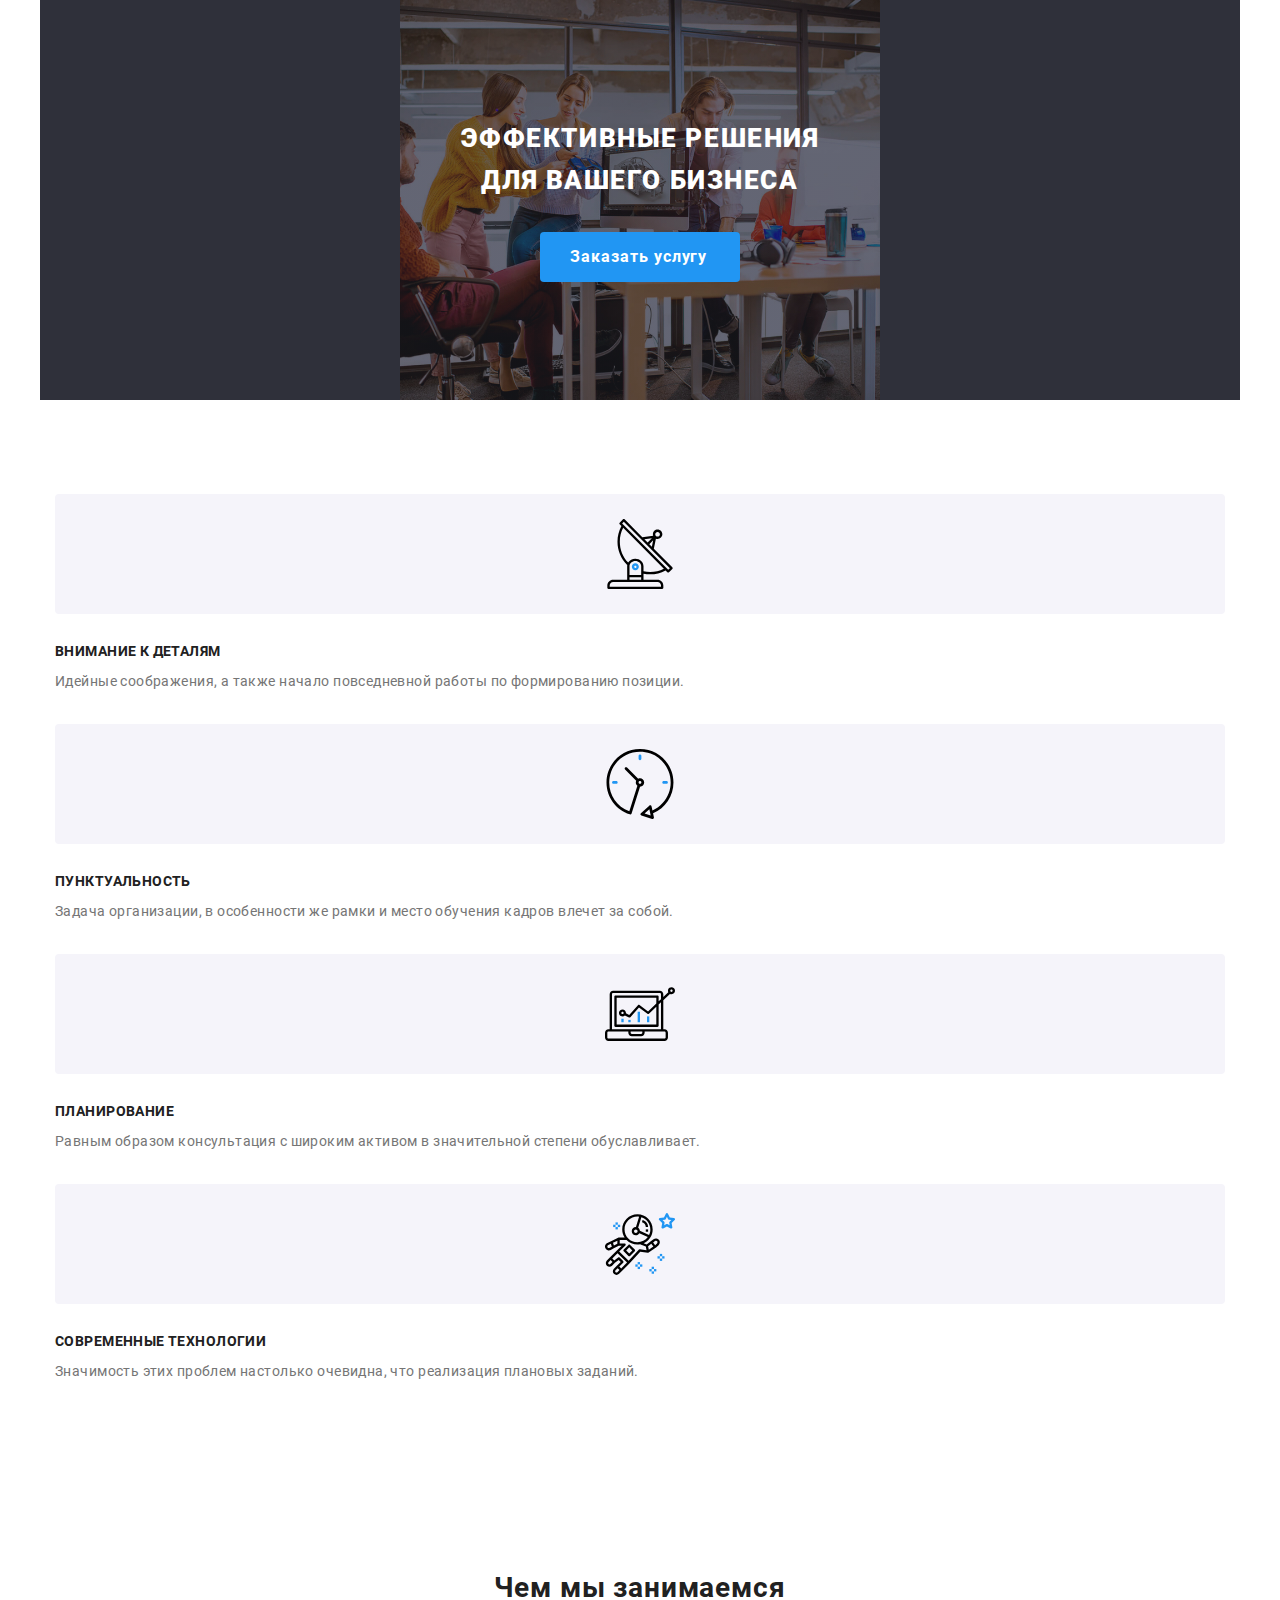
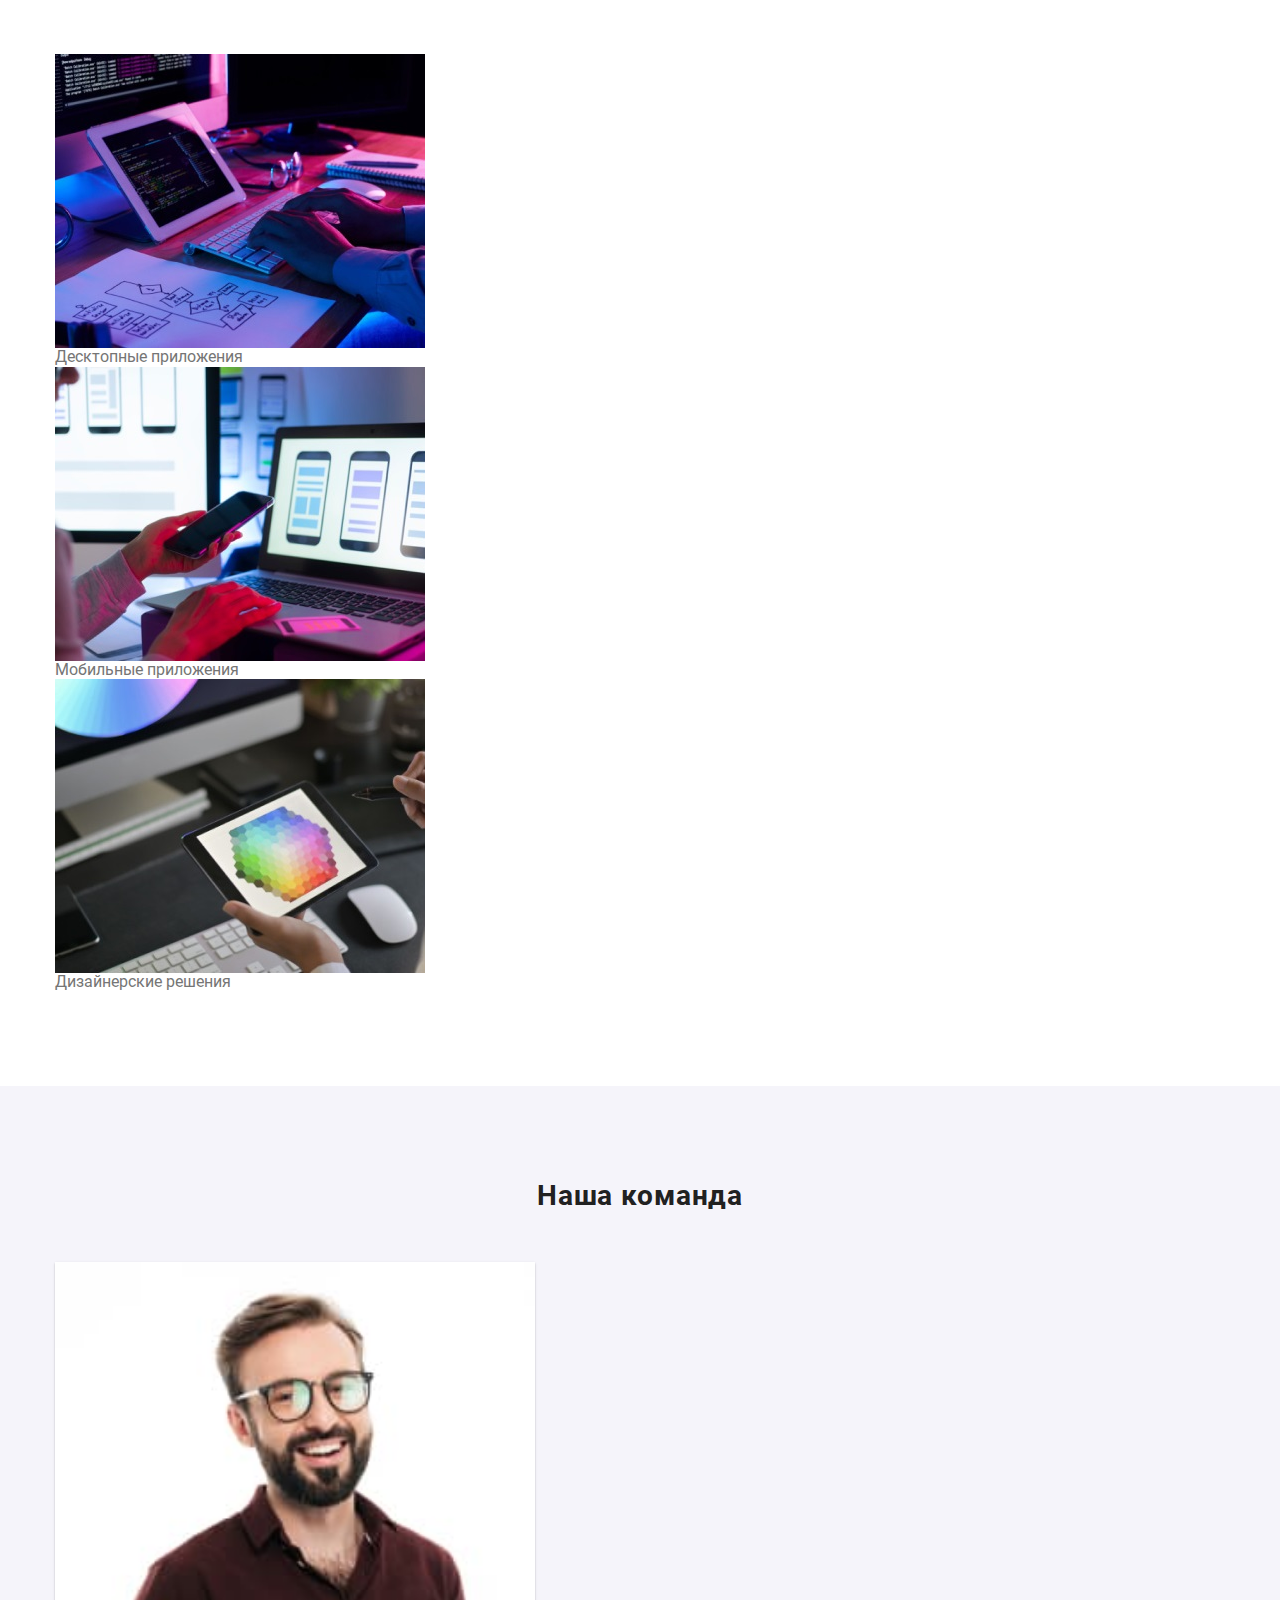
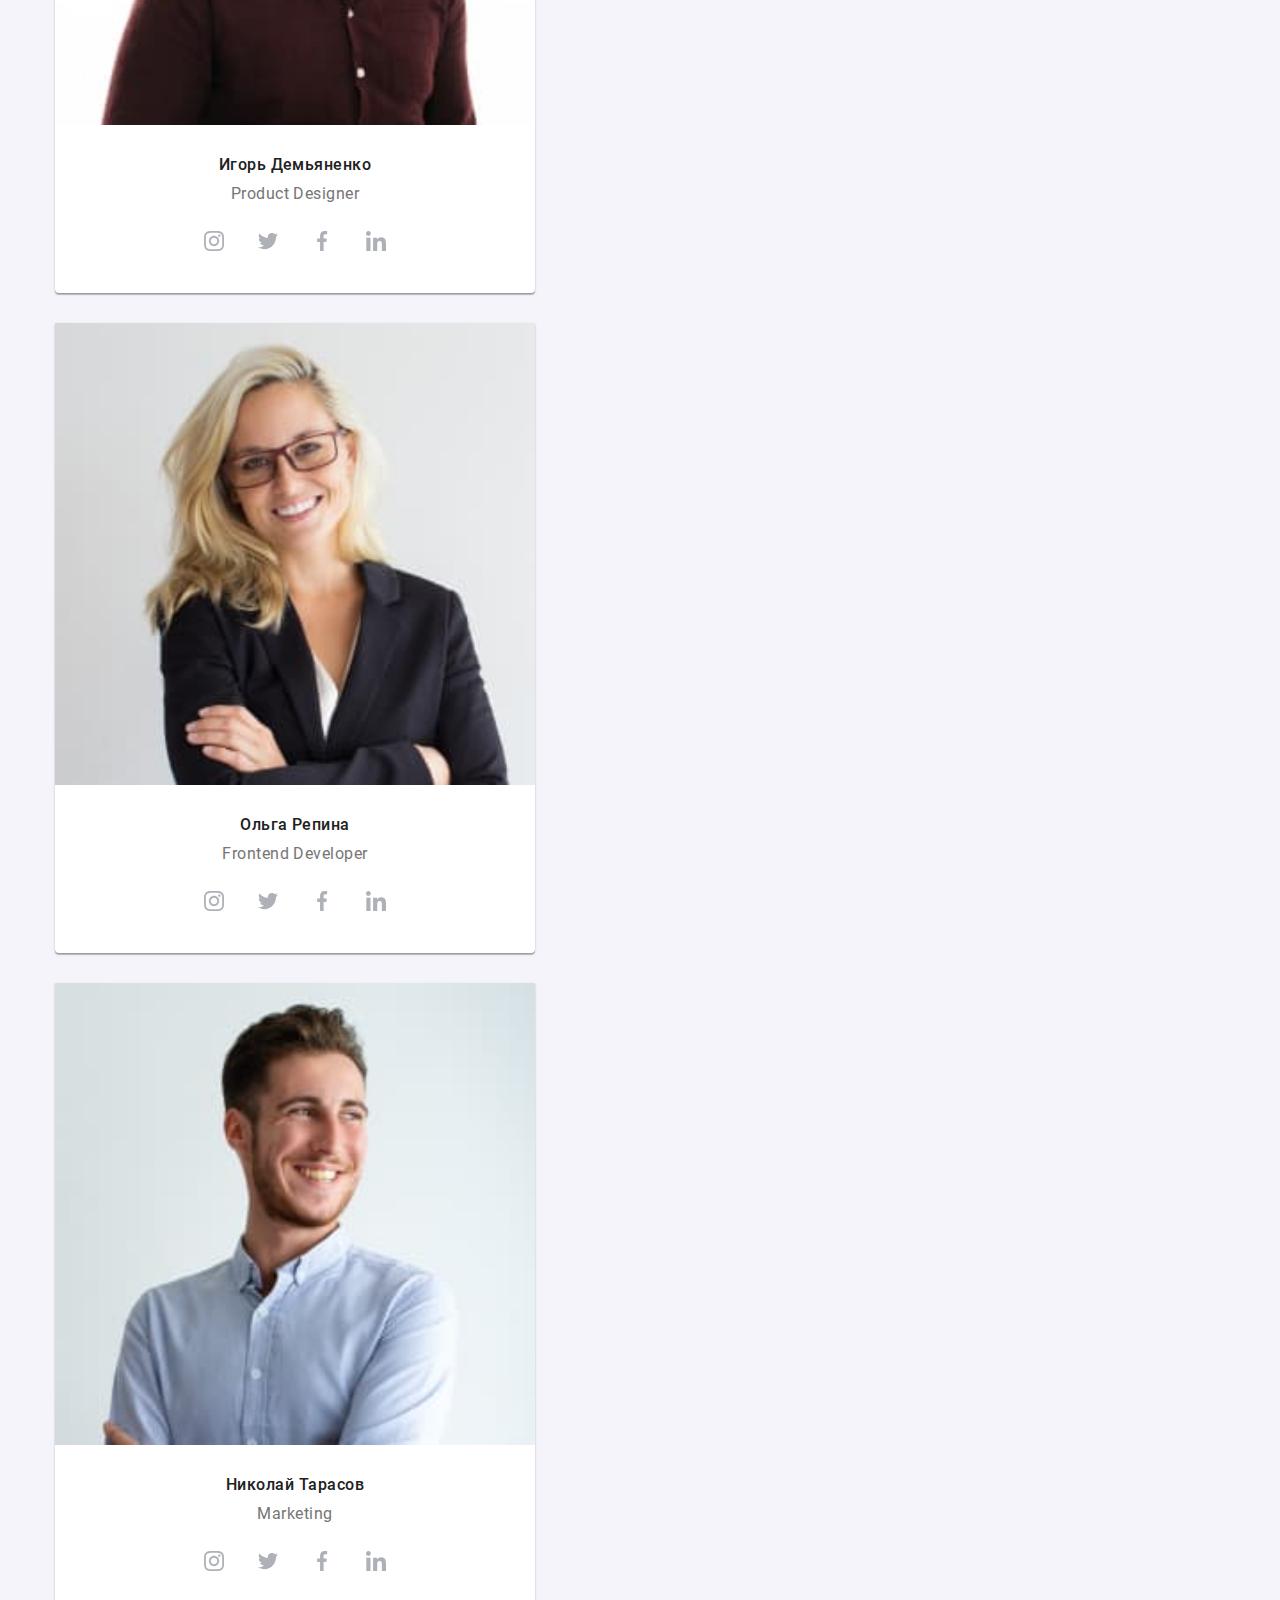
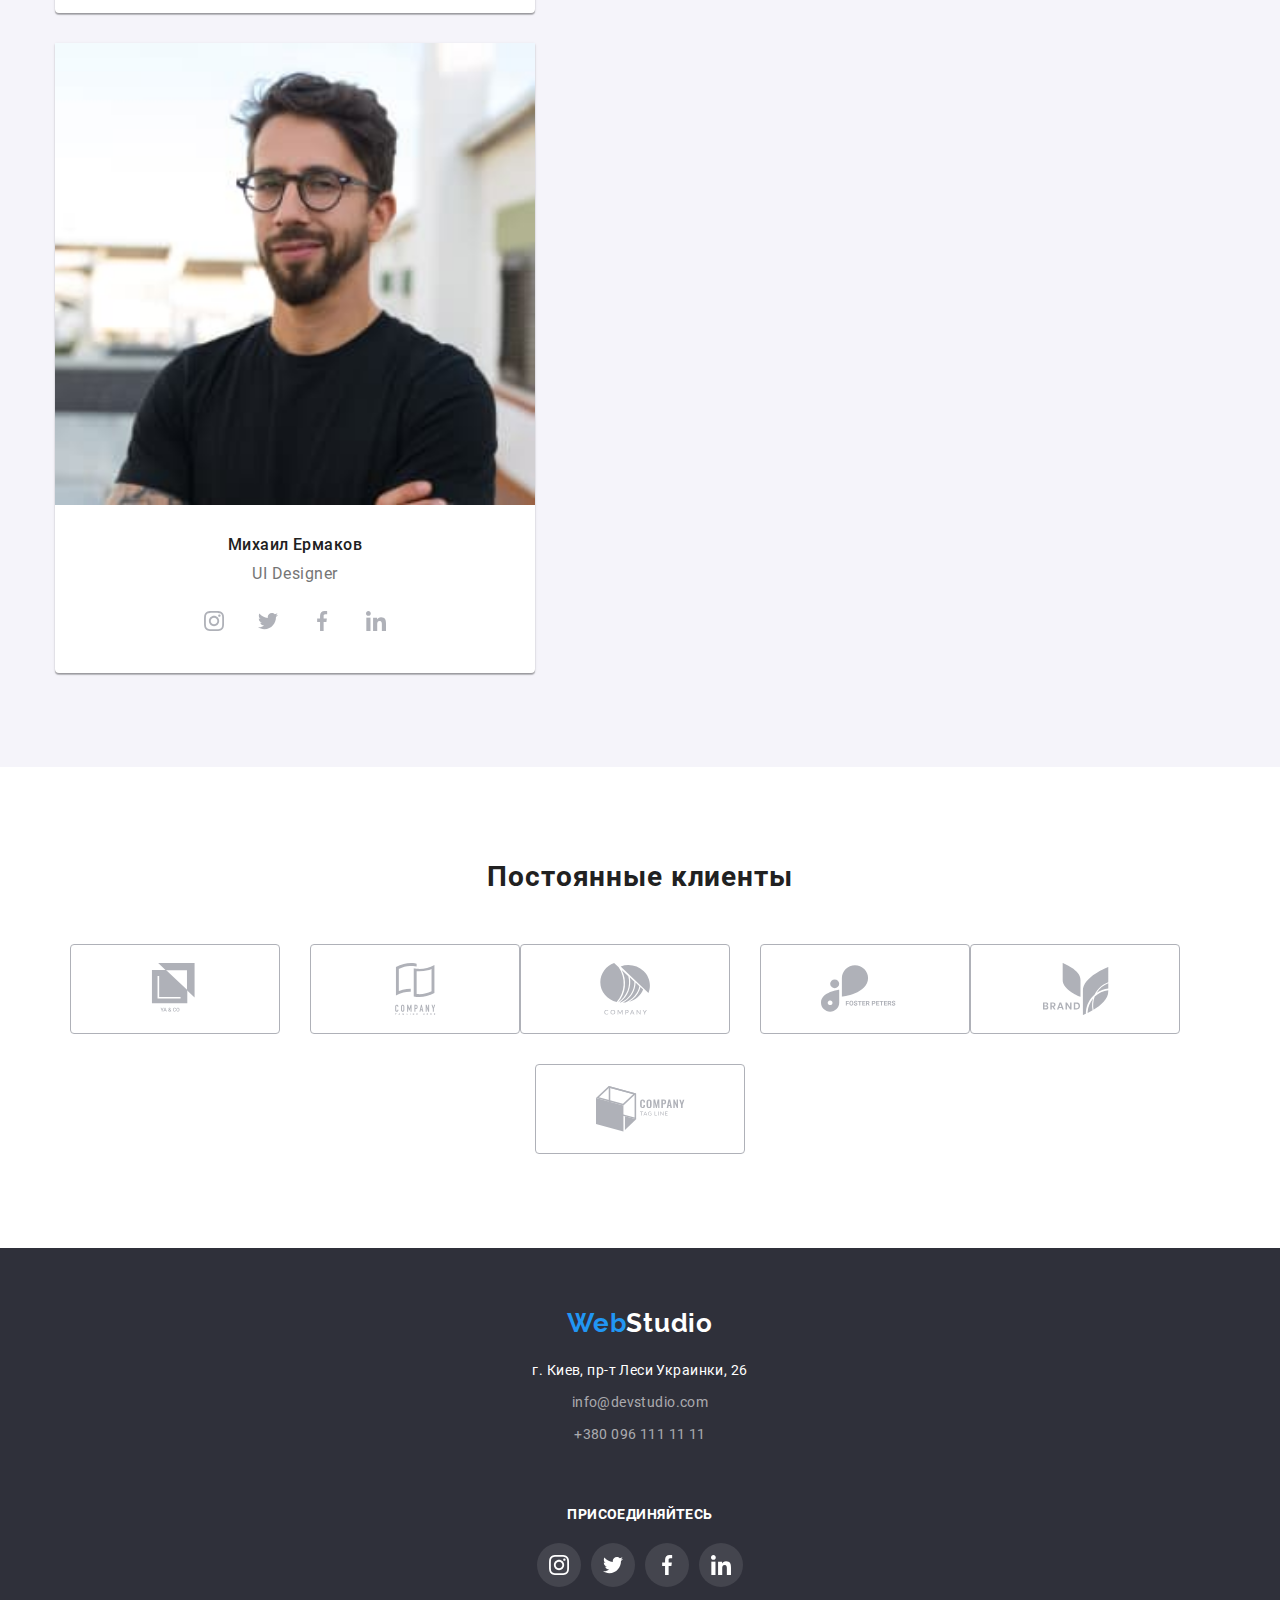
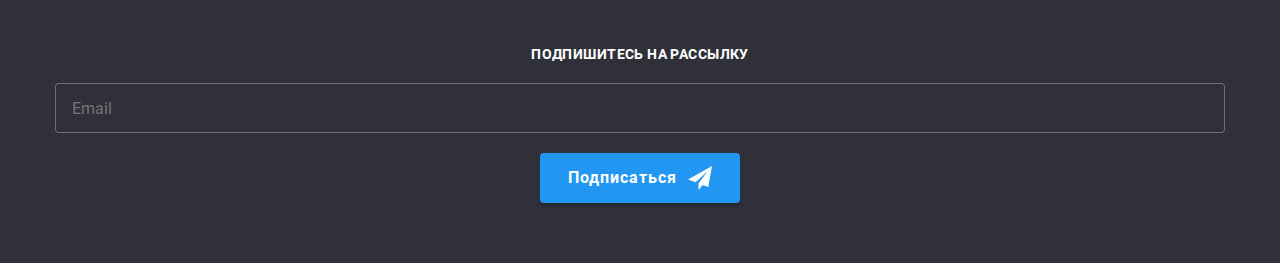
==== index.html @ 79512f88 "main mobile" ====
<!DOCTYPE html>
<html lang="ru">

<head>
    <meta charset="UTF-8">
    <meta name="viewport" content="width=device-width, initial-scale=1.0">

    <title>WebStudio</title>


    <link rel="stylesheet" href="./css/main.min.css">

</head>

<body>
    <!--Шапка страницы
    <header class="head">
        <div class="container">
            <nav class="nav">
                <a href="./index.html" lang="en" class="logo link">Web<span class="logo-dark">Studio</span></a>
                <ul class="menu-links list">
                    <li class="list nav-listitems">
                        <a href="./index.html" class="link-items accent link">Студия</a>
                    </li>
                    <li class="list nav-listitems">
                        <a href="./portfolio.html" class="link-items link">Портфолио</a>
                    </li>
                    <li class="list nav-listitems">
                        <a href="#" class="link-items link">Контакты</a>
                    </li>
                </ul>
            </nav>
            <address class="nav-address">
                <ul class="menu-links list">
                    <li class="list nav-listitems">
                        <a href="email:info@devstudio.com" class="address link">
                            <svg class="link-icon">
                                <use href="./images/sprite.svg#icon-mail"></use>
                            </svg>info@devstudio.com</a>
                    </li>
                    <li class="list nav-listitems">
                        <a href="tel:+3800961111111" class="address link">
                            <svg class="link-icon">
                                <use href="./images/sprite.svg#icon-smartphone"></use>
                            </svg>+380 096 111 11 11</a>
                    </li>
                </ul>
            </address>
        </div>
    </header-->
    <main>
        <!--HERO-->
        <section class="hero">
            <div class="container">
                <div class="hero-descr">

                    <h1 class="main-title">Эффективные решения для вашего бизнеса</h1>
                    <button type="button" class="btn btn-hero" data-modal-open>Заказать услугу</button>
                </div>
            </div>
        </section>
        <!--ABOUT-->
        <section class="section advance">
            <div class="container ">

                <h2 class="visually-hidden">Наши принципы</h2>

                <ul class="list works-box">
                    <li class="principle">
                        <div class="principle-icon">
                            <svg class="principle-example">
                                <use href="./images/sprite.svg#icon-antenna"></use>
                            </svg>
                        </div>

                        <h3 class="description-title">Внимание к деталям</h3>
                        <p class="description">Идейные соображения, а также начало повседневной работы по
                            формированию
                            позиции.</p>
                    </li>

                    <li class="principle">
                        <div class="principle-icon">
                            <svg class="principle-example">
                                <use href="./images/sprite.svg#icon-clock"></use>
                            </svg>
                        </div>

                        <h3 class="description-title">Пунктуальность</h3>
                        <p class="description">Задача организации, в особенности же рамки и место обучения кадров
                            влечет
                            за собой.</p>
                    </li>

                    <li class="principle">
                        <div class="principle-icon">
                            <svg class="principle-example">
                                <use href="./images/sprite.svg#icon-diagram"></use>
                            </svg>
                        </div>

                        <h3 class="description-title">Планирование</h3>
                        <p class="description">Равным образом консультация с широким активом в значительной степени
                            обуславливает.</p>
                    </li>
                    <li class="principle">
                        <div class="principle-icon">
                            <svg class="principle-example">
                                <use href="./images/sprite.svg#icon-astronaut"></use>
                            </svg>
                        </div>

                        <h3 class="description-title">Современные технологии</h3>
                        <p class="description">Значимость этих проблем настолько очевидна, что реализация плановых
                            заданий.</p>
                    </li>

                </ul>
            </div>
        </section>
        <!--our work-->
        <section class="section our_work">
            <div class="container">
                <h2 class="secodary-title">Чем мы занимаемся</h2>
                <ul class="list pictures-box">
                    <li class="picture">

                        <img src="./images/about/1.jpg" alt="работа с кодом программ" width="370" height="294">
                        <div class="shadow-text">
                            <p class="shadow-text-descript">Десктопные приложения</p>
                        </div>
                    </li>
                    <li class="picture">
                        <img src="./images/about/2.jpg" alt="программы для мобильных устройств" width="370"
                            height="294">
                        <div class="shadow-text">
                            <p class="shadow-text-descript">Мобильные приложения</p>
                        </div>
                    </li>
                    <li class="picture">
                        <img src="./images/about/3.jpg" alt="цветовая палитра на планшете" width="370" height="294">
                        <div class="shadow-text">
                            <p class="shadow-text-descript">Дизайнерские решения</p>
                        </div>
                    </li>
                </ul>
            </div>
        </section>
        <!--Team-->
        <section class="section team">
            <div class="container">
                <h2 class="secodary-title">Наша команда</h2>
                <ul class="list card-box">
                    <li class="team-card">
                        <picture class="about__list-picture">
                            <source
                                srcset="./images/team/person1-desktop.jpg 1x, ./images/team/person1-desktop@2x.jpg 2x"
                                media="(min-width: 1200px)">
                            <source srcset="./images/team/person1-tablet.jpg 1x, ./images/team/person1-tablet@2x.jpg 2x"
                                media="(min-width: 768px)">
                            <source srcset="./images/team/person1-mobile@2x.jpg 2x" media="(max-width: 480px)">
                            <img class="about__team-img" src="./images/team/person1-mobile.jpg" alt="Игорь Демьяненко">

                        </picture>

                        <div class="worker-description">
                            <h3 class="worker-name">Игорь Демьяненко</h3>
                            <p lang="en" class="speciality">Product Designer</p>
                            <ul class="social-list list">
                                <li class="social-list-item">
                                    <a class="social-list-link" href="#">
                                        <svg class="social-list-icon">
                                            <use href="./images/sprite.svg#icon-instagram">
                                            </use>
                                        </svg>
                                    </a>
                                </li>
                                <li class="social-list-item">
                                    <a class="social-list-link" href="#">
                                        <svg class="social-list-icon">
                                            <use href="./images/sprite.svg#icon-twitter">
                                            </use>
                                        </svg>
                                    </a>
                                </li>
                                <li class="social-list-item">
                                    <a class="social-list-link" href="#">
                                        <svg class="social-list-icon">
                                            <use href="./images/sprite.svg#icon-facebook">
                                            </use>
                                        </svg>
                                    </a>
                                </li>
                                <li class="social-list-item">
                                    <a class="social-list-link" href="#">
                                        <svg class="social-list-icon">
                                            <use href="./images/sprite.svg#icon-linkedin">
                                            </use>
                                        </svg>
                                    </a>
                                </li>
                            </ul>
                        </div>
                    </li>
                    <li class="team-card">
                        <picture class="about__list-picture">
                            <source
                                srcset="./images/team/person2-desktop.jpg 1x, ./images/team/person2-desktop@2x.jpg 2x"
                                media="(min-width: 1200px)">
                            <source srcset="./images/team/person2-tablet.jpg 1x, ./images/team/person2-tablet@2x.jpg 2x"
                                media="(min-width: 768px)">
                            <source srcset="./images/team/person2-mobile@2x.jpg 2x" media="(max-width: 480px)">
                            <img class="about__team-img" src="./images/team/person2-mobile.jpg" alt="Ольга Репина">
                        </picture>

                        <div class="worker-description">
                            <h3 class="worker-name">Ольга Репина</h3>
                            <p lang="en" class="speciality">Frontend Developer</p>
                            <ul class="social-list list">
                                <li class="social-list-item">
                                    <a class="social-list-link" href="#">
                                        <svg class="social-list-icon">
                                            <use href="./images/sprite.svg#icon-instagram">
                                            </use>
                                        </svg>
                                    </a>
                                </li>
                                <li class="social-list-item">
                                    <a class="social-list-link" href="#">
                                        <svg class="social-list-icon">
                                            <use href="./images/sprite.svg#icon-twitter">
                                            </use>
                                        </svg>
                                    </a>
                                </li>
                                <li class="social-list-item">
                                    <a class="social-list-link" href="#">
                                        <svg class="social-list-icon">
                                            <use href="./images/sprite.svg#icon-facebook">
                                            </use>
                                        </svg>
                                    </a>
                                </li>
                                <li class="social-list-item">
                                    <a class="social-list-link" href="#">
                                        <svg class="social-list-icon">
                                            <use href="./images/sprite.svg#icon-linkedin">
                                            </use>
                                        </svg>
                                    </a>
                                </li>
                            </ul>

                        </div>
                    </li>
                    <li class="team-card">
                        <picture class="about__list-picture">
                            <source
                                srcset="./images/team/person3-desktop.jpg 1x, ./images/team/person3-desktop@2x.jpg 2x"
                                media="(min-width: 1200px)">
                            <source srcset="./images/team/person3-tablet.jpg 1x, ./images/team/person3-tablet@2x.jpg 2x"
                                media="(min-width: 768px)">
                            <source srcset="./images/team/person3-mobile@2x.jpg 2x" media="(max-width: 480px)">
                            <img class="about__team-img" src="./images/team/person3-mobile.jpg" alt="Николай Тарасов">
                        </picture>

                        <div class="worker-description">
                            <h3 class="worker-name">Николай Тарасов</h3>
                            <p lang="en" class="speciality">Marketing</p>
                            <ul class="social-list list">
                                <li class="social-list-item">
                                    <a class="social-list-link" href="#">
                                        <svg class="social-list-icon">
                                            <use href="./images/sprite.svg#icon-instagram">
                                            </use>
                                        </svg>
                                    </a>
                                </li>
                                <li class="social-list-item">
                                    <a class="social-list-link" href="#">
                                        <svg class="social-list-icon">
                                            <use href="./images/sprite.svg#icon-twitter">
                                            </use>
                                        </svg>
                                    </a>
                                </li>
                                <li class="social-list-item">
                                    <a class="social-list-link" href="#">
                                        <svg class="social-list-icon">
                                            <use href="./images/sprite.svg#icon-facebook">
                                            </use>
                                        </svg>
                                    </a>
                                </li>
                                <li class="social-list-item">
                                    <a class="social-list-link" href="#">
                                        <svg class="social-list-icon">
                                            <use href="./images/sprite.svg#icon-linkedin">
                                            </use>
                                        </svg>
                                    </a>
                                </li>
                            </ul>

                        </div>
                    </li>
                    <li class="team-card">
                        <picture class="about__list-picture">
                            <source
                                srcset="./images/team/person4-desktop.jpg 1x, ./images/team/person4-desktop@2x.jpg 2x"
                                media="(min-width: 1200px)">
                            <source srcset="./images/team/person4-tablet.jpg 1x, ./images/team/person4-tablet@2x.jpg 2x"
                                media="(min-width: 768px)">
                            <source srcset="./images/team/person4-mobile@2x.jpg 2x" media="(max-width: 480px)">
                            <img class="about__team-img" src="./images/team/person4-mobile.jpg" alt="" Михаил Ермаков">
                        </picture>

                        <div class="worker-description">
                            <h3 class="worker-name">Михаил Ермаков</h3>
                            <p lang="en" class="speciality">UI Designer</p>
                            <ul class="social-list list">
                                <li class="social-list-item">
                                    <a class="social-list-link" href="#">
                                        <svg class="social-list-icon">
                                            <use href="./images/sprite.svg#icon-instagram">
                                            </use>
                                        </svg>
                                    </a>
                                </li>
                                <li class="social-list-item">
                                    <a class="social-list-link" href="#">
                                        <svg class="social-list-icon">
                                            <use href="./images/sprite.svg#icon-twitter">
                                            </use>
                                        </svg>
                                    </a>
                                </li>
                                <li class="social-list-item">
                                    <a class="social-list-link" href="#">
                                        <svg class="social-list-icon">
                                            <use href="./images/sprite.svg#icon-facebook">
                                            </use>
                                        </svg>
                                    </a>
                                </li>
                                <li class="social-list-item">
                                    <a class="social-list-link" href="#">
                                        <svg class="social-list-icon">
                                            <use href="./images/sprite.svg#icon-linkedin">
                                            </use>
                                        </svg>
                                    </a>
                                </li>
                            </ul>

                        </div>
                    </li>
                </ul>
            </div>
        </section>
        <!--Client-->
        <section class="section ">
            <div class="container">
                <h2 class="secodary-title">Постоянные клиенты</h2>
                <ul class="list client">
                    <li class="client-icon">
                        <a class="link client-link" href="#">
                            <svg class="client-logo-icon">
                                <use href="./images/sprite.svg#icon-logo1"></use>
                            </svg>
                        </a>
                    </li>
                    <li class="client-icon">
                        <a class="link client-link" href="#">
                            <svg class="client-logo-icon">
                                <use href="./images/sprite.svg#icon-logo2"></use>
                            </svg>
                        </a>
                    </li>
                    <li class="client-icon">
                        <a class="link client-link" href="#">
                            <svg class="client-logo-icon">
                                <use href="./images/sprite.svg#icon-logo3"></use>
                            </svg>
                        </a>
                    </li>
                    <li class="client-icon">
                        <a class="link client-link" href="#">
                            <svg class="client-logo-icon">
                                <use href="./images/sprite.svg#icon-logo4"></use>
                            </svg>
                        </a>
                    </li>
                    <li class="client-icon">
                        <a class="link client-link" href="#">
                            <svg class="client-logo-icon">
                                <use href="./images/sprite.svg#icon-logo5"></use>
                            </svg>
                        </a>
                    </li>
                    <li class="client-icon">
                        <a class="link client-link" href="#">
                            <svg class="client-logo-icon">
                                <use href="./images/sprite.svg#icon-logo6"></use>
                            </svg>
                        </a>
                    </li>
                </ul>
            </div>
        </section>
    </main>
    <footer class="footer ">
        <div class="container">
            <!--contact box -->
            <div class="contakt-box">
                <a href="./index.html" lang="en" class="logo link">Web<span class="logo-white link">Studio</span></a>


                <address class="footer-address">
                    <ul class="fotter-element list">
                        <li class="list-element">
                            <a href="https://goo.gl/maps/4SZ75eNTT2xGDw7dA" class="link-addres link"> г. Киев, пр-т Леси
                                Украинки, 26</a>
                        </li>
                        <li class="list-element ">
                            <a href="email:info@devstudio.com" class="link-contact link">info@devstudio.com</a>
                        </li>
                        <li class="list-element">
                            <a href="tel:+3800961111111" class="link-contact link">+380 096 111 11 11</a>
                        </li>
                    </ul>
                </address>
            </div>
            <!--add us in social media -->
            <div class="following-box">
                <span class="follow-mailing">присоединяйтесь</span>
                <ul class="social-list list">
                    <li class="social-list-item">
                        <a class="social-list-link" href="#">
                            <svg class="social-list-icon">
                                <use href="./images/sprite.svg#icon-instagram">
                                </use>
                            </svg>
                        </a>
                    </li>
                    <li class="social-list-item">
                        <a class="social-list-link" href="#">
                            <svg class="social-list-icon">
                                <use href="./images/sprite.svg#icon-twitter">
                                </use>
                            </svg>
                        </a>
                    </li>
                    <li class="social-list-item">
                        <a class="social-list-link" href="#">
                            <svg class="social-list-icon">
                                <use href="./images/sprite.svg#icon-facebook">
                                </use>
                            </svg>
                        </a>
                    </li>
                    <li class="social-list-item">
                        <a class="social-list-link" href="#">
                            <svg class="social-list-icon">
                                <use href="./images/sprite.svg#icon-linkedin">
                                </use>
                            </svg>
                        </a>
                    </li>
                </ul>

            </div>
            <!--add mailing -->
            <div class="mailing-box">
                <span class="follow-mailing">Подпишитесь на рассылку</span>
                <form class="form-contact">
                    <input type="email" name="email" class="mailing-input" placeholder="Email" />
                    <div class="svg-position"><button type="submit" class="btn btn-follow-mailing">Подписаться</button>
                        <svg class="icon-send-fly" width="24" height="24">
                            <use href="./images/sprite.svg#icon-send-fly"></use>
                        </svg>
                    </div>
                </form>
            </div>
        </div>
    </footer>
    <!--modal + backdrop-->
    <div class="backdrop is-hidden" data-modal>
        <div class="modal">
            <button type="button" class="close-btn" data-modal-close>
                <svg width="12" height="12">
                    <use href="./images/sprite.svg#icon-close-black"></use>
                </svg>
            </button>
            <div class="feedback-form">
                <span class="modal-form-title">Оставьте свои данные, мы вам перезвоним</span>
                <form class="modal-form">

                    <label for="name" class="form-fild-title">Имя
                        <span class="modal-form-holder">
                            <input type="text" name="name" id="name" class="form-fild-input" />
                            <svg class="madal-form-icon">
                                <use href="./images/sprite.svg#icon-person-sheet" width="18" height="18"></use>
                            </svg>
                        </span>
                    </label>

                    <label for="phone" class="form-fild-title">Телефон
                        <span class="modal-form-holder">
                            <input type="tel" name="phone" id="phone" class="form-fild-input" />
                            <svg class="madal-form-icon">
                                <use href="./images/sprite.svg#icon-phone-sheet" width="18" height="18"></use>
                            </svg>
                        </span>
                    </label>

                    <label for="email" class="form-fild-title">Почта
                        <span class="modal-form-holder">
                            <input type="email" name="email" id="email" class="form-fild-input" />
                            <svg class="madal-form-icon">
                                <use href="./images/sprite.svg#icon-email-sheet" width="18" height="18"></use>
                            </svg>
                        </span>
                    </label>


                    <label for="comment" class="form-comment-holder">Комментарий
                        <textarea name="comment" id="comment" placeholder="Введите текст"
                            class="form-fild-comment"></textarea>
                    </label>


                    <input type="checkbox" name="policy" value="accept policy" id="policy"
                        class="policy-point-fild visually-hidden" />
                    <label for="policy" class="form-fild-policy">Соглашаюсь с рассылкой и принимаю
                        <a href="#" class="form-contract">Условия договора</a>
                    </label>



                    <button type="submit" class="btn modal-form-btn">Отправить</button>
                </form>
            </div>
        </div>
    </div>

    <script src="./js/modal.js"></script>

</body>

</html>
---- css/main.min.css ----
/*! normalize.css v8.0.1 | MIT License | github.com/necolas/normalize.css */html{line-height:1.15;-webkit-text-size-adjust:100%}body{margin:0}main{display:block}h1{font-size:2em;margin:.67em 0}hr{-webkit-box-sizing:content-box;box-sizing:content-box;height:0;overflow:visible}pre{font-family:monospace,monospace;font-size:1em}a{background-color:transparent}abbr[title]{border-bottom:none;text-decoration:underline;-webkit-text-decoration:underline dotted;text-decoration:underline dotted}b,strong{font-weight:bolder}code,kbd,samp{font-family:monospace,monospace;font-size:1em}small{font-size:80%}sub,sup{font-size:75%;line-height:0;position:relative;vertical-align:baseline}sub{bottom:-0.25em}sup{top:-0.5em}img{border-style:none}button,input,optgroup,select,textarea{font-family:inherit;font-size:100%;line-height:1.15;margin:0}button,input{overflow:visible}button,select{text-transform:none}button,[type=button],[type=reset],[type=submit]{-webkit-appearance:button}button::-moz-focus-inner,[type=button]::-moz-focus-inner,[type=reset]::-moz-focus-inner,[type=submit]::-moz-focus-inner{border-style:none;padding:0}button:-moz-focusring,[type=button]:-moz-focusring,[type=reset]:-moz-focusring,[type=submit]:-moz-focusring{outline:1px dotted ButtonText}fieldset{padding:.35em .75em .625em}legend{-webkit-box-sizing:border-box;box-sizing:border-box;color:inherit;display:table;max-width:100%;padding:0;white-space:normal}progress{vertical-align:baseline}textarea{overflow:auto}[type=checkbox],[type=radio]{-webkit-box-sizing:border-box;box-sizing:border-box;padding:0}[type=number]::-webkit-inner-spin-button,[type=number]::-webkit-outer-spin-button{height:auto}[type=search]{-webkit-appearance:textfield;outline-offset:-2px}[type=search]::-webkit-search-decoration{-webkit-appearance:none}::-webkit-file-upload-button{-webkit-appearance:button;font:inherit}details{display:block}summary{display:list-item}template{display:none}[hidden]{display:none}@font-face{font-family:"Roboto";src:url("../font/Roboto-Black.woff2") format("woff2"),url("../font/Roboto-Black.woff") format("woff");font-weight:900;font-style:normal}@font-face{font-family:"Roboto";src:url("../font/Roboto-Bold.woff2") format("woff2"),url("../font/Roboto-Bold.woff") format("woff");font-weight:700;font-style:normal}@font-face{font-family:"Roboto";src:url("../font/Roboto-Medium.woff2") format("woff2"),url("../font/Roboto-Medium.woff") format("woff");font-weight:500;font-style:normal}@font-face{font-family:"Roboto";src:url("../font/Roboto-Regular.woff2") format("woff2"),url("../font/Roboto-Regular.woff") format("woff");font-weight:400;font-style:normal}@font-face{font-family:"Raleway";src:url("../font/Raleway-Bold.woff2") format("woff2"),url("../font/Raleway-Bold.woff") format("woff");font-weight:700;font-style:normal}:root{--b-dark: #2f303a;--b-middle: #f5f4fa;--b-blue: #2196f3;--b-white: #ffffff;--b-black: #000000;--txt-dark: #212121;--txt-grey: #757575;--txt-light: #ffffff;--txt-bleu: #2196f3;--light: #afb1b8;--white: #ffffff;--accent-background: #2196f3;--dark-background: rgba(255, 255, 255, 0.1);--light-background: #ffffff;--main-font: Roboto, sans-serif;--secondary-font: Raleway, sans-serif;--timer: cubic-bezier(0.4, 0, 0.2, 1)}*,::after,::before{-webkit-box-sizing:border-box;box-sizing:border-box}body{font-family:var(--main-font);font-style:normal;color:var(--txt-grey)}h1,h2,h3,h4,h5,h6,p{margin:0}ul,li{margin:0;padding:0}img{display:block;margin:0}.link{text-decoration:none}.list{list-style:none}:root{--b-dark: #2f303a;--b-middle: #f5f4fa;--b-blue: #2196f3;--b-white: #ffffff;--b-black: #000000;--txt-dark: #212121;--txt-grey: #757575;--txt-light: #ffffff;--txt-bleu: #2196f3;--light: #afb1b8;--white: #ffffff;--accent-background: #2196f3;--dark-background: rgba(255, 255, 255, 0.1);--light-background: #ffffff;--main-font: Roboto, sans-serif;--secondary-font: Raleway, sans-serif;--timer: cubic-bezier(0.4, 0, 0.2, 1)}.visually-hidden{position:absolute;width:1px;height:1px;margin:-1px;padding:0;overflow:hidden;border:0;clip:rect(0 0 0 0)}.container{width:100%;padding:0 5px;margin:0 auto}@media screen and (min-width: 480px){.container{max-width:480px;padding:0 15px}}@media screen and (min-width: 768px){.container{max-width:768px}}@media screen and (min-width: 1200px){.container{max-width:1200px}}:root{--b-dark: #2f303a;--b-middle: #f5f4fa;--b-blue: #2196f3;--b-white: #ffffff;--b-black: #000000;--txt-dark: #212121;--txt-grey: #757575;--txt-light: #ffffff;--txt-bleu: #2196f3;--light: #afb1b8;--white: #ffffff;--accent-background: #2196f3;--dark-background: rgba(255, 255, 255, 0.1);--light-background: #ffffff;--main-font: Roboto, sans-serif;--secondary-font: Raleway, sans-serif;--timer: cubic-bezier(0.4, 0, 0.2, 1)}.btn{display:-webkit-box;display:-ms-flexbox;display:flex;background-color:var(--b-blue);font-family:var(--main-font);font-weight:bold;font-size:16px;line-height:1.875;letter-spacing:.06em;border:none;border-radius:4px}:root{--b-dark: #2f303a;--b-middle: #f5f4fa;--b-blue: #2196f3;--b-white: #ffffff;--b-black: #000000;--txt-dark: #212121;--txt-grey: #757575;--txt-light: #ffffff;--txt-bleu: #2196f3;--light: #afb1b8;--white: #ffffff;--accent-background: #2196f3;--dark-background: rgba(255, 255, 255, 0.1);--light-background: #ffffff;--main-font: Roboto, sans-serif;--secondary-font: Raleway, sans-serif;--timer: cubic-bezier(0.4, 0, 0.2, 1)}.logo{font-family:var(--secondary-font);color:var(--txt-bleu);font-style:normal;font-weight:700;font-size:24px;line-height:1.167;letter-spacing:.03em;height:28px}.logo-dark{color:var(--txt-dark)}.logo-white{color:var(--txt-light)}@media screen and (min-width: 1200px){.logo{font-size:26px;line-height:1.19;height:31px}}.section{padding:60px 0}@media screen and (min-width: 1200px){.section{padding:94px 0}}.secodary-title{color:var(--txt-dark);font-weight:bold;font-size:28px;line-height:1.172;text-align:center;letter-spacing:.03em;margin-bottom:30px}@media screen and (min-width: 1200px){.secodary-title{margin-bottom:50px}}:root{--b-dark: #2f303a;--b-middle: #f5f4fa;--b-blue: #2196f3;--b-white: #ffffff;--b-black: #000000;--txt-dark: #212121;--txt-grey: #757575;--txt-light: #ffffff;--txt-bleu: #2196f3;--light: #afb1b8;--white: #ffffff;--accent-background: #2196f3;--dark-background: rgba(255, 255, 255, 0.1);--light-background: #ffffff;--main-font: Roboto, sans-serif;--secondary-font: Raleway, sans-serif;--timer: cubic-bezier(0.4, 0, 0.2, 1)}.backdrop{position:fixed;left:0;top:0;z-index:100;width:100%;height:100%;background-color:rgba(0,0,0,.5);-webkit-transition:all 250ms var(--timer);transition:all 250ms var(--timer)}.backdrop.is-hidden{-webkit-transition:all 250ms var(--timer);transition:all 250ms var(--timer)}.modal{position:absolute;top:50%;left:50%;padding:40px;-webkit-transform:translate(-50%, -50%) scale(1);transform:translate(-50%, -50%) scale(1);width:528px;min-height:581px;background-color:var(--b-white);-webkit-box-shadow:0px 1px 3px rgba(0,0,0,.12),0px 1px 1px rgba(0,0,0,.14),0px 2px 1px rgba(0,0,0,.2);box-shadow:0px 1px 3px rgba(0,0,0,.12),0px 1px 1px rgba(0,0,0,.14),0px 2px 1px rgba(0,0,0,.2);border-radius:4px;-webkit-transition:-webkit-transform 250ms var(--timer);transition:-webkit-transform 250ms var(--timer);transition:transform 250ms var(--timer);transition:transform 250ms var(--timer), -webkit-transform 250ms var(--timer)}.backdrop.is-hidden .modal{-webkit-transform:translate(-50%, -50%) scale(0);transform:translate(-50%, -50%) scale(0);-webkit-transition:opacity 250ms var(--timer);transition:opacity 250ms var(--timer)}.close-btn{position:absolute;top:8px;right:8px;width:30px;height:30px;background-color:#fff;border:1px solid rgba(0,0,0,.1);border-radius:50%;cursor:pointer}.is-hidden{opacity:0;visibility:hidden;pointer-events:none}:root{--b-dark: #2f303a;--b-middle: #f5f4fa;--b-blue: #2196f3;--b-white: #ffffff;--b-black: #000000;--txt-dark: #212121;--txt-grey: #757575;--txt-light: #ffffff;--txt-bleu: #2196f3;--light: #afb1b8;--white: #ffffff;--accent-background: #2196f3;--dark-background: rgba(255, 255, 255, 0.1);--light-background: #ffffff;--main-font: Roboto, sans-serif;--secondary-font: Raleway, sans-serif;--timer: cubic-bezier(0.4, 0, 0.2, 1)}.social-list{display:-webkit-box;display:-ms-flexbox;display:flex;-webkit-box-pack:justify;-ms-flex-pack:justify;justify-content:space-between}.social-list-link{background-color:var(--light-background);display:-webkit-box;display:-ms-flexbox;display:flex;-webkit-box-pack:center;-ms-flex-pack:center;justify-content:center;-webkit-box-align:center;-ms-flex-align:center;align-items:center;width:44px;height:44px;border-radius:50%;-webkit-transition:background-color 250ms var(--timer);transition:background-color 250ms var(--timer)}.social-list-link:hover{background-color:var(--accent-background);-webkit-transform:opasity;transform:opasity}.social-list-link:focus{background-color:var(--accent-background);outline:1px solid #757575;-webkit-transform:opasity;transform:opasity}.social-list-icon{width:20px;height:20px;fill:var(--light);-webkit-transition:fill 250ms var(--timer);transition:fill 250ms var(--timer)}.social-list-link:hover .social-list-icon,.social-list-link:focus .social-list-icon{fill:var(--white);-webkit-transform:opasity;transform:opasity}.social-list-item:not(:last-child){margin-right:10px}:root{--b-dark: #2f303a;--b-middle: #f5f4fa;--b-blue: #2196f3;--b-white: #ffffff;--b-black: #000000;--txt-dark: #212121;--txt-grey: #757575;--txt-light: #ffffff;--txt-bleu: #2196f3;--light: #afb1b8;--white: #ffffff;--accent-background: #2196f3;--dark-background: rgba(255, 255, 255, 0.1);--light-background: #ffffff;--main-font: Roboto, sans-serif;--secondary-font: Raleway, sans-serif;--timer: cubic-bezier(0.4, 0, 0.2, 1)}.head{padding-top:24px;padding-bottom:25px;border-bottom-width:1px;border-bottom-style:solid;border-bottom-color:#eee}.head .container{display:-webkit-box;display:-ms-flexbox;display:flex;-webkit-box-align:center;-ms-flex-align:center;align-items:center}.head .logo{margin-right:93px}.head .nav-address{margin-left:auto}.nav{display:-webkit-box;display:-ms-flexbox;display:flex;-webkit-box-align:center;-ms-flex-align:center;align-items:center}.nav-listitems{display:-webkit-box;display:-ms-flexbox;display:flex;-webkit-box-align:center;-ms-flex-align:center;align-items:center}.nav-listitems:not(:last-child){margin-right:50px}.menu-links{display:-webkit-box;display:-ms-flexbox;display:flex}.link-items{color:var(--txt-dark);font-weight:500;font-size:14px;line-height:1.14;letter-spacing:.02em;display:-webkit-box;display:-ms-flexbox;display:flex;-webkit-transition:color 250ms var(--timer);transition:color 250ms var(--timer)}.link-items:hover{color:var(--txt-bleu);-webkit-transform:opasity;transform:opasity}.link-items:focus{color:var(--txt-bleu);outline:1px solid #757575;-webkit-transform:opasity;transform:opasity}.link-icon{display:-webkit-box;display:-ms-flexbox;display:flex;width:16px;height:16px;background-color:var(--light-background);fill:var(--txt-grey);margin-right:10px;-o-object-fit:contain;object-fit:contain;-o-object-position:center;object-position:center;-webkit-transition:fill 250ms var(--timer);transition:fill 250ms var(--timer)}.address{display:-webkit-box;display:-ms-flexbox;display:flex;color:var(--txt-grey);font-weight:500;font-style:normal;font-size:14px;line-height:1.14;letter-spacing:.02em;-webkit-transition:color 250ms var(--timer);transition:color 250ms var(--timer)}.address:focus{color:var(--txt-bleu);outline:1px solid #757575;-webkit-transform:opasity;transform:opasity}.address:hover{color:var(--txt-bleu);-webkit-transform:opasity;transform:opasity}.address:hover .link-icon,.address:focus .link-icon{fill:var(--txt-bleu);color:var(--txt-bleu);outline:none;-webkit-transform:opasity;transform:opasity}.accent{color:var(--txt-bleu);position:relative}a.accent::after{content:"";position:absolute;width:100%;height:4px;top:45px;border-radius:4px;background-color:var(--b-blue)}:root{--b-dark: #2f303a;--b-middle: #f5f4fa;--b-blue: #2196f3;--b-white: #ffffff;--b-black: #000000;--txt-dark: #212121;--txt-grey: #757575;--txt-light: #ffffff;--txt-bleu: #2196f3;--light: #afb1b8;--white: #ffffff;--accent-background: #2196f3;--dark-background: rgba(255, 255, 255, 0.1);--light-background: #ffffff;--main-font: Roboto, sans-serif;--secondary-font: Raleway, sans-serif;--timer: cubic-bezier(0.4, 0, 0.2, 1)}.hero{min-height:400px}.hero .container{height:400px;background-color:var(--b-dark);background-image:-webkit-gradient(linear, left top, left bottom, from(rgba(47, 48, 58, 0.4)), to(rgba(47, 48, 58, 0.4))),url(../../images/main/hero_mobile.jpg);background-image:linear-gradient(rgba(47, 48, 58, 0.4), rgba(47, 48, 58, 0.4)),url(../../images/main/hero_mobile.jpg);background-repeat:no-repeat;background-size:480px 400px;background-position:center}.hero-descr{display:-webkit-box;display:-ms-flexbox;display:flex;-webkit-box-orient:vertical;-webkit-box-direction:normal;-ms-flex-direction:column;flex-direction:column;-webkit-box-align:center;-ms-flex-align:center;align-items:center;padding-top:118px}.main-title{color:var(--txt-light);font-weight:900;font-size:26px;line-height:1.615;text-align:center;letter-spacing:.06em;text-transform:uppercase;width:360px;margin:0}.btn-hero{color:var(--txt-light);margin-top:30px;padding:10px 30px;width:200px;height:50px;-webkit-box-align:center;-ms-flex-align:center;align-items:center;letter-spacing:.05em;-webkit-transition:color 250ms var(--timer);transition:color 250ms var(--timer)}.btn-hero:hover{color:var(--txt-dark);cursor:pointer;-webkit-transform:opasity;transform:opasity}@media screen and (min-width: 320px)and (max-width: 400px){.main-title{font-size:24px;width:100%}}@media screen and (min-device-pixel-ratio: 2)and (min-width: 320px)and (max-width: 767px),screen and (-webkit-min-device-pixel-ratio: 2)and (min-width: 320px)and (max-width: 767px),screen and (min-resolution: 192dpi)and (min-width: 320px)and (max-width: 767px),screen and (min-resolution: 2dppx)and (min-width: 320px)and (max-width: 767px){.hero .container{background-image:-webkit-gradient(linear, left top, left bottom, from(rgba(47, 48, 58, 0.4)), to(rgba(47, 48, 58, 0.4))),url(../../images/main/hero_mobile@2x.jpg);background-image:linear-gradient(rgba(47, 48, 58, 0.4), rgba(47, 48, 58, 0.4)),url(../../images/main/hero_mobile@2x.jpg)}}:root{--b-dark: #2f303a;--b-middle: #f5f4fa;--b-blue: #2196f3;--b-white: #ffffff;--b-black: #000000;--txt-dark: #212121;--txt-grey: #757575;--txt-light: #ffffff;--txt-bleu: #2196f3;--light: #afb1b8;--white: #ffffff;--accent-background: #2196f3;--dark-background: rgba(255, 255, 255, 0.1);--light-background: #ffffff;--main-font: Roboto, sans-serif;--secondary-font: Raleway, sans-serif;--timer: cubic-bezier(0.4, 0, 0.2, 1)}.advance.container{display:-webkit-box;display:-ms-flexbox;display:flex;-webkit-box-pack:center;-ms-flex-pack:center;justify-content:center}.description{font-weight:normal;font-size:14px;line-height:1.71;letter-spacing:.03em;margin-top:10px;padding-right:10px}.description-title{color:var(--txt-dark);font-weight:bold;font-size:14px;line-height:1.14;letter-spacing:.03em;text-transform:uppercase}.principle{width:100%}.principle-icon{display:-webkit-box;display:-ms-flexbox;display:flex;-webkit-box-pack:center;-ms-flex-pack:center;justify-content:center;-webkit-box-align:center;-ms-flex-align:center;align-items:center;height:120px;background-color:var(--b-middle);border-radius:4px;margin-bottom:30px}.principle-example{width:70px;height:70px}.principle:not(:last-child){margin-bottom:30px}:root{--b-dark: #2f303a;--b-middle: #f5f4fa;--b-blue: #2196f3;--b-white: #ffffff;--b-black: #000000;--txt-dark: #212121;--txt-grey: #757575;--txt-light: #ffffff;--txt-bleu: #2196f3;--light: #afb1b8;--white: #ffffff;--accent-background: #2196f3;--dark-background: rgba(255, 255, 255, 0.1);--light-background: #ffffff;--main-font: Roboto, sans-serif;--secondary-font: Raleway, sans-serif;--timer: cubic-bezier(0.4, 0, 0.2, 1)}@media screen and (min-width: 320px)and (max-width: 768px){.our_work{display:none}}:root{--b-dark: #2f303a;--b-middle: #f5f4fa;--b-blue: #2196f3;--b-white: #ffffff;--b-black: #000000;--txt-dark: #212121;--txt-grey: #757575;--txt-light: #ffffff;--txt-bleu: #2196f3;--light: #afb1b8;--white: #ffffff;--accent-background: #2196f3;--dark-background: rgba(255, 255, 255, 0.1);--light-background: #ffffff;--main-font: Roboto, sans-serif;--secondary-font: Raleway, sans-serif;--timer: cubic-bezier(0.4, 0, 0.2, 1)}.team{background-color:var(--b-middle);width:100%}.team-card{max-width:480px;background-color:#fff;-webkit-box-shadow:0px 1px 3px rgba(0,0,0,.12),0px 1px 1px rgba(0,0,0,.14),0px 2px 1px rgba(0,0,0,.2);box-shadow:0px 1px 3px rgba(0,0,0,.12),0px 1px 1px rgba(0,0,0,.14),0px 2px 1px rgba(0,0,0,.2);border-radius:0px 0px 4px 4px}.team-card:not(:last-child){margin-bottom:30px}@media screen and (min-width: 320px)and (max-width: 400px){.team-card{width:100%}}.worker-description{display:-webkit-box;display:-ms-flexbox;display:flex;-webkit-box-orient:vertical;-webkit-box-direction:normal;-ms-flex-direction:column;flex-direction:column;-webkit-box-align:center;-ms-flex-align:center;align-items:center;padding-top:30px;padding-bottom:30px}.worker-name{color:var(--txt-dark);font-weight:500;font-size:16px;line-height:1.19;letter-spacing:.03em;margin-bottom:10px}.speciality{font-weight:normal;font-size:16px;line-height:1.19;letter-spacing:.03em;margin-bottom:16px}.about__list-picture,.about__team-img{width:100%}:root{--b-dark: #2f303a;--b-middle: #f5f4fa;--b-blue: #2196f3;--b-white: #ffffff;--b-black: #000000;--txt-dark: #212121;--txt-grey: #757575;--txt-light: #ffffff;--txt-bleu: #2196f3;--light: #afb1b8;--white: #ffffff;--accent-background: #2196f3;--dark-background: rgba(255, 255, 255, 0.1);--light-background: #ffffff;--main-font: Roboto, sans-serif;--secondary-font: Raleway, sans-serif;--timer: cubic-bezier(0.4, 0, 0.2, 1)}.client{display:-webkit-box;display:-ms-flexbox;display:flex;-ms-flex-wrap:wrap;flex-wrap:wrap;-webkit-box-pack:center;-ms-flex-pack:center;justify-content:center;-ms-flex-preferred-size:calc((100%-30px) / 2);flex-basis:calc((100%-30px) / 2)}.client-icon{display:-webkit-box;display:-ms-flexbox;display:flex;-webkit-box-align:center;-ms-flex-align:center;align-items:center;-webkit-box-pack:center;-ms-flex-pack:center;justify-content:center;width:210px;height:90px;margin-right:30px;margin-bottom:30px}.client-icon:nth-child(2n){margin-right:0}.client-icon:nth-last-child(-n+2){margin-bottom:0}.client-link{display:-webkit-box;display:-ms-flexbox;display:flex;width:100%;height:100%;-webkit-box-align:center;-ms-flex-align:center;align-items:center;-webkit-box-pack:center;-ms-flex-pack:center;justify-content:center;margin:auto;border:1px solid var(--light);border-radius:4px}.client-link:hover{border:1px solid var(--accent-background);-webkit-transform:opasity;transform:opasity}.client-link:focus{border:1px solid var(--accent-background);outline:1px solid #757575;-webkit-transform:opasity;transform:opasity}.client-logo-icon{width:89px;height:52px;fill:var(--light);-webkit-transition:fill 250ms var(--timer);transition:fill 250ms var(--timer)}.client-link:focus .client-logo-icon,.client-link:hover .client-logo-icon{fill:var(--accent-background);-webkit-transform:opasity;transform:opasity}@media screen and (min-width: 320px)and (max-width: 400px){.client-icon{width:140px;margin-right:20px}}@media screen and (min-width: 400px)and (max-width: 479px){.client-icon{width:180px;margin-right:20px}}:root{--b-dark: #2f303a;--b-middle: #f5f4fa;--b-blue: #2196f3;--b-white: #ffffff;--b-black: #000000;--txt-dark: #212121;--txt-grey: #757575;--txt-light: #ffffff;--txt-bleu: #2196f3;--light: #afb1b8;--white: #ffffff;--accent-background: #2196f3;--dark-background: rgba(255, 255, 255, 0.1);--light-background: #ffffff;--main-font: Roboto, sans-serif;--secondary-font: Raleway, sans-serif;--timer: cubic-bezier(0.4, 0, 0.2, 1)}:root{--b-dark: #2f303a;--b-middle: #f5f4fa;--b-blue: #2196f3;--b-white: #ffffff;--b-black: #000000;--txt-dark: #212121;--txt-grey: #757575;--txt-light: #ffffff;--txt-bleu: #2196f3;--light: #afb1b8;--white: #ffffff;--accent-background: #2196f3;--dark-background: rgba(255, 255, 255, 0.1);--light-background: #ffffff;--main-font: Roboto, sans-serif;--secondary-font: Raleway, sans-serif;--timer: cubic-bezier(0.4, 0, 0.2, 1)}.btn{display:-webkit-box;display:-ms-flexbox;display:flex;background-color:var(--b-blue);font-family:var(--main-font);font-weight:bold;font-size:16px;line-height:1.875;letter-spacing:.06em;border:none;border-radius:4px}.footer{background-color:var(--b-dark);padding-top:60px;padding-bottom:60px;-webkit-box-pack:center;-ms-flex-pack:center;justify-content:center}.footer-address{font-weight:normal;font-size:14px;font-style:normal;line-height:1.71;letter-spacing:.03em;margin-top:20px;margin-bottom:60px}.footer .social-list-icon{fill:var(--white)}.footer .social-list-link{background-color:var(--dark-background)}.contakt-box{display:-webkit-box;display:-ms-flexbox;display:flex;-webkit-box-orient:vertical;-webkit-box-direction:normal;-ms-flex-direction:column;flex-direction:column;-webkit-box-align:center;-ms-flex-align:center;align-items:center}.link-addres{color:var(--txt-light)}.link-contact{color:rgba(255,255,255,.6);display:-webkit-box;display:-ms-flexbox;display:flex;-webkit-box-orient:vertical;-webkit-box-direction:normal;-ms-flex-direction:column;flex-direction:column;-webkit-box-align:center;-ms-flex-align:center;align-items:center}.following-box{display:-webkit-box;display:-ms-flexbox;display:flex;-webkit-box-orient:vertical;-webkit-box-direction:normal;-ms-flex-direction:column;flex-direction:column;-webkit-box-align:center;-ms-flex-align:center;align-items:center;margin-bottom:60px}.follow-mailing{color:var(--txt-light);font-style:normal;font-weight:bold;font-size:14px;line-height:1.14;letter-spacing:.03em;text-transform:uppercase;margin-bottom:20px}.mailing-box{display:-webkit-box;display:-ms-flexbox;display:flex;-webkit-box-orient:vertical;-webkit-box-direction:normal;-ms-flex-direction:column;flex-direction:column;-webkit-box-align:center;-ms-flex-align:center;align-items:center;width:100%}.mailing-box .btn{display:-webkit-box;display:-ms-flexbox;display:flex;width:200px;height:50px;padding:10px 28px;color:var(--white);-webkit-box-shadow:0px 4px 4px rgba(0,0,0,.15);box-shadow:0px 4px 4px rgba(0,0,0,.15)}.mailing-input{width:100%;height:50px;background-color:var(--b-dark);border:1px solid rgba(255,255,255,.3);border-radius:4px;margin-bottom:20px;padding-left:16px;padding-top:15px;padding-bottom:15px}.list-element:not(:last-child){margin-bottom:8px}.form-contact{display:-webkit-box;display:-ms-flexbox;display:flex;-webkit-box-orient:vertical;-webkit-box-direction:normal;-ms-flex-direction:column;flex-direction:column;-webkit-box-align:center;-ms-flex-align:center;align-items:center;width:100%}.svg-position{display:-webkit-box;display:-ms-flexbox;display:flex;position:relative}.icon-send-fly{position:absolute;right:28px;top:13px;display:-webkit-box;display:-ms-flexbox;display:flex;fill:var(--txt-light)}/*# sourceMappingURL=main.min.css.map */
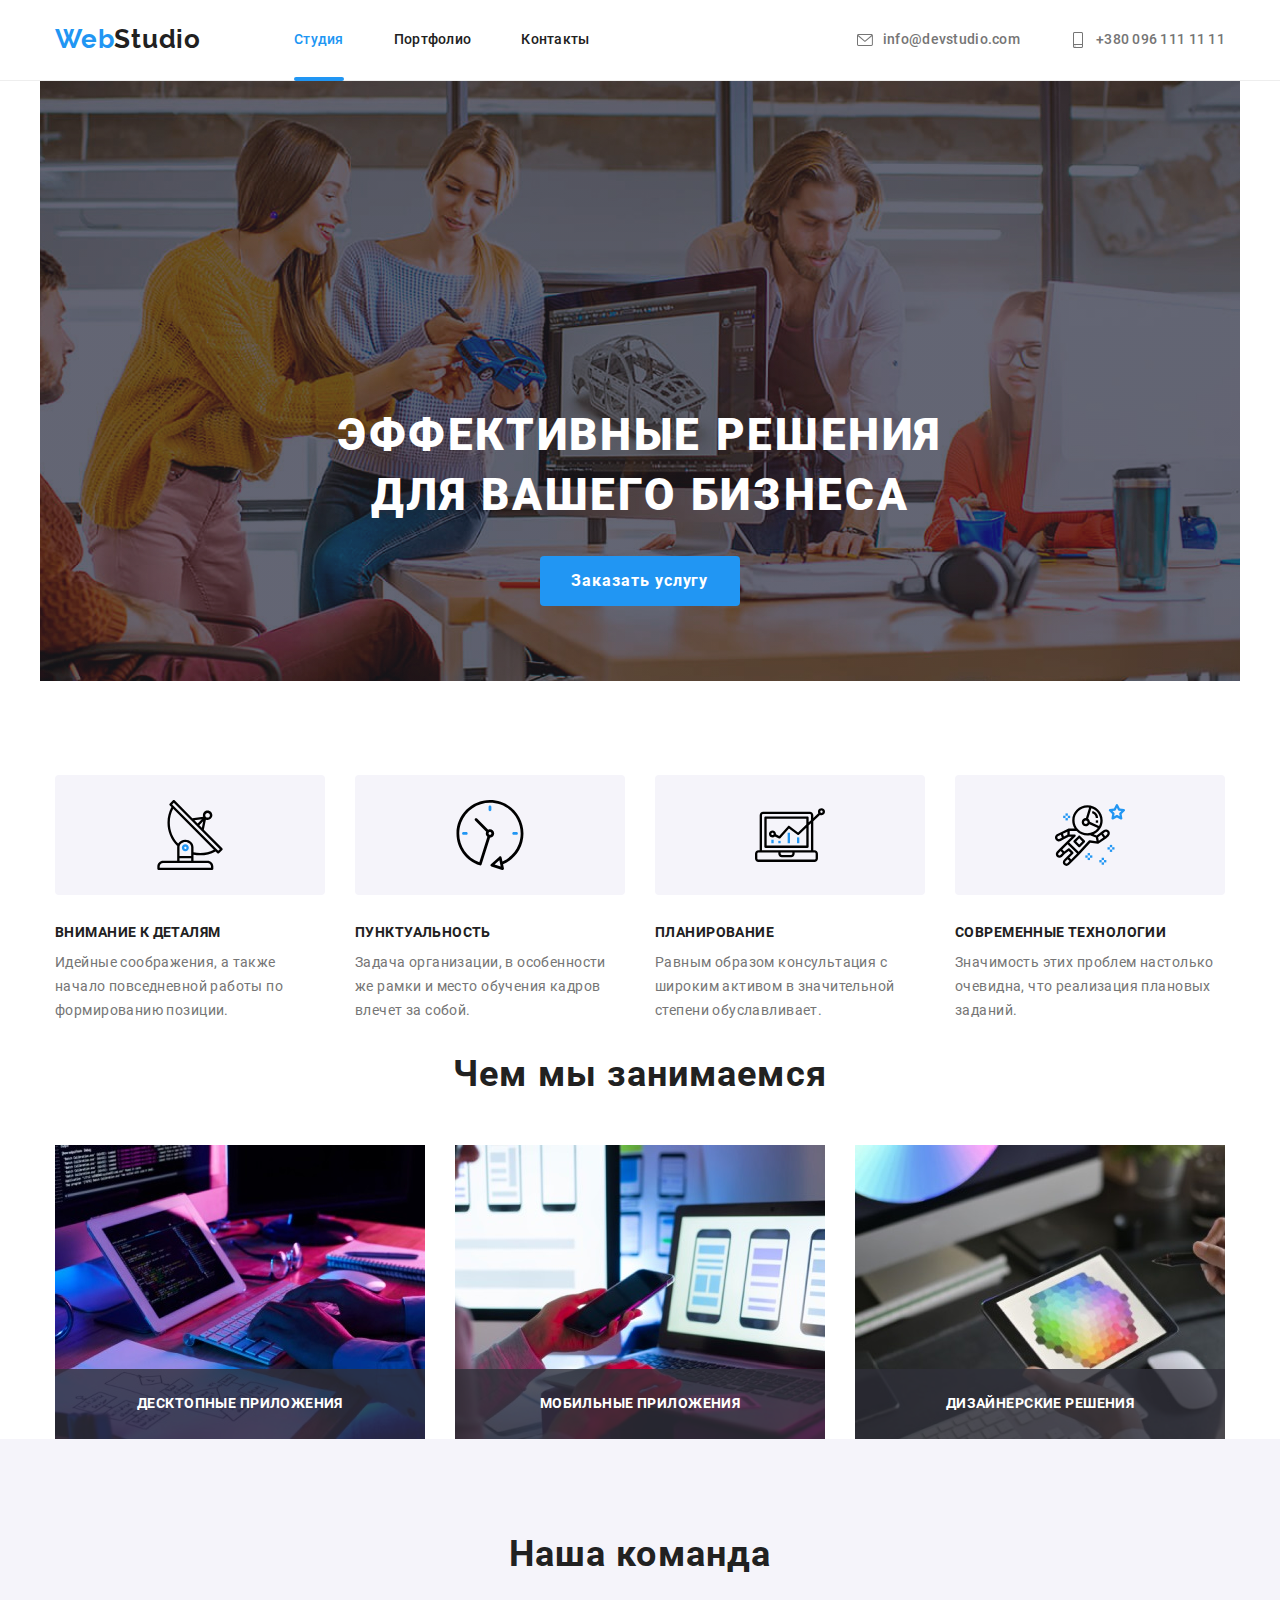
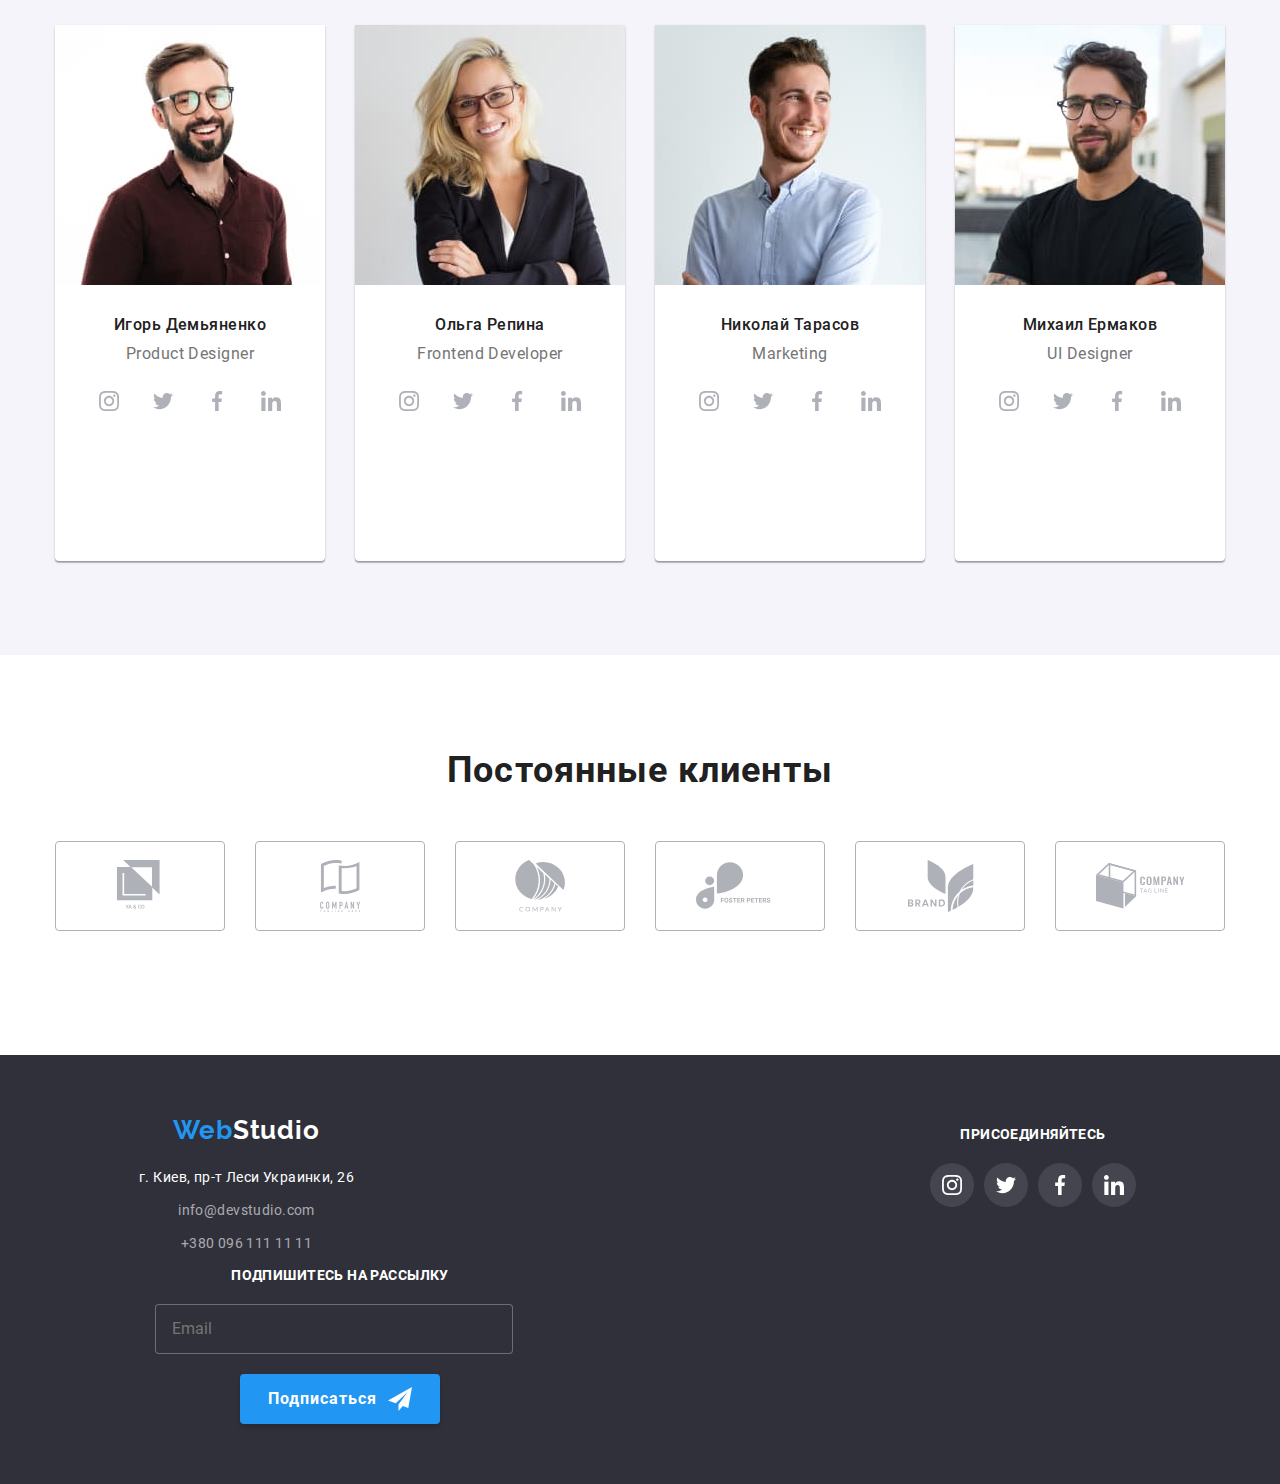
==== commit c727c715: "menu" ====
--- a/index.html
+++ b/index.html
@@ -13,7 +13,7 @@
 </head>
 
 <body>
-    <!--Шапка страницы
+    <!--Шапка страницы-->
     <header class="head">
         <div class="container">
             <nav class="nav">
@@ -46,8 +46,14 @@
                     </li>
                 </ul>
             </address>
+            <button type="button" class="menu-button " aria-expanded="false" data-menu-button>
+                <svg width="40" height="40" aria-label="Переключатель мобильного мкню">
+                    <use class="icon-cross" href="./images/sprite.svg#icon-close_40px"></use>
+                    <use class="icon-menu" href="./images/sprite.svg#icon-menu_40px"></use>
+                </svg>
+            </button>
         </div>
-    </header-->
+    </header>
     <main>
         <!--HERO-->
         <section class="hero">
@@ -545,6 +551,7 @@
     </div>
 
     <script src="./js/modal.js"></script>
+    <script src="./js/menu.js"></script>
 
 </body>
 
--- a/css/main.min.css
+++ b/css/main.min.css
@@ -1 +1 @@
-/*! normalize.css v8.0.1 | MIT License | github.com/necolas/normalize.css */html{line-height:1.15;-webkit-text-size-adjust:100%}body{margin:0}main{display:block}h1{font-size:2em;margin:.67em 0}hr{-webkit-box-sizing:content-box;box-sizing:content-box;height:0;overflow:visible}pre{font-family:monospace,monospace;font-size:1em}a{background-color:transparent}abbr[title]{border-bottom:none;text-decoration:underline;-webkit-text-decoration:underline dotted;text-decoration:underline dotted}b,strong{font-weight:bolder}code,kbd,samp{font-family:monospace,monospace;font-size:1em}small{font-size:80%}sub,sup{font-size:75%;line-height:0;position:relative;vertical-align:baseline}sub{bottom:-0.25em}sup{top:-0.5em}img{border-style:none}button,input,optgroup,select,textarea{font-family:inherit;font-size:100%;line-height:1.15;margin:0}button,input{overflow:visible}button,select{text-transform:none}button,[type=button],[type=reset],[type=submit]{-webkit-appearance:button}button::-moz-focus-inner,[type=button]::-moz-focus-inner,[type=reset]::-moz-focus-inner,[type=submit]::-moz-focus-inner{border-style:none;padding:0}button:-moz-focusring,[type=button]:-moz-focusring,[type=reset]:-moz-focusring,[type=submit]:-moz-focusring{outline:1px dotted ButtonText}fieldset{padding:.35em .75em .625em}legend{-webkit-box-sizing:border-box;box-sizing:border-box;color:inherit;display:table;max-width:100%;padding:0;white-space:normal}progress{vertical-align:baseline}textarea{overflow:auto}[type=checkbox],[type=radio]{-webkit-box-sizing:border-box;box-sizing:border-box;padding:0}[type=number]::-webkit-inner-spin-button,[type=number]::-webkit-outer-spin-button{height:auto}[type=search]{-webkit-appearance:textfield;outline-offset:-2px}[type=search]::-webkit-search-decoration{-webkit-appearance:none}::-webkit-file-upload-button{-webkit-appearance:button;font:inherit}details{display:block}summary{display:list-item}template{display:none}[hidden]{display:none}@font-face{font-family:"Roboto";src:url("../font/Roboto-Black.woff2") format("woff2"),url("../font/Roboto-Black.woff") format("woff");font-weight:900;font-style:normal}@font-face{font-family:"Roboto";src:url("../font/Roboto-Bold.woff2") format("woff2"),url("../font/Roboto-Bold.woff") format("woff");font-weight:700;font-style:normal}@font-face{font-family:"Roboto";src:url("../font/Roboto-Medium.woff2") format("woff2"),url("../font/Roboto-Medium.woff") format("woff");font-weight:500;font-style:normal}@font-face{font-family:"Roboto";src:url("../font/Roboto-Regular.woff2") format("woff2"),url("../font/Roboto-Regular.woff") format("woff");font-weight:400;font-style:normal}@font-face{font-family:"Raleway";src:url("../font/Raleway-Bold.woff2") format("woff2"),url("../font/Raleway-Bold.woff") format("woff");font-weight:700;font-style:normal}:root{--b-dark: #2f303a;--b-middle: #f5f4fa;--b-blue: #2196f3;--b-white: #ffffff;--b-black: #000000;--txt-dark: #212121;--txt-grey: #757575;--txt-light: #ffffff;--txt-bleu: #2196f3;--light: #afb1b8;--white: #ffffff;--accent-background: #2196f3;--dark-background: rgba(255, 255, 255, 0.1);--light-background: #ffffff;--main-font: Roboto, sans-serif;--secondary-font: Raleway, sans-serif;--timer: cubic-bezier(0.4, 0, 0.2, 1)}*,::after,::before{-webkit-box-sizing:border-box;box-sizing:border-box}body{font-family:var(--main-font);font-style:normal;color:var(--txt-grey)}h1,h2,h3,h4,h5,h6,p{margin:0}ul,li{margin:0;padding:0}img{display:block;margin:0}.link{text-decoration:none}.list{list-style:none}:root{--b-dark: #2f303a;--b-middle: #f5f4fa;--b-blue: #2196f3;--b-white: #ffffff;--b-black: #000000;--txt-dark: #212121;--txt-grey: #757575;--txt-light: #ffffff;--txt-bleu: #2196f3;--light: #afb1b8;--white: #ffffff;--accent-background: #2196f3;--dark-background: rgba(255, 255, 255, 0.1);--light-background: #ffffff;--main-font: Roboto, sans-serif;--secondary-font: Raleway, sans-serif;--timer: cubic-bezier(0.4, 0, 0.2, 1)}.visually-hidden{position:absolute;width:1px;height:1px;margin:-1px;padding:0;overflow:hidden;border:0;clip:rect(0 0 0 0)}.container{width:100%;padding:0 5px;margin:0 auto}@media screen and (min-width: 480px){.container{max-width:480px;padding:0 15px}}@media screen and (min-width: 768px){.container{max-width:768px}}@media screen and (min-width: 1200px){.container{max-width:1200px}}:root{--b-dark: #2f303a;--b-middle: #f5f4fa;--b-blue: #2196f3;--b-white: #ffffff;--b-black: #000000;--txt-dark: #212121;--txt-grey: #757575;--txt-light: #ffffff;--txt-bleu: #2196f3;--light: #afb1b8;--white: #ffffff;--accent-background: #2196f3;--dark-background: rgba(255, 255, 255, 0.1);--light-background: #ffffff;--main-font: Roboto, sans-serif;--secondary-font: Raleway, sans-serif;--timer: cubic-bezier(0.4, 0, 0.2, 1)}.btn{display:-webkit-box;display:-ms-flexbox;display:flex;background-color:var(--b-blue);font-family:var(--main-font);font-weight:bold;font-size:16px;line-height:1.875;letter-spacing:.06em;border:none;border-radius:4px}:root{--b-dark: #2f303a;--b-middle: #f5f4fa;--b-blue: #2196f3;--b-white: #ffffff;--b-black: #000000;--txt-dark: #212121;--txt-grey: #757575;--txt-light: #ffffff;--txt-bleu: #2196f3;--light: #afb1b8;--white: #ffffff;--accent-background: #2196f3;--dark-background: rgba(255, 255, 255, 0.1);--light-background: #ffffff;--main-font: Roboto, sans-serif;--secondary-font: Raleway, sans-serif;--timer: cubic-bezier(0.4, 0, 0.2, 1)}.logo{font-family:var(--secondary-font);color:var(--txt-bleu);font-style:normal;font-weight:700;font-size:24px;line-height:1.167;letter-spacing:.03em;height:28px}.logo-dark{color:var(--txt-dark)}.logo-white{color:var(--txt-light)}@media screen and (min-width: 1200px){.logo{font-size:26px;line-height:1.19;height:31px}}.section{padding:60px 0}@media screen and (min-width: 1200px){.section{padding:94px 0}}.secodary-title{color:var(--txt-dark);font-weight:bold;font-size:28px;line-height:1.172;text-align:center;letter-spacing:.03em;margin-bottom:30px}@media screen and (min-width: 1200px){.secodary-title{margin-bottom:50px}}:root{--b-dark: #2f303a;--b-middle: #f5f4fa;--b-blue: #2196f3;--b-white: #ffffff;--b-black: #000000;--txt-dark: #212121;--txt-grey: #757575;--txt-light: #ffffff;--txt-bleu: #2196f3;--light: #afb1b8;--white: #ffffff;--accent-background: #2196f3;--dark-background: rgba(255, 255, 255, 0.1);--light-background: #ffffff;--main-font: Roboto, sans-serif;--secondary-font: Raleway, sans-serif;--timer: cubic-bezier(0.4, 0, 0.2, 1)}.backdrop{position:fixed;left:0;top:0;z-index:100;width:100%;height:100%;background-color:rgba(0,0,0,.5);-webkit-transition:all 250ms var(--timer);transition:all 250ms var(--timer)}.backdrop.is-hidden{-webkit-transition:all 250ms var(--timer);transition:all 250ms var(--timer)}.modal{position:absolute;top:50%;left:50%;padding:40px;-webkit-transform:translate(-50%, -50%) scale(1);transform:translate(-50%, -50%) scale(1);width:528px;min-height:581px;background-color:var(--b-white);-webkit-box-shadow:0px 1px 3px rgba(0,0,0,.12),0px 1px 1px rgba(0,0,0,.14),0px 2px 1px rgba(0,0,0,.2);box-shadow:0px 1px 3px rgba(0,0,0,.12),0px 1px 1px rgba(0,0,0,.14),0px 2px 1px rgba(0,0,0,.2);border-radius:4px;-webkit-transition:-webkit-transform 250ms var(--timer);transition:-webkit-transform 250ms var(--timer);transition:transform 250ms var(--timer);transition:transform 250ms var(--timer), -webkit-transform 250ms var(--timer)}.backdrop.is-hidden .modal{-webkit-transform:translate(-50%, -50%) scale(0);transform:translate(-50%, -50%) scale(0);-webkit-transition:opacity 250ms var(--timer);transition:opacity 250ms var(--timer)}.close-btn{position:absolute;top:8px;right:8px;width:30px;height:30px;background-color:#fff;border:1px solid rgba(0,0,0,.1);border-radius:50%;cursor:pointer}.is-hidden{opacity:0;visibility:hidden;pointer-events:none}:root{--b-dark: #2f303a;--b-middle: #f5f4fa;--b-blue: #2196f3;--b-white: #ffffff;--b-black: #000000;--txt-dark: #212121;--txt-grey: #757575;--txt-light: #ffffff;--txt-bleu: #2196f3;--light: #afb1b8;--white: #ffffff;--accent-background: #2196f3;--dark-background: rgba(255, 255, 255, 0.1);--light-background: #ffffff;--main-font: Roboto, sans-serif;--secondary-font: Raleway, sans-serif;--timer: cubic-bezier(0.4, 0, 0.2, 1)}.social-list{display:-webkit-box;display:-ms-flexbox;display:flex;-webkit-box-pack:justify;-ms-flex-pack:justify;justify-content:space-between}.social-list-link{background-color:var(--light-background);display:-webkit-box;display:-ms-flexbox;display:flex;-webkit-box-pack:center;-ms-flex-pack:center;justify-content:center;-webkit-box-align:center;-ms-flex-align:center;align-items:center;width:44px;height:44px;border-radius:50%;-webkit-transition:background-color 250ms var(--timer);transition:background-color 250ms var(--timer)}.social-list-link:hover{background-color:var(--accent-background);-webkit-transform:opasity;transform:opasity}.social-list-link:focus{background-color:var(--accent-background);outline:1px solid #757575;-webkit-transform:opasity;transform:opasity}.social-list-icon{width:20px;height:20px;fill:var(--light);-webkit-transition:fill 250ms var(--timer);transition:fill 250ms var(--timer)}.social-list-link:hover .social-list-icon,.social-list-link:focus .social-list-icon{fill:var(--white);-webkit-transform:opasity;transform:opasity}.social-list-item:not(:last-child){margin-right:10px}:root{--b-dark: #2f303a;--b-middle: #f5f4fa;--b-blue: #2196f3;--b-white: #ffffff;--b-black: #000000;--txt-dark: #212121;--txt-grey: #757575;--txt-light: #ffffff;--txt-bleu: #2196f3;--light: #afb1b8;--white: #ffffff;--accent-background: #2196f3;--dark-background: rgba(255, 255, 255, 0.1);--light-background: #ffffff;--main-font: Roboto, sans-serif;--secondary-font: Raleway, sans-serif;--timer: cubic-bezier(0.4, 0, 0.2, 1)}.head{padding-top:24px;padding-bottom:25px;border-bottom-width:1px;border-bottom-style:solid;border-bottom-color:#eee}.head .container{display:-webkit-box;display:-ms-flexbox;display:flex;-webkit-box-align:center;-ms-flex-align:center;align-items:center}.head .logo{margin-right:93px}.head .nav-address{margin-left:auto}.nav{display:-webkit-box;display:-ms-flexbox;display:flex;-webkit-box-align:center;-ms-flex-align:center;align-items:center}.nav-listitems{display:-webkit-box;display:-ms-flexbox;display:flex;-webkit-box-align:center;-ms-flex-align:center;align-items:center}.nav-listitems:not(:last-child){margin-right:50px}.menu-links{display:-webkit-box;display:-ms-flexbox;display:flex}.link-items{color:var(--txt-dark);font-weight:500;font-size:14px;line-height:1.14;letter-spacing:.02em;display:-webkit-box;display:-ms-flexbox;display:flex;-webkit-transition:color 250ms var(--timer);transition:color 250ms var(--timer)}.link-items:hover{color:var(--txt-bleu);-webkit-transform:opasity;transform:opasity}.link-items:focus{color:var(--txt-bleu);outline:1px solid #757575;-webkit-transform:opasity;transform:opasity}.link-icon{display:-webkit-box;display:-ms-flexbox;display:flex;width:16px;height:16px;background-color:var(--light-background);fill:var(--txt-grey);margin-right:10px;-o-object-fit:contain;object-fit:contain;-o-object-position:center;object-position:center;-webkit-transition:fill 250ms var(--timer);transition:fill 250ms var(--timer)}.address{display:-webkit-box;display:-ms-flexbox;display:flex;color:var(--txt-grey);font-weight:500;font-style:normal;font-size:14px;line-height:1.14;letter-spacing:.02em;-webkit-transition:color 250ms var(--timer);transition:color 250ms var(--timer)}.address:focus{color:var(--txt-bleu);outline:1px solid #757575;-webkit-transform:opasity;transform:opasity}.address:hover{color:var(--txt-bleu);-webkit-transform:opasity;transform:opasity}.address:hover .link-icon,.address:focus .link-icon{fill:var(--txt-bleu);color:var(--txt-bleu);outline:none;-webkit-transform:opasity;transform:opasity}.accent{color:var(--txt-bleu);position:relative}a.accent::after{content:"";position:absolute;width:100%;height:4px;top:45px;border-radius:4px;background-color:var(--b-blue)}:root{--b-dark: #2f303a;--b-middle: #f5f4fa;--b-blue: #2196f3;--b-white: #ffffff;--b-black: #000000;--txt-dark: #212121;--txt-grey: #757575;--txt-light: #ffffff;--txt-bleu: #2196f3;--light: #afb1b8;--white: #ffffff;--accent-background: #2196f3;--dark-background: rgba(255, 255, 255, 0.1);--light-background: #ffffff;--main-font: Roboto, sans-serif;--secondary-font: Raleway, sans-serif;--timer: cubic-bezier(0.4, 0, 0.2, 1)}.hero{min-height:400px}.hero .container{height:400px;background-color:var(--b-dark);background-image:-webkit-gradient(linear, left top, left bottom, from(rgba(47, 48, 58, 0.4)), to(rgba(47, 48, 58, 0.4))),url(../../images/main/hero_mobile.jpg);background-image:linear-gradient(rgba(47, 48, 58, 0.4), rgba(47, 48, 58, 0.4)),url(../../images/main/hero_mobile.jpg);background-repeat:no-repeat;background-size:480px 400px;background-position:center}.hero-descr{display:-webkit-box;display:-ms-flexbox;display:flex;-webkit-box-orient:vertical;-webkit-box-direction:normal;-ms-flex-direction:column;flex-direction:column;-webkit-box-align:center;-ms-flex-align:center;align-items:center;padding-top:118px}.main-title{color:var(--txt-light);font-weight:900;font-size:26px;line-height:1.615;text-align:center;letter-spacing:.06em;text-transform:uppercase;width:360px;margin:0}.btn-hero{color:var(--txt-light);margin-top:30px;padding:10px 30px;width:200px;height:50px;-webkit-box-align:center;-ms-flex-align:center;align-items:center;letter-spacing:.05em;-webkit-transition:color 250ms var(--timer);transition:color 250ms var(--timer)}.btn-hero:hover{color:var(--txt-dark);cursor:pointer;-webkit-transform:opasity;transform:opasity}@media screen and (min-width: 320px)and (max-width: 400px){.main-title{font-size:24px;width:100%}}@media screen and (min-device-pixel-ratio: 2)and (min-width: 320px)and (max-width: 767px),screen and (-webkit-min-device-pixel-ratio: 2)and (min-width: 320px)and (max-width: 767px),screen and (min-resolution: 192dpi)and (min-width: 320px)and (max-width: 767px),screen and (min-resolution: 2dppx)and (min-width: 320px)and (max-width: 767px){.hero .container{background-image:-webkit-gradient(linear, left top, left bottom, from(rgba(47, 48, 58, 0.4)), to(rgba(47, 48, 58, 0.4))),url(../../images/main/hero_mobile@2x.jpg);background-image:linear-gradient(rgba(47, 48, 58, 0.4), rgba(47, 48, 58, 0.4)),url(../../images/main/hero_mobile@2x.jpg)}}:root{--b-dark: #2f303a;--b-middle: #f5f4fa;--b-blue: #2196f3;--b-white: #ffffff;--b-black: #000000;--txt-dark: #212121;--txt-grey: #757575;--txt-light: #ffffff;--txt-bleu: #2196f3;--light: #afb1b8;--white: #ffffff;--accent-background: #2196f3;--dark-background: rgba(255, 255, 255, 0.1);--light-background: #ffffff;--main-font: Roboto, sans-serif;--secondary-font: Raleway, sans-serif;--timer: cubic-bezier(0.4, 0, 0.2, 1)}.advance.container{display:-webkit-box;display:-ms-flexbox;display:flex;-webkit-box-pack:center;-ms-flex-pack:center;justify-content:center}.description{font-weight:normal;font-size:14px;line-height:1.71;letter-spacing:.03em;margin-top:10px;padding-right:10px}.description-title{color:var(--txt-dark);font-weight:bold;font-size:14px;line-height:1.14;letter-spacing:.03em;text-transform:uppercase}.principle{width:100%}.principle-icon{display:-webkit-box;display:-ms-flexbox;display:flex;-webkit-box-pack:center;-ms-flex-pack:center;justify-content:center;-webkit-box-align:center;-ms-flex-align:center;align-items:center;height:120px;background-color:var(--b-middle);border-radius:4px;margin-bottom:30px}.principle-example{width:70px;height:70px}.principle:not(:last-child){margin-bottom:30px}:root{--b-dark: #2f303a;--b-middle: #f5f4fa;--b-blue: #2196f3;--b-white: #ffffff;--b-black: #000000;--txt-dark: #212121;--txt-grey: #757575;--txt-light: #ffffff;--txt-bleu: #2196f3;--light: #afb1b8;--white: #ffffff;--accent-background: #2196f3;--dark-background: rgba(255, 255, 255, 0.1);--light-background: #ffffff;--main-font: Roboto, sans-serif;--secondary-font: Raleway, sans-serif;--timer: cubic-bezier(0.4, 0, 0.2, 1)}@media screen and (min-width: 320px)and (max-width: 768px){.our_work{display:none}}:root{--b-dark: #2f303a;--b-middle: #f5f4fa;--b-blue: #2196f3;--b-white: #ffffff;--b-black: #000000;--txt-dark: #212121;--txt-grey: #757575;--txt-light: #ffffff;--txt-bleu: #2196f3;--light: #afb1b8;--white: #ffffff;--accent-background: #2196f3;--dark-background: rgba(255, 255, 255, 0.1);--light-background: #ffffff;--main-font: Roboto, sans-serif;--secondary-font: Raleway, sans-serif;--timer: cubic-bezier(0.4, 0, 0.2, 1)}.team{background-color:var(--b-middle);width:100%}.team-card{max-width:480px;background-color:#fff;-webkit-box-shadow:0px 1px 3px rgba(0,0,0,.12),0px 1px 1px rgba(0,0,0,.14),0px 2px 1px rgba(0,0,0,.2);box-shadow:0px 1px 3px rgba(0,0,0,.12),0px 1px 1px rgba(0,0,0,.14),0px 2px 1px rgba(0,0,0,.2);border-radius:0px 0px 4px 4px}.team-card:not(:last-child){margin-bottom:30px}@media screen and (min-width: 320px)and (max-width: 400px){.team-card{width:100%}}.worker-description{display:-webkit-box;display:-ms-flexbox;display:flex;-webkit-box-orient:vertical;-webkit-box-direction:normal;-ms-flex-direction:column;flex-direction:column;-webkit-box-align:center;-ms-flex-align:center;align-items:center;padding-top:30px;padding-bottom:30px}.worker-name{color:var(--txt-dark);font-weight:500;font-size:16px;line-height:1.19;letter-spacing:.03em;margin-bottom:10px}.speciality{font-weight:normal;font-size:16px;line-height:1.19;letter-spacing:.03em;margin-bottom:16px}.about__list-picture,.about__team-img{width:100%}:root{--b-dark: #2f303a;--b-middle: #f5f4fa;--b-blue: #2196f3;--b-white: #ffffff;--b-black: #000000;--txt-dark: #212121;--txt-grey: #757575;--txt-light: #ffffff;--txt-bleu: #2196f3;--light: #afb1b8;--white: #ffffff;--accent-background: #2196f3;--dark-background: rgba(255, 255, 255, 0.1);--light-background: #ffffff;--main-font: Roboto, sans-serif;--secondary-font: Raleway, sans-serif;--timer: cubic-bezier(0.4, 0, 0.2, 1)}.client{display:-webkit-box;display:-ms-flexbox;display:flex;-ms-flex-wrap:wrap;flex-wrap:wrap;-webkit-box-pack:center;-ms-flex-pack:center;justify-content:center;-ms-flex-preferred-size:calc((100%-30px) / 2);flex-basis:calc((100%-30px) / 2)}.client-icon{display:-webkit-box;display:-ms-flexbox;display:flex;-webkit-box-align:center;-ms-flex-align:center;align-items:center;-webkit-box-pack:center;-ms-flex-pack:center;justify-content:center;width:210px;height:90px;margin-right:30px;margin-bottom:30px}.client-icon:nth-child(2n){margin-right:0}.client-icon:nth-last-child(-n+2){margin-bottom:0}.client-link{display:-webkit-box;display:-ms-flexbox;display:flex;width:100%;height:100%;-webkit-box-align:center;-ms-flex-align:center;align-items:center;-webkit-box-pack:center;-ms-flex-pack:center;justify-content:center;margin:auto;border:1px solid var(--light);border-radius:4px}.client-link:hover{border:1px solid var(--accent-background);-webkit-transform:opasity;transform:opasity}.client-link:focus{border:1px solid var(--accent-background);outline:1px solid #757575;-webkit-transform:opasity;transform:opasity}.client-logo-icon{width:89px;height:52px;fill:var(--light);-webkit-transition:fill 250ms var(--timer);transition:fill 250ms var(--timer)}.client-link:focus .client-logo-icon,.client-link:hover .client-logo-icon{fill:var(--accent-background);-webkit-transform:opasity;transform:opasity}@media screen and (min-width: 320px)and (max-width: 400px){.client-icon{width:140px;margin-right:20px}}@media screen and (min-width: 400px)and (max-width: 479px){.client-icon{width:180px;margin-right:20px}}:root{--b-dark: #2f303a;--b-middle: #f5f4fa;--b-blue: #2196f3;--b-white: #ffffff;--b-black: #000000;--txt-dark: #212121;--txt-grey: #757575;--txt-light: #ffffff;--txt-bleu: #2196f3;--light: #afb1b8;--white: #ffffff;--accent-background: #2196f3;--dark-background: rgba(255, 255, 255, 0.1);--light-background: #ffffff;--main-font: Roboto, sans-serif;--secondary-font: Raleway, sans-serif;--timer: cubic-bezier(0.4, 0, 0.2, 1)}:root{--b-dark: #2f303a;--b-middle: #f5f4fa;--b-blue: #2196f3;--b-white: #ffffff;--b-black: #000000;--txt-dark: #212121;--txt-grey: #757575;--txt-light: #ffffff;--txt-bleu: #2196f3;--light: #afb1b8;--white: #ffffff;--accent-background: #2196f3;--dark-background: rgba(255, 255, 255, 0.1);--light-background: #ffffff;--main-font: Roboto, sans-serif;--secondary-font: Raleway, sans-serif;--timer: cubic-bezier(0.4, 0, 0.2, 1)}.btn{display:-webkit-box;display:-ms-flexbox;display:flex;background-color:var(--b-blue);font-family:var(--main-font);font-weight:bold;font-size:16px;line-height:1.875;letter-spacing:.06em;border:none;border-radius:4px}.footer{background-color:var(--b-dark);padding-top:60px;padding-bottom:60px;-webkit-box-pack:center;-ms-flex-pack:center;justify-content:center}.footer-address{font-weight:normal;font-size:14px;font-style:normal;line-height:1.71;letter-spacing:.03em;margin-top:20px;margin-bottom:60px}.footer .social-list-icon{fill:var(--white)}.footer .social-list-link{background-color:var(--dark-background)}.contakt-box{display:-webkit-box;display:-ms-flexbox;display:flex;-webkit-box-orient:vertical;-webkit-box-direction:normal;-ms-flex-direction:column;flex-direction:column;-webkit-box-align:center;-ms-flex-align:center;align-items:center}.link-addres{color:var(--txt-light)}.link-contact{color:rgba(255,255,255,.6);display:-webkit-box;display:-ms-flexbox;display:flex;-webkit-box-orient:vertical;-webkit-box-direction:normal;-ms-flex-direction:column;flex-direction:column;-webkit-box-align:center;-ms-flex-align:center;align-items:center}.following-box{display:-webkit-box;display:-ms-flexbox;display:flex;-webkit-box-orient:vertical;-webkit-box-direction:normal;-ms-flex-direction:column;flex-direction:column;-webkit-box-align:center;-ms-flex-align:center;align-items:center;margin-bottom:60px}.follow-mailing{color:var(--txt-light);font-style:normal;font-weight:bold;font-size:14px;line-height:1.14;letter-spacing:.03em;text-transform:uppercase;margin-bottom:20px}.mailing-box{display:-webkit-box;display:-ms-flexbox;display:flex;-webkit-box-orient:vertical;-webkit-box-direction:normal;-ms-flex-direction:column;flex-direction:column;-webkit-box-align:center;-ms-flex-align:center;align-items:center;width:100%}.mailing-box .btn{display:-webkit-box;display:-ms-flexbox;display:flex;width:200px;height:50px;padding:10px 28px;color:var(--white);-webkit-box-shadow:0px 4px 4px rgba(0,0,0,.15);box-shadow:0px 4px 4px rgba(0,0,0,.15)}.mailing-input{width:100%;height:50px;background-color:var(--b-dark);border:1px solid rgba(255,255,255,.3);border-radius:4px;margin-bottom:20px;padding-left:16px;padding-top:15px;padding-bottom:15px}.list-element:not(:last-child){margin-bottom:8px}.form-contact{display:-webkit-box;display:-ms-flexbox;display:flex;-webkit-box-orient:vertical;-webkit-box-direction:normal;-ms-flex-direction:column;flex-direction:column;-webkit-box-align:center;-ms-flex-align:center;align-items:center;width:100%}.svg-position{display:-webkit-box;display:-ms-flexbox;display:flex;position:relative}.icon-send-fly{position:absolute;right:28px;top:13px;display:-webkit-box;display:-ms-flexbox;display:flex;fill:var(--txt-light)}/*# sourceMappingURL=main.min.css.map */+/*! normalize.css v8.0.1 | MIT License | github.com/necolas/normalize.css */html{line-height:1.15;-webkit-text-size-adjust:100%}body{margin:0}main{display:block}h1{font-size:2em;margin:.67em 0}hr{-webkit-box-sizing:content-box;box-sizing:content-box;height:0;overflow:visible}pre{font-family:monospace,monospace;font-size:1em}a{background-color:transparent}abbr[title]{border-bottom:none;text-decoration:underline;-webkit-text-decoration:underline dotted;text-decoration:underline dotted}b,strong{font-weight:bolder}code,kbd,samp{font-family:monospace,monospace;font-size:1em}small{font-size:80%}sub,sup{font-size:75%;line-height:0;position:relative;vertical-align:baseline}sub{bottom:-0.25em}sup{top:-0.5em}img{border-style:none}button,input,optgroup,select,textarea{font-family:inherit;font-size:100%;line-height:1.15;margin:0}button,input{overflow:visible}button,select{text-transform:none}button,[type=button],[type=reset],[type=submit]{-webkit-appearance:button}button::-moz-focus-inner,[type=button]::-moz-focus-inner,[type=reset]::-moz-focus-inner,[type=submit]::-moz-focus-inner{border-style:none;padding:0}button:-moz-focusring,[type=button]:-moz-focusring,[type=reset]:-moz-focusring,[type=submit]:-moz-focusring{outline:1px dotted ButtonText}fieldset{padding:.35em .75em .625em}legend{-webkit-box-sizing:border-box;box-sizing:border-box;color:inherit;display:table;max-width:100%;padding:0;white-space:normal}progress{vertical-align:baseline}textarea{overflow:auto}[type=checkbox],[type=radio]{-webkit-box-sizing:border-box;box-sizing:border-box;padding:0}[type=number]::-webkit-inner-spin-button,[type=number]::-webkit-outer-spin-button{height:auto}[type=search]{-webkit-appearance:textfield;outline-offset:-2px}[type=search]::-webkit-search-decoration{-webkit-appearance:none}::-webkit-file-upload-button{-webkit-appearance:button;font:inherit}details{display:block}summary{display:list-item}template{display:none}[hidden]{display:none}@font-face{font-family:"Roboto";src:url("../font/Roboto-Black.woff2") format("woff2"),url("../font/Roboto-Black.woff") format("woff");font-weight:900;font-style:normal}@font-face{font-family:"Roboto";src:url("../font/Roboto-Bold.woff2") format("woff2"),url("../font/Roboto-Bold.woff") format("woff");font-weight:700;font-style:normal}@font-face{font-family:"Roboto";src:url("../font/Roboto-Medium.woff2") format("woff2"),url("../font/Roboto-Medium.woff") format("woff");font-weight:500;font-style:normal}@font-face{font-family:"Roboto";src:url("../font/Roboto-Regular.woff2") format("woff2"),url("../font/Roboto-Regular.woff") format("woff");font-weight:400;font-style:normal}@font-face{font-family:"Raleway";src:url("../font/Raleway-Bold.woff2") format("woff2"),url("../font/Raleway-Bold.woff") format("woff");font-weight:700;font-style:normal}:root{--b-dark: #2f303a;--b-middle: #f5f4fa;--b-blue: #2196f3;--b-white: #ffffff;--b-black: #000000;--txt-dark: #212121;--txt-grey: #757575;--txt-light: #ffffff;--txt-bleu: #2196f3;--light: #afb1b8;--white: #ffffff;--accent-background: #2196f3;--dark-background: rgba(255, 255, 255, 0.1);--light-background: #ffffff;--main-font: Roboto, sans-serif;--secondary-font: Raleway, sans-serif;--timer: cubic-bezier(0.4, 0, 0.2, 1)}*,::after,::before{-webkit-box-sizing:border-box;box-sizing:border-box}body{font-family:var(--main-font);font-style:normal;color:var(--txt-grey)}h1,h2,h3,h4,h5,h6,p{margin:0}ul,li{margin:0;padding:0}img{display:block;margin:0}.link{text-decoration:none}.list{list-style:none}:root{--b-dark: #2f303a;--b-middle: #f5f4fa;--b-blue: #2196f3;--b-white: #ffffff;--b-black: #000000;--txt-dark: #212121;--txt-grey: #757575;--txt-light: #ffffff;--txt-bleu: #2196f3;--light: #afb1b8;--white: #ffffff;--accent-background: #2196f3;--dark-background: rgba(255, 255, 255, 0.1);--light-background: #ffffff;--main-font: Roboto, sans-serif;--secondary-font: Raleway, sans-serif;--timer: cubic-bezier(0.4, 0, 0.2, 1)}.visually-hidden{position:absolute;width:1px;height:1px;margin:-1px;padding:0;overflow:hidden;border:0;clip:rect(0 0 0 0)}.container{width:100%;padding:0 5px;margin:0 auto}@media screen and (min-width: 480px){.container{max-width:480px;padding:0 15px}}@media screen and (min-width: 768px){.container{max-width:768px}}@media screen and (min-width: 1200px){.container{max-width:1200px}}:root{--b-dark: #2f303a;--b-middle: #f5f4fa;--b-blue: #2196f3;--b-white: #ffffff;--b-black: #000000;--txt-dark: #212121;--txt-grey: #757575;--txt-light: #ffffff;--txt-bleu: #2196f3;--light: #afb1b8;--white: #ffffff;--accent-background: #2196f3;--dark-background: rgba(255, 255, 255, 0.1);--light-background: #ffffff;--main-font: Roboto, sans-serif;--secondary-font: Raleway, sans-serif;--timer: cubic-bezier(0.4, 0, 0.2, 1)}.btn{display:-webkit-box;display:-ms-flexbox;display:flex;font-family:var(--main-font);font-weight:bold;font-size:16px;line-height:1.875;letter-spacing:.06em;border:none;border-radius:4px}:root{--b-dark: #2f303a;--b-middle: #f5f4fa;--b-blue: #2196f3;--b-white: #ffffff;--b-black: #000000;--txt-dark: #212121;--txt-grey: #757575;--txt-light: #ffffff;--txt-bleu: #2196f3;--light: #afb1b8;--white: #ffffff;--accent-background: #2196f3;--dark-background: rgba(255, 255, 255, 0.1);--light-background: #ffffff;--main-font: Roboto, sans-serif;--secondary-font: Raleway, sans-serif;--timer: cubic-bezier(0.4, 0, 0.2, 1)}.logo{font-family:var(--secondary-font);color:var(--txt-bleu);font-style:normal;font-weight:700;font-size:24px;line-height:1.167;letter-spacing:.03em;height:28px}.logo-dark{color:var(--txt-dark)}.logo-white{color:var(--txt-light)}@media screen and (min-width: 1200px){.logo{font-size:26px;line-height:1.19;height:31px}}.section{padding:60px 0}@media screen and (min-width: 1200px){.section{padding:94px 0}}.secodary-title{color:var(--txt-dark);font-weight:bold;font-size:28px;line-height:1.172;text-align:center;letter-spacing:.03em;margin-bottom:30px}@media screen and (min-width: 1200px){.secodary-title{margin-bottom:50px}}:root{--b-dark: #2f303a;--b-middle: #f5f4fa;--b-blue: #2196f3;--b-white: #ffffff;--b-black: #000000;--txt-dark: #212121;--txt-grey: #757575;--txt-light: #ffffff;--txt-bleu: #2196f3;--light: #afb1b8;--white: #ffffff;--accent-background: #2196f3;--dark-background: rgba(255, 255, 255, 0.1);--light-background: #ffffff;--main-font: Roboto, sans-serif;--secondary-font: Raleway, sans-serif;--timer: cubic-bezier(0.4, 0, 0.2, 1)}.backdrop{position:fixed;left:0;top:0;z-index:100;width:100%;height:100%;background-color:rgba(0,0,0,.5);padding:93px 15px;overflow-y:scroll}.modal{padding:20px;position:relative;background-color:var(--b-white);-webkit-box-shadow:0px 1px 3px rgba(0,0,0,.12),0px 1px 1px rgba(0,0,0,.14),0px 2px 1px rgba(0,0,0,.2);box-shadow:0px 1px 3px rgba(0,0,0,.12),0px 1px 1px rgba(0,0,0,.14),0px 2px 1px rgba(0,0,0,.2);border-radius:4px}.close-btn{position:absolute;top:8px;right:8px;width:30px;height:30px;background-color:#fff;border:1px solid rgba(0,0,0,.1);border-radius:50%;cursor:pointer}.is-hidden{opacity:0;visibility:hidden;pointer-events:none}@media screen and (min-width: 481px){.modal{margin:auto;width:528px;min-height:581px}}@media screen and (min-width: 1200px){.backdrop{position:fixed;left:0;top:0;z-index:100;width:100%;height:100%;background-color:rgba(0,0,0,.5);-webkit-transition:all 250ms var(--timer);transition:all 250ms var(--timer)}.backdrop.is-hidden{-webkit-transition:all 250ms var(--timer);transition:all 250ms var(--timer)}.modal{position:absolute;top:50%;left:50%;padding:40px;-webkit-transform:translate(-50%, -50%) scale(1);transform:translate(-50%, -50%) scale(1);width:528px;min-height:581px;background-color:var(--b-white);-webkit-box-shadow:0px 1px 3px rgba(0,0,0,.12),0px 1px 1px rgba(0,0,0,.14),0px 2px 1px rgba(0,0,0,.2);box-shadow:0px 1px 3px rgba(0,0,0,.12),0px 1px 1px rgba(0,0,0,.14),0px 2px 1px rgba(0,0,0,.2);border-radius:4px;-webkit-transition:-webkit-transform 250ms var(--timer);transition:-webkit-transform 250ms var(--timer);transition:transform 250ms var(--timer);transition:transform 250ms var(--timer), -webkit-transform 250ms var(--timer)}.backdrop.is-hidden .modal{-webkit-transform:translate(-50%, -50%) scale(0);transform:translate(-50%, -50%) scale(0);-webkit-transition:opacity 250ms var(--timer);transition:opacity 250ms var(--timer)}.close-btn{position:absolute;top:8px;right:8px;width:30px;height:30px;background-color:#fff;border:1px solid rgba(0,0,0,.1);border-radius:50%;cursor:pointer}.is-hidden{opacity:0;visibility:hidden;pointer-events:none}}:root{--b-dark: #2f303a;--b-middle: #f5f4fa;--b-blue: #2196f3;--b-white: #ffffff;--b-black: #000000;--txt-dark: #212121;--txt-grey: #757575;--txt-light: #ffffff;--txt-bleu: #2196f3;--light: #afb1b8;--white: #ffffff;--accent-background: #2196f3;--dark-background: rgba(255, 255, 255, 0.1);--light-background: #ffffff;--main-font: Roboto, sans-serif;--secondary-font: Raleway, sans-serif;--timer: cubic-bezier(0.4, 0, 0.2, 1)}.social-list{display:-webkit-box;display:-ms-flexbox;display:flex;-webkit-box-pack:justify;-ms-flex-pack:justify;justify-content:space-between}.social-list-link{background-color:var(--light-background);display:-webkit-box;display:-ms-flexbox;display:flex;-webkit-box-pack:center;-ms-flex-pack:center;justify-content:center;-webkit-box-align:center;-ms-flex-align:center;align-items:center;width:44px;height:44px;border-radius:50%;-webkit-transition:background-color 250ms var(--timer);transition:background-color 250ms var(--timer)}.social-list-link:hover{background-color:var(--accent-background);-webkit-transform:opasity;transform:opasity}.social-list-link:focus{background-color:var(--accent-background);outline:1px solid #757575;-webkit-transform:opasity;transform:opasity}.social-list-icon{width:20px;height:20px;fill:var(--light);-webkit-transition:fill 250ms var(--timer);transition:fill 250ms var(--timer)}.social-list-link:hover .social-list-icon,.social-list-link:focus .social-list-icon{fill:var(--white);-webkit-transform:opasity;transform:opasity}.social-list-item:not(:last-child){margin-right:10px}:root{--b-dark: #2f303a;--b-middle: #f5f4fa;--b-blue: #2196f3;--b-white: #ffffff;--b-black: #000000;--txt-dark: #212121;--txt-grey: #757575;--txt-light: #ffffff;--txt-bleu: #2196f3;--light: #afb1b8;--white: #ffffff;--accent-background: #2196f3;--dark-background: rgba(255, 255, 255, 0.1);--light-background: #ffffff;--main-font: Roboto, sans-serif;--secondary-font: Raleway, sans-serif;--timer: cubic-bezier(0.4, 0, 0.2, 1)}.menu-button{display:-webkit-inline-box;display:-ms-inline-flexbox;display:inline-flex;position:absolute;right:15px;margin:0;padding:0;border:none;background-color:transparent}.menu-button .icon-cross{display:none}.menu-button.is-open .icon-cross{display:block}.menu-button.is-open .icon-menu{display:none}.head{padding-top:24px;padding-bottom:25px;border-bottom-width:1px;border-bottom-style:solid;border-bottom-color:#eee}.head .container{display:-webkit-box;display:-ms-flexbox;display:flex;-webkit-box-align:center;-ms-flex-align:center;align-items:center;position:relative}.head .logo{margin-right:93px}.head .nav-address{margin-left:auto}@media screen and (min-width: 768px){.menu-button{display:none}.nav{display:-webkit-box;display:-ms-flexbox;display:flex;-webkit-box-align:center;-ms-flex-align:center;align-items:center}.nav-listitems{display:-webkit-box;display:-ms-flexbox;display:flex;-webkit-box-align:center;-ms-flex-align:center;align-items:center}.nav-listitems:not(:last-child){margin-right:50px}.menu-links{display:-webkit-box;display:-ms-flexbox;display:flex}.link-items{color:var(--txt-dark);font-weight:500;font-size:14px;line-height:1.14;letter-spacing:.02em;display:-webkit-box;display:-ms-flexbox;display:flex;-webkit-transition:color 250ms var(--timer);transition:color 250ms var(--timer)}.link-items:hover{color:var(--txt-bleu);-webkit-transform:opasity;transform:opasity}.link-items:focus{color:var(--txt-bleu);outline:1px solid #757575;-webkit-transform:opasity;transform:opasity}.link-icon{display:-webkit-box;display:-ms-flexbox;display:flex;width:16px;height:16px;background-color:var(--light-background);fill:var(--txt-grey);margin-right:10px;-o-object-fit:contain;object-fit:contain;-o-object-position:center;object-position:center;-webkit-transition:fill 250ms var(--timer);transition:fill 250ms var(--timer)}.address{display:-webkit-box;display:-ms-flexbox;display:flex;color:var(--txt-grey);font-weight:500;font-style:normal;font-size:14px;line-height:1.14;letter-spacing:.02em;-webkit-transition:color 250ms var(--timer);transition:color 250ms var(--timer)}.address:focus{color:var(--txt-bleu);outline:1px solid #757575;-webkit-transform:opasity;transform:opasity}.address:hover{color:var(--txt-bleu);-webkit-transform:opasity;transform:opasity}.address:hover .link-icon,.address:focus .link-icon{fill:var(--txt-bleu);color:var(--txt-bleu);outline:none;-webkit-transform:opasity;transform:opasity}.accent{color:var(--txt-bleu);position:relative}a.accent::after{content:"";position:absolute;width:100%;height:4px;top:45px;border-radius:4px;background-color:var(--b-blue)}}:root{--b-dark: #2f303a;--b-middle: #f5f4fa;--b-blue: #2196f3;--b-white: #ffffff;--b-black: #000000;--txt-dark: #212121;--txt-grey: #757575;--txt-light: #ffffff;--txt-bleu: #2196f3;--light: #afb1b8;--white: #ffffff;--accent-background: #2196f3;--dark-background: rgba(255, 255, 255, 0.1);--light-background: #ffffff;--main-font: Roboto, sans-serif;--secondary-font: Raleway, sans-serif;--timer: cubic-bezier(0.4, 0, 0.2, 1)}.hero{min-height:400px}.hero .container{height:400px;background-color:var(--b-dark);background-image:-webkit-gradient(linear, left top, left bottom, from(rgba(47, 48, 58, 0.4)), to(rgba(47, 48, 58, 0.4))),url(../../images/main/hero_mobile.jpg);background-image:linear-gradient(rgba(47, 48, 58, 0.4), rgba(47, 48, 58, 0.4)),url(../../images/main/hero_mobile.jpg);background-repeat:no-repeat;background-size:480px 400px;background-position:center}.hero-descr{display:-webkit-box;display:-ms-flexbox;display:flex;-webkit-box-orient:vertical;-webkit-box-direction:normal;-ms-flex-direction:column;flex-direction:column;-webkit-box-align:center;-ms-flex-align:center;align-items:center;padding-top:118px}.main-title{color:var(--txt-light);font-weight:900;font-size:26px;line-height:1.615;text-align:center;letter-spacing:.06em;text-transform:uppercase;width:360px;margin:0}.btn-hero{color:var(--txt-light);background-color:var(--b-blue);margin-top:30px;padding:10px 30px;width:200px;height:50px;-webkit-box-align:center;-ms-flex-align:center;align-items:center;letter-spacing:.05em;-webkit-transition:color 250ms var(--timer);transition:color 250ms var(--timer)}.btn-hero:hover{color:var(--txt-dark);cursor:pointer;-webkit-transform:opasity;transform:opasity}@media screen and (min-width: 320px)and (max-width: 400px){.main-title{font-size:24px;width:100%}}@media screen and (min-device-pixel-ratio: 2)and (min-width: 320px)and (max-width: 767px),screen and (-webkit-min-device-pixel-ratio: 2)and (min-width: 320px)and (max-width: 767px),screen and (min-resolution: 192dpi)and (min-width: 320px)and (max-width: 767px),screen and (min-resolution: 2dppx)and (min-width: 320px)and (max-width: 767px){.hero .container{background-image:-webkit-gradient(linear, left top, left bottom, from(rgba(47, 48, 58, 0.4)), to(rgba(47, 48, 58, 0.4))),url(../../images/main/hero_mobile@2x.jpg);background-image:linear-gradient(rgba(47, 48, 58, 0.4), rgba(47, 48, 58, 0.4)),url(../../images/main/hero_mobile@2x.jpg)}}@media screen and (min-width: 768px){.hero .container{background-image:-webkit-gradient(linear, left top, left bottom, from(rgba(47, 48, 58, 0.4)), to(rgba(47, 48, 58, 0.4))),url(../../images/main/hero_tablet.jpg);background-image:linear-gradient(rgba(47, 48, 58, 0.4), rgba(47, 48, 58, 0.4)),url(../../images/main/hero_tablet.jpg);background-repeat:no-repeat;background-size:768px 400px;background-position:center}}@media screen and (min-width: 1200px){.hero{display:-webkit-box;display:-ms-flexbox;display:flex;min-height:600px;-webkit-box-align:center;-ms-flex-align:center;align-items:center;-webkit-box-orient:vertical;-webkit-box-direction:normal;-ms-flex-direction:column;flex-direction:column}.hero .container{min-height:600px;width:1600px;background-color:var(--b-dark);background-image:-webkit-gradient(linear, left top, left bottom, from(rgba(47, 48, 58, 0.4)), to(rgba(47, 48, 58, 0.4))),url(../images/main/hero.jpg);background-image:linear-gradient(rgba(47, 48, 58, 0.4), rgba(47, 48, 58, 0.4)),url(../images/main/hero.jpg);background-repeat:no-repeat;background-size:cover;-webkit-box-orient:vertical;-webkit-box-direction:normal;-ms-flex-direction:column;flex-direction:column;-webkit-box-align:center;-ms-flex-align:center;align-items:center}.hero-descr{margin-top:207px;display:-webkit-box;display:-ms-flexbox;display:flex;-webkit-box-orient:vertical;-webkit-box-direction:normal;-ms-flex-direction:column;flex-direction:column;-webkit-box-align:center;-ms-flex-align:center;align-items:center}.main-title{color:var(--txt-light);font-weight:900;font-size:44px;line-height:1.36;text-align:center;letter-spacing:.06em;text-transform:uppercase;width:696px;margin:0}.btn-hero{color:var(--txt-light);margin-top:30px;padding:10px 31px;width:200px;height:50px;-webkit-box-align:center;-ms-flex-align:center;align-items:center;letter-spacing:.05em;-webkit-transition:color 250ms var(--timer);transition:color 250ms var(--timer)}.btn-hero:hover{color:var(--txt-dark);cursor:pointer;-webkit-transform:opasity;transform:opasity}.btn-hero:focus{color:var(--txt-dark);cursor:pointer;-webkit-transform:opasity;transform:opasity}}:root{--b-dark: #2f303a;--b-middle: #f5f4fa;--b-blue: #2196f3;--b-white: #ffffff;--b-black: #000000;--txt-dark: #212121;--txt-grey: #757575;--txt-light: #ffffff;--txt-bleu: #2196f3;--light: #afb1b8;--white: #ffffff;--accent-background: #2196f3;--dark-background: rgba(255, 255, 255, 0.1);--light-background: #ffffff;--main-font: Roboto, sans-serif;--secondary-font: Raleway, sans-serif;--timer: cubic-bezier(0.4, 0, 0.2, 1)}.advance.container{display:-webkit-box;display:-ms-flexbox;display:flex;-webkit-box-pack:center;-ms-flex-pack:center;justify-content:center}.description{font-weight:normal;font-size:14px;line-height:1.71;letter-spacing:.03em;margin-top:10px;padding-right:10px}.description-title{color:var(--txt-dark);font-weight:bold;font-size:14px;line-height:1.14;letter-spacing:.03em;text-transform:uppercase}.principle{width:100%}.principle-icon{display:-webkit-box;display:-ms-flexbox;display:flex;-webkit-box-pack:center;-ms-flex-pack:center;justify-content:center;-webkit-box-align:center;-ms-flex-align:center;align-items:center;height:120px;background-color:var(--b-middle);border-radius:4px;margin-bottom:30px}.principle-example{width:70px;height:70px}.principle:not(:last-child){margin-bottom:30px}@media screen and (min-width: 768px){.principle{width:354px;margin-right:30px}.principle-icon{width:100%}.principle:nth-child(2n){margin-right:0}.principle:nth-last-child(-n+2){margin-bottom:0}.works-box{display:-webkit-box;display:-ms-flexbox;display:flex;-ms-flex-wrap:wrap;flex-wrap:wrap;-ms-flex-preferred-size:calc((100%-30px) / 2);flex-basis:calc((100%-30px) / 2)}}@media screen and (min-width: 1200px){.advance{padding-bottom:0}.principle{width:270px}.principle:not(:last-child){margin-right:30px}.principle-icon{width:270px}.works-box{display:-webkit-box;display:-ms-flexbox;display:flex}}:root{--b-dark: #2f303a;--b-middle: #f5f4fa;--b-blue: #2196f3;--b-white: #ffffff;--b-black: #000000;--txt-dark: #212121;--txt-grey: #757575;--txt-light: #ffffff;--txt-bleu: #2196f3;--light: #afb1b8;--white: #ffffff;--accent-background: #2196f3;--dark-background: rgba(255, 255, 255, 0.1);--light-background: #ffffff;--main-font: Roboto, sans-serif;--secondary-font: Raleway, sans-serif;--timer: cubic-bezier(0.4, 0, 0.2, 1)}@media screen and (min-width: 320px){.our_work{display:none}}@media screen and (min-width: 1200px){.our_work{display:contents;-webkit-box-orient:horizontal;-webkit-box-direction:normal;-ms-flex-direction:row;flex-direction:row}.secodary-title{color:var(--txt-dark);font-weight:bold;font-size:36px;line-height:1.17;text-align:center;letter-spacing:.03em;margin-bottom:50px}.pictures-box{display:-webkit-box;display:-ms-flexbox;display:flex;-webkit-box-align:center;-ms-flex-align:center;align-items:center}.picture{position:relative}.picture:not(:last-child){margin-right:30px}.shadow-text{position:absolute;bottom:0;left:0;display:-webkit-box;display:-ms-flexbox;display:flex;-webkit-box-align:center;-ms-flex-align:center;align-items:center;-webkit-box-pack:center;-ms-flex-pack:center;justify-content:center;width:370px;height:70px;background-color:rgba(47,48,58,.8)}.shadow-text-descript{color:var(--txt-light);font-style:normal;font-weight:bold;font-size:14px;line-height:1.14;letter-spacing:.03em;text-transform:uppercase}}:root{--b-dark: #2f303a;--b-middle: #f5f4fa;--b-blue: #2196f3;--b-white: #ffffff;--b-black: #000000;--txt-dark: #212121;--txt-grey: #757575;--txt-light: #ffffff;--txt-bleu: #2196f3;--light: #afb1b8;--white: #ffffff;--accent-background: #2196f3;--dark-background: rgba(255, 255, 255, 0.1);--light-background: #ffffff;--main-font: Roboto, sans-serif;--secondary-font: Raleway, sans-serif;--timer: cubic-bezier(0.4, 0, 0.2, 1)}.team{background-color:var(--b-middle);width:100%}.team-card{max-width:480px;margin-bottom:30px;background-color:#fff;-webkit-box-shadow:0px 1px 3px rgba(0,0,0,.12),0px 1px 1px rgba(0,0,0,.14),0px 2px 1px rgba(0,0,0,.2);box-shadow:0px 1px 3px rgba(0,0,0,.12),0px 1px 1px rgba(0,0,0,.14),0px 2px 1px rgba(0,0,0,.2);border-radius:0px 0px 4px 4px}.team-card:last-child{margin-bottom:0}@media screen and (min-width: 320px)and (max-width: 400px){.team-card{width:100%}}.worker-description{display:-webkit-box;display:-ms-flexbox;display:flex;-webkit-box-orient:vertical;-webkit-box-direction:normal;-ms-flex-direction:column;flex-direction:column;-webkit-box-align:center;-ms-flex-align:center;align-items:center;padding-top:30px;padding-bottom:30px}.worker-name{color:var(--txt-dark);font-weight:500;font-size:16px;line-height:1.19;letter-spacing:.03em;margin-bottom:10px}.speciality{font-weight:normal;font-size:16px;line-height:1.19;letter-spacing:.03em;margin-bottom:16px}.about__list-picture,.about__team-img{width:100%}@media screen and (min-width: 768px){.card-box{display:-webkit-box;display:-ms-flexbox;display:flex;-ms-flex-wrap:wrap;flex-wrap:wrap;-ms-flex-preferred-size:calc((100%-30px) / 2);flex-basis:calc((100%-30px) / 2)}.team-card{width:354px;height:536px;margin-right:30px;background-color:#fff;-webkit-box-shadow:0px 1px 3px rgba(0,0,0,.12),0px 1px 1px rgba(0,0,0,.14),0px 2px 1px rgba(0,0,0,.2);box-shadow:0px 1px 3px rgba(0,0,0,.12),0px 1px 1px rgba(0,0,0,.14),0px 2px 1px rgba(0,0,0,.2);border-radius:0px 0px 4px 4px}.team-card:nth-child(2n){margin-right:0}.team-card:nth-last-child(-n+2){margin-bottom:0}}@media screen and (min-width: 1200px){.team{background-color:var(--b-middle);min-height:648px}.team-card{width:270px;margin-bottom:0;background-color:#fff;-webkit-box-shadow:0px 1px 3px rgba(0,0,0,.12),0px 1px 1px rgba(0,0,0,.14),0px 2px 1px rgba(0,0,0,.2);box-shadow:0px 1px 3px rgba(0,0,0,.12),0px 1px 1px rgba(0,0,0,.14),0px 2px 1px rgba(0,0,0,.2);border-radius:0px 0px 4px 4px}.team-card:not(:last-child){margin-right:30px;margin-bottom:0}.card-box{display:-webkit-box;display:-ms-flexbox;display:flex}.worker-description{display:-webkit-box;display:-ms-flexbox;display:flex;-webkit-box-orient:vertical;-webkit-box-direction:normal;-ms-flex-direction:column;flex-direction:column;-webkit-box-align:center;-ms-flex-align:center;align-items:center;padding-top:30px;padding-bottom:30px}.worker-name{color:var(--txt-dark);font-weight:500;font-size:16px;line-height:1.19;letter-spacing:.03em;margin-bottom:10px}.speciality{font-weight:normal;font-size:16px;line-height:1.19;letter-spacing:.03em;margin-bottom:16px}}:root{--b-dark: #2f303a;--b-middle: #f5f4fa;--b-blue: #2196f3;--b-white: #ffffff;--b-black: #000000;--txt-dark: #212121;--txt-grey: #757575;--txt-light: #ffffff;--txt-bleu: #2196f3;--light: #afb1b8;--white: #ffffff;--accent-background: #2196f3;--dark-background: rgba(255, 255, 255, 0.1);--light-background: #ffffff;--main-font: Roboto, sans-serif;--secondary-font: Raleway, sans-serif;--timer: cubic-bezier(0.4, 0, 0.2, 1)}.client{display:-webkit-box;display:-ms-flexbox;display:flex;-ms-flex-wrap:wrap;flex-wrap:wrap;-webkit-box-pack:center;-ms-flex-pack:center;justify-content:center;-ms-flex-preferred-size:calc((100%-30px) / 2);flex-basis:calc((100%-30px) / 2)}.client-icon{display:-webkit-box;display:-ms-flexbox;display:flex;-webkit-box-align:center;-ms-flex-align:center;align-items:center;-webkit-box-pack:center;-ms-flex-pack:center;justify-content:center;width:210px;height:90px;margin-right:30px;margin-bottom:30px}.client-icon:nth-child(2n){margin-right:0}.client-icon:nth-last-child(-n+2){margin-bottom:0}.client-link{display:-webkit-box;display:-ms-flexbox;display:flex;width:100%;height:100%;-webkit-box-align:center;-ms-flex-align:center;align-items:center;-webkit-box-pack:center;-ms-flex-pack:center;justify-content:center;margin:auto;border:1px solid var(--light);border-radius:4px}.client-link:hover{border:1px solid var(--accent-background);-webkit-transform:opasity;transform:opasity}.client-link:focus{border:1px solid var(--accent-background);outline:1px solid #757575;-webkit-transform:opasity;transform:opasity}.client-logo-icon{width:89px;height:52px;fill:var(--light);-webkit-transition:fill 250ms var(--timer);transition:fill 250ms var(--timer)}.client-link:focus .client-logo-icon,.client-link:hover .client-logo-icon{fill:var(--accent-background);-webkit-transform:opasity;transform:opasity}@media screen and (min-width: 320px)and (max-width: 400px){.client-icon{width:140px;margin-right:20px}}@media screen and (min-width: 400px)and (max-width: 479px){.client-icon{width:180px;margin-right:20px}}@media screen and (min-width: 768px){.client{-webkit-box-pack:justify;-ms-flex-pack:justify;justify-content:space-between}.client-icon{width:226px;margin-right:0}.client-icon:nth-child(3n){margin-right:0}.client-icon:nth-last-child(-n+3){margin-bottom:0}}@media screen and (min-width: 1200px){.list .client{display:-webkit-box;display:-ms-flexbox;display:flex}.client-icon{width:170px}.client-icon:not(:last-child){margin-right:30px}}:root{--b-dark: #2f303a;--b-middle: #f5f4fa;--b-blue: #2196f3;--b-white: #ffffff;--b-black: #000000;--txt-dark: #212121;--txt-grey: #757575;--txt-light: #ffffff;--txt-bleu: #2196f3;--light: #afb1b8;--white: #ffffff;--accent-background: #2196f3;--dark-background: rgba(255, 255, 255, 0.1);--light-background: #ffffff;--main-font: Roboto, sans-serif;--secondary-font: Raleway, sans-serif;--timer: cubic-bezier(0.4, 0, 0.2, 1)}:root{--b-dark: #2f303a;--b-middle: #f5f4fa;--b-blue: #2196f3;--b-white: #ffffff;--b-black: #000000;--txt-dark: #212121;--txt-grey: #757575;--txt-light: #ffffff;--txt-bleu: #2196f3;--light: #afb1b8;--white: #ffffff;--accent-background: #2196f3;--dark-background: rgba(255, 255, 255, 0.1);--light-background: #ffffff;--main-font: Roboto, sans-serif;--secondary-font: Raleway, sans-serif;--timer: cubic-bezier(0.4, 0, 0.2, 1)}.btn{display:-webkit-box;display:-ms-flexbox;display:flex;font-family:var(--main-font);font-weight:bold;font-size:16px;line-height:1.875;letter-spacing:.06em;border:none;border-radius:4px}.footer{background-color:var(--b-dark);padding-top:60px;padding-bottom:60px;-webkit-box-pack:center;-ms-flex-pack:center;justify-content:center}.footer-address{font-weight:normal;font-size:14px;font-style:normal;line-height:1.71;letter-spacing:.03em;margin-top:20px;margin-bottom:60px}.footer .social-list-icon{fill:var(--white)}.footer .social-list-link{background-color:var(--dark-background)}.contakt-box{display:-webkit-box;display:-ms-flexbox;display:flex;-webkit-box-orient:vertical;-webkit-box-direction:normal;-ms-flex-direction:column;flex-direction:column;-webkit-box-align:center;-ms-flex-align:center;align-items:center}.link-addres{color:var(--txt-light)}.link-contact{color:rgba(255,255,255,.6);display:-webkit-box;display:-ms-flexbox;display:flex;-webkit-box-orient:vertical;-webkit-box-direction:normal;-ms-flex-direction:column;flex-direction:column;-webkit-box-align:center;-ms-flex-align:center;align-items:center}.following-box{display:-webkit-box;display:-ms-flexbox;display:flex;-webkit-box-orient:vertical;-webkit-box-direction:normal;-ms-flex-direction:column;flex-direction:column;-webkit-box-align:center;-ms-flex-align:center;align-items:center;margin-bottom:60px}.follow-mailing{color:var(--txt-light);font-style:normal;font-weight:bold;font-size:14px;line-height:1.14;letter-spacing:.03em;text-transform:uppercase;margin-bottom:20px}.mailing-box{display:-webkit-box;display:-ms-flexbox;display:flex;-webkit-box-orient:vertical;-webkit-box-direction:normal;-ms-flex-direction:column;flex-direction:column;-webkit-box-align:center;-ms-flex-align:center;align-items:center;width:100%}.mailing-box .btn{display:-webkit-box;display:-ms-flexbox;display:flex;width:200px;height:50px;padding:10px 28px;color:var(--white);background-color:var(--b-blue);-webkit-box-shadow:0px 4px 4px rgba(0,0,0,.15);box-shadow:0px 4px 4px rgba(0,0,0,.15)}.mailing-input{width:100%;height:50px;background-color:var(--b-dark);border:1px solid rgba(255,255,255,.3);border-radius:4px;margin-bottom:20px;padding-left:16px;padding-top:15px;padding-bottom:15px}.list-element:not(:last-child){margin-bottom:8px}.form-contact{display:-webkit-box;display:-ms-flexbox;display:flex;-webkit-box-orient:vertical;-webkit-box-direction:normal;-ms-flex-direction:column;flex-direction:column;-webkit-box-align:center;-ms-flex-align:center;align-items:center;width:100%}.svg-position{display:-webkit-box;display:-ms-flexbox;display:flex;position:relative}.icon-send-fly{position:absolute;right:28px;top:13px;display:-webkit-box;display:-ms-flexbox;display:flex;fill:var(--txt-light)}@media screen and (min-width: 768px){.footer{min-height:463px}.footer .container{display:-webkit-box;display:-ms-flexbox;display:flex;-ms-flex-wrap:wrap;flex-wrap:wrap;-webkit-box-pack:justify;-ms-flex-pack:justify;justify-content:space-between}.contakt-box{width:232px;margin-left:76px}.following-box{margin-right:89px;margin-top:5px}.mailing-box{width:450px;margin-left:auto;margin-right:auto}}@media screen and (min-width: 1200px){.footer{min-height:252px}.footer .container{-webkit-box-align:start;-ms-flex-align:start;align-items:flex-start;display:-webkit-box;display:-ms-flexbox;display:flex;-webkit-box-orient:horizontal;-webkit-box-direction:normal;-ms-flex-direction:row;flex-direction:row;-webkit-box-pack:justify;-ms-flex-pack:justify;justify-content:space-between}.footer-address{margin-bottom:0}.social-list-link:hover .footer,.social-list-link:focus .footer{fill:var(--white);-webkit-transform:opasity;transform:opasity}.footer .social-list-link:hover{background-color:var(--accent-background);-webkit-transform:opasity;transform:opasity}.footer .social-list-link:focus{background-color:var(--accent-background);outline:1px solid #757575;-webkit-transform:opasity;transform:opasity}.footer .contakt-box{width:231px}.footer .link-addres{-webkit-transition:color 250ms var(--timer);transition:color 250ms var(--timer)}.footer .link-addres:hover{color:var(--txt-bleu);-webkit-transform:opasity;transform:opasity}.footer .link-addres:focus{color:var(--txt-bleu);outline:1px solid #757575;-webkit-transform:opasity;transform:opasity}.footer .link-contact:hover{color:var(--txt-bleu);-webkit-transform:opasity;transform:opasity}.footer .link-contact:focus{color:var(--txt-bleu);outline:1px solid #757575;-webkit-transform:opasity;transform:opasity}.footer .list-element:not(:last-child){margin-bottom:9px}.footer .following-box{margin-bottom:0;margin-top:12px;width:206px}.footer .form-contact{position:relative}.footer .mailing-input{width:358px;height:50px;background-color:var(--b-dark);border:1px solid rgba(255,255,255,.3);border-radius:4px;margin-right:12px;padding-left:16px;padding-top:15px;padding-bottom:15px}.footer .mailing-input:focus{outline:none;color:var(--txt-grey);border:1px solid var(--accent-background)}.footer .mailing-box{display:-webkit-box;display:-ms-flexbox;display:flex;-webkit-box-orient:vertical;-webkit-box-direction:normal;-ms-flex-direction:column;flex-direction:column;margin:12px 0 0 0;width:570px}.footer .mailing-box .btn{display:-webkit-box;display:-ms-flexbox;display:flex;width:200px;height:50px;padding:10px 28px;color:var(--white);-webkit-box-shadow:0px 4px 4px rgba(0,0,0,.15);box-shadow:0px 4px 4px rgba(0,0,0,.15);-webkit-transition:color 250ms var(--timer);transition:color 250ms var(--timer)}.footer .btn-follow-mailing:focus,.footer .btn-follow-mailing:hover{cursor:pointer;color:var(--txt-dark);-webkit-transform:opasity;transform:opasity}.footer .icon-send-fly{position:absolute;right:28px;top:13px;display:-webkit-box;display:-ms-flexbox;display:flex;fill:var(--txt-light)}}/*# sourceMappingURL=main.min.css.map */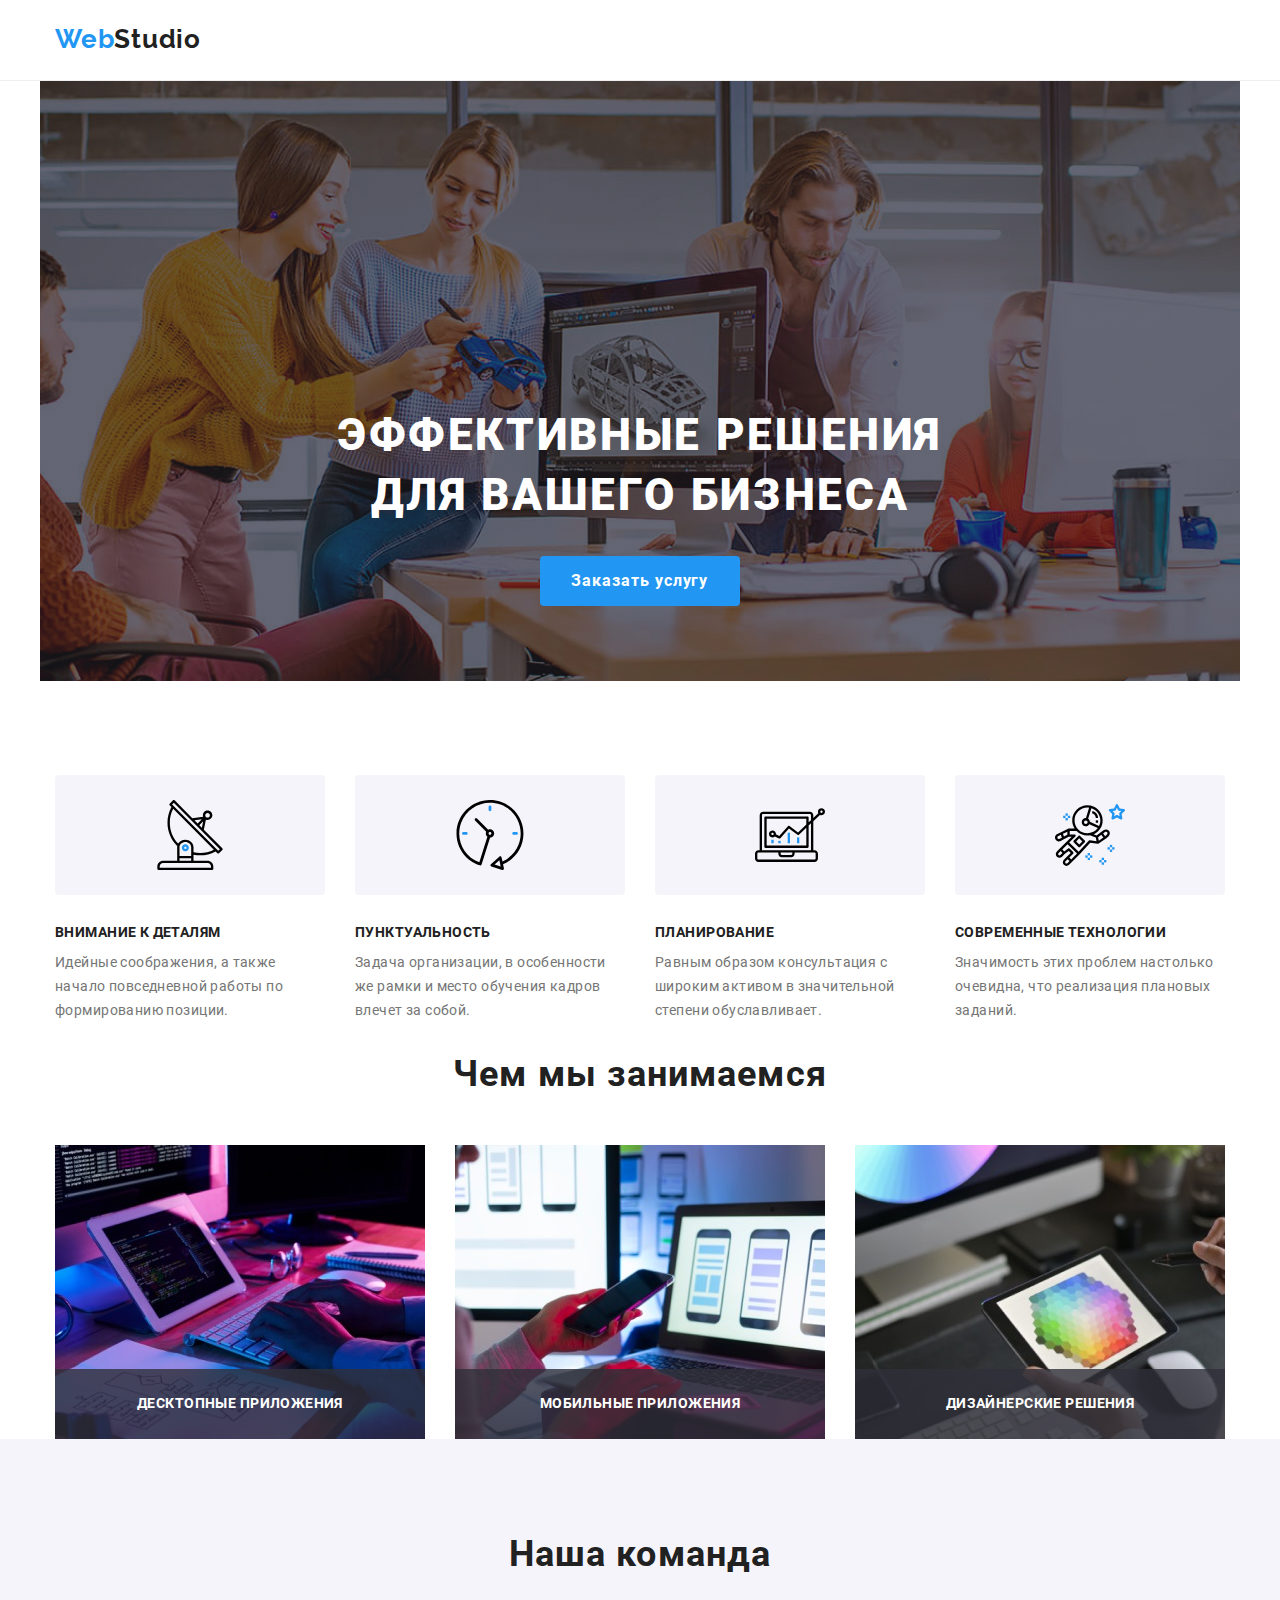
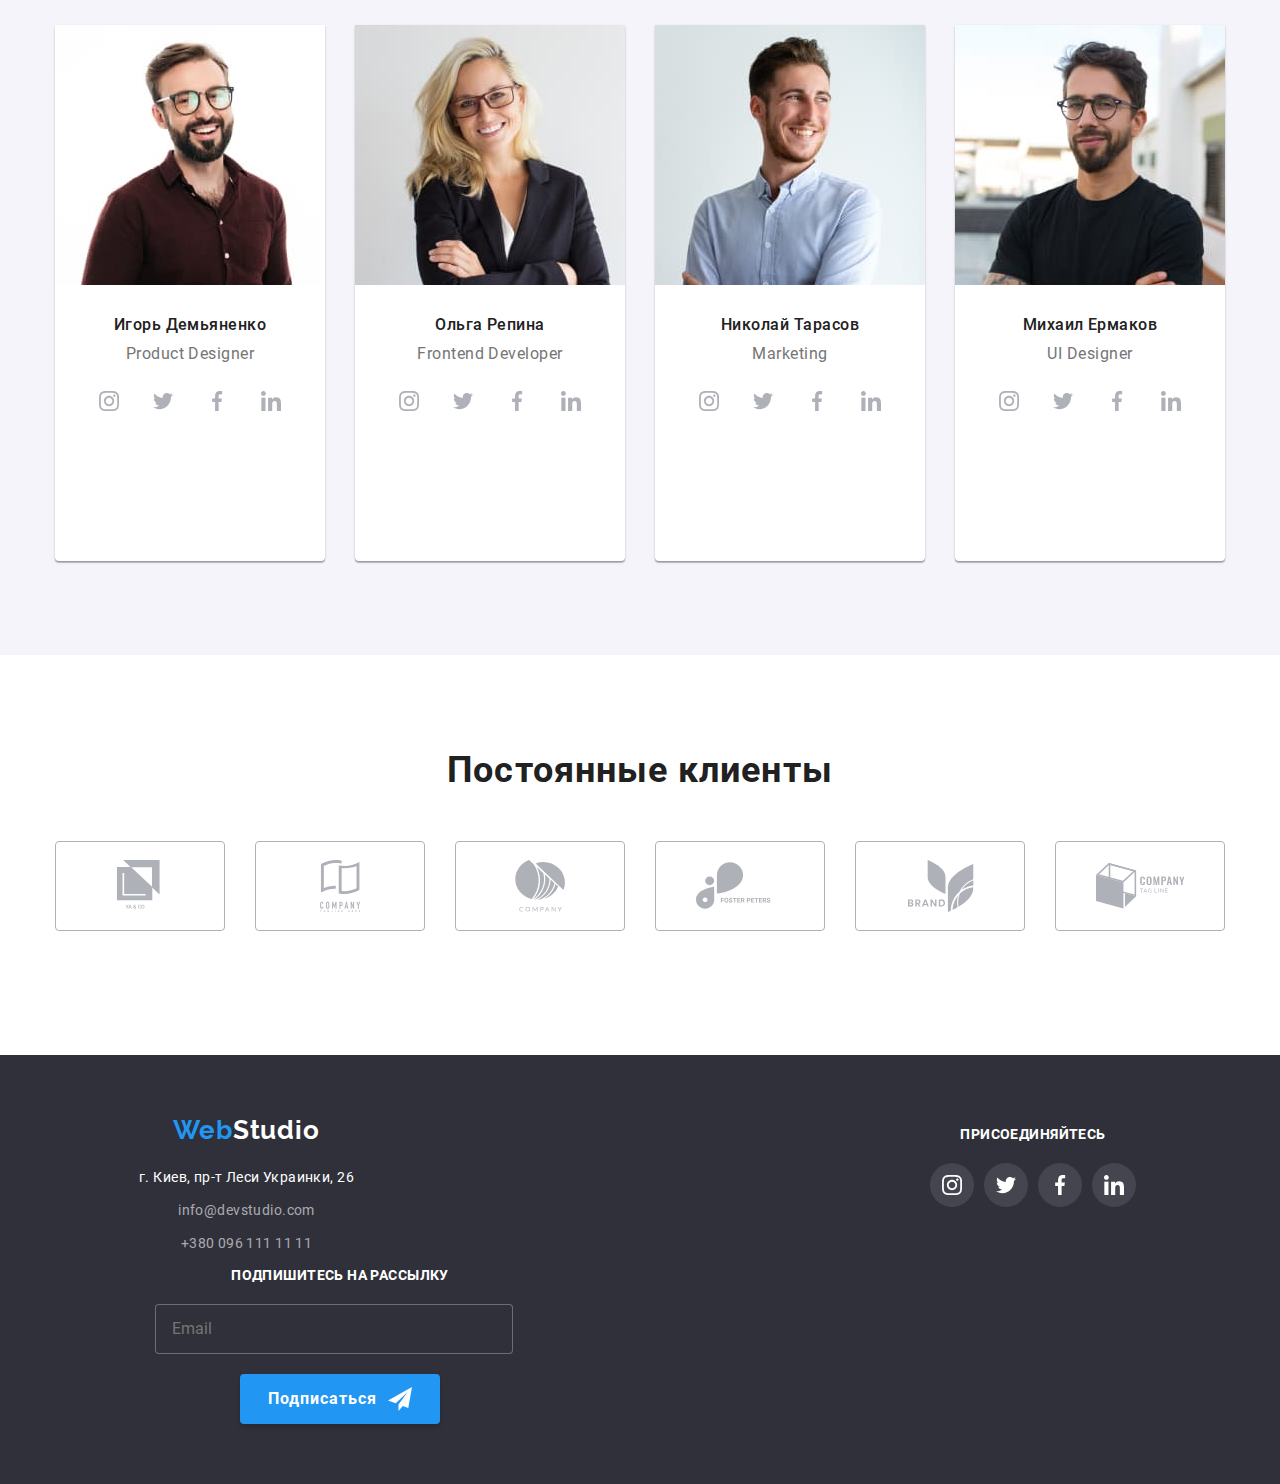
==== commit 359ec5b9: "15" ====
--- a/index.html
+++ b/index.html
@@ -15,43 +15,52 @@
 <body>
     <!--Шапка страницы-->
     <header class="head">
-        <div class="container">
+        <div class="container ">
+
+
             <nav class="nav">
                 <a href="./index.html" lang="en" class="logo link">Web<span class="logo-dark">Studio</span></a>
-                <ul class="menu-links list">
-                    <li class="list nav-listitems">
-                        <a href="./index.html" class="link-items accent link">Студия</a>
-                    </li>
-                    <li class="list nav-listitems">
-                        <a href="./portfolio.html" class="link-items link">Портфолио</a>
-                    </li>
-                    <li class="list nav-listitems">
-                        <a href="#" class="link-items link">Контакты</a>
-                    </li>
-                </ul>
+                <div class="menu-container" data-menu>
+                    <ul class="menu-links list">
+                        <li class="list nav-listitems">
+                            <a href="./index.html" class="link-items accent link">Студия</a>
+                        </li>
+                        <li class="list nav-listitems">
+                            <a href="./portfolio.html" class="link-items link">Портфолио</a>
+                        </li>
+                        <li class="list nav-listitems">
+                            <a href="#" class="link-items link">Контакты</a>
+                        </li>
+                    </ul>
+
+
+                    <address class="nav-address">
+                        <ul class="menu-links list">
+                            <li class="list nav-listitems">
+                                <a href="email:info@devstudio.com" class="address link">
+                                    <svg class="link-icon">
+                                        <use href="./images/sprite.svg#icon-mail"></use>
+                                    </svg>info@devstudio.com</a>
+                            </li>
+                            <li class="list nav-listitems">
+                                <a href="tel:+3800961111111" class="address link">
+                                    <svg class="link-icon">
+                                        <use href="./images/sprite.svg#icon-smartphone"></use>
+                                    </svg>+380 096 111 11 11</a>
+                            </li>
+                        </ul>
+                    </address>
+                </div>
+                <button type="button" class="menu-button " aria-expanded="false" data-menu-button>
+                    <svg width="40" height="40" aria-label="Переключатель мобильного мкню">
+                        <use class="icon-cross" href="./images/sprite.svg#icon-close_40px"></use>
+                        <use class="icon-menu" href="./images/sprite.svg#icon-menu_40px"></use>
+                    </svg>
+                </button>
             </nav>
-            <address class="nav-address">
-                <ul class="menu-links list">
-                    <li class="list nav-listitems">
-                        <a href="email:info@devstudio.com" class="address link">
-                            <svg class="link-icon">
-                                <use href="./images/sprite.svg#icon-mail"></use>
-                            </svg>info@devstudio.com</a>
-                    </li>
-                    <li class="list nav-listitems">
-                        <a href="tel:+3800961111111" class="address link">
-                            <svg class="link-icon">
-                                <use href="./images/sprite.svg#icon-smartphone"></use>
-                            </svg>+380 096 111 11 11</a>
-                    </li>
-                </ul>
-            </address>
-            <button type="button" class="menu-button " aria-expanded="false" data-menu-button>
-                <svg width="40" height="40" aria-label="Переключатель мобильного мкню">
-                    <use class="icon-cross" href="./images/sprite.svg#icon-close_40px"></use>
-                    <use class="icon-menu" href="./images/sprite.svg#icon-menu_40px"></use>
-                </svg>
-            </button>
+
+
+
         </div>
     </header>
     <main>
--- a/css/main.min.css
+++ b/css/main.min.css
@@ -1 +1 @@
-/*! normalize.css v8.0.1 | MIT License | github.com/necolas/normalize.css */html{line-height:1.15;-webkit-text-size-adjust:100%}body{margin:0}main{display:block}h1{font-size:2em;margin:.67em 0}hr{-webkit-box-sizing:content-box;box-sizing:content-box;height:0;overflow:visible}pre{font-family:monospace,monospace;font-size:1em}a{background-color:transparent}abbr[title]{border-bottom:none;text-decoration:underline;-webkit-text-decoration:underline dotted;text-decoration:underline dotted}b,strong{font-weight:bolder}code,kbd,samp{font-family:monospace,monospace;font-size:1em}small{font-size:80%}sub,sup{font-size:75%;line-height:0;position:relative;vertical-align:baseline}sub{bottom:-0.25em}sup{top:-0.5em}img{border-style:none}button,input,optgroup,select,textarea{font-family:inherit;font-size:100%;line-height:1.15;margin:0}button,input{overflow:visible}button,select{text-transform:none}button,[type=button],[type=reset],[type=submit]{-webkit-appearance:button}button::-moz-focus-inner,[type=button]::-moz-focus-inner,[type=reset]::-moz-focus-inner,[type=submit]::-moz-focus-inner{border-style:none;padding:0}button:-moz-focusring,[type=button]:-moz-focusring,[type=reset]:-moz-focusring,[type=submit]:-moz-focusring{outline:1px dotted ButtonText}fieldset{padding:.35em .75em .625em}legend{-webkit-box-sizing:border-box;box-sizing:border-box;color:inherit;display:table;max-width:100%;padding:0;white-space:normal}progress{vertical-align:baseline}textarea{overflow:auto}[type=checkbox],[type=radio]{-webkit-box-sizing:border-box;box-sizing:border-box;padding:0}[type=number]::-webkit-inner-spin-button,[type=number]::-webkit-outer-spin-button{height:auto}[type=search]{-webkit-appearance:textfield;outline-offset:-2px}[type=search]::-webkit-search-decoration{-webkit-appearance:none}::-webkit-file-upload-button{-webkit-appearance:button;font:inherit}details{display:block}summary{display:list-item}template{display:none}[hidden]{display:none}@font-face{font-family:"Roboto";src:url("../font/Roboto-Black.woff2") format("woff2"),url("../font/Roboto-Black.woff") format("woff");font-weight:900;font-style:normal}@font-face{font-family:"Roboto";src:url("../font/Roboto-Bold.woff2") format("woff2"),url("../font/Roboto-Bold.woff") format("woff");font-weight:700;font-style:normal}@font-face{font-family:"Roboto";src:url("../font/Roboto-Medium.woff2") format("woff2"),url("../font/Roboto-Medium.woff") format("woff");font-weight:500;font-style:normal}@font-face{font-family:"Roboto";src:url("../font/Roboto-Regular.woff2") format("woff2"),url("../font/Roboto-Regular.woff") format("woff");font-weight:400;font-style:normal}@font-face{font-family:"Raleway";src:url("../font/Raleway-Bold.woff2") format("woff2"),url("../font/Raleway-Bold.woff") format("woff");font-weight:700;font-style:normal}:root{--b-dark: #2f303a;--b-middle: #f5f4fa;--b-blue: #2196f3;--b-white: #ffffff;--b-black: #000000;--txt-dark: #212121;--txt-grey: #757575;--txt-light: #ffffff;--txt-bleu: #2196f3;--light: #afb1b8;--white: #ffffff;--accent-background: #2196f3;--dark-background: rgba(255, 255, 255, 0.1);--light-background: #ffffff;--main-font: Roboto, sans-serif;--secondary-font: Raleway, sans-serif;--timer: cubic-bezier(0.4, 0, 0.2, 1)}*,::after,::before{-webkit-box-sizing:border-box;box-sizing:border-box}body{font-family:var(--main-font);font-style:normal;color:var(--txt-grey)}h1,h2,h3,h4,h5,h6,p{margin:0}ul,li{margin:0;padding:0}img{display:block;margin:0}.link{text-decoration:none}.list{list-style:none}:root{--b-dark: #2f303a;--b-middle: #f5f4fa;--b-blue: #2196f3;--b-white: #ffffff;--b-black: #000000;--txt-dark: #212121;--txt-grey: #757575;--txt-light: #ffffff;--txt-bleu: #2196f3;--light: #afb1b8;--white: #ffffff;--accent-background: #2196f3;--dark-background: rgba(255, 255, 255, 0.1);--light-background: #ffffff;--main-font: Roboto, sans-serif;--secondary-font: Raleway, sans-serif;--timer: cubic-bezier(0.4, 0, 0.2, 1)}.visually-hidden{position:absolute;width:1px;height:1px;margin:-1px;padding:0;overflow:hidden;border:0;clip:rect(0 0 0 0)}.container{width:100%;padding:0 5px;margin:0 auto}@media screen and (min-width: 480px){.container{max-width:480px;padding:0 15px}}@media screen and (min-width: 768px){.container{max-width:768px}}@media screen and (min-width: 1200px){.container{max-width:1200px}}:root{--b-dark: #2f303a;--b-middle: #f5f4fa;--b-blue: #2196f3;--b-white: #ffffff;--b-black: #000000;--txt-dark: #212121;--txt-grey: #757575;--txt-light: #ffffff;--txt-bleu: #2196f3;--light: #afb1b8;--white: #ffffff;--accent-background: #2196f3;--dark-background: rgba(255, 255, 255, 0.1);--light-background: #ffffff;--main-font: Roboto, sans-serif;--secondary-font: Raleway, sans-serif;--timer: cubic-bezier(0.4, 0, 0.2, 1)}.btn{display:-webkit-box;display:-ms-flexbox;display:flex;font-family:var(--main-font);font-weight:bold;font-size:16px;line-height:1.875;letter-spacing:.06em;border:none;border-radius:4px}:root{--b-dark: #2f303a;--b-middle: #f5f4fa;--b-blue: #2196f3;--b-white: #ffffff;--b-black: #000000;--txt-dark: #212121;--txt-grey: #757575;--txt-light: #ffffff;--txt-bleu: #2196f3;--light: #afb1b8;--white: #ffffff;--accent-background: #2196f3;--dark-background: rgba(255, 255, 255, 0.1);--light-background: #ffffff;--main-font: Roboto, sans-serif;--secondary-font: Raleway, sans-serif;--timer: cubic-bezier(0.4, 0, 0.2, 1)}.logo{font-family:var(--secondary-font);color:var(--txt-bleu);font-style:normal;font-weight:700;font-size:24px;line-height:1.167;letter-spacing:.03em;height:28px}.logo-dark{color:var(--txt-dark)}.logo-white{color:var(--txt-light)}@media screen and (min-width: 1200px){.logo{font-size:26px;line-height:1.19;height:31px}}.section{padding:60px 0}@media screen and (min-width: 1200px){.section{padding:94px 0}}.secodary-title{color:var(--txt-dark);font-weight:bold;font-size:28px;line-height:1.172;text-align:center;letter-spacing:.03em;margin-bottom:30px}@media screen and (min-width: 1200px){.secodary-title{margin-bottom:50px}}:root{--b-dark: #2f303a;--b-middle: #f5f4fa;--b-blue: #2196f3;--b-white: #ffffff;--b-black: #000000;--txt-dark: #212121;--txt-grey: #757575;--txt-light: #ffffff;--txt-bleu: #2196f3;--light: #afb1b8;--white: #ffffff;--accent-background: #2196f3;--dark-background: rgba(255, 255, 255, 0.1);--light-background: #ffffff;--main-font: Roboto, sans-serif;--secondary-font: Raleway, sans-serif;--timer: cubic-bezier(0.4, 0, 0.2, 1)}.backdrop{position:fixed;left:0;top:0;z-index:100;width:100%;height:100%;background-color:rgba(0,0,0,.5);padding:93px 15px;overflow-y:scroll}.modal{padding:20px;position:relative;background-color:var(--b-white);-webkit-box-shadow:0px 1px 3px rgba(0,0,0,.12),0px 1px 1px rgba(0,0,0,.14),0px 2px 1px rgba(0,0,0,.2);box-shadow:0px 1px 3px rgba(0,0,0,.12),0px 1px 1px rgba(0,0,0,.14),0px 2px 1px rgba(0,0,0,.2);border-radius:4px}.close-btn{position:absolute;top:8px;right:8px;width:30px;height:30px;background-color:#fff;border:1px solid rgba(0,0,0,.1);border-radius:50%;cursor:pointer}.is-hidden{opacity:0;visibility:hidden;pointer-events:none}@media screen and (min-width: 481px){.modal{margin:auto;width:528px;min-height:581px}}@media screen and (min-width: 1200px){.backdrop{position:fixed;left:0;top:0;z-index:100;width:100%;height:100%;background-color:rgba(0,0,0,.5);-webkit-transition:all 250ms var(--timer);transition:all 250ms var(--timer)}.backdrop.is-hidden{-webkit-transition:all 250ms var(--timer);transition:all 250ms var(--timer)}.modal{position:absolute;top:50%;left:50%;padding:40px;-webkit-transform:translate(-50%, -50%) scale(1);transform:translate(-50%, -50%) scale(1);width:528px;min-height:581px;background-color:var(--b-white);-webkit-box-shadow:0px 1px 3px rgba(0,0,0,.12),0px 1px 1px rgba(0,0,0,.14),0px 2px 1px rgba(0,0,0,.2);box-shadow:0px 1px 3px rgba(0,0,0,.12),0px 1px 1px rgba(0,0,0,.14),0px 2px 1px rgba(0,0,0,.2);border-radius:4px;-webkit-transition:-webkit-transform 250ms var(--timer);transition:-webkit-transform 250ms var(--timer);transition:transform 250ms var(--timer);transition:transform 250ms var(--timer), -webkit-transform 250ms var(--timer)}.backdrop.is-hidden .modal{-webkit-transform:translate(-50%, -50%) scale(0);transform:translate(-50%, -50%) scale(0);-webkit-transition:opacity 250ms var(--timer);transition:opacity 250ms var(--timer)}.close-btn{position:absolute;top:8px;right:8px;width:30px;height:30px;background-color:#fff;border:1px solid rgba(0,0,0,.1);border-radius:50%;cursor:pointer}.is-hidden{opacity:0;visibility:hidden;pointer-events:none}}:root{--b-dark: #2f303a;--b-middle: #f5f4fa;--b-blue: #2196f3;--b-white: #ffffff;--b-black: #000000;--txt-dark: #212121;--txt-grey: #757575;--txt-light: #ffffff;--txt-bleu: #2196f3;--light: #afb1b8;--white: #ffffff;--accent-background: #2196f3;--dark-background: rgba(255, 255, 255, 0.1);--light-background: #ffffff;--main-font: Roboto, sans-serif;--secondary-font: Raleway, sans-serif;--timer: cubic-bezier(0.4, 0, 0.2, 1)}.social-list{display:-webkit-box;display:-ms-flexbox;display:flex;-webkit-box-pack:justify;-ms-flex-pack:justify;justify-content:space-between}.social-list-link{background-color:var(--light-background);display:-webkit-box;display:-ms-flexbox;display:flex;-webkit-box-pack:center;-ms-flex-pack:center;justify-content:center;-webkit-box-align:center;-ms-flex-align:center;align-items:center;width:44px;height:44px;border-radius:50%;-webkit-transition:background-color 250ms var(--timer);transition:background-color 250ms var(--timer)}.social-list-link:hover{background-color:var(--accent-background);-webkit-transform:opasity;transform:opasity}.social-list-link:focus{background-color:var(--accent-background);outline:1px solid #757575;-webkit-transform:opasity;transform:opasity}.social-list-icon{width:20px;height:20px;fill:var(--light);-webkit-transition:fill 250ms var(--timer);transition:fill 250ms var(--timer)}.social-list-link:hover .social-list-icon,.social-list-link:focus .social-list-icon{fill:var(--white);-webkit-transform:opasity;transform:opasity}.social-list-item:not(:last-child){margin-right:10px}:root{--b-dark: #2f303a;--b-middle: #f5f4fa;--b-blue: #2196f3;--b-white: #ffffff;--b-black: #000000;--txt-dark: #212121;--txt-grey: #757575;--txt-light: #ffffff;--txt-bleu: #2196f3;--light: #afb1b8;--white: #ffffff;--accent-background: #2196f3;--dark-background: rgba(255, 255, 255, 0.1);--light-background: #ffffff;--main-font: Roboto, sans-serif;--secondary-font: Raleway, sans-serif;--timer: cubic-bezier(0.4, 0, 0.2, 1)}.menu-button{display:-webkit-inline-box;display:-ms-inline-flexbox;display:inline-flex;position:absolute;right:15px;margin:0;padding:0;border:none;background-color:transparent}.menu-button .icon-cross{display:none}.menu-button.is-open .icon-cross{display:block}.menu-button.is-open .icon-menu{display:none}.head{padding-top:24px;padding-bottom:25px;border-bottom-width:1px;border-bottom-style:solid;border-bottom-color:#eee}.head .container{display:-webkit-box;display:-ms-flexbox;display:flex;-webkit-box-align:center;-ms-flex-align:center;align-items:center;position:relative}.head .logo{margin-right:93px}.head .nav-address{margin-left:auto}@media screen and (min-width: 768px){.menu-button{display:none}.nav{display:-webkit-box;display:-ms-flexbox;display:flex;-webkit-box-align:center;-ms-flex-align:center;align-items:center}.nav-listitems{display:-webkit-box;display:-ms-flexbox;display:flex;-webkit-box-align:center;-ms-flex-align:center;align-items:center}.nav-listitems:not(:last-child){margin-right:50px}.menu-links{display:-webkit-box;display:-ms-flexbox;display:flex}.link-items{color:var(--txt-dark);font-weight:500;font-size:14px;line-height:1.14;letter-spacing:.02em;display:-webkit-box;display:-ms-flexbox;display:flex;-webkit-transition:color 250ms var(--timer);transition:color 250ms var(--timer)}.link-items:hover{color:var(--txt-bleu);-webkit-transform:opasity;transform:opasity}.link-items:focus{color:var(--txt-bleu);outline:1px solid #757575;-webkit-transform:opasity;transform:opasity}.link-icon{display:-webkit-box;display:-ms-flexbox;display:flex;width:16px;height:16px;background-color:var(--light-background);fill:var(--txt-grey);margin-right:10px;-o-object-fit:contain;object-fit:contain;-o-object-position:center;object-position:center;-webkit-transition:fill 250ms var(--timer);transition:fill 250ms var(--timer)}.address{display:-webkit-box;display:-ms-flexbox;display:flex;color:var(--txt-grey);font-weight:500;font-style:normal;font-size:14px;line-height:1.14;letter-spacing:.02em;-webkit-transition:color 250ms var(--timer);transition:color 250ms var(--timer)}.address:focus{color:var(--txt-bleu);outline:1px solid #757575;-webkit-transform:opasity;transform:opasity}.address:hover{color:var(--txt-bleu);-webkit-transform:opasity;transform:opasity}.address:hover .link-icon,.address:focus .link-icon{fill:var(--txt-bleu);color:var(--txt-bleu);outline:none;-webkit-transform:opasity;transform:opasity}.accent{color:var(--txt-bleu);position:relative}a.accent::after{content:"";position:absolute;width:100%;height:4px;top:45px;border-radius:4px;background-color:var(--b-blue)}}:root{--b-dark: #2f303a;--b-middle: #f5f4fa;--b-blue: #2196f3;--b-white: #ffffff;--b-black: #000000;--txt-dark: #212121;--txt-grey: #757575;--txt-light: #ffffff;--txt-bleu: #2196f3;--light: #afb1b8;--white: #ffffff;--accent-background: #2196f3;--dark-background: rgba(255, 255, 255, 0.1);--light-background: #ffffff;--main-font: Roboto, sans-serif;--secondary-font: Raleway, sans-serif;--timer: cubic-bezier(0.4, 0, 0.2, 1)}.hero{min-height:400px}.hero .container{height:400px;background-color:var(--b-dark);background-image:-webkit-gradient(linear, left top, left bottom, from(rgba(47, 48, 58, 0.4)), to(rgba(47, 48, 58, 0.4))),url(../../images/main/hero_mobile.jpg);background-image:linear-gradient(rgba(47, 48, 58, 0.4), rgba(47, 48, 58, 0.4)),url(../../images/main/hero_mobile.jpg);background-repeat:no-repeat;background-size:480px 400px;background-position:center}.hero-descr{display:-webkit-box;display:-ms-flexbox;display:flex;-webkit-box-orient:vertical;-webkit-box-direction:normal;-ms-flex-direction:column;flex-direction:column;-webkit-box-align:center;-ms-flex-align:center;align-items:center;padding-top:118px}.main-title{color:var(--txt-light);font-weight:900;font-size:26px;line-height:1.615;text-align:center;letter-spacing:.06em;text-transform:uppercase;width:360px;margin:0}.btn-hero{color:var(--txt-light);background-color:var(--b-blue);margin-top:30px;padding:10px 30px;width:200px;height:50px;-webkit-box-align:center;-ms-flex-align:center;align-items:center;letter-spacing:.05em;-webkit-transition:color 250ms var(--timer);transition:color 250ms var(--timer)}.btn-hero:hover{color:var(--txt-dark);cursor:pointer;-webkit-transform:opasity;transform:opasity}@media screen and (min-width: 320px)and (max-width: 400px){.main-title{font-size:24px;width:100%}}@media screen and (min-device-pixel-ratio: 2)and (min-width: 320px)and (max-width: 767px),screen and (-webkit-min-device-pixel-ratio: 2)and (min-width: 320px)and (max-width: 767px),screen and (min-resolution: 192dpi)and (min-width: 320px)and (max-width: 767px),screen and (min-resolution: 2dppx)and (min-width: 320px)and (max-width: 767px){.hero .container{background-image:-webkit-gradient(linear, left top, left bottom, from(rgba(47, 48, 58, 0.4)), to(rgba(47, 48, 58, 0.4))),url(../../images/main/hero_mobile@2x.jpg);background-image:linear-gradient(rgba(47, 48, 58, 0.4), rgba(47, 48, 58, 0.4)),url(../../images/main/hero_mobile@2x.jpg)}}@media screen and (min-width: 768px){.hero .container{background-image:-webkit-gradient(linear, left top, left bottom, from(rgba(47, 48, 58, 0.4)), to(rgba(47, 48, 58, 0.4))),url(../../images/main/hero_tablet.jpg);background-image:linear-gradient(rgba(47, 48, 58, 0.4), rgba(47, 48, 58, 0.4)),url(../../images/main/hero_tablet.jpg);background-repeat:no-repeat;background-size:768px 400px;background-position:center}}@media screen and (min-width: 1200px){.hero{display:-webkit-box;display:-ms-flexbox;display:flex;min-height:600px;-webkit-box-align:center;-ms-flex-align:center;align-items:center;-webkit-box-orient:vertical;-webkit-box-direction:normal;-ms-flex-direction:column;flex-direction:column}.hero .container{min-height:600px;width:1600px;background-color:var(--b-dark);background-image:-webkit-gradient(linear, left top, left bottom, from(rgba(47, 48, 58, 0.4)), to(rgba(47, 48, 58, 0.4))),url(../images/main/hero.jpg);background-image:linear-gradient(rgba(47, 48, 58, 0.4), rgba(47, 48, 58, 0.4)),url(../images/main/hero.jpg);background-repeat:no-repeat;background-size:cover;-webkit-box-orient:vertical;-webkit-box-direction:normal;-ms-flex-direction:column;flex-direction:column;-webkit-box-align:center;-ms-flex-align:center;align-items:center}.hero-descr{margin-top:207px;display:-webkit-box;display:-ms-flexbox;display:flex;-webkit-box-orient:vertical;-webkit-box-direction:normal;-ms-flex-direction:column;flex-direction:column;-webkit-box-align:center;-ms-flex-align:center;align-items:center}.main-title{color:var(--txt-light);font-weight:900;font-size:44px;line-height:1.36;text-align:center;letter-spacing:.06em;text-transform:uppercase;width:696px;margin:0}.btn-hero{color:var(--txt-light);margin-top:30px;padding:10px 31px;width:200px;height:50px;-webkit-box-align:center;-ms-flex-align:center;align-items:center;letter-spacing:.05em;-webkit-transition:color 250ms var(--timer);transition:color 250ms var(--timer)}.btn-hero:hover{color:var(--txt-dark);cursor:pointer;-webkit-transform:opasity;transform:opasity}.btn-hero:focus{color:var(--txt-dark);cursor:pointer;-webkit-transform:opasity;transform:opasity}}:root{--b-dark: #2f303a;--b-middle: #f5f4fa;--b-blue: #2196f3;--b-white: #ffffff;--b-black: #000000;--txt-dark: #212121;--txt-grey: #757575;--txt-light: #ffffff;--txt-bleu: #2196f3;--light: #afb1b8;--white: #ffffff;--accent-background: #2196f3;--dark-background: rgba(255, 255, 255, 0.1);--light-background: #ffffff;--main-font: Roboto, sans-serif;--secondary-font: Raleway, sans-serif;--timer: cubic-bezier(0.4, 0, 0.2, 1)}.advance.container{display:-webkit-box;display:-ms-flexbox;display:flex;-webkit-box-pack:center;-ms-flex-pack:center;justify-content:center}.description{font-weight:normal;font-size:14px;line-height:1.71;letter-spacing:.03em;margin-top:10px;padding-right:10px}.description-title{color:var(--txt-dark);font-weight:bold;font-size:14px;line-height:1.14;letter-spacing:.03em;text-transform:uppercase}.principle{width:100%}.principle-icon{display:-webkit-box;display:-ms-flexbox;display:flex;-webkit-box-pack:center;-ms-flex-pack:center;justify-content:center;-webkit-box-align:center;-ms-flex-align:center;align-items:center;height:120px;background-color:var(--b-middle);border-radius:4px;margin-bottom:30px}.principle-example{width:70px;height:70px}.principle:not(:last-child){margin-bottom:30px}@media screen and (min-width: 768px){.principle{width:354px;margin-right:30px}.principle-icon{width:100%}.principle:nth-child(2n){margin-right:0}.principle:nth-last-child(-n+2){margin-bottom:0}.works-box{display:-webkit-box;display:-ms-flexbox;display:flex;-ms-flex-wrap:wrap;flex-wrap:wrap;-ms-flex-preferred-size:calc((100%-30px) / 2);flex-basis:calc((100%-30px) / 2)}}@media screen and (min-width: 1200px){.advance{padding-bottom:0}.principle{width:270px}.principle:not(:last-child){margin-right:30px}.principle-icon{width:270px}.works-box{display:-webkit-box;display:-ms-flexbox;display:flex}}:root{--b-dark: #2f303a;--b-middle: #f5f4fa;--b-blue: #2196f3;--b-white: #ffffff;--b-black: #000000;--txt-dark: #212121;--txt-grey: #757575;--txt-light: #ffffff;--txt-bleu: #2196f3;--light: #afb1b8;--white: #ffffff;--accent-background: #2196f3;--dark-background: rgba(255, 255, 255, 0.1);--light-background: #ffffff;--main-font: Roboto, sans-serif;--secondary-font: Raleway, sans-serif;--timer: cubic-bezier(0.4, 0, 0.2, 1)}@media screen and (min-width: 320px){.our_work{display:none}}@media screen and (min-width: 1200px){.our_work{display:contents;-webkit-box-orient:horizontal;-webkit-box-direction:normal;-ms-flex-direction:row;flex-direction:row}.secodary-title{color:var(--txt-dark);font-weight:bold;font-size:36px;line-height:1.17;text-align:center;letter-spacing:.03em;margin-bottom:50px}.pictures-box{display:-webkit-box;display:-ms-flexbox;display:flex;-webkit-box-align:center;-ms-flex-align:center;align-items:center}.picture{position:relative}.picture:not(:last-child){margin-right:30px}.shadow-text{position:absolute;bottom:0;left:0;display:-webkit-box;display:-ms-flexbox;display:flex;-webkit-box-align:center;-ms-flex-align:center;align-items:center;-webkit-box-pack:center;-ms-flex-pack:center;justify-content:center;width:370px;height:70px;background-color:rgba(47,48,58,.8)}.shadow-text-descript{color:var(--txt-light);font-style:normal;font-weight:bold;font-size:14px;line-height:1.14;letter-spacing:.03em;text-transform:uppercase}}:root{--b-dark: #2f303a;--b-middle: #f5f4fa;--b-blue: #2196f3;--b-white: #ffffff;--b-black: #000000;--txt-dark: #212121;--txt-grey: #757575;--txt-light: #ffffff;--txt-bleu: #2196f3;--light: #afb1b8;--white: #ffffff;--accent-background: #2196f3;--dark-background: rgba(255, 255, 255, 0.1);--light-background: #ffffff;--main-font: Roboto, sans-serif;--secondary-font: Raleway, sans-serif;--timer: cubic-bezier(0.4, 0, 0.2, 1)}.team{background-color:var(--b-middle);width:100%}.team-card{max-width:480px;margin-bottom:30px;background-color:#fff;-webkit-box-shadow:0px 1px 3px rgba(0,0,0,.12),0px 1px 1px rgba(0,0,0,.14),0px 2px 1px rgba(0,0,0,.2);box-shadow:0px 1px 3px rgba(0,0,0,.12),0px 1px 1px rgba(0,0,0,.14),0px 2px 1px rgba(0,0,0,.2);border-radius:0px 0px 4px 4px}.team-card:last-child{margin-bottom:0}@media screen and (min-width: 320px)and (max-width: 400px){.team-card{width:100%}}.worker-description{display:-webkit-box;display:-ms-flexbox;display:flex;-webkit-box-orient:vertical;-webkit-box-direction:normal;-ms-flex-direction:column;flex-direction:column;-webkit-box-align:center;-ms-flex-align:center;align-items:center;padding-top:30px;padding-bottom:30px}.worker-name{color:var(--txt-dark);font-weight:500;font-size:16px;line-height:1.19;letter-spacing:.03em;margin-bottom:10px}.speciality{font-weight:normal;font-size:16px;line-height:1.19;letter-spacing:.03em;margin-bottom:16px}.about__list-picture,.about__team-img{width:100%}@media screen and (min-width: 768px){.card-box{display:-webkit-box;display:-ms-flexbox;display:flex;-ms-flex-wrap:wrap;flex-wrap:wrap;-ms-flex-preferred-size:calc((100%-30px) / 2);flex-basis:calc((100%-30px) / 2)}.team-card{width:354px;height:536px;margin-right:30px;background-color:#fff;-webkit-box-shadow:0px 1px 3px rgba(0,0,0,.12),0px 1px 1px rgba(0,0,0,.14),0px 2px 1px rgba(0,0,0,.2);box-shadow:0px 1px 3px rgba(0,0,0,.12),0px 1px 1px rgba(0,0,0,.14),0px 2px 1px rgba(0,0,0,.2);border-radius:0px 0px 4px 4px}.team-card:nth-child(2n){margin-right:0}.team-card:nth-last-child(-n+2){margin-bottom:0}}@media screen and (min-width: 1200px){.team{background-color:var(--b-middle);min-height:648px}.team-card{width:270px;margin-bottom:0;background-color:#fff;-webkit-box-shadow:0px 1px 3px rgba(0,0,0,.12),0px 1px 1px rgba(0,0,0,.14),0px 2px 1px rgba(0,0,0,.2);box-shadow:0px 1px 3px rgba(0,0,0,.12),0px 1px 1px rgba(0,0,0,.14),0px 2px 1px rgba(0,0,0,.2);border-radius:0px 0px 4px 4px}.team-card:not(:last-child){margin-right:30px;margin-bottom:0}.card-box{display:-webkit-box;display:-ms-flexbox;display:flex}.worker-description{display:-webkit-box;display:-ms-flexbox;display:flex;-webkit-box-orient:vertical;-webkit-box-direction:normal;-ms-flex-direction:column;flex-direction:column;-webkit-box-align:center;-ms-flex-align:center;align-items:center;padding-top:30px;padding-bottom:30px}.worker-name{color:var(--txt-dark);font-weight:500;font-size:16px;line-height:1.19;letter-spacing:.03em;margin-bottom:10px}.speciality{font-weight:normal;font-size:16px;line-height:1.19;letter-spacing:.03em;margin-bottom:16px}}:root{--b-dark: #2f303a;--b-middle: #f5f4fa;--b-blue: #2196f3;--b-white: #ffffff;--b-black: #000000;--txt-dark: #212121;--txt-grey: #757575;--txt-light: #ffffff;--txt-bleu: #2196f3;--light: #afb1b8;--white: #ffffff;--accent-background: #2196f3;--dark-background: rgba(255, 255, 255, 0.1);--light-background: #ffffff;--main-font: Roboto, sans-serif;--secondary-font: Raleway, sans-serif;--timer: cubic-bezier(0.4, 0, 0.2, 1)}.client{display:-webkit-box;display:-ms-flexbox;display:flex;-ms-flex-wrap:wrap;flex-wrap:wrap;-webkit-box-pack:center;-ms-flex-pack:center;justify-content:center;-ms-flex-preferred-size:calc((100%-30px) / 2);flex-basis:calc((100%-30px) / 2)}.client-icon{display:-webkit-box;display:-ms-flexbox;display:flex;-webkit-box-align:center;-ms-flex-align:center;align-items:center;-webkit-box-pack:center;-ms-flex-pack:center;justify-content:center;width:210px;height:90px;margin-right:30px;margin-bottom:30px}.client-icon:nth-child(2n){margin-right:0}.client-icon:nth-last-child(-n+2){margin-bottom:0}.client-link{display:-webkit-box;display:-ms-flexbox;display:flex;width:100%;height:100%;-webkit-box-align:center;-ms-flex-align:center;align-items:center;-webkit-box-pack:center;-ms-flex-pack:center;justify-content:center;margin:auto;border:1px solid var(--light);border-radius:4px}.client-link:hover{border:1px solid var(--accent-background);-webkit-transform:opasity;transform:opasity}.client-link:focus{border:1px solid var(--accent-background);outline:1px solid #757575;-webkit-transform:opasity;transform:opasity}.client-logo-icon{width:89px;height:52px;fill:var(--light);-webkit-transition:fill 250ms var(--timer);transition:fill 250ms var(--timer)}.client-link:focus .client-logo-icon,.client-link:hover .client-logo-icon{fill:var(--accent-background);-webkit-transform:opasity;transform:opasity}@media screen and (min-width: 320px)and (max-width: 400px){.client-icon{width:140px;margin-right:20px}}@media screen and (min-width: 400px)and (max-width: 479px){.client-icon{width:180px;margin-right:20px}}@media screen and (min-width: 768px){.client{-webkit-box-pack:justify;-ms-flex-pack:justify;justify-content:space-between}.client-icon{width:226px;margin-right:0}.client-icon:nth-child(3n){margin-right:0}.client-icon:nth-last-child(-n+3){margin-bottom:0}}@media screen and (min-width: 1200px){.list .client{display:-webkit-box;display:-ms-flexbox;display:flex}.client-icon{width:170px}.client-icon:not(:last-child){margin-right:30px}}:root{--b-dark: #2f303a;--b-middle: #f5f4fa;--b-blue: #2196f3;--b-white: #ffffff;--b-black: #000000;--txt-dark: #212121;--txt-grey: #757575;--txt-light: #ffffff;--txt-bleu: #2196f3;--light: #afb1b8;--white: #ffffff;--accent-background: #2196f3;--dark-background: rgba(255, 255, 255, 0.1);--light-background: #ffffff;--main-font: Roboto, sans-serif;--secondary-font: Raleway, sans-serif;--timer: cubic-bezier(0.4, 0, 0.2, 1)}:root{--b-dark: #2f303a;--b-middle: #f5f4fa;--b-blue: #2196f3;--b-white: #ffffff;--b-black: #000000;--txt-dark: #212121;--txt-grey: #757575;--txt-light: #ffffff;--txt-bleu: #2196f3;--light: #afb1b8;--white: #ffffff;--accent-background: #2196f3;--dark-background: rgba(255, 255, 255, 0.1);--light-background: #ffffff;--main-font: Roboto, sans-serif;--secondary-font: Raleway, sans-serif;--timer: cubic-bezier(0.4, 0, 0.2, 1)}.btn{display:-webkit-box;display:-ms-flexbox;display:flex;font-family:var(--main-font);font-weight:bold;font-size:16px;line-height:1.875;letter-spacing:.06em;border:none;border-radius:4px}.footer{background-color:var(--b-dark);padding-top:60px;padding-bottom:60px;-webkit-box-pack:center;-ms-flex-pack:center;justify-content:center}.footer-address{font-weight:normal;font-size:14px;font-style:normal;line-height:1.71;letter-spacing:.03em;margin-top:20px;margin-bottom:60px}.footer .social-list-icon{fill:var(--white)}.footer .social-list-link{background-color:var(--dark-background)}.contakt-box{display:-webkit-box;display:-ms-flexbox;display:flex;-webkit-box-orient:vertical;-webkit-box-direction:normal;-ms-flex-direction:column;flex-direction:column;-webkit-box-align:center;-ms-flex-align:center;align-items:center}.link-addres{color:var(--txt-light)}.link-contact{color:rgba(255,255,255,.6);display:-webkit-box;display:-ms-flexbox;display:flex;-webkit-box-orient:vertical;-webkit-box-direction:normal;-ms-flex-direction:column;flex-direction:column;-webkit-box-align:center;-ms-flex-align:center;align-items:center}.following-box{display:-webkit-box;display:-ms-flexbox;display:flex;-webkit-box-orient:vertical;-webkit-box-direction:normal;-ms-flex-direction:column;flex-direction:column;-webkit-box-align:center;-ms-flex-align:center;align-items:center;margin-bottom:60px}.follow-mailing{color:var(--txt-light);font-style:normal;font-weight:bold;font-size:14px;line-height:1.14;letter-spacing:.03em;text-transform:uppercase;margin-bottom:20px}.mailing-box{display:-webkit-box;display:-ms-flexbox;display:flex;-webkit-box-orient:vertical;-webkit-box-direction:normal;-ms-flex-direction:column;flex-direction:column;-webkit-box-align:center;-ms-flex-align:center;align-items:center;width:100%}.mailing-box .btn{display:-webkit-box;display:-ms-flexbox;display:flex;width:200px;height:50px;padding:10px 28px;color:var(--white);background-color:var(--b-blue);-webkit-box-shadow:0px 4px 4px rgba(0,0,0,.15);box-shadow:0px 4px 4px rgba(0,0,0,.15)}.mailing-input{width:100%;height:50px;background-color:var(--b-dark);border:1px solid rgba(255,255,255,.3);border-radius:4px;margin-bottom:20px;padding-left:16px;padding-top:15px;padding-bottom:15px}.list-element:not(:last-child){margin-bottom:8px}.form-contact{display:-webkit-box;display:-ms-flexbox;display:flex;-webkit-box-orient:vertical;-webkit-box-direction:normal;-ms-flex-direction:column;flex-direction:column;-webkit-box-align:center;-ms-flex-align:center;align-items:center;width:100%}.svg-position{display:-webkit-box;display:-ms-flexbox;display:flex;position:relative}.icon-send-fly{position:absolute;right:28px;top:13px;display:-webkit-box;display:-ms-flexbox;display:flex;fill:var(--txt-light)}@media screen and (min-width: 768px){.footer{min-height:463px}.footer .container{display:-webkit-box;display:-ms-flexbox;display:flex;-ms-flex-wrap:wrap;flex-wrap:wrap;-webkit-box-pack:justify;-ms-flex-pack:justify;justify-content:space-between}.contakt-box{width:232px;margin-left:76px}.following-box{margin-right:89px;margin-top:5px}.mailing-box{width:450px;margin-left:auto;margin-right:auto}}@media screen and (min-width: 1200px){.footer{min-height:252px}.footer .container{-webkit-box-align:start;-ms-flex-align:start;align-items:flex-start;display:-webkit-box;display:-ms-flexbox;display:flex;-webkit-box-orient:horizontal;-webkit-box-direction:normal;-ms-flex-direction:row;flex-direction:row;-webkit-box-pack:justify;-ms-flex-pack:justify;justify-content:space-between}.footer-address{margin-bottom:0}.social-list-link:hover .footer,.social-list-link:focus .footer{fill:var(--white);-webkit-transform:opasity;transform:opasity}.footer .social-list-link:hover{background-color:var(--accent-background);-webkit-transform:opasity;transform:opasity}.footer .social-list-link:focus{background-color:var(--accent-background);outline:1px solid #757575;-webkit-transform:opasity;transform:opasity}.footer .contakt-box{width:231px}.footer .link-addres{-webkit-transition:color 250ms var(--timer);transition:color 250ms var(--timer)}.footer .link-addres:hover{color:var(--txt-bleu);-webkit-transform:opasity;transform:opasity}.footer .link-addres:focus{color:var(--txt-bleu);outline:1px solid #757575;-webkit-transform:opasity;transform:opasity}.footer .link-contact:hover{color:var(--txt-bleu);-webkit-transform:opasity;transform:opasity}.footer .link-contact:focus{color:var(--txt-bleu);outline:1px solid #757575;-webkit-transform:opasity;transform:opasity}.footer .list-element:not(:last-child){margin-bottom:9px}.footer .following-box{margin-bottom:0;margin-top:12px;width:206px}.footer .form-contact{position:relative}.footer .mailing-input{width:358px;height:50px;background-color:var(--b-dark);border:1px solid rgba(255,255,255,.3);border-radius:4px;margin-right:12px;padding-left:16px;padding-top:15px;padding-bottom:15px}.footer .mailing-input:focus{outline:none;color:var(--txt-grey);border:1px solid var(--accent-background)}.footer .mailing-box{display:-webkit-box;display:-ms-flexbox;display:flex;-webkit-box-orient:vertical;-webkit-box-direction:normal;-ms-flex-direction:column;flex-direction:column;margin:12px 0 0 0;width:570px}.footer .mailing-box .btn{display:-webkit-box;display:-ms-flexbox;display:flex;width:200px;height:50px;padding:10px 28px;color:var(--white);-webkit-box-shadow:0px 4px 4px rgba(0,0,0,.15);box-shadow:0px 4px 4px rgba(0,0,0,.15);-webkit-transition:color 250ms var(--timer);transition:color 250ms var(--timer)}.footer .btn-follow-mailing:focus,.footer .btn-follow-mailing:hover{cursor:pointer;color:var(--txt-dark);-webkit-transform:opasity;transform:opasity}.footer .icon-send-fly{position:absolute;right:28px;top:13px;display:-webkit-box;display:-ms-flexbox;display:flex;fill:var(--txt-light)}}/*# sourceMappingURL=main.min.css.map */+/*! normalize.css v8.0.1 | MIT License | github.com/necolas/normalize.css */html{line-height:1.15;-webkit-text-size-adjust:100%}body{margin:0}main{display:block}h1{font-size:2em;margin:.67em 0}hr{-webkit-box-sizing:content-box;box-sizing:content-box;height:0;overflow:visible}pre{font-family:monospace,monospace;font-size:1em}a{background-color:transparent}abbr[title]{border-bottom:none;text-decoration:underline;-webkit-text-decoration:underline dotted;text-decoration:underline dotted}b,strong{font-weight:bolder}code,kbd,samp{font-family:monospace,monospace;font-size:1em}small{font-size:80%}sub,sup{font-size:75%;line-height:0;position:relative;vertical-align:baseline}sub{bottom:-0.25em}sup{top:-0.5em}img{border-style:none}button,input,optgroup,select,textarea{font-family:inherit;font-size:100%;line-height:1.15;margin:0}button,input{overflow:visible}button,select{text-transform:none}button,[type=button],[type=reset],[type=submit]{-webkit-appearance:button}button::-moz-focus-inner,[type=button]::-moz-focus-inner,[type=reset]::-moz-focus-inner,[type=submit]::-moz-focus-inner{border-style:none;padding:0}button:-moz-focusring,[type=button]:-moz-focusring,[type=reset]:-moz-focusring,[type=submit]:-moz-focusring{outline:1px dotted ButtonText}fieldset{padding:.35em .75em .625em}legend{-webkit-box-sizing:border-box;box-sizing:border-box;color:inherit;display:table;max-width:100%;padding:0;white-space:normal}progress{vertical-align:baseline}textarea{overflow:auto}[type=checkbox],[type=radio]{-webkit-box-sizing:border-box;box-sizing:border-box;padding:0}[type=number]::-webkit-inner-spin-button,[type=number]::-webkit-outer-spin-button{height:auto}[type=search]{-webkit-appearance:textfield;outline-offset:-2px}[type=search]::-webkit-search-decoration{-webkit-appearance:none}::-webkit-file-upload-button{-webkit-appearance:button;font:inherit}details{display:block}summary{display:list-item}template{display:none}[hidden]{display:none}@font-face{font-family:"Roboto";src:url("../font/Roboto-Black.woff2") format("woff2"),url("../font/Roboto-Black.woff") format("woff");font-weight:900;font-style:normal}@font-face{font-family:"Roboto";src:url("../font/Roboto-Bold.woff2") format("woff2"),url("../font/Roboto-Bold.woff") format("woff");font-weight:700;font-style:normal}@font-face{font-family:"Roboto";src:url("../font/Roboto-Medium.woff2") format("woff2"),url("../font/Roboto-Medium.woff") format("woff");font-weight:500;font-style:normal}@font-face{font-family:"Roboto";src:url("../font/Roboto-Regular.woff2") format("woff2"),url("../font/Roboto-Regular.woff") format("woff");font-weight:400;font-style:normal}@font-face{font-family:"Raleway";src:url("../font/Raleway-Bold.woff2") format("woff2"),url("../font/Raleway-Bold.woff") format("woff");font-weight:700;font-style:normal}:root{--b-dark: #2f303a;--b-middle: #f5f4fa;--b-blue: #2196f3;--b-white: #ffffff;--b-black: #000000;--txt-dark: #212121;--txt-grey: #757575;--txt-light: #ffffff;--txt-bleu: #2196f3;--light: #afb1b8;--white: #ffffff;--accent-background: #2196f3;--dark-background: rgba(255, 255, 255, 0.1);--light-background: #ffffff;--main-font: Roboto, sans-serif;--secondary-font: Raleway, sans-serif;--timer: cubic-bezier(0.4, 0, 0.2, 1)}*,::after,::before{-webkit-box-sizing:border-box;box-sizing:border-box}body{font-family:var(--main-font);font-style:normal;color:var(--txt-grey)}h1,h2,h3,h4,h5,h6,p{margin:0}ul,li{margin:0;padding:0}img{display:block;margin:0}.link{text-decoration:none}.list{list-style:none}:root{--b-dark: #2f303a;--b-middle: #f5f4fa;--b-blue: #2196f3;--b-white: #ffffff;--b-black: #000000;--txt-dark: #212121;--txt-grey: #757575;--txt-light: #ffffff;--txt-bleu: #2196f3;--light: #afb1b8;--white: #ffffff;--accent-background: #2196f3;--dark-background: rgba(255, 255, 255, 0.1);--light-background: #ffffff;--main-font: Roboto, sans-serif;--secondary-font: Raleway, sans-serif;--timer: cubic-bezier(0.4, 0, 0.2, 1)}.visually-hidden{position:absolute;width:1px;height:1px;margin:-1px;padding:0;overflow:hidden;border:0;clip:rect(0 0 0 0)}.container{width:100%;padding:0 5px;margin:0 auto}@media screen and (min-width: 480px){.container{max-width:480px;padding:0 15px}}@media screen and (min-width: 768px){.container{max-width:768px}}@media screen and (min-width: 1200px){.container{max-width:1200px}}:root{--b-dark: #2f303a;--b-middle: #f5f4fa;--b-blue: #2196f3;--b-white: #ffffff;--b-black: #000000;--txt-dark: #212121;--txt-grey: #757575;--txt-light: #ffffff;--txt-bleu: #2196f3;--light: #afb1b8;--white: #ffffff;--accent-background: #2196f3;--dark-background: rgba(255, 255, 255, 0.1);--light-background: #ffffff;--main-font: Roboto, sans-serif;--secondary-font: Raleway, sans-serif;--timer: cubic-bezier(0.4, 0, 0.2, 1)}.btn{display:-webkit-box;display:-ms-flexbox;display:flex;font-family:var(--main-font);font-weight:bold;font-size:16px;line-height:1.875;letter-spacing:.06em;border:none;border-radius:4px}:root{--b-dark: #2f303a;--b-middle: #f5f4fa;--b-blue: #2196f3;--b-white: #ffffff;--b-black: #000000;--txt-dark: #212121;--txt-grey: #757575;--txt-light: #ffffff;--txt-bleu: #2196f3;--light: #afb1b8;--white: #ffffff;--accent-background: #2196f3;--dark-background: rgba(255, 255, 255, 0.1);--light-background: #ffffff;--main-font: Roboto, sans-serif;--secondary-font: Raleway, sans-serif;--timer: cubic-bezier(0.4, 0, 0.2, 1)}.logo{font-family:var(--secondary-font);color:var(--txt-bleu);font-style:normal;font-weight:700;font-size:24px;line-height:1.167;letter-spacing:.03em;height:28px}.logo-dark{color:var(--txt-dark)}.logo-white{color:var(--txt-light)}@media screen and (min-width: 1200px){.logo{font-size:26px;line-height:1.19;height:31px}}.section{padding:60px 0}@media screen and (min-width: 1200px){.section{padding:94px 0}}.secodary-title{color:var(--txt-dark);font-weight:bold;font-size:28px;line-height:1.172;text-align:center;letter-spacing:.03em;margin-bottom:30px}@media screen and (min-width: 1200px){.secodary-title{margin-bottom:50px}}:root{--b-dark: #2f303a;--b-middle: #f5f4fa;--b-blue: #2196f3;--b-white: #ffffff;--b-black: #000000;--txt-dark: #212121;--txt-grey: #757575;--txt-light: #ffffff;--txt-bleu: #2196f3;--light: #afb1b8;--white: #ffffff;--accent-background: #2196f3;--dark-background: rgba(255, 255, 255, 0.1);--light-background: #ffffff;--main-font: Roboto, sans-serif;--secondary-font: Raleway, sans-serif;--timer: cubic-bezier(0.4, 0, 0.2, 1)}.backdrop{position:fixed;left:0;top:0;z-index:100;width:100%;height:100%;background-color:rgba(0,0,0,.5);padding:93px 15px;overflow-y:scroll}.modal{padding:20px;position:relative;background-color:var(--b-white);-webkit-box-shadow:0px 1px 3px rgba(0,0,0,.12),0px 1px 1px rgba(0,0,0,.14),0px 2px 1px rgba(0,0,0,.2);box-shadow:0px 1px 3px rgba(0,0,0,.12),0px 1px 1px rgba(0,0,0,.14),0px 2px 1px rgba(0,0,0,.2);border-radius:4px}.close-btn{position:absolute;top:8px;right:8px;width:30px;height:30px;background-color:#fff;border:1px solid rgba(0,0,0,.1);border-radius:50%;cursor:pointer}.is-hidden{opacity:0;visibility:hidden;pointer-events:none}@media screen and (min-width: 481px){.modal{margin:auto;width:528px;min-height:581px}}@media screen and (min-width: 1200px){.backdrop{position:fixed;left:0;top:0;z-index:100;width:100%;height:100%;background-color:rgba(0,0,0,.5);-webkit-transition:all 250ms var(--timer);transition:all 250ms var(--timer)}.backdrop.is-hidden{-webkit-transition:all 250ms var(--timer);transition:all 250ms var(--timer)}.modal{position:absolute;top:50%;left:50%;padding:40px;-webkit-transform:translate(-50%, -50%) scale(1);transform:translate(-50%, -50%) scale(1);width:528px;min-height:581px;background-color:var(--b-white);-webkit-box-shadow:0px 1px 3px rgba(0,0,0,.12),0px 1px 1px rgba(0,0,0,.14),0px 2px 1px rgba(0,0,0,.2);box-shadow:0px 1px 3px rgba(0,0,0,.12),0px 1px 1px rgba(0,0,0,.14),0px 2px 1px rgba(0,0,0,.2);border-radius:4px;-webkit-transition:-webkit-transform 250ms var(--timer);transition:-webkit-transform 250ms var(--timer);transition:transform 250ms var(--timer);transition:transform 250ms var(--timer), -webkit-transform 250ms var(--timer)}.backdrop.is-hidden .modal{-webkit-transform:translate(-50%, -50%) scale(0);transform:translate(-50%, -50%) scale(0);-webkit-transition:opacity 250ms var(--timer);transition:opacity 250ms var(--timer)}.close-btn{position:absolute;top:8px;right:8px;width:30px;height:30px;background-color:#fff;border:1px solid rgba(0,0,0,.1);border-radius:50%;cursor:pointer}.is-hidden{opacity:0;visibility:hidden;pointer-events:none}}:root{--b-dark: #2f303a;--b-middle: #f5f4fa;--b-blue: #2196f3;--b-white: #ffffff;--b-black: #000000;--txt-dark: #212121;--txt-grey: #757575;--txt-light: #ffffff;--txt-bleu: #2196f3;--light: #afb1b8;--white: #ffffff;--accent-background: #2196f3;--dark-background: rgba(255, 255, 255, 0.1);--light-background: #ffffff;--main-font: Roboto, sans-serif;--secondary-font: Raleway, sans-serif;--timer: cubic-bezier(0.4, 0, 0.2, 1)}.social-list{display:-webkit-box;display:-ms-flexbox;display:flex;-webkit-box-pack:justify;-ms-flex-pack:justify;justify-content:space-between}.social-list-link{background-color:var(--light-background);display:-webkit-box;display:-ms-flexbox;display:flex;-webkit-box-pack:center;-ms-flex-pack:center;justify-content:center;-webkit-box-align:center;-ms-flex-align:center;align-items:center;width:44px;height:44px;border-radius:50%;-webkit-transition:background-color 250ms var(--timer);transition:background-color 250ms var(--timer)}.social-list-link:hover{background-color:var(--accent-background);-webkit-transform:opasity;transform:opasity}.social-list-link:focus{background-color:var(--accent-background);outline:1px solid #757575;-webkit-transform:opasity;transform:opasity}.social-list-icon{width:20px;height:20px;fill:var(--light);-webkit-transition:fill 250ms var(--timer);transition:fill 250ms var(--timer)}.social-list-link:hover .social-list-icon,.social-list-link:focus .social-list-icon{fill:var(--white);-webkit-transform:opasity;transform:opasity}.social-list-item:not(:last-child){margin-right:10px}:root{--b-dark: #2f303a;--b-middle: #f5f4fa;--b-blue: #2196f3;--b-white: #ffffff;--b-black: #000000;--txt-dark: #212121;--txt-grey: #757575;--txt-light: #ffffff;--txt-bleu: #2196f3;--light: #afb1b8;--white: #ffffff;--accent-background: #2196f3;--dark-background: rgba(255, 255, 255, 0.1);--light-background: #ffffff;--main-font: Roboto, sans-serif;--secondary-font: Raleway, sans-serif;--timer: cubic-bezier(0.4, 0, 0.2, 1)}.menu-container{position:absolute;top:100%;left:0;width:100%;text-align:center;background-color:#9acd32;padding:20px;display:none}.menu-container .is-open{display:block}.menu-button{display:-webkit-inline-box;display:-ms-inline-flexbox;display:inline-flex;position:absolute;right:15px;margin:0;padding:0;border:none;background-color:transparent}.menu-button .icon-cross{display:none}.menu-button.is-open .icon-cross{display:block}.menu-button.is-open .icon-menu{display:none}.head{padding-top:24px;padding-bottom:25px;border-bottom-width:1px;border-bottom-style:solid;border-bottom-color:#eee;position:relative}.head .container{display:-webkit-box;display:-ms-flexbox;display:flex;-webkit-box-align:center;-ms-flex-align:center;align-items:center}.head .logo{margin-right:93px}.head .nav-address{margin-left:auto}@media screen and (min-width: 768px){.menu-button{display:none}.nav{display:-webkit-box;display:-ms-flexbox;display:flex;-webkit-box-align:center;-ms-flex-align:center;align-items:center}.nav-listitems{display:-webkit-box;display:-ms-flexbox;display:flex;-webkit-box-align:center;-ms-flex-align:center;align-items:center}.nav-listitems:not(:last-child){margin-right:50px}.menu-links{display:-webkit-box;display:-ms-flexbox;display:flex}.link-items{color:var(--txt-dark);font-weight:500;font-size:14px;line-height:1.14;letter-spacing:.02em;display:-webkit-box;display:-ms-flexbox;display:flex;-webkit-transition:color 250ms var(--timer);transition:color 250ms var(--timer)}.link-items:hover{color:var(--txt-bleu);-webkit-transform:opasity;transform:opasity}.link-items:focus{color:var(--txt-bleu);outline:1px solid #757575;-webkit-transform:opasity;transform:opasity}.link-icon{display:-webkit-box;display:-ms-flexbox;display:flex;width:16px;height:16px;background-color:var(--light-background);fill:var(--txt-grey);margin-right:10px;-o-object-fit:contain;object-fit:contain;-o-object-position:center;object-position:center;-webkit-transition:fill 250ms var(--timer);transition:fill 250ms var(--timer)}.address{display:-webkit-box;display:-ms-flexbox;display:flex;color:var(--txt-grey);font-weight:500;font-style:normal;font-size:14px;line-height:1.14;letter-spacing:.02em;-webkit-transition:color 250ms var(--timer);transition:color 250ms var(--timer)}.address:focus{color:var(--txt-bleu);outline:1px solid #757575;-webkit-transform:opasity;transform:opasity}.address:hover{color:var(--txt-bleu);-webkit-transform:opasity;transform:opasity}.address:hover .link-icon,.address:focus .link-icon{fill:var(--txt-bleu);color:var(--txt-bleu);outline:none;-webkit-transform:opasity;transform:opasity}.accent{color:var(--txt-bleu);position:relative}a.accent::after{content:"";position:absolute;width:100%;height:4px;top:45px;border-radius:4px;background-color:var(--b-blue)}}:root{--b-dark: #2f303a;--b-middle: #f5f4fa;--b-blue: #2196f3;--b-white: #ffffff;--b-black: #000000;--txt-dark: #212121;--txt-grey: #757575;--txt-light: #ffffff;--txt-bleu: #2196f3;--light: #afb1b8;--white: #ffffff;--accent-background: #2196f3;--dark-background: rgba(255, 255, 255, 0.1);--light-background: #ffffff;--main-font: Roboto, sans-serif;--secondary-font: Raleway, sans-serif;--timer: cubic-bezier(0.4, 0, 0.2, 1)}.hero{min-height:400px}.hero .container{height:400px;background-color:var(--b-dark);background-image:-webkit-gradient(linear, left top, left bottom, from(rgba(47, 48, 58, 0.4)), to(rgba(47, 48, 58, 0.4))),url(../../images/main/hero_mobile.jpg);background-image:linear-gradient(rgba(47, 48, 58, 0.4), rgba(47, 48, 58, 0.4)),url(../../images/main/hero_mobile.jpg);background-repeat:no-repeat;background-size:480px 400px;background-position:center}.hero-descr{display:-webkit-box;display:-ms-flexbox;display:flex;-webkit-box-orient:vertical;-webkit-box-direction:normal;-ms-flex-direction:column;flex-direction:column;-webkit-box-align:center;-ms-flex-align:center;align-items:center;padding-top:118px}.main-title{color:var(--txt-light);font-weight:900;font-size:26px;line-height:1.615;text-align:center;letter-spacing:.06em;text-transform:uppercase;width:360px;margin:0}.btn-hero{color:var(--txt-light);background-color:var(--b-blue);margin-top:30px;padding:10px 30px;width:200px;height:50px;-webkit-box-align:center;-ms-flex-align:center;align-items:center;letter-spacing:.05em;-webkit-transition:color 250ms var(--timer);transition:color 250ms var(--timer)}.btn-hero:hover{color:var(--txt-dark);cursor:pointer;-webkit-transform:opasity;transform:opasity}@media screen and (min-width: 320px)and (max-width: 400px){.main-title{font-size:24px;width:100%}}@media screen and (min-device-pixel-ratio: 2)and (min-width: 320px)and (max-width: 767px),screen and (-webkit-min-device-pixel-ratio: 2)and (min-width: 320px)and (max-width: 767px),screen and (min-resolution: 192dpi)and (min-width: 320px)and (max-width: 767px),screen and (min-resolution: 2dppx)and (min-width: 320px)and (max-width: 767px){.hero .container{background-image:-webkit-gradient(linear, left top, left bottom, from(rgba(47, 48, 58, 0.4)), to(rgba(47, 48, 58, 0.4))),url(../../images/main/hero_mobile@2x.jpg);background-image:linear-gradient(rgba(47, 48, 58, 0.4), rgba(47, 48, 58, 0.4)),url(../../images/main/hero_mobile@2x.jpg)}}@media screen and (min-width: 768px){.hero .container{background-image:-webkit-gradient(linear, left top, left bottom, from(rgba(47, 48, 58, 0.4)), to(rgba(47, 48, 58, 0.4))),url(../../images/main/hero_tablet.jpg);background-image:linear-gradient(rgba(47, 48, 58, 0.4), rgba(47, 48, 58, 0.4)),url(../../images/main/hero_tablet.jpg);background-repeat:no-repeat;background-size:768px 400px;background-position:center}}@media screen and (min-width: 1200px){.hero{display:-webkit-box;display:-ms-flexbox;display:flex;min-height:600px;-webkit-box-align:center;-ms-flex-align:center;align-items:center;-webkit-box-orient:vertical;-webkit-box-direction:normal;-ms-flex-direction:column;flex-direction:column}.hero .container{min-height:600px;width:1600px;background-color:var(--b-dark);background-image:-webkit-gradient(linear, left top, left bottom, from(rgba(47, 48, 58, 0.4)), to(rgba(47, 48, 58, 0.4))),url(../images/main/hero.jpg);background-image:linear-gradient(rgba(47, 48, 58, 0.4), rgba(47, 48, 58, 0.4)),url(../images/main/hero.jpg);background-repeat:no-repeat;background-size:cover;-webkit-box-orient:vertical;-webkit-box-direction:normal;-ms-flex-direction:column;flex-direction:column;-webkit-box-align:center;-ms-flex-align:center;align-items:center}.hero-descr{margin-top:207px;display:-webkit-box;display:-ms-flexbox;display:flex;-webkit-box-orient:vertical;-webkit-box-direction:normal;-ms-flex-direction:column;flex-direction:column;-webkit-box-align:center;-ms-flex-align:center;align-items:center}.main-title{color:var(--txt-light);font-weight:900;font-size:44px;line-height:1.36;text-align:center;letter-spacing:.06em;text-transform:uppercase;width:696px;margin:0}.btn-hero{color:var(--txt-light);margin-top:30px;padding:10px 31px;width:200px;height:50px;-webkit-box-align:center;-ms-flex-align:center;align-items:center;letter-spacing:.05em;-webkit-transition:color 250ms var(--timer);transition:color 250ms var(--timer)}.btn-hero:hover{color:var(--txt-dark);cursor:pointer;-webkit-transform:opasity;transform:opasity}.btn-hero:focus{color:var(--txt-dark);cursor:pointer;-webkit-transform:opasity;transform:opasity}}:root{--b-dark: #2f303a;--b-middle: #f5f4fa;--b-blue: #2196f3;--b-white: #ffffff;--b-black: #000000;--txt-dark: #212121;--txt-grey: #757575;--txt-light: #ffffff;--txt-bleu: #2196f3;--light: #afb1b8;--white: #ffffff;--accent-background: #2196f3;--dark-background: rgba(255, 255, 255, 0.1);--light-background: #ffffff;--main-font: Roboto, sans-serif;--secondary-font: Raleway, sans-serif;--timer: cubic-bezier(0.4, 0, 0.2, 1)}.advance.container{display:-webkit-box;display:-ms-flexbox;display:flex;-webkit-box-pack:center;-ms-flex-pack:center;justify-content:center}.description{font-weight:normal;font-size:14px;line-height:1.71;letter-spacing:.03em;margin-top:10px;padding-right:10px}.description-title{color:var(--txt-dark);font-weight:bold;font-size:14px;line-height:1.14;letter-spacing:.03em;text-transform:uppercase}.principle{width:100%}.principle-icon{display:-webkit-box;display:-ms-flexbox;display:flex;-webkit-box-pack:center;-ms-flex-pack:center;justify-content:center;-webkit-box-align:center;-ms-flex-align:center;align-items:center;height:120px;background-color:var(--b-middle);border-radius:4px;margin-bottom:30px}.principle-example{width:70px;height:70px}.principle:not(:last-child){margin-bottom:30px}@media screen and (min-width: 768px){.principle{width:354px;margin-right:30px}.principle-icon{width:100%}.principle:nth-child(2n){margin-right:0}.principle:nth-last-child(-n+2){margin-bottom:0}.works-box{display:-webkit-box;display:-ms-flexbox;display:flex;-ms-flex-wrap:wrap;flex-wrap:wrap;-ms-flex-preferred-size:calc((100%-30px) / 2);flex-basis:calc((100%-30px) / 2)}}@media screen and (min-width: 1200px){.advance{padding-bottom:0}.principle{width:270px}.principle:not(:last-child){margin-right:30px}.principle-icon{width:270px}.works-box{display:-webkit-box;display:-ms-flexbox;display:flex}}:root{--b-dark: #2f303a;--b-middle: #f5f4fa;--b-blue: #2196f3;--b-white: #ffffff;--b-black: #000000;--txt-dark: #212121;--txt-grey: #757575;--txt-light: #ffffff;--txt-bleu: #2196f3;--light: #afb1b8;--white: #ffffff;--accent-background: #2196f3;--dark-background: rgba(255, 255, 255, 0.1);--light-background: #ffffff;--main-font: Roboto, sans-serif;--secondary-font: Raleway, sans-serif;--timer: cubic-bezier(0.4, 0, 0.2, 1)}@media screen and (min-width: 320px){.our_work{display:none}}@media screen and (min-width: 1200px){.our_work{display:contents;-webkit-box-orient:horizontal;-webkit-box-direction:normal;-ms-flex-direction:row;flex-direction:row}.secodary-title{color:var(--txt-dark);font-weight:bold;font-size:36px;line-height:1.17;text-align:center;letter-spacing:.03em;margin-bottom:50px}.pictures-box{display:-webkit-box;display:-ms-flexbox;display:flex;-webkit-box-align:center;-ms-flex-align:center;align-items:center}.picture{position:relative}.picture:not(:last-child){margin-right:30px}.shadow-text{position:absolute;bottom:0;left:0;display:-webkit-box;display:-ms-flexbox;display:flex;-webkit-box-align:center;-ms-flex-align:center;align-items:center;-webkit-box-pack:center;-ms-flex-pack:center;justify-content:center;width:370px;height:70px;background-color:rgba(47,48,58,.8)}.shadow-text-descript{color:var(--txt-light);font-style:normal;font-weight:bold;font-size:14px;line-height:1.14;letter-spacing:.03em;text-transform:uppercase}}:root{--b-dark: #2f303a;--b-middle: #f5f4fa;--b-blue: #2196f3;--b-white: #ffffff;--b-black: #000000;--txt-dark: #212121;--txt-grey: #757575;--txt-light: #ffffff;--txt-bleu: #2196f3;--light: #afb1b8;--white: #ffffff;--accent-background: #2196f3;--dark-background: rgba(255, 255, 255, 0.1);--light-background: #ffffff;--main-font: Roboto, sans-serif;--secondary-font: Raleway, sans-serif;--timer: cubic-bezier(0.4, 0, 0.2, 1)}.team{background-color:var(--b-middle);width:100%}.team-card{max-width:480px;margin-bottom:30px;background-color:#fff;-webkit-box-shadow:0px 1px 3px rgba(0,0,0,.12),0px 1px 1px rgba(0,0,0,.14),0px 2px 1px rgba(0,0,0,.2);box-shadow:0px 1px 3px rgba(0,0,0,.12),0px 1px 1px rgba(0,0,0,.14),0px 2px 1px rgba(0,0,0,.2);border-radius:0px 0px 4px 4px}.team-card:last-child{margin-bottom:0}@media screen and (min-width: 320px)and (max-width: 400px){.team-card{width:100%}}.worker-description{display:-webkit-box;display:-ms-flexbox;display:flex;-webkit-box-orient:vertical;-webkit-box-direction:normal;-ms-flex-direction:column;flex-direction:column;-webkit-box-align:center;-ms-flex-align:center;align-items:center;padding-top:30px;padding-bottom:30px}.worker-name{color:var(--txt-dark);font-weight:500;font-size:16px;line-height:1.19;letter-spacing:.03em;margin-bottom:10px}.speciality{font-weight:normal;font-size:16px;line-height:1.19;letter-spacing:.03em;margin-bottom:16px}.about__list-picture,.about__team-img{width:100%}@media screen and (min-width: 768px){.card-box{display:-webkit-box;display:-ms-flexbox;display:flex;-ms-flex-wrap:wrap;flex-wrap:wrap;-ms-flex-preferred-size:calc((100%-30px) / 2);flex-basis:calc((100%-30px) / 2)}.team-card{width:354px;height:536px;margin-right:30px;background-color:#fff;-webkit-box-shadow:0px 1px 3px rgba(0,0,0,.12),0px 1px 1px rgba(0,0,0,.14),0px 2px 1px rgba(0,0,0,.2);box-shadow:0px 1px 3px rgba(0,0,0,.12),0px 1px 1px rgba(0,0,0,.14),0px 2px 1px rgba(0,0,0,.2);border-radius:0px 0px 4px 4px}.team-card:nth-child(2n){margin-right:0}.team-card:nth-last-child(-n+2){margin-bottom:0}}@media screen and (min-width: 1200px){.team{background-color:var(--b-middle);min-height:648px}.team-card{width:270px;margin-bottom:0;background-color:#fff;-webkit-box-shadow:0px 1px 3px rgba(0,0,0,.12),0px 1px 1px rgba(0,0,0,.14),0px 2px 1px rgba(0,0,0,.2);box-shadow:0px 1px 3px rgba(0,0,0,.12),0px 1px 1px rgba(0,0,0,.14),0px 2px 1px rgba(0,0,0,.2);border-radius:0px 0px 4px 4px}.team-card:not(:last-child){margin-right:30px;margin-bottom:0}.card-box{display:-webkit-box;display:-ms-flexbox;display:flex}.worker-description{display:-webkit-box;display:-ms-flexbox;display:flex;-webkit-box-orient:vertical;-webkit-box-direction:normal;-ms-flex-direction:column;flex-direction:column;-webkit-box-align:center;-ms-flex-align:center;align-items:center;padding-top:30px;padding-bottom:30px}.worker-name{color:var(--txt-dark);font-weight:500;font-size:16px;line-height:1.19;letter-spacing:.03em;margin-bottom:10px}.speciality{font-weight:normal;font-size:16px;line-height:1.19;letter-spacing:.03em;margin-bottom:16px}}:root{--b-dark: #2f303a;--b-middle: #f5f4fa;--b-blue: #2196f3;--b-white: #ffffff;--b-black: #000000;--txt-dark: #212121;--txt-grey: #757575;--txt-light: #ffffff;--txt-bleu: #2196f3;--light: #afb1b8;--white: #ffffff;--accent-background: #2196f3;--dark-background: rgba(255, 255, 255, 0.1);--light-background: #ffffff;--main-font: Roboto, sans-serif;--secondary-font: Raleway, sans-serif;--timer: cubic-bezier(0.4, 0, 0.2, 1)}.client{display:-webkit-box;display:-ms-flexbox;display:flex;-ms-flex-wrap:wrap;flex-wrap:wrap;-webkit-box-pack:center;-ms-flex-pack:center;justify-content:center;-ms-flex-preferred-size:calc((100%-30px) / 2);flex-basis:calc((100%-30px) / 2)}.client-icon{display:-webkit-box;display:-ms-flexbox;display:flex;-webkit-box-align:center;-ms-flex-align:center;align-items:center;-webkit-box-pack:center;-ms-flex-pack:center;justify-content:center;width:210px;height:90px;margin-right:30px;margin-bottom:30px}.client-icon:nth-child(2n){margin-right:0}.client-icon:nth-last-child(-n+2){margin-bottom:0}.client-link{display:-webkit-box;display:-ms-flexbox;display:flex;width:100%;height:100%;-webkit-box-align:center;-ms-flex-align:center;align-items:center;-webkit-box-pack:center;-ms-flex-pack:center;justify-content:center;margin:auto;border:1px solid var(--light);border-radius:4px}.client-link:hover{border:1px solid var(--accent-background);-webkit-transform:opasity;transform:opasity}.client-link:focus{border:1px solid var(--accent-background);outline:1px solid #757575;-webkit-transform:opasity;transform:opasity}.client-logo-icon{width:89px;height:52px;fill:var(--light);-webkit-transition:fill 250ms var(--timer);transition:fill 250ms var(--timer)}.client-link:focus .client-logo-icon,.client-link:hover .client-logo-icon{fill:var(--accent-background);-webkit-transform:opasity;transform:opasity}@media screen and (min-width: 320px)and (max-width: 400px){.client-icon{width:140px;margin-right:20px}}@media screen and (min-width: 400px)and (max-width: 479px){.client-icon{width:180px;margin-right:20px}}@media screen and (min-width: 768px){.client{-webkit-box-pack:justify;-ms-flex-pack:justify;justify-content:space-between}.client-icon{width:226px;margin-right:0}.client-icon:nth-child(3n){margin-right:0}.client-icon:nth-last-child(-n+3){margin-bottom:0}}@media screen and (min-width: 1200px){.list .client{display:-webkit-box;display:-ms-flexbox;display:flex}.client-icon{width:170px}.client-icon:not(:last-child){margin-right:30px}}:root{--b-dark: #2f303a;--b-middle: #f5f4fa;--b-blue: #2196f3;--b-white: #ffffff;--b-black: #000000;--txt-dark: #212121;--txt-grey: #757575;--txt-light: #ffffff;--txt-bleu: #2196f3;--light: #afb1b8;--white: #ffffff;--accent-background: #2196f3;--dark-background: rgba(255, 255, 255, 0.1);--light-background: #ffffff;--main-font: Roboto, sans-serif;--secondary-font: Raleway, sans-serif;--timer: cubic-bezier(0.4, 0, 0.2, 1)}:root{--b-dark: #2f303a;--b-middle: #f5f4fa;--b-blue: #2196f3;--b-white: #ffffff;--b-black: #000000;--txt-dark: #212121;--txt-grey: #757575;--txt-light: #ffffff;--txt-bleu: #2196f3;--light: #afb1b8;--white: #ffffff;--accent-background: #2196f3;--dark-background: rgba(255, 255, 255, 0.1);--light-background: #ffffff;--main-font: Roboto, sans-serif;--secondary-font: Raleway, sans-serif;--timer: cubic-bezier(0.4, 0, 0.2, 1)}.btn{display:-webkit-box;display:-ms-flexbox;display:flex;font-family:var(--main-font);font-weight:bold;font-size:16px;line-height:1.875;letter-spacing:.06em;border:none;border-radius:4px}.footer{background-color:var(--b-dark);padding-top:60px;padding-bottom:60px;-webkit-box-pack:center;-ms-flex-pack:center;justify-content:center}.footer-address{font-weight:normal;font-size:14px;font-style:normal;line-height:1.71;letter-spacing:.03em;margin-top:20px;margin-bottom:60px}.footer .social-list-icon{fill:var(--white)}.footer .social-list-link{background-color:var(--dark-background)}.contakt-box{display:-webkit-box;display:-ms-flexbox;display:flex;-webkit-box-orient:vertical;-webkit-box-direction:normal;-ms-flex-direction:column;flex-direction:column;-webkit-box-align:center;-ms-flex-align:center;align-items:center}.link-addres{color:var(--txt-light)}.link-contact{color:rgba(255,255,255,.6);display:-webkit-box;display:-ms-flexbox;display:flex;-webkit-box-orient:vertical;-webkit-box-direction:normal;-ms-flex-direction:column;flex-direction:column;-webkit-box-align:center;-ms-flex-align:center;align-items:center}.following-box{display:-webkit-box;display:-ms-flexbox;display:flex;-webkit-box-orient:vertical;-webkit-box-direction:normal;-ms-flex-direction:column;flex-direction:column;-webkit-box-align:center;-ms-flex-align:center;align-items:center;margin-bottom:60px}.follow-mailing{color:var(--txt-light);font-style:normal;font-weight:bold;font-size:14px;line-height:1.14;letter-spacing:.03em;text-transform:uppercase;margin-bottom:20px}.mailing-box{display:-webkit-box;display:-ms-flexbox;display:flex;-webkit-box-orient:vertical;-webkit-box-direction:normal;-ms-flex-direction:column;flex-direction:column;-webkit-box-align:center;-ms-flex-align:center;align-items:center;width:100%}.mailing-box .btn{display:-webkit-box;display:-ms-flexbox;display:flex;width:200px;height:50px;padding:10px 28px;color:var(--white);background-color:var(--b-blue);-webkit-box-shadow:0px 4px 4px rgba(0,0,0,.15);box-shadow:0px 4px 4px rgba(0,0,0,.15)}.mailing-input{width:100%;height:50px;background-color:var(--b-dark);border:1px solid rgba(255,255,255,.3);border-radius:4px;margin-bottom:20px;padding-left:16px;padding-top:15px;padding-bottom:15px}.list-element:not(:last-child){margin-bottom:8px}.form-contact{display:-webkit-box;display:-ms-flexbox;display:flex;-webkit-box-orient:vertical;-webkit-box-direction:normal;-ms-flex-direction:column;flex-direction:column;-webkit-box-align:center;-ms-flex-align:center;align-items:center;width:100%}.svg-position{display:-webkit-box;display:-ms-flexbox;display:flex;position:relative}.icon-send-fly{position:absolute;right:28px;top:13px;display:-webkit-box;display:-ms-flexbox;display:flex;fill:var(--txt-light)}@media screen and (min-width: 768px){.footer{min-height:463px}.footer .container{display:-webkit-box;display:-ms-flexbox;display:flex;-ms-flex-wrap:wrap;flex-wrap:wrap;-webkit-box-pack:justify;-ms-flex-pack:justify;justify-content:space-between}.contakt-box{width:232px;margin-left:76px}.following-box{margin-right:89px;margin-top:5px}.mailing-box{width:450px;margin-left:auto;margin-right:auto}}@media screen and (min-width: 1200px){.footer{min-height:252px}.footer .container{-webkit-box-align:start;-ms-flex-align:start;align-items:flex-start;display:-webkit-box;display:-ms-flexbox;display:flex;-webkit-box-orient:horizontal;-webkit-box-direction:normal;-ms-flex-direction:row;flex-direction:row;-webkit-box-pack:justify;-ms-flex-pack:justify;justify-content:space-between}.footer-address{margin-bottom:0}.social-list-link:hover .footer,.social-list-link:focus .footer{fill:var(--white);-webkit-transform:opasity;transform:opasity}.footer .social-list-link:hover{background-color:var(--accent-background);-webkit-transform:opasity;transform:opasity}.footer .social-list-link:focus{background-color:var(--accent-background);outline:1px solid #757575;-webkit-transform:opasity;transform:opasity}.footer .contakt-box{width:231px}.footer .link-addres{-webkit-transition:color 250ms var(--timer);transition:color 250ms var(--timer)}.footer .link-addres:hover{color:var(--txt-bleu);-webkit-transform:opasity;transform:opasity}.footer .link-addres:focus{color:var(--txt-bleu);outline:1px solid #757575;-webkit-transform:opasity;transform:opasity}.footer .link-contact:hover{color:var(--txt-bleu);-webkit-transform:opasity;transform:opasity}.footer .link-contact:focus{color:var(--txt-bleu);outline:1px solid #757575;-webkit-transform:opasity;transform:opasity}.footer .list-element:not(:last-child){margin-bottom:9px}.footer .following-box{margin-bottom:0;margin-top:12px;width:206px}.footer .form-contact{position:relative}.footer .mailing-input{width:358px;height:50px;background-color:var(--b-dark);border:1px solid rgba(255,255,255,.3);border-radius:4px;margin-right:12px;padding-left:16px;padding-top:15px;padding-bottom:15px}.footer .mailing-input:focus{outline:none;color:var(--txt-grey);border:1px solid var(--accent-background)}.footer .mailing-box{display:-webkit-box;display:-ms-flexbox;display:flex;-webkit-box-orient:vertical;-webkit-box-direction:normal;-ms-flex-direction:column;flex-direction:column;margin:12px 0 0 0;width:570px}.footer .mailing-box .btn{display:-webkit-box;display:-ms-flexbox;display:flex;width:200px;height:50px;padding:10px 28px;color:var(--white);-webkit-box-shadow:0px 4px 4px rgba(0,0,0,.15);box-shadow:0px 4px 4px rgba(0,0,0,.15);-webkit-transition:color 250ms var(--timer);transition:color 250ms var(--timer)}.footer .btn-follow-mailing:focus,.footer .btn-follow-mailing:hover{cursor:pointer;color:var(--txt-dark);-webkit-transform:opasity;transform:opasity}.footer .icon-send-fly{position:absolute;right:28px;top:13px;display:-webkit-box;display:-ms-flexbox;display:flex;fill:var(--txt-light)}}/*# sourceMappingURL=main.min.css.map */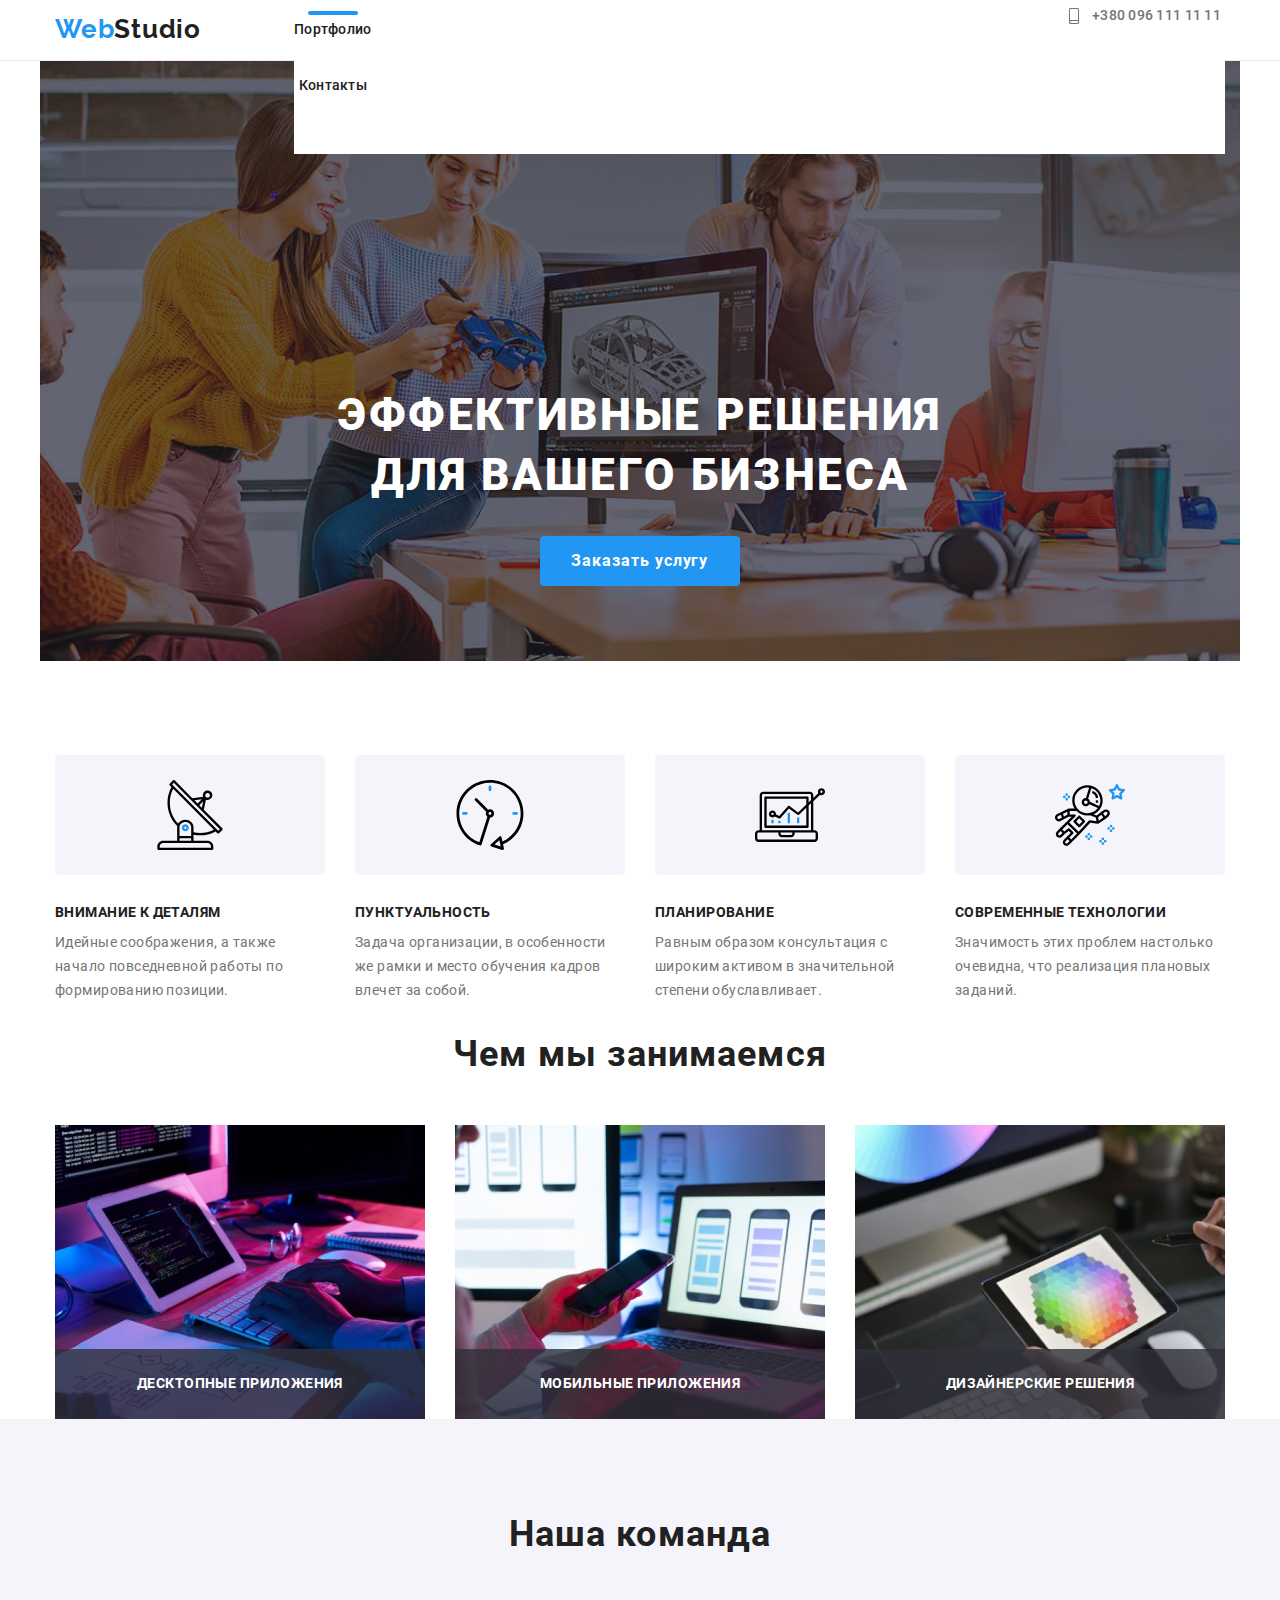
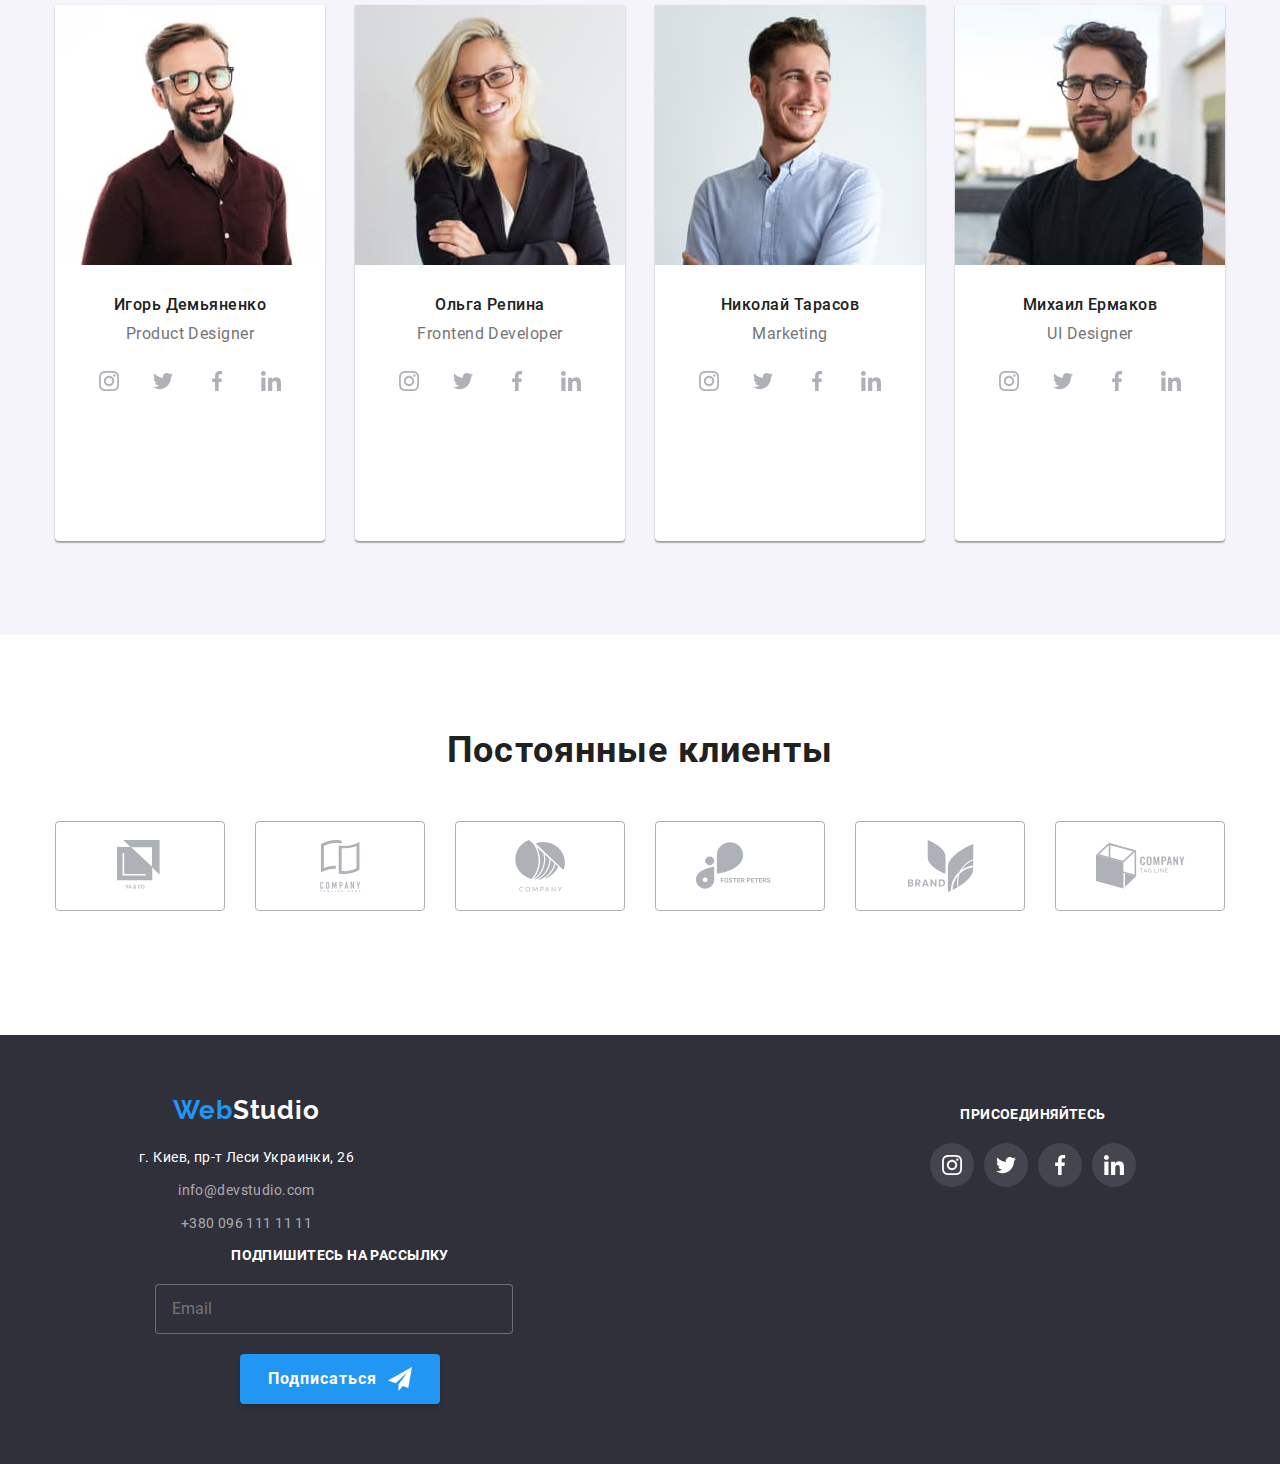
==== commit 7efeba6a: "6" ====
--- a/index.html
+++ b/index.html
@@ -21,7 +21,7 @@
             <nav class="nav">
                 <a href="./index.html" lang="en" class="logo link">Web<span class="logo-dark">Studio</span></a>
                 <div class="menu-container" data-menu>
-                    <ul class="menu-links list">
+                    <ul class="menu-links navigation list">
                         <li class="list nav-listitems">
                             <a href="./index.html" class="link-items accent link">Студия</a>
                         </li>
@@ -38,13 +38,13 @@
                         <ul class="menu-links list">
                             <li class="list nav-listitems">
                                 <a href="email:info@devstudio.com" class="address link">
-                                    <svg class="link-icon">
+                                    <svg class="link-icon" width="12" height="16">
                                         <use href="./images/sprite.svg#icon-mail"></use>
                                     </svg>info@devstudio.com</a>
                             </li>
                             <li class="list nav-listitems">
                                 <a href="tel:+3800961111111" class="address link">
-                                    <svg class="link-icon">
+                                    <svg class="link-icon" width="10" height="15">
                                         <use href="./images/sprite.svg#icon-smartphone"></use>
                                     </svg>+380 096 111 11 11</a>
                             </li>
--- a/css/main.min.css
+++ b/css/main.min.css
@@ -1 +1 @@
-/*! normalize.css v8.0.1 | MIT License | github.com/necolas/normalize.css */html{line-height:1.15;-webkit-text-size-adjust:100%}body{margin:0}main{display:block}h1{font-size:2em;margin:.67em 0}hr{-webkit-box-sizing:content-box;box-sizing:content-box;height:0;overflow:visible}pre{font-family:monospace,monospace;font-size:1em}a{background-color:transparent}abbr[title]{border-bottom:none;text-decoration:underline;-webkit-text-decoration:underline dotted;text-decoration:underline dotted}b,strong{font-weight:bolder}code,kbd,samp{font-family:monospace,monospace;font-size:1em}small{font-size:80%}sub,sup{font-size:75%;line-height:0;position:relative;vertical-align:baseline}sub{bottom:-0.25em}sup{top:-0.5em}img{border-style:none}button,input,optgroup,select,textarea{font-family:inherit;font-size:100%;line-height:1.15;margin:0}button,input{overflow:visible}button,select{text-transform:none}button,[type=button],[type=reset],[type=submit]{-webkit-appearance:button}button::-moz-focus-inner,[type=button]::-moz-focus-inner,[type=reset]::-moz-focus-inner,[type=submit]::-moz-focus-inner{border-style:none;padding:0}button:-moz-focusring,[type=button]:-moz-focusring,[type=reset]:-moz-focusring,[type=submit]:-moz-focusring{outline:1px dotted ButtonText}fieldset{padding:.35em .75em .625em}legend{-webkit-box-sizing:border-box;box-sizing:border-box;color:inherit;display:table;max-width:100%;padding:0;white-space:normal}progress{vertical-align:baseline}textarea{overflow:auto}[type=checkbox],[type=radio]{-webkit-box-sizing:border-box;box-sizing:border-box;padding:0}[type=number]::-webkit-inner-spin-button,[type=number]::-webkit-outer-spin-button{height:auto}[type=search]{-webkit-appearance:textfield;outline-offset:-2px}[type=search]::-webkit-search-decoration{-webkit-appearance:none}::-webkit-file-upload-button{-webkit-appearance:button;font:inherit}details{display:block}summary{display:list-item}template{display:none}[hidden]{display:none}@font-face{font-family:"Roboto";src:url("../font/Roboto-Black.woff2") format("woff2"),url("../font/Roboto-Black.woff") format("woff");font-weight:900;font-style:normal}@font-face{font-family:"Roboto";src:url("../font/Roboto-Bold.woff2") format("woff2"),url("../font/Roboto-Bold.woff") format("woff");font-weight:700;font-style:normal}@font-face{font-family:"Roboto";src:url("../font/Roboto-Medium.woff2") format("woff2"),url("../font/Roboto-Medium.woff") format("woff");font-weight:500;font-style:normal}@font-face{font-family:"Roboto";src:url("../font/Roboto-Regular.woff2") format("woff2"),url("../font/Roboto-Regular.woff") format("woff");font-weight:400;font-style:normal}@font-face{font-family:"Raleway";src:url("../font/Raleway-Bold.woff2") format("woff2"),url("../font/Raleway-Bold.woff") format("woff");font-weight:700;font-style:normal}:root{--b-dark: #2f303a;--b-middle: #f5f4fa;--b-blue: #2196f3;--b-white: #ffffff;--b-black: #000000;--txt-dark: #212121;--txt-grey: #757575;--txt-light: #ffffff;--txt-bleu: #2196f3;--light: #afb1b8;--white: #ffffff;--accent-background: #2196f3;--dark-background: rgba(255, 255, 255, 0.1);--light-background: #ffffff;--main-font: Roboto, sans-serif;--secondary-font: Raleway, sans-serif;--timer: cubic-bezier(0.4, 0, 0.2, 1)}*,::after,::before{-webkit-box-sizing:border-box;box-sizing:border-box}body{font-family:var(--main-font);font-style:normal;color:var(--txt-grey)}h1,h2,h3,h4,h5,h6,p{margin:0}ul,li{margin:0;padding:0}img{display:block;margin:0}.link{text-decoration:none}.list{list-style:none}:root{--b-dark: #2f303a;--b-middle: #f5f4fa;--b-blue: #2196f3;--b-white: #ffffff;--b-black: #000000;--txt-dark: #212121;--txt-grey: #757575;--txt-light: #ffffff;--txt-bleu: #2196f3;--light: #afb1b8;--white: #ffffff;--accent-background: #2196f3;--dark-background: rgba(255, 255, 255, 0.1);--light-background: #ffffff;--main-font: Roboto, sans-serif;--secondary-font: Raleway, sans-serif;--timer: cubic-bezier(0.4, 0, 0.2, 1)}.visually-hidden{position:absolute;width:1px;height:1px;margin:-1px;padding:0;overflow:hidden;border:0;clip:rect(0 0 0 0)}.container{width:100%;padding:0 5px;margin:0 auto}@media screen and (min-width: 480px){.container{max-width:480px;padding:0 15px}}@media screen and (min-width: 768px){.container{max-width:768px}}@media screen and (min-width: 1200px){.container{max-width:1200px}}:root{--b-dark: #2f303a;--b-middle: #f5f4fa;--b-blue: #2196f3;--b-white: #ffffff;--b-black: #000000;--txt-dark: #212121;--txt-grey: #757575;--txt-light: #ffffff;--txt-bleu: #2196f3;--light: #afb1b8;--white: #ffffff;--accent-background: #2196f3;--dark-background: rgba(255, 255, 255, 0.1);--light-background: #ffffff;--main-font: Roboto, sans-serif;--secondary-font: Raleway, sans-serif;--timer: cubic-bezier(0.4, 0, 0.2, 1)}.btn{display:-webkit-box;display:-ms-flexbox;display:flex;font-family:var(--main-font);font-weight:bold;font-size:16px;line-height:1.875;letter-spacing:.06em;border:none;border-radius:4px}:root{--b-dark: #2f303a;--b-middle: #f5f4fa;--b-blue: #2196f3;--b-white: #ffffff;--b-black: #000000;--txt-dark: #212121;--txt-grey: #757575;--txt-light: #ffffff;--txt-bleu: #2196f3;--light: #afb1b8;--white: #ffffff;--accent-background: #2196f3;--dark-background: rgba(255, 255, 255, 0.1);--light-background: #ffffff;--main-font: Roboto, sans-serif;--secondary-font: Raleway, sans-serif;--timer: cubic-bezier(0.4, 0, 0.2, 1)}.logo{font-family:var(--secondary-font);color:var(--txt-bleu);font-style:normal;font-weight:700;font-size:24px;line-height:1.167;letter-spacing:.03em;height:28px}.logo-dark{color:var(--txt-dark)}.logo-white{color:var(--txt-light)}@media screen and (min-width: 1200px){.logo{font-size:26px;line-height:1.19;height:31px}}.section{padding:60px 0}@media screen and (min-width: 1200px){.section{padding:94px 0}}.secodary-title{color:var(--txt-dark);font-weight:bold;font-size:28px;line-height:1.172;text-align:center;letter-spacing:.03em;margin-bottom:30px}@media screen and (min-width: 1200px){.secodary-title{margin-bottom:50px}}:root{--b-dark: #2f303a;--b-middle: #f5f4fa;--b-blue: #2196f3;--b-white: #ffffff;--b-black: #000000;--txt-dark: #212121;--txt-grey: #757575;--txt-light: #ffffff;--txt-bleu: #2196f3;--light: #afb1b8;--white: #ffffff;--accent-background: #2196f3;--dark-background: rgba(255, 255, 255, 0.1);--light-background: #ffffff;--main-font: Roboto, sans-serif;--secondary-font: Raleway, sans-serif;--timer: cubic-bezier(0.4, 0, 0.2, 1)}.backdrop{position:fixed;left:0;top:0;z-index:100;width:100%;height:100%;background-color:rgba(0,0,0,.5);padding:93px 15px;overflow-y:scroll}.modal{padding:20px;position:relative;background-color:var(--b-white);-webkit-box-shadow:0px 1px 3px rgba(0,0,0,.12),0px 1px 1px rgba(0,0,0,.14),0px 2px 1px rgba(0,0,0,.2);box-shadow:0px 1px 3px rgba(0,0,0,.12),0px 1px 1px rgba(0,0,0,.14),0px 2px 1px rgba(0,0,0,.2);border-radius:4px}.close-btn{position:absolute;top:8px;right:8px;width:30px;height:30px;background-color:#fff;border:1px solid rgba(0,0,0,.1);border-radius:50%;cursor:pointer}.is-hidden{opacity:0;visibility:hidden;pointer-events:none}@media screen and (min-width: 481px){.modal{margin:auto;width:528px;min-height:581px}}@media screen and (min-width: 1200px){.backdrop{position:fixed;left:0;top:0;z-index:100;width:100%;height:100%;background-color:rgba(0,0,0,.5);-webkit-transition:all 250ms var(--timer);transition:all 250ms var(--timer)}.backdrop.is-hidden{-webkit-transition:all 250ms var(--timer);transition:all 250ms var(--timer)}.modal{position:absolute;top:50%;left:50%;padding:40px;-webkit-transform:translate(-50%, -50%) scale(1);transform:translate(-50%, -50%) scale(1);width:528px;min-height:581px;background-color:var(--b-white);-webkit-box-shadow:0px 1px 3px rgba(0,0,0,.12),0px 1px 1px rgba(0,0,0,.14),0px 2px 1px rgba(0,0,0,.2);box-shadow:0px 1px 3px rgba(0,0,0,.12),0px 1px 1px rgba(0,0,0,.14),0px 2px 1px rgba(0,0,0,.2);border-radius:4px;-webkit-transition:-webkit-transform 250ms var(--timer);transition:-webkit-transform 250ms var(--timer);transition:transform 250ms var(--timer);transition:transform 250ms var(--timer), -webkit-transform 250ms var(--timer)}.backdrop.is-hidden .modal{-webkit-transform:translate(-50%, -50%) scale(0);transform:translate(-50%, -50%) scale(0);-webkit-transition:opacity 250ms var(--timer);transition:opacity 250ms var(--timer)}.close-btn{position:absolute;top:8px;right:8px;width:30px;height:30px;background-color:#fff;border:1px solid rgba(0,0,0,.1);border-radius:50%;cursor:pointer}.is-hidden{opacity:0;visibility:hidden;pointer-events:none}}:root{--b-dark: #2f303a;--b-middle: #f5f4fa;--b-blue: #2196f3;--b-white: #ffffff;--b-black: #000000;--txt-dark: #212121;--txt-grey: #757575;--txt-light: #ffffff;--txt-bleu: #2196f3;--light: #afb1b8;--white: #ffffff;--accent-background: #2196f3;--dark-background: rgba(255, 255, 255, 0.1);--light-background: #ffffff;--main-font: Roboto, sans-serif;--secondary-font: Raleway, sans-serif;--timer: cubic-bezier(0.4, 0, 0.2, 1)}.social-list{display:-webkit-box;display:-ms-flexbox;display:flex;-webkit-box-pack:justify;-ms-flex-pack:justify;justify-content:space-between}.social-list-link{background-color:var(--light-background);display:-webkit-box;display:-ms-flexbox;display:flex;-webkit-box-pack:center;-ms-flex-pack:center;justify-content:center;-webkit-box-align:center;-ms-flex-align:center;align-items:center;width:44px;height:44px;border-radius:50%;-webkit-transition:background-color 250ms var(--timer);transition:background-color 250ms var(--timer)}.social-list-link:hover{background-color:var(--accent-background);-webkit-transform:opasity;transform:opasity}.social-list-link:focus{background-color:var(--accent-background);outline:1px solid #757575;-webkit-transform:opasity;transform:opasity}.social-list-icon{width:20px;height:20px;fill:var(--light);-webkit-transition:fill 250ms var(--timer);transition:fill 250ms var(--timer)}.social-list-link:hover .social-list-icon,.social-list-link:focus .social-list-icon{fill:var(--white);-webkit-transform:opasity;transform:opasity}.social-list-item:not(:last-child){margin-right:10px}:root{--b-dark: #2f303a;--b-middle: #f5f4fa;--b-blue: #2196f3;--b-white: #ffffff;--b-black: #000000;--txt-dark: #212121;--txt-grey: #757575;--txt-light: #ffffff;--txt-bleu: #2196f3;--light: #afb1b8;--white: #ffffff;--accent-background: #2196f3;--dark-background: rgba(255, 255, 255, 0.1);--light-background: #ffffff;--main-font: Roboto, sans-serif;--secondary-font: Raleway, sans-serif;--timer: cubic-bezier(0.4, 0, 0.2, 1)}.menu-container{position:absolute;top:100%;left:0;width:100%;text-align:center;background-color:#9acd32;padding:20px;display:none}.menu-container .is-open{display:block}.menu-button{display:-webkit-inline-box;display:-ms-inline-flexbox;display:inline-flex;position:absolute;right:15px;margin:0;padding:0;border:none;background-color:transparent}.menu-button .icon-cross{display:none}.menu-button.is-open .icon-cross{display:block}.menu-button.is-open .icon-menu{display:none}.head{padding-top:24px;padding-bottom:25px;border-bottom-width:1px;border-bottom-style:solid;border-bottom-color:#eee;position:relative}.head .container{display:-webkit-box;display:-ms-flexbox;display:flex;-webkit-box-align:center;-ms-flex-align:center;align-items:center}.head .logo{margin-right:93px}.head .nav-address{margin-left:auto}@media screen and (min-width: 768px){.menu-button{display:none}.nav{display:-webkit-box;display:-ms-flexbox;display:flex;-webkit-box-align:center;-ms-flex-align:center;align-items:center}.nav-listitems{display:-webkit-box;display:-ms-flexbox;display:flex;-webkit-box-align:center;-ms-flex-align:center;align-items:center}.nav-listitems:not(:last-child){margin-right:50px}.menu-links{display:-webkit-box;display:-ms-flexbox;display:flex}.link-items{color:var(--txt-dark);font-weight:500;font-size:14px;line-height:1.14;letter-spacing:.02em;display:-webkit-box;display:-ms-flexbox;display:flex;-webkit-transition:color 250ms var(--timer);transition:color 250ms var(--timer)}.link-items:hover{color:var(--txt-bleu);-webkit-transform:opasity;transform:opasity}.link-items:focus{color:var(--txt-bleu);outline:1px solid #757575;-webkit-transform:opasity;transform:opasity}.link-icon{display:-webkit-box;display:-ms-flexbox;display:flex;width:16px;height:16px;background-color:var(--light-background);fill:var(--txt-grey);margin-right:10px;-o-object-fit:contain;object-fit:contain;-o-object-position:center;object-position:center;-webkit-transition:fill 250ms var(--timer);transition:fill 250ms var(--timer)}.address{display:-webkit-box;display:-ms-flexbox;display:flex;color:var(--txt-grey);font-weight:500;font-style:normal;font-size:14px;line-height:1.14;letter-spacing:.02em;-webkit-transition:color 250ms var(--timer);transition:color 250ms var(--timer)}.address:focus{color:var(--txt-bleu);outline:1px solid #757575;-webkit-transform:opasity;transform:opasity}.address:hover{color:var(--txt-bleu);-webkit-transform:opasity;transform:opasity}.address:hover .link-icon,.address:focus .link-icon{fill:var(--txt-bleu);color:var(--txt-bleu);outline:none;-webkit-transform:opasity;transform:opasity}.accent{color:var(--txt-bleu);position:relative}a.accent::after{content:"";position:absolute;width:100%;height:4px;top:45px;border-radius:4px;background-color:var(--b-blue)}}:root{--b-dark: #2f303a;--b-middle: #f5f4fa;--b-blue: #2196f3;--b-white: #ffffff;--b-black: #000000;--txt-dark: #212121;--txt-grey: #757575;--txt-light: #ffffff;--txt-bleu: #2196f3;--light: #afb1b8;--white: #ffffff;--accent-background: #2196f3;--dark-background: rgba(255, 255, 255, 0.1);--light-background: #ffffff;--main-font: Roboto, sans-serif;--secondary-font: Raleway, sans-serif;--timer: cubic-bezier(0.4, 0, 0.2, 1)}.hero{min-height:400px}.hero .container{height:400px;background-color:var(--b-dark);background-image:-webkit-gradient(linear, left top, left bottom, from(rgba(47, 48, 58, 0.4)), to(rgba(47, 48, 58, 0.4))),url(../../images/main/hero_mobile.jpg);background-image:linear-gradient(rgba(47, 48, 58, 0.4), rgba(47, 48, 58, 0.4)),url(../../images/main/hero_mobile.jpg);background-repeat:no-repeat;background-size:480px 400px;background-position:center}.hero-descr{display:-webkit-box;display:-ms-flexbox;display:flex;-webkit-box-orient:vertical;-webkit-box-direction:normal;-ms-flex-direction:column;flex-direction:column;-webkit-box-align:center;-ms-flex-align:center;align-items:center;padding-top:118px}.main-title{color:var(--txt-light);font-weight:900;font-size:26px;line-height:1.615;text-align:center;letter-spacing:.06em;text-transform:uppercase;width:360px;margin:0}.btn-hero{color:var(--txt-light);background-color:var(--b-blue);margin-top:30px;padding:10px 30px;width:200px;height:50px;-webkit-box-align:center;-ms-flex-align:center;align-items:center;letter-spacing:.05em;-webkit-transition:color 250ms var(--timer);transition:color 250ms var(--timer)}.btn-hero:hover{color:var(--txt-dark);cursor:pointer;-webkit-transform:opasity;transform:opasity}@media screen and (min-width: 320px)and (max-width: 400px){.main-title{font-size:24px;width:100%}}@media screen and (min-device-pixel-ratio: 2)and (min-width: 320px)and (max-width: 767px),screen and (-webkit-min-device-pixel-ratio: 2)and (min-width: 320px)and (max-width: 767px),screen and (min-resolution: 192dpi)and (min-width: 320px)and (max-width: 767px),screen and (min-resolution: 2dppx)and (min-width: 320px)and (max-width: 767px){.hero .container{background-image:-webkit-gradient(linear, left top, left bottom, from(rgba(47, 48, 58, 0.4)), to(rgba(47, 48, 58, 0.4))),url(../../images/main/hero_mobile@2x.jpg);background-image:linear-gradient(rgba(47, 48, 58, 0.4), rgba(47, 48, 58, 0.4)),url(../../images/main/hero_mobile@2x.jpg)}}@media screen and (min-width: 768px){.hero .container{background-image:-webkit-gradient(linear, left top, left bottom, from(rgba(47, 48, 58, 0.4)), to(rgba(47, 48, 58, 0.4))),url(../../images/main/hero_tablet.jpg);background-image:linear-gradient(rgba(47, 48, 58, 0.4), rgba(47, 48, 58, 0.4)),url(../../images/main/hero_tablet.jpg);background-repeat:no-repeat;background-size:768px 400px;background-position:center}}@media screen and (min-width: 1200px){.hero{display:-webkit-box;display:-ms-flexbox;display:flex;min-height:600px;-webkit-box-align:center;-ms-flex-align:center;align-items:center;-webkit-box-orient:vertical;-webkit-box-direction:normal;-ms-flex-direction:column;flex-direction:column}.hero .container{min-height:600px;width:1600px;background-color:var(--b-dark);background-image:-webkit-gradient(linear, left top, left bottom, from(rgba(47, 48, 58, 0.4)), to(rgba(47, 48, 58, 0.4))),url(../images/main/hero.jpg);background-image:linear-gradient(rgba(47, 48, 58, 0.4), rgba(47, 48, 58, 0.4)),url(../images/main/hero.jpg);background-repeat:no-repeat;background-size:cover;-webkit-box-orient:vertical;-webkit-box-direction:normal;-ms-flex-direction:column;flex-direction:column;-webkit-box-align:center;-ms-flex-align:center;align-items:center}.hero-descr{margin-top:207px;display:-webkit-box;display:-ms-flexbox;display:flex;-webkit-box-orient:vertical;-webkit-box-direction:normal;-ms-flex-direction:column;flex-direction:column;-webkit-box-align:center;-ms-flex-align:center;align-items:center}.main-title{color:var(--txt-light);font-weight:900;font-size:44px;line-height:1.36;text-align:center;letter-spacing:.06em;text-transform:uppercase;width:696px;margin:0}.btn-hero{color:var(--txt-light);margin-top:30px;padding:10px 31px;width:200px;height:50px;-webkit-box-align:center;-ms-flex-align:center;align-items:center;letter-spacing:.05em;-webkit-transition:color 250ms var(--timer);transition:color 250ms var(--timer)}.btn-hero:hover{color:var(--txt-dark);cursor:pointer;-webkit-transform:opasity;transform:opasity}.btn-hero:focus{color:var(--txt-dark);cursor:pointer;-webkit-transform:opasity;transform:opasity}}:root{--b-dark: #2f303a;--b-middle: #f5f4fa;--b-blue: #2196f3;--b-white: #ffffff;--b-black: #000000;--txt-dark: #212121;--txt-grey: #757575;--txt-light: #ffffff;--txt-bleu: #2196f3;--light: #afb1b8;--white: #ffffff;--accent-background: #2196f3;--dark-background: rgba(255, 255, 255, 0.1);--light-background: #ffffff;--main-font: Roboto, sans-serif;--secondary-font: Raleway, sans-serif;--timer: cubic-bezier(0.4, 0, 0.2, 1)}.advance.container{display:-webkit-box;display:-ms-flexbox;display:flex;-webkit-box-pack:center;-ms-flex-pack:center;justify-content:center}.description{font-weight:normal;font-size:14px;line-height:1.71;letter-spacing:.03em;margin-top:10px;padding-right:10px}.description-title{color:var(--txt-dark);font-weight:bold;font-size:14px;line-height:1.14;letter-spacing:.03em;text-transform:uppercase}.principle{width:100%}.principle-icon{display:-webkit-box;display:-ms-flexbox;display:flex;-webkit-box-pack:center;-ms-flex-pack:center;justify-content:center;-webkit-box-align:center;-ms-flex-align:center;align-items:center;height:120px;background-color:var(--b-middle);border-radius:4px;margin-bottom:30px}.principle-example{width:70px;height:70px}.principle:not(:last-child){margin-bottom:30px}@media screen and (min-width: 768px){.principle{width:354px;margin-right:30px}.principle-icon{width:100%}.principle:nth-child(2n){margin-right:0}.principle:nth-last-child(-n+2){margin-bottom:0}.works-box{display:-webkit-box;display:-ms-flexbox;display:flex;-ms-flex-wrap:wrap;flex-wrap:wrap;-ms-flex-preferred-size:calc((100%-30px) / 2);flex-basis:calc((100%-30px) / 2)}}@media screen and (min-width: 1200px){.advance{padding-bottom:0}.principle{width:270px}.principle:not(:last-child){margin-right:30px}.principle-icon{width:270px}.works-box{display:-webkit-box;display:-ms-flexbox;display:flex}}:root{--b-dark: #2f303a;--b-middle: #f5f4fa;--b-blue: #2196f3;--b-white: #ffffff;--b-black: #000000;--txt-dark: #212121;--txt-grey: #757575;--txt-light: #ffffff;--txt-bleu: #2196f3;--light: #afb1b8;--white: #ffffff;--accent-background: #2196f3;--dark-background: rgba(255, 255, 255, 0.1);--light-background: #ffffff;--main-font: Roboto, sans-serif;--secondary-font: Raleway, sans-serif;--timer: cubic-bezier(0.4, 0, 0.2, 1)}@media screen and (min-width: 320px){.our_work{display:none}}@media screen and (min-width: 1200px){.our_work{display:contents;-webkit-box-orient:horizontal;-webkit-box-direction:normal;-ms-flex-direction:row;flex-direction:row}.secodary-title{color:var(--txt-dark);font-weight:bold;font-size:36px;line-height:1.17;text-align:center;letter-spacing:.03em;margin-bottom:50px}.pictures-box{display:-webkit-box;display:-ms-flexbox;display:flex;-webkit-box-align:center;-ms-flex-align:center;align-items:center}.picture{position:relative}.picture:not(:last-child){margin-right:30px}.shadow-text{position:absolute;bottom:0;left:0;display:-webkit-box;display:-ms-flexbox;display:flex;-webkit-box-align:center;-ms-flex-align:center;align-items:center;-webkit-box-pack:center;-ms-flex-pack:center;justify-content:center;width:370px;height:70px;background-color:rgba(47,48,58,.8)}.shadow-text-descript{color:var(--txt-light);font-style:normal;font-weight:bold;font-size:14px;line-height:1.14;letter-spacing:.03em;text-transform:uppercase}}:root{--b-dark: #2f303a;--b-middle: #f5f4fa;--b-blue: #2196f3;--b-white: #ffffff;--b-black: #000000;--txt-dark: #212121;--txt-grey: #757575;--txt-light: #ffffff;--txt-bleu: #2196f3;--light: #afb1b8;--white: #ffffff;--accent-background: #2196f3;--dark-background: rgba(255, 255, 255, 0.1);--light-background: #ffffff;--main-font: Roboto, sans-serif;--secondary-font: Raleway, sans-serif;--timer: cubic-bezier(0.4, 0, 0.2, 1)}.team{background-color:var(--b-middle);width:100%}.team-card{max-width:480px;margin-bottom:30px;background-color:#fff;-webkit-box-shadow:0px 1px 3px rgba(0,0,0,.12),0px 1px 1px rgba(0,0,0,.14),0px 2px 1px rgba(0,0,0,.2);box-shadow:0px 1px 3px rgba(0,0,0,.12),0px 1px 1px rgba(0,0,0,.14),0px 2px 1px rgba(0,0,0,.2);border-radius:0px 0px 4px 4px}.team-card:last-child{margin-bottom:0}@media screen and (min-width: 320px)and (max-width: 400px){.team-card{width:100%}}.worker-description{display:-webkit-box;display:-ms-flexbox;display:flex;-webkit-box-orient:vertical;-webkit-box-direction:normal;-ms-flex-direction:column;flex-direction:column;-webkit-box-align:center;-ms-flex-align:center;align-items:center;padding-top:30px;padding-bottom:30px}.worker-name{color:var(--txt-dark);font-weight:500;font-size:16px;line-height:1.19;letter-spacing:.03em;margin-bottom:10px}.speciality{font-weight:normal;font-size:16px;line-height:1.19;letter-spacing:.03em;margin-bottom:16px}.about__list-picture,.about__team-img{width:100%}@media screen and (min-width: 768px){.card-box{display:-webkit-box;display:-ms-flexbox;display:flex;-ms-flex-wrap:wrap;flex-wrap:wrap;-ms-flex-preferred-size:calc((100%-30px) / 2);flex-basis:calc((100%-30px) / 2)}.team-card{width:354px;height:536px;margin-right:30px;background-color:#fff;-webkit-box-shadow:0px 1px 3px rgba(0,0,0,.12),0px 1px 1px rgba(0,0,0,.14),0px 2px 1px rgba(0,0,0,.2);box-shadow:0px 1px 3px rgba(0,0,0,.12),0px 1px 1px rgba(0,0,0,.14),0px 2px 1px rgba(0,0,0,.2);border-radius:0px 0px 4px 4px}.team-card:nth-child(2n){margin-right:0}.team-card:nth-last-child(-n+2){margin-bottom:0}}@media screen and (min-width: 1200px){.team{background-color:var(--b-middle);min-height:648px}.team-card{width:270px;margin-bottom:0;background-color:#fff;-webkit-box-shadow:0px 1px 3px rgba(0,0,0,.12),0px 1px 1px rgba(0,0,0,.14),0px 2px 1px rgba(0,0,0,.2);box-shadow:0px 1px 3px rgba(0,0,0,.12),0px 1px 1px rgba(0,0,0,.14),0px 2px 1px rgba(0,0,0,.2);border-radius:0px 0px 4px 4px}.team-card:not(:last-child){margin-right:30px;margin-bottom:0}.card-box{display:-webkit-box;display:-ms-flexbox;display:flex}.worker-description{display:-webkit-box;display:-ms-flexbox;display:flex;-webkit-box-orient:vertical;-webkit-box-direction:normal;-ms-flex-direction:column;flex-direction:column;-webkit-box-align:center;-ms-flex-align:center;align-items:center;padding-top:30px;padding-bottom:30px}.worker-name{color:var(--txt-dark);font-weight:500;font-size:16px;line-height:1.19;letter-spacing:.03em;margin-bottom:10px}.speciality{font-weight:normal;font-size:16px;line-height:1.19;letter-spacing:.03em;margin-bottom:16px}}:root{--b-dark: #2f303a;--b-middle: #f5f4fa;--b-blue: #2196f3;--b-white: #ffffff;--b-black: #000000;--txt-dark: #212121;--txt-grey: #757575;--txt-light: #ffffff;--txt-bleu: #2196f3;--light: #afb1b8;--white: #ffffff;--accent-background: #2196f3;--dark-background: rgba(255, 255, 255, 0.1);--light-background: #ffffff;--main-font: Roboto, sans-serif;--secondary-font: Raleway, sans-serif;--timer: cubic-bezier(0.4, 0, 0.2, 1)}.client{display:-webkit-box;display:-ms-flexbox;display:flex;-ms-flex-wrap:wrap;flex-wrap:wrap;-webkit-box-pack:center;-ms-flex-pack:center;justify-content:center;-ms-flex-preferred-size:calc((100%-30px) / 2);flex-basis:calc((100%-30px) / 2)}.client-icon{display:-webkit-box;display:-ms-flexbox;display:flex;-webkit-box-align:center;-ms-flex-align:center;align-items:center;-webkit-box-pack:center;-ms-flex-pack:center;justify-content:center;width:210px;height:90px;margin-right:30px;margin-bottom:30px}.client-icon:nth-child(2n){margin-right:0}.client-icon:nth-last-child(-n+2){margin-bottom:0}.client-link{display:-webkit-box;display:-ms-flexbox;display:flex;width:100%;height:100%;-webkit-box-align:center;-ms-flex-align:center;align-items:center;-webkit-box-pack:center;-ms-flex-pack:center;justify-content:center;margin:auto;border:1px solid var(--light);border-radius:4px}.client-link:hover{border:1px solid var(--accent-background);-webkit-transform:opasity;transform:opasity}.client-link:focus{border:1px solid var(--accent-background);outline:1px solid #757575;-webkit-transform:opasity;transform:opasity}.client-logo-icon{width:89px;height:52px;fill:var(--light);-webkit-transition:fill 250ms var(--timer);transition:fill 250ms var(--timer)}.client-link:focus .client-logo-icon,.client-link:hover .client-logo-icon{fill:var(--accent-background);-webkit-transform:opasity;transform:opasity}@media screen and (min-width: 320px)and (max-width: 400px){.client-icon{width:140px;margin-right:20px}}@media screen and (min-width: 400px)and (max-width: 479px){.client-icon{width:180px;margin-right:20px}}@media screen and (min-width: 768px){.client{-webkit-box-pack:justify;-ms-flex-pack:justify;justify-content:space-between}.client-icon{width:226px;margin-right:0}.client-icon:nth-child(3n){margin-right:0}.client-icon:nth-last-child(-n+3){margin-bottom:0}}@media screen and (min-width: 1200px){.list .client{display:-webkit-box;display:-ms-flexbox;display:flex}.client-icon{width:170px}.client-icon:not(:last-child){margin-right:30px}}:root{--b-dark: #2f303a;--b-middle: #f5f4fa;--b-blue: #2196f3;--b-white: #ffffff;--b-black: #000000;--txt-dark: #212121;--txt-grey: #757575;--txt-light: #ffffff;--txt-bleu: #2196f3;--light: #afb1b8;--white: #ffffff;--accent-background: #2196f3;--dark-background: rgba(255, 255, 255, 0.1);--light-background: #ffffff;--main-font: Roboto, sans-serif;--secondary-font: Raleway, sans-serif;--timer: cubic-bezier(0.4, 0, 0.2, 1)}:root{--b-dark: #2f303a;--b-middle: #f5f4fa;--b-blue: #2196f3;--b-white: #ffffff;--b-black: #000000;--txt-dark: #212121;--txt-grey: #757575;--txt-light: #ffffff;--txt-bleu: #2196f3;--light: #afb1b8;--white: #ffffff;--accent-background: #2196f3;--dark-background: rgba(255, 255, 255, 0.1);--light-background: #ffffff;--main-font: Roboto, sans-serif;--secondary-font: Raleway, sans-serif;--timer: cubic-bezier(0.4, 0, 0.2, 1)}.btn{display:-webkit-box;display:-ms-flexbox;display:flex;font-family:var(--main-font);font-weight:bold;font-size:16px;line-height:1.875;letter-spacing:.06em;border:none;border-radius:4px}.footer{background-color:var(--b-dark);padding-top:60px;padding-bottom:60px;-webkit-box-pack:center;-ms-flex-pack:center;justify-content:center}.footer-address{font-weight:normal;font-size:14px;font-style:normal;line-height:1.71;letter-spacing:.03em;margin-top:20px;margin-bottom:60px}.footer .social-list-icon{fill:var(--white)}.footer .social-list-link{background-color:var(--dark-background)}.contakt-box{display:-webkit-box;display:-ms-flexbox;display:flex;-webkit-box-orient:vertical;-webkit-box-direction:normal;-ms-flex-direction:column;flex-direction:column;-webkit-box-align:center;-ms-flex-align:center;align-items:center}.link-addres{color:var(--txt-light)}.link-contact{color:rgba(255,255,255,.6);display:-webkit-box;display:-ms-flexbox;display:flex;-webkit-box-orient:vertical;-webkit-box-direction:normal;-ms-flex-direction:column;flex-direction:column;-webkit-box-align:center;-ms-flex-align:center;align-items:center}.following-box{display:-webkit-box;display:-ms-flexbox;display:flex;-webkit-box-orient:vertical;-webkit-box-direction:normal;-ms-flex-direction:column;flex-direction:column;-webkit-box-align:center;-ms-flex-align:center;align-items:center;margin-bottom:60px}.follow-mailing{color:var(--txt-light);font-style:normal;font-weight:bold;font-size:14px;line-height:1.14;letter-spacing:.03em;text-transform:uppercase;margin-bottom:20px}.mailing-box{display:-webkit-box;display:-ms-flexbox;display:flex;-webkit-box-orient:vertical;-webkit-box-direction:normal;-ms-flex-direction:column;flex-direction:column;-webkit-box-align:center;-ms-flex-align:center;align-items:center;width:100%}.mailing-box .btn{display:-webkit-box;display:-ms-flexbox;display:flex;width:200px;height:50px;padding:10px 28px;color:var(--white);background-color:var(--b-blue);-webkit-box-shadow:0px 4px 4px rgba(0,0,0,.15);box-shadow:0px 4px 4px rgba(0,0,0,.15)}.mailing-input{width:100%;height:50px;background-color:var(--b-dark);border:1px solid rgba(255,255,255,.3);border-radius:4px;margin-bottom:20px;padding-left:16px;padding-top:15px;padding-bottom:15px}.list-element:not(:last-child){margin-bottom:8px}.form-contact{display:-webkit-box;display:-ms-flexbox;display:flex;-webkit-box-orient:vertical;-webkit-box-direction:normal;-ms-flex-direction:column;flex-direction:column;-webkit-box-align:center;-ms-flex-align:center;align-items:center;width:100%}.svg-position{display:-webkit-box;display:-ms-flexbox;display:flex;position:relative}.icon-send-fly{position:absolute;right:28px;top:13px;display:-webkit-box;display:-ms-flexbox;display:flex;fill:var(--txt-light)}@media screen and (min-width: 768px){.footer{min-height:463px}.footer .container{display:-webkit-box;display:-ms-flexbox;display:flex;-ms-flex-wrap:wrap;flex-wrap:wrap;-webkit-box-pack:justify;-ms-flex-pack:justify;justify-content:space-between}.contakt-box{width:232px;margin-left:76px}.following-box{margin-right:89px;margin-top:5px}.mailing-box{width:450px;margin-left:auto;margin-right:auto}}@media screen and (min-width: 1200px){.footer{min-height:252px}.footer .container{-webkit-box-align:start;-ms-flex-align:start;align-items:flex-start;display:-webkit-box;display:-ms-flexbox;display:flex;-webkit-box-orient:horizontal;-webkit-box-direction:normal;-ms-flex-direction:row;flex-direction:row;-webkit-box-pack:justify;-ms-flex-pack:justify;justify-content:space-between}.footer-address{margin-bottom:0}.social-list-link:hover .footer,.social-list-link:focus .footer{fill:var(--white);-webkit-transform:opasity;transform:opasity}.footer .social-list-link:hover{background-color:var(--accent-background);-webkit-transform:opasity;transform:opasity}.footer .social-list-link:focus{background-color:var(--accent-background);outline:1px solid #757575;-webkit-transform:opasity;transform:opasity}.footer .contakt-box{width:231px}.footer .link-addres{-webkit-transition:color 250ms var(--timer);transition:color 250ms var(--timer)}.footer .link-addres:hover{color:var(--txt-bleu);-webkit-transform:opasity;transform:opasity}.footer .link-addres:focus{color:var(--txt-bleu);outline:1px solid #757575;-webkit-transform:opasity;transform:opasity}.footer .link-contact:hover{color:var(--txt-bleu);-webkit-transform:opasity;transform:opasity}.footer .link-contact:focus{color:var(--txt-bleu);outline:1px solid #757575;-webkit-transform:opasity;transform:opasity}.footer .list-element:not(:last-child){margin-bottom:9px}.footer .following-box{margin-bottom:0;margin-top:12px;width:206px}.footer .form-contact{position:relative}.footer .mailing-input{width:358px;height:50px;background-color:var(--b-dark);border:1px solid rgba(255,255,255,.3);border-radius:4px;margin-right:12px;padding-left:16px;padding-top:15px;padding-bottom:15px}.footer .mailing-input:focus{outline:none;color:var(--txt-grey);border:1px solid var(--accent-background)}.footer .mailing-box{display:-webkit-box;display:-ms-flexbox;display:flex;-webkit-box-orient:vertical;-webkit-box-direction:normal;-ms-flex-direction:column;flex-direction:column;margin:12px 0 0 0;width:570px}.footer .mailing-box .btn{display:-webkit-box;display:-ms-flexbox;display:flex;width:200px;height:50px;padding:10px 28px;color:var(--white);-webkit-box-shadow:0px 4px 4px rgba(0,0,0,.15);box-shadow:0px 4px 4px rgba(0,0,0,.15);-webkit-transition:color 250ms var(--timer);transition:color 250ms var(--timer)}.footer .btn-follow-mailing:focus,.footer .btn-follow-mailing:hover{cursor:pointer;color:var(--txt-dark);-webkit-transform:opasity;transform:opasity}.footer .icon-send-fly{position:absolute;right:28px;top:13px;display:-webkit-box;display:-ms-flexbox;display:flex;fill:var(--txt-light)}}/*# sourceMappingURL=main.min.css.map */+/*! normalize.css v8.0.1 | MIT License | github.com/necolas/normalize.css */html{line-height:1.15;-webkit-text-size-adjust:100%}body{margin:0}main{display:block}h1{font-size:2em;margin:.67em 0}hr{-webkit-box-sizing:content-box;box-sizing:content-box;height:0;overflow:visible}pre{font-family:monospace,monospace;font-size:1em}a{background-color:transparent}abbr[title]{border-bottom:none;text-decoration:underline;-webkit-text-decoration:underline dotted;text-decoration:underline dotted}b,strong{font-weight:bolder}code,kbd,samp{font-family:monospace,monospace;font-size:1em}small{font-size:80%}sub,sup{font-size:75%;line-height:0;position:relative;vertical-align:baseline}sub{bottom:-0.25em}sup{top:-0.5em}img{border-style:none}button,input,optgroup,select,textarea{font-family:inherit;font-size:100%;line-height:1.15;margin:0}button,input{overflow:visible}button,select{text-transform:none}button,[type=button],[type=reset],[type=submit]{-webkit-appearance:button}button::-moz-focus-inner,[type=button]::-moz-focus-inner,[type=reset]::-moz-focus-inner,[type=submit]::-moz-focus-inner{border-style:none;padding:0}button:-moz-focusring,[type=button]:-moz-focusring,[type=reset]:-moz-focusring,[type=submit]:-moz-focusring{outline:1px dotted ButtonText}fieldset{padding:.35em .75em .625em}legend{-webkit-box-sizing:border-box;box-sizing:border-box;color:inherit;display:table;max-width:100%;padding:0;white-space:normal}progress{vertical-align:baseline}textarea{overflow:auto}[type=checkbox],[type=radio]{-webkit-box-sizing:border-box;box-sizing:border-box;padding:0}[type=number]::-webkit-inner-spin-button,[type=number]::-webkit-outer-spin-button{height:auto}[type=search]{-webkit-appearance:textfield;outline-offset:-2px}[type=search]::-webkit-search-decoration{-webkit-appearance:none}::-webkit-file-upload-button{-webkit-appearance:button;font:inherit}details{display:block}summary{display:list-item}template{display:none}[hidden]{display:none}@font-face{font-family:"Roboto";src:url("../font/Roboto-Black.woff2") format("woff2"),url("../font/Roboto-Black.woff") format("woff");font-weight:900;font-style:normal}@font-face{font-family:"Roboto";src:url("../font/Roboto-Bold.woff2") format("woff2"),url("../font/Roboto-Bold.woff") format("woff");font-weight:700;font-style:normal}@font-face{font-family:"Roboto";src:url("../font/Roboto-Medium.woff2") format("woff2"),url("../font/Roboto-Medium.woff") format("woff");font-weight:500;font-style:normal}@font-face{font-family:"Roboto";src:url("../font/Roboto-Regular.woff2") format("woff2"),url("../font/Roboto-Regular.woff") format("woff");font-weight:400;font-style:normal}@font-face{font-family:"Raleway";src:url("../font/Raleway-Bold.woff2") format("woff2"),url("../font/Raleway-Bold.woff") format("woff");font-weight:700;font-style:normal}:root{--b-dark: #2f303a;--b-middle: #f5f4fa;--b-blue: #2196f3;--b-white: #ffffff;--b-black: #000000;--txt-dark: #212121;--txt-grey: #757575;--txt-light: #ffffff;--txt-bleu: #2196f3;--light: #afb1b8;--white: #ffffff;--accent-background: #2196f3;--dark-background: rgba(255, 255, 255, 0.1);--light-background: #ffffff;--main-font: Roboto, sans-serif;--secondary-font: Raleway, sans-serif;--timer: cubic-bezier(0.4, 0, 0.2, 1)}*,::after,::before{-webkit-box-sizing:border-box;box-sizing:border-box}body{font-family:var(--main-font);font-style:normal;color:var(--txt-grey)}h1,h2,h3,h4,h5,h6,p{margin:0}ul,li{margin:0;padding:0}img{display:block;margin:0}.link{text-decoration:none}.list{list-style:none}:root{--b-dark: #2f303a;--b-middle: #f5f4fa;--b-blue: #2196f3;--b-white: #ffffff;--b-black: #000000;--txt-dark: #212121;--txt-grey: #757575;--txt-light: #ffffff;--txt-bleu: #2196f3;--light: #afb1b8;--white: #ffffff;--accent-background: #2196f3;--dark-background: rgba(255, 255, 255, 0.1);--light-background: #ffffff;--main-font: Roboto, sans-serif;--secondary-font: Raleway, sans-serif;--timer: cubic-bezier(0.4, 0, 0.2, 1)}.visually-hidden{position:absolute;width:1px;height:1px;margin:-1px;padding:0;overflow:hidden;border:0;clip:rect(0 0 0 0)}.container{width:100%;padding:0 5px;margin:0 auto}@media screen and (min-width: 480px){.container{max-width:480px;padding:0 15px}}@media screen and (min-width: 768px){.container{max-width:768px}}@media screen and (min-width: 1200px){.container{max-width:1200px}}:root{--b-dark: #2f303a;--b-middle: #f5f4fa;--b-blue: #2196f3;--b-white: #ffffff;--b-black: #000000;--txt-dark: #212121;--txt-grey: #757575;--txt-light: #ffffff;--txt-bleu: #2196f3;--light: #afb1b8;--white: #ffffff;--accent-background: #2196f3;--dark-background: rgba(255, 255, 255, 0.1);--light-background: #ffffff;--main-font: Roboto, sans-serif;--secondary-font: Raleway, sans-serif;--timer: cubic-bezier(0.4, 0, 0.2, 1)}.btn{display:-webkit-box;display:-ms-flexbox;display:flex;font-family:var(--main-font);font-weight:bold;font-size:16px;line-height:1.875;letter-spacing:.06em;border:none;border-radius:4px}:root{--b-dark: #2f303a;--b-middle: #f5f4fa;--b-blue: #2196f3;--b-white: #ffffff;--b-black: #000000;--txt-dark: #212121;--txt-grey: #757575;--txt-light: #ffffff;--txt-bleu: #2196f3;--light: #afb1b8;--white: #ffffff;--accent-background: #2196f3;--dark-background: rgba(255, 255, 255, 0.1);--light-background: #ffffff;--main-font: Roboto, sans-serif;--secondary-font: Raleway, sans-serif;--timer: cubic-bezier(0.4, 0, 0.2, 1)}.logo{font-family:var(--secondary-font);color:var(--txt-bleu);font-style:normal;font-weight:700;font-size:24px;line-height:1.167;letter-spacing:.03em;height:28px}.logo-dark{color:var(--txt-dark)}.logo-white{color:var(--txt-light)}@media screen and (min-width: 1200px){.logo{font-size:26px;line-height:1.19;height:31px}}.section{padding:60px 0}@media screen and (min-width: 1200px){.section{padding:94px 0}}.secodary-title{color:var(--txt-dark);font-weight:bold;font-size:28px;line-height:1.172;text-align:center;letter-spacing:.03em;margin-bottom:30px}@media screen and (min-width: 1200px){.secodary-title{margin-bottom:50px}}:root{--b-dark: #2f303a;--b-middle: #f5f4fa;--b-blue: #2196f3;--b-white: #ffffff;--b-black: #000000;--txt-dark: #212121;--txt-grey: #757575;--txt-light: #ffffff;--txt-bleu: #2196f3;--light: #afb1b8;--white: #ffffff;--accent-background: #2196f3;--dark-background: rgba(255, 255, 255, 0.1);--light-background: #ffffff;--main-font: Roboto, sans-serif;--secondary-font: Raleway, sans-serif;--timer: cubic-bezier(0.4, 0, 0.2, 1)}.backdrop{position:fixed;left:0;top:0;z-index:100;width:100%;height:100%;background-color:rgba(0,0,0,.5);padding:93px 15px;overflow-y:scroll}.modal{padding:20px;position:relative;background-color:var(--b-white);-webkit-box-shadow:0px 1px 3px rgba(0,0,0,.12),0px 1px 1px rgba(0,0,0,.14),0px 2px 1px rgba(0,0,0,.2);box-shadow:0px 1px 3px rgba(0,0,0,.12),0px 1px 1px rgba(0,0,0,.14),0px 2px 1px rgba(0,0,0,.2);border-radius:4px}.close-btn{position:absolute;top:8px;right:8px;width:30px;height:30px;background-color:#fff;border:1px solid rgba(0,0,0,.1);border-radius:50%;cursor:pointer}.is-hidden{opacity:0;visibility:hidden;pointer-events:none}@media screen and (min-width: 481px){.modal{margin:auto;width:528px;min-height:581px}}@media screen and (min-width: 1200px){.backdrop{position:fixed;left:0;top:0;z-index:100;width:100%;height:100%;background-color:rgba(0,0,0,.5);-webkit-transition:all 250ms var(--timer);transition:all 250ms var(--timer)}.backdrop.is-hidden{-webkit-transition:all 250ms var(--timer);transition:all 250ms var(--timer)}.modal{position:absolute;top:50%;left:50%;padding:40px;-webkit-transform:translate(-50%, -50%) scale(1);transform:translate(-50%, -50%) scale(1);width:528px;min-height:581px;background-color:var(--b-white);-webkit-box-shadow:0px 1px 3px rgba(0,0,0,.12),0px 1px 1px rgba(0,0,0,.14),0px 2px 1px rgba(0,0,0,.2);box-shadow:0px 1px 3px rgba(0,0,0,.12),0px 1px 1px rgba(0,0,0,.14),0px 2px 1px rgba(0,0,0,.2);border-radius:4px;-webkit-transition:-webkit-transform 250ms var(--timer);transition:-webkit-transform 250ms var(--timer);transition:transform 250ms var(--timer);transition:transform 250ms var(--timer), -webkit-transform 250ms var(--timer)}.backdrop.is-hidden .modal{-webkit-transform:translate(-50%, -50%) scale(0);transform:translate(-50%, -50%) scale(0);-webkit-transition:opacity 250ms var(--timer);transition:opacity 250ms var(--timer)}.close-btn{position:absolute;top:8px;right:8px;width:30px;height:30px;background-color:#fff;border:1px solid rgba(0,0,0,.1);border-radius:50%;cursor:pointer}.is-hidden{opacity:0;visibility:hidden;pointer-events:none}}:root{--b-dark: #2f303a;--b-middle: #f5f4fa;--b-blue: #2196f3;--b-white: #ffffff;--b-black: #000000;--txt-dark: #212121;--txt-grey: #757575;--txt-light: #ffffff;--txt-bleu: #2196f3;--light: #afb1b8;--white: #ffffff;--accent-background: #2196f3;--dark-background: rgba(255, 255, 255, 0.1);--light-background: #ffffff;--main-font: Roboto, sans-serif;--secondary-font: Raleway, sans-serif;--timer: cubic-bezier(0.4, 0, 0.2, 1)}.social-list{display:-webkit-box;display:-ms-flexbox;display:flex;-webkit-box-pack:justify;-ms-flex-pack:justify;justify-content:space-between}.social-list-link{background-color:var(--light-background);display:-webkit-box;display:-ms-flexbox;display:flex;-webkit-box-pack:center;-ms-flex-pack:center;justify-content:center;-webkit-box-align:center;-ms-flex-align:center;align-items:center;width:44px;height:44px;border-radius:50%;-webkit-transition:background-color 250ms var(--timer);transition:background-color 250ms var(--timer)}.social-list-link:hover{background-color:var(--accent-background);-webkit-transform:opasity;transform:opasity}.social-list-link:focus{background-color:var(--accent-background);outline:1px solid #757575;-webkit-transform:opasity;transform:opasity}.social-list-icon{width:20px;height:20px;fill:var(--light);-webkit-transition:fill 250ms var(--timer);transition:fill 250ms var(--timer)}.social-list-link:hover .social-list-icon,.social-list-link:focus .social-list-icon{fill:var(--white);-webkit-transform:opasity;transform:opasity}.social-list-item:not(:last-child){margin-right:10px}:root{--b-dark: #2f303a;--b-middle: #f5f4fa;--b-blue: #2196f3;--b-white: #ffffff;--b-black: #000000;--txt-dark: #212121;--txt-grey: #757575;--txt-light: #ffffff;--txt-bleu: #2196f3;--light: #afb1b8;--white: #ffffff;--accent-background: #2196f3;--dark-background: rgba(255, 255, 255, 0.1);--light-background: #ffffff;--main-font: Roboto, sans-serif;--secondary-font: Raleway, sans-serif;--timer: cubic-bezier(0.4, 0, 0.2, 1)}.head{border-bottom-width:1px;border-bottom-style:solid;border-bottom-color:#ececec;position:relative}.head .logo{margin-right:93px}.head .nav-address{margin-left:auto}.nav{height:60px;padding-top:24px;padding-bottom:25px;-webkit-box-align:center;-ms-flex-align:center;align-items:center}.menu-container{width:100%;text-align:center;background-color:#fff;border-top:1px solid #ececec;display:none;z-index:10;display:-webkit-box;display:-ms-flexbox;display:flex}.menu-container.is-open{display:block}.menu-button{display:-webkit-inline-box;display:-ms-inline-flexbox;display:inline-flex;position:absolute;right:15px;top:10px;margin:0;padding:0;border:none;background-color:transparent}.menu-button .icon-cross{display:none}.menu-button.is-open .icon-cross{display:block}.menu-button.is-open .icon-menu{display:none}.menu-links{-webkit-box-align:center;-ms-flex-align:center;align-items:center;display:-webkit-box;display:-ms-flexbox;display:flex;-webkit-box-orient:vertical;-webkit-box-direction:normal;-ms-flex-direction:column;flex-direction:column;margin-top:60px;margin-bottom:60px}.menu-links:last-child{margin-top:0}.nav-address .nav-listitems:not(:last-child){margin-bottom:16px}.navigation .nav-listitems:not(:last-child){margin-bottom:40px}.link-items{color:var(--txt-dark);font-weight:500;font-size:18px;line-height:1.167;letter-spacing:.02em;display:-webkit-box;display:-ms-flexbox;display:flex}.link-icon{width:16px;height:16px;background-color:var(--light-background);fill:var(--txt-grey);margin-right:10px;-o-object-fit:contain;object-fit:contain;-o-object-position:center;object-position:center}.address{color:var(--txt-grey);font-weight:500;font-style:normal;font-size:14px;line-height:1.14;letter-spacing:.02em}.accent{color:var(--txt-bleu);position:relative}a.accent::after{content:"";position:absolute;width:100%;height:4px;top:26px;border-radius:4px;background-color:var(--b-blue)}@media screen and (max-width: 767px){.menu-container{position:absolute;top:100%;left:0;display:none}}@media screen and (min-width: 768px){.nav{display:-webkit-box;display:-ms-flexbox;display:flex;-webkit-box-align:center;-ms-flex-align:center;align-items:center}.menu-container{display:-webkit-box;display:-ms-flexbox;display:flex;-webkit-box-align:center;-ms-flex-align:center;align-items:center}.menu-container-listitems{display:-webkit-box;display:-ms-flexbox;display:flex;-webkit-box-align:center;-ms-flex-align:center;align-items:center}.menu-container-listitems:not(:last-child){margin-right:50px}.menu-button{display:none}.menu-links{display:-webkit-box;display:-ms-flexbox;display:flex}.link-items{color:var(--txt-dark);font-weight:500;font-size:14px;line-height:1.14;letter-spacing:.02em;display:-webkit-box;display:-ms-flexbox;display:flex;-webkit-transition:color 250ms var(--timer);transition:color 250ms var(--timer)}.link-items:hover{color:var(--txt-bleu);-webkit-transform:opasity;transform:opasity}.link-items:focus{color:var(--txt-bleu);outline:1px solid #757575;-webkit-transform:opasity;transform:opasity}.link-icon{display:-webkit-box;display:-ms-flexbox;display:flex;width:16px;height:16px;background-color:var(--light-background);fill:var(--txt-grey);margin-right:10px;-o-object-fit:contain;object-fit:contain;-o-object-position:center;object-position:center;-webkit-transition:fill 250ms var(--timer);transition:fill 250ms var(--timer)}.address{display:-webkit-box;display:-ms-flexbox;display:flex;color:var(--txt-grey);font-weight:500;font-style:normal;font-size:14px;line-height:1.14;letter-spacing:.02em;-webkit-transition:color 250ms var(--timer);transition:color 250ms var(--timer)}.address:focus{color:var(--txt-bleu);outline:1px solid #757575;-webkit-transform:opasity;transform:opasity}.address:hover{color:var(--txt-bleu);-webkit-transform:opasity;transform:opasity}.address:hover .link-icon,.address:focus .link-icon{fill:var(--txt-bleu);color:var(--txt-bleu);outline:none;-webkit-transform:opasity;transform:opasity}.accent{color:var(--txt-bleu);position:relative}a.accent::after{content:"";position:absolute;width:100%;height:4px;top:45px;border-radius:4px;background-color:var(--b-blue)}}:root{--b-dark: #2f303a;--b-middle: #f5f4fa;--b-blue: #2196f3;--b-white: #ffffff;--b-black: #000000;--txt-dark: #212121;--txt-grey: #757575;--txt-light: #ffffff;--txt-bleu: #2196f3;--light: #afb1b8;--white: #ffffff;--accent-background: #2196f3;--dark-background: rgba(255, 255, 255, 0.1);--light-background: #ffffff;--main-font: Roboto, sans-serif;--secondary-font: Raleway, sans-serif;--timer: cubic-bezier(0.4, 0, 0.2, 1)}.hero{min-height:400px}.hero .container{height:400px;background-color:var(--b-dark);background-image:-webkit-gradient(linear, left top, left bottom, from(rgba(47, 48, 58, 0.4)), to(rgba(47, 48, 58, 0.4))),url(../../images/main/hero_mobile.jpg);background-image:linear-gradient(rgba(47, 48, 58, 0.4), rgba(47, 48, 58, 0.4)),url(../../images/main/hero_mobile.jpg);background-repeat:no-repeat;background-size:480px 400px;background-position:center}.hero-descr{display:-webkit-box;display:-ms-flexbox;display:flex;-webkit-box-orient:vertical;-webkit-box-direction:normal;-ms-flex-direction:column;flex-direction:column;-webkit-box-align:center;-ms-flex-align:center;align-items:center;padding-top:118px}.main-title{color:var(--txt-light);font-weight:900;font-size:26px;line-height:1.615;text-align:center;letter-spacing:.06em;text-transform:uppercase;width:360px;margin:0}.btn-hero{color:var(--txt-light);background-color:var(--b-blue);margin-top:30px;padding:10px 30px;width:200px;height:50px;-webkit-box-align:center;-ms-flex-align:center;align-items:center;letter-spacing:.05em;-webkit-transition:color 250ms var(--timer);transition:color 250ms var(--timer)}.btn-hero:hover{color:var(--txt-dark);cursor:pointer;-webkit-transform:opasity;transform:opasity}@media screen and (min-width: 320px)and (max-width: 400px){.main-title{font-size:24px;width:100%}}@media screen and (min-device-pixel-ratio: 2)and (min-width: 320px)and (max-width: 767px),screen and (-webkit-min-device-pixel-ratio: 2)and (min-width: 320px)and (max-width: 767px),screen and (min-resolution: 192dpi)and (min-width: 320px)and (max-width: 767px),screen and (min-resolution: 2dppx)and (min-width: 320px)and (max-width: 767px){.hero .container{background-image:-webkit-gradient(linear, left top, left bottom, from(rgba(47, 48, 58, 0.4)), to(rgba(47, 48, 58, 0.4))),url(../../images/main/hero_mobile@2x.jpg);background-image:linear-gradient(rgba(47, 48, 58, 0.4), rgba(47, 48, 58, 0.4)),url(../../images/main/hero_mobile@2x.jpg)}}@media screen and (min-width: 768px){.hero .container{background-image:-webkit-gradient(linear, left top, left bottom, from(rgba(47, 48, 58, 0.4)), to(rgba(47, 48, 58, 0.4))),url(../../images/main/hero_tablet.jpg);background-image:linear-gradient(rgba(47, 48, 58, 0.4), rgba(47, 48, 58, 0.4)),url(../../images/main/hero_tablet.jpg);background-repeat:no-repeat;background-size:768px 400px;background-position:center}}@media screen and (min-width: 1200px){.hero{display:-webkit-box;display:-ms-flexbox;display:flex;min-height:600px;-webkit-box-align:center;-ms-flex-align:center;align-items:center;-webkit-box-orient:vertical;-webkit-box-direction:normal;-ms-flex-direction:column;flex-direction:column}.hero .container{min-height:600px;width:1600px;background-color:var(--b-dark);background-image:-webkit-gradient(linear, left top, left bottom, from(rgba(47, 48, 58, 0.4)), to(rgba(47, 48, 58, 0.4))),url(../images/main/hero.jpg);background-image:linear-gradient(rgba(47, 48, 58, 0.4), rgba(47, 48, 58, 0.4)),url(../images/main/hero.jpg);background-repeat:no-repeat;background-size:cover;-webkit-box-orient:vertical;-webkit-box-direction:normal;-ms-flex-direction:column;flex-direction:column;-webkit-box-align:center;-ms-flex-align:center;align-items:center}.hero-descr{margin-top:207px;display:-webkit-box;display:-ms-flexbox;display:flex;-webkit-box-orient:vertical;-webkit-box-direction:normal;-ms-flex-direction:column;flex-direction:column;-webkit-box-align:center;-ms-flex-align:center;align-items:center}.main-title{color:var(--txt-light);font-weight:900;font-size:44px;line-height:1.36;text-align:center;letter-spacing:.06em;text-transform:uppercase;width:696px;margin:0}.btn-hero{color:var(--txt-light);margin-top:30px;padding:10px 31px;width:200px;height:50px;-webkit-box-align:center;-ms-flex-align:center;align-items:center;letter-spacing:.05em;-webkit-transition:color 250ms var(--timer);transition:color 250ms var(--timer)}.btn-hero:hover{color:var(--txt-dark);cursor:pointer;-webkit-transform:opasity;transform:opasity}.btn-hero:focus{color:var(--txt-dark);cursor:pointer;-webkit-transform:opasity;transform:opasity}}:root{--b-dark: #2f303a;--b-middle: #f5f4fa;--b-blue: #2196f3;--b-white: #ffffff;--b-black: #000000;--txt-dark: #212121;--txt-grey: #757575;--txt-light: #ffffff;--txt-bleu: #2196f3;--light: #afb1b8;--white: #ffffff;--accent-background: #2196f3;--dark-background: rgba(255, 255, 255, 0.1);--light-background: #ffffff;--main-font: Roboto, sans-serif;--secondary-font: Raleway, sans-serif;--timer: cubic-bezier(0.4, 0, 0.2, 1)}.advance.container{display:-webkit-box;display:-ms-flexbox;display:flex;-webkit-box-pack:center;-ms-flex-pack:center;justify-content:center}.description{font-weight:normal;font-size:14px;line-height:1.71;letter-spacing:.03em;margin-top:10px;padding-right:10px}.description-title{color:var(--txt-dark);font-weight:bold;font-size:14px;line-height:1.14;letter-spacing:.03em;text-transform:uppercase}.principle{width:100%}.principle-icon{display:-webkit-box;display:-ms-flexbox;display:flex;-webkit-box-pack:center;-ms-flex-pack:center;justify-content:center;-webkit-box-align:center;-ms-flex-align:center;align-items:center;height:120px;background-color:var(--b-middle);border-radius:4px;margin-bottom:30px}.principle-example{width:70px;height:70px}.principle:not(:last-child){margin-bottom:30px}@media screen and (min-width: 768px){.principle{width:354px;margin-right:30px}.principle-icon{width:100%}.principle:nth-child(2n){margin-right:0}.principle:nth-last-child(-n+2){margin-bottom:0}.works-box{display:-webkit-box;display:-ms-flexbox;display:flex;-ms-flex-wrap:wrap;flex-wrap:wrap;-ms-flex-preferred-size:calc((100%-30px) / 2);flex-basis:calc((100%-30px) / 2)}}@media screen and (min-width: 1200px){.advance{padding-bottom:0}.principle{width:270px}.principle:not(:last-child){margin-right:30px}.principle-icon{width:270px}.works-box{display:-webkit-box;display:-ms-flexbox;display:flex}}:root{--b-dark: #2f303a;--b-middle: #f5f4fa;--b-blue: #2196f3;--b-white: #ffffff;--b-black: #000000;--txt-dark: #212121;--txt-grey: #757575;--txt-light: #ffffff;--txt-bleu: #2196f3;--light: #afb1b8;--white: #ffffff;--accent-background: #2196f3;--dark-background: rgba(255, 255, 255, 0.1);--light-background: #ffffff;--main-font: Roboto, sans-serif;--secondary-font: Raleway, sans-serif;--timer: cubic-bezier(0.4, 0, 0.2, 1)}@media screen and (min-width: 320px){.our_work{display:none}}@media screen and (min-width: 1200px){.our_work{display:contents;-webkit-box-orient:horizontal;-webkit-box-direction:normal;-ms-flex-direction:row;flex-direction:row}.secodary-title{color:var(--txt-dark);font-weight:bold;font-size:36px;line-height:1.17;text-align:center;letter-spacing:.03em;margin-bottom:50px}.pictures-box{display:-webkit-box;display:-ms-flexbox;display:flex;-webkit-box-align:center;-ms-flex-align:center;align-items:center}.picture{position:relative}.picture:not(:last-child){margin-right:30px}.shadow-text{position:absolute;bottom:0;left:0;display:-webkit-box;display:-ms-flexbox;display:flex;-webkit-box-align:center;-ms-flex-align:center;align-items:center;-webkit-box-pack:center;-ms-flex-pack:center;justify-content:center;width:370px;height:70px;background-color:rgba(47,48,58,.8)}.shadow-text-descript{color:var(--txt-light);font-style:normal;font-weight:bold;font-size:14px;line-height:1.14;letter-spacing:.03em;text-transform:uppercase}}:root{--b-dark: #2f303a;--b-middle: #f5f4fa;--b-blue: #2196f3;--b-white: #ffffff;--b-black: #000000;--txt-dark: #212121;--txt-grey: #757575;--txt-light: #ffffff;--txt-bleu: #2196f3;--light: #afb1b8;--white: #ffffff;--accent-background: #2196f3;--dark-background: rgba(255, 255, 255, 0.1);--light-background: #ffffff;--main-font: Roboto, sans-serif;--secondary-font: Raleway, sans-serif;--timer: cubic-bezier(0.4, 0, 0.2, 1)}.team{background-color:var(--b-middle);width:100%}.team-card{max-width:480px;margin-bottom:30px;background-color:#fff;-webkit-box-shadow:0px 1px 3px rgba(0,0,0,.12),0px 1px 1px rgba(0,0,0,.14),0px 2px 1px rgba(0,0,0,.2);box-shadow:0px 1px 3px rgba(0,0,0,.12),0px 1px 1px rgba(0,0,0,.14),0px 2px 1px rgba(0,0,0,.2);border-radius:0px 0px 4px 4px}.team-card:last-child{margin-bottom:0}@media screen and (min-width: 320px)and (max-width: 400px){.team-card{width:100%}}.worker-description{display:-webkit-box;display:-ms-flexbox;display:flex;-webkit-box-orient:vertical;-webkit-box-direction:normal;-ms-flex-direction:column;flex-direction:column;-webkit-box-align:center;-ms-flex-align:center;align-items:center;padding-top:30px;padding-bottom:30px}.worker-name{color:var(--txt-dark);font-weight:500;font-size:16px;line-height:1.19;letter-spacing:.03em;margin-bottom:10px}.speciality{font-weight:normal;font-size:16px;line-height:1.19;letter-spacing:.03em;margin-bottom:16px}.about__list-picture,.about__team-img{width:100%}@media screen and (min-width: 768px){.card-box{display:-webkit-box;display:-ms-flexbox;display:flex;-ms-flex-wrap:wrap;flex-wrap:wrap;-ms-flex-preferred-size:calc((100%-30px) / 2);flex-basis:calc((100%-30px) / 2)}.team-card{width:354px;height:536px;margin-right:30px;background-color:#fff;-webkit-box-shadow:0px 1px 3px rgba(0,0,0,.12),0px 1px 1px rgba(0,0,0,.14),0px 2px 1px rgba(0,0,0,.2);box-shadow:0px 1px 3px rgba(0,0,0,.12),0px 1px 1px rgba(0,0,0,.14),0px 2px 1px rgba(0,0,0,.2);border-radius:0px 0px 4px 4px}.team-card:nth-child(2n){margin-right:0}.team-card:nth-last-child(-n+2){margin-bottom:0}}@media screen and (min-width: 1200px){.team{background-color:var(--b-middle);min-height:648px}.team-card{width:270px;margin-bottom:0;background-color:#fff;-webkit-box-shadow:0px 1px 3px rgba(0,0,0,.12),0px 1px 1px rgba(0,0,0,.14),0px 2px 1px rgba(0,0,0,.2);box-shadow:0px 1px 3px rgba(0,0,0,.12),0px 1px 1px rgba(0,0,0,.14),0px 2px 1px rgba(0,0,0,.2);border-radius:0px 0px 4px 4px}.team-card:not(:last-child){margin-right:30px;margin-bottom:0}.card-box{display:-webkit-box;display:-ms-flexbox;display:flex}.worker-description{display:-webkit-box;display:-ms-flexbox;display:flex;-webkit-box-orient:vertical;-webkit-box-direction:normal;-ms-flex-direction:column;flex-direction:column;-webkit-box-align:center;-ms-flex-align:center;align-items:center;padding-top:30px;padding-bottom:30px}.worker-name{color:var(--txt-dark);font-weight:500;font-size:16px;line-height:1.19;letter-spacing:.03em;margin-bottom:10px}.speciality{font-weight:normal;font-size:16px;line-height:1.19;letter-spacing:.03em;margin-bottom:16px}}:root{--b-dark: #2f303a;--b-middle: #f5f4fa;--b-blue: #2196f3;--b-white: #ffffff;--b-black: #000000;--txt-dark: #212121;--txt-grey: #757575;--txt-light: #ffffff;--txt-bleu: #2196f3;--light: #afb1b8;--white: #ffffff;--accent-background: #2196f3;--dark-background: rgba(255, 255, 255, 0.1);--light-background: #ffffff;--main-font: Roboto, sans-serif;--secondary-font: Raleway, sans-serif;--timer: cubic-bezier(0.4, 0, 0.2, 1)}.client{display:-webkit-box;display:-ms-flexbox;display:flex;-ms-flex-wrap:wrap;flex-wrap:wrap;-webkit-box-pack:center;-ms-flex-pack:center;justify-content:center;-ms-flex-preferred-size:calc((100%-30px) / 2);flex-basis:calc((100%-30px) / 2)}.client-icon{display:-webkit-box;display:-ms-flexbox;display:flex;-webkit-box-align:center;-ms-flex-align:center;align-items:center;-webkit-box-pack:center;-ms-flex-pack:center;justify-content:center;width:210px;height:90px;margin-right:30px;margin-bottom:30px}.client-icon:nth-child(2n){margin-right:0}.client-icon:nth-last-child(-n+2){margin-bottom:0}.client-link{display:-webkit-box;display:-ms-flexbox;display:flex;width:100%;height:100%;-webkit-box-align:center;-ms-flex-align:center;align-items:center;-webkit-box-pack:center;-ms-flex-pack:center;justify-content:center;margin:auto;border:1px solid var(--light);border-radius:4px}.client-link:hover{border:1px solid var(--accent-background);-webkit-transform:opasity;transform:opasity}.client-link:focus{border:1px solid var(--accent-background);outline:1px solid #757575;-webkit-transform:opasity;transform:opasity}.client-logo-icon{width:89px;height:52px;fill:var(--light);-webkit-transition:fill 250ms var(--timer);transition:fill 250ms var(--timer)}.client-link:focus .client-logo-icon,.client-link:hover .client-logo-icon{fill:var(--accent-background);-webkit-transform:opasity;transform:opasity}@media screen and (min-width: 320px)and (max-width: 400px){.client-icon{width:140px;margin-right:20px}}@media screen and (min-width: 400px)and (max-width: 479px){.client-icon{width:180px;margin-right:20px}}@media screen and (min-width: 768px){.client{-webkit-box-pack:justify;-ms-flex-pack:justify;justify-content:space-between}.client-icon{width:226px;margin-right:0}.client-icon:nth-child(3n){margin-right:0}.client-icon:nth-last-child(-n+3){margin-bottom:0}}@media screen and (min-width: 1200px){.list .client{display:-webkit-box;display:-ms-flexbox;display:flex}.client-icon{width:170px}.client-icon:not(:last-child){margin-right:30px}}:root{--b-dark: #2f303a;--b-middle: #f5f4fa;--b-blue: #2196f3;--b-white: #ffffff;--b-black: #000000;--txt-dark: #212121;--txt-grey: #757575;--txt-light: #ffffff;--txt-bleu: #2196f3;--light: #afb1b8;--white: #ffffff;--accent-background: #2196f3;--dark-background: rgba(255, 255, 255, 0.1);--light-background: #ffffff;--main-font: Roboto, sans-serif;--secondary-font: Raleway, sans-serif;--timer: cubic-bezier(0.4, 0, 0.2, 1)}:root{--b-dark: #2f303a;--b-middle: #f5f4fa;--b-blue: #2196f3;--b-white: #ffffff;--b-black: #000000;--txt-dark: #212121;--txt-grey: #757575;--txt-light: #ffffff;--txt-bleu: #2196f3;--light: #afb1b8;--white: #ffffff;--accent-background: #2196f3;--dark-background: rgba(255, 255, 255, 0.1);--light-background: #ffffff;--main-font: Roboto, sans-serif;--secondary-font: Raleway, sans-serif;--timer: cubic-bezier(0.4, 0, 0.2, 1)}.btn{display:-webkit-box;display:-ms-flexbox;display:flex;font-family:var(--main-font);font-weight:bold;font-size:16px;line-height:1.875;letter-spacing:.06em;border:none;border-radius:4px}.footer{background-color:var(--b-dark);padding-top:60px;padding-bottom:60px;-webkit-box-pack:center;-ms-flex-pack:center;justify-content:center}.footer-address{font-weight:normal;font-size:14px;font-style:normal;line-height:1.71;letter-spacing:.03em;margin-top:20px;margin-bottom:60px}.footer .social-list-icon{fill:var(--white)}.footer .social-list-link{background-color:var(--dark-background)}.contakt-box{display:-webkit-box;display:-ms-flexbox;display:flex;-webkit-box-orient:vertical;-webkit-box-direction:normal;-ms-flex-direction:column;flex-direction:column;-webkit-box-align:center;-ms-flex-align:center;align-items:center}.link-addres{color:var(--txt-light)}.link-contact{color:rgba(255,255,255,.6);display:-webkit-box;display:-ms-flexbox;display:flex;-webkit-box-orient:vertical;-webkit-box-direction:normal;-ms-flex-direction:column;flex-direction:column;-webkit-box-align:center;-ms-flex-align:center;align-items:center}.following-box{display:-webkit-box;display:-ms-flexbox;display:flex;-webkit-box-orient:vertical;-webkit-box-direction:normal;-ms-flex-direction:column;flex-direction:column;-webkit-box-align:center;-ms-flex-align:center;align-items:center;margin-bottom:60px}.follow-mailing{color:var(--txt-light);font-style:normal;font-weight:bold;font-size:14px;line-height:1.14;letter-spacing:.03em;text-transform:uppercase;margin-bottom:20px}.mailing-box{display:-webkit-box;display:-ms-flexbox;display:flex;-webkit-box-orient:vertical;-webkit-box-direction:normal;-ms-flex-direction:column;flex-direction:column;-webkit-box-align:center;-ms-flex-align:center;align-items:center;width:100%}.mailing-box .btn{display:-webkit-box;display:-ms-flexbox;display:flex;width:200px;height:50px;padding:10px 28px;color:var(--white);background-color:var(--b-blue);-webkit-box-shadow:0px 4px 4px rgba(0,0,0,.15);box-shadow:0px 4px 4px rgba(0,0,0,.15)}.mailing-input{width:100%;height:50px;background-color:var(--b-dark);border:1px solid rgba(255,255,255,.3);border-radius:4px;margin-bottom:20px;padding-left:16px;padding-top:15px;padding-bottom:15px}.list-element:not(:last-child){margin-bottom:8px}.form-contact{display:-webkit-box;display:-ms-flexbox;display:flex;-webkit-box-orient:vertical;-webkit-box-direction:normal;-ms-flex-direction:column;flex-direction:column;-webkit-box-align:center;-ms-flex-align:center;align-items:center;width:100%}.svg-position{display:-webkit-box;display:-ms-flexbox;display:flex;position:relative}.icon-send-fly{position:absolute;right:28px;top:13px;display:-webkit-box;display:-ms-flexbox;display:flex;fill:var(--txt-light)}@media screen and (min-width: 768px){.footer{min-height:463px}.footer .container{display:-webkit-box;display:-ms-flexbox;display:flex;-ms-flex-wrap:wrap;flex-wrap:wrap;-webkit-box-pack:justify;-ms-flex-pack:justify;justify-content:space-between}.contakt-box{width:232px;margin-left:76px}.following-box{margin-right:89px;margin-top:5px}.mailing-box{width:450px;margin-left:auto;margin-right:auto}}@media screen and (min-width: 1200px){.footer{min-height:252px}.footer .container{-webkit-box-align:start;-ms-flex-align:start;align-items:flex-start;display:-webkit-box;display:-ms-flexbox;display:flex;-webkit-box-orient:horizontal;-webkit-box-direction:normal;-ms-flex-direction:row;flex-direction:row;-webkit-box-pack:justify;-ms-flex-pack:justify;justify-content:space-between}.footer-address{margin-bottom:0}.social-list-link:hover .footer,.social-list-link:focus .footer{fill:var(--white);-webkit-transform:opasity;transform:opasity}.footer .social-list-link:hover{background-color:var(--accent-background);-webkit-transform:opasity;transform:opasity}.footer .social-list-link:focus{background-color:var(--accent-background);outline:1px solid #757575;-webkit-transform:opasity;transform:opasity}.footer .contakt-box{width:231px}.footer .link-addres{-webkit-transition:color 250ms var(--timer);transition:color 250ms var(--timer)}.footer .link-addres:hover{color:var(--txt-bleu);-webkit-transform:opasity;transform:opasity}.footer .link-addres:focus{color:var(--txt-bleu);outline:1px solid #757575;-webkit-transform:opasity;transform:opasity}.footer .link-contact:hover{color:var(--txt-bleu);-webkit-transform:opasity;transform:opasity}.footer .link-contact:focus{color:var(--txt-bleu);outline:1px solid #757575;-webkit-transform:opasity;transform:opasity}.footer .list-element:not(:last-child){margin-bottom:9px}.footer .following-box{margin-bottom:0;margin-top:12px;width:206px}.footer .form-contact{position:relative}.footer .mailing-input{width:358px;height:50px;background-color:var(--b-dark);border:1px solid rgba(255,255,255,.3);border-radius:4px;margin-right:12px;padding-left:16px;padding-top:15px;padding-bottom:15px}.footer .mailing-input:focus{outline:none;color:var(--txt-grey);border:1px solid var(--accent-background)}.footer .mailing-box{display:-webkit-box;display:-ms-flexbox;display:flex;-webkit-box-orient:vertical;-webkit-box-direction:normal;-ms-flex-direction:column;flex-direction:column;margin:12px 0 0 0;width:570px}.footer .mailing-box .btn{display:-webkit-box;display:-ms-flexbox;display:flex;width:200px;height:50px;padding:10px 28px;color:var(--white);-webkit-box-shadow:0px 4px 4px rgba(0,0,0,.15);box-shadow:0px 4px 4px rgba(0,0,0,.15);-webkit-transition:color 250ms var(--timer);transition:color 250ms var(--timer)}.footer .btn-follow-mailing:focus,.footer .btn-follow-mailing:hover{cursor:pointer;color:var(--txt-dark);-webkit-transform:opasity;transform:opasity}.footer .icon-send-fly{position:absolute;right:28px;top:13px;display:-webkit-box;display:-ms-flexbox;display:flex;fill:var(--txt-light)}}/*# sourceMappingURL=main.min.css.map */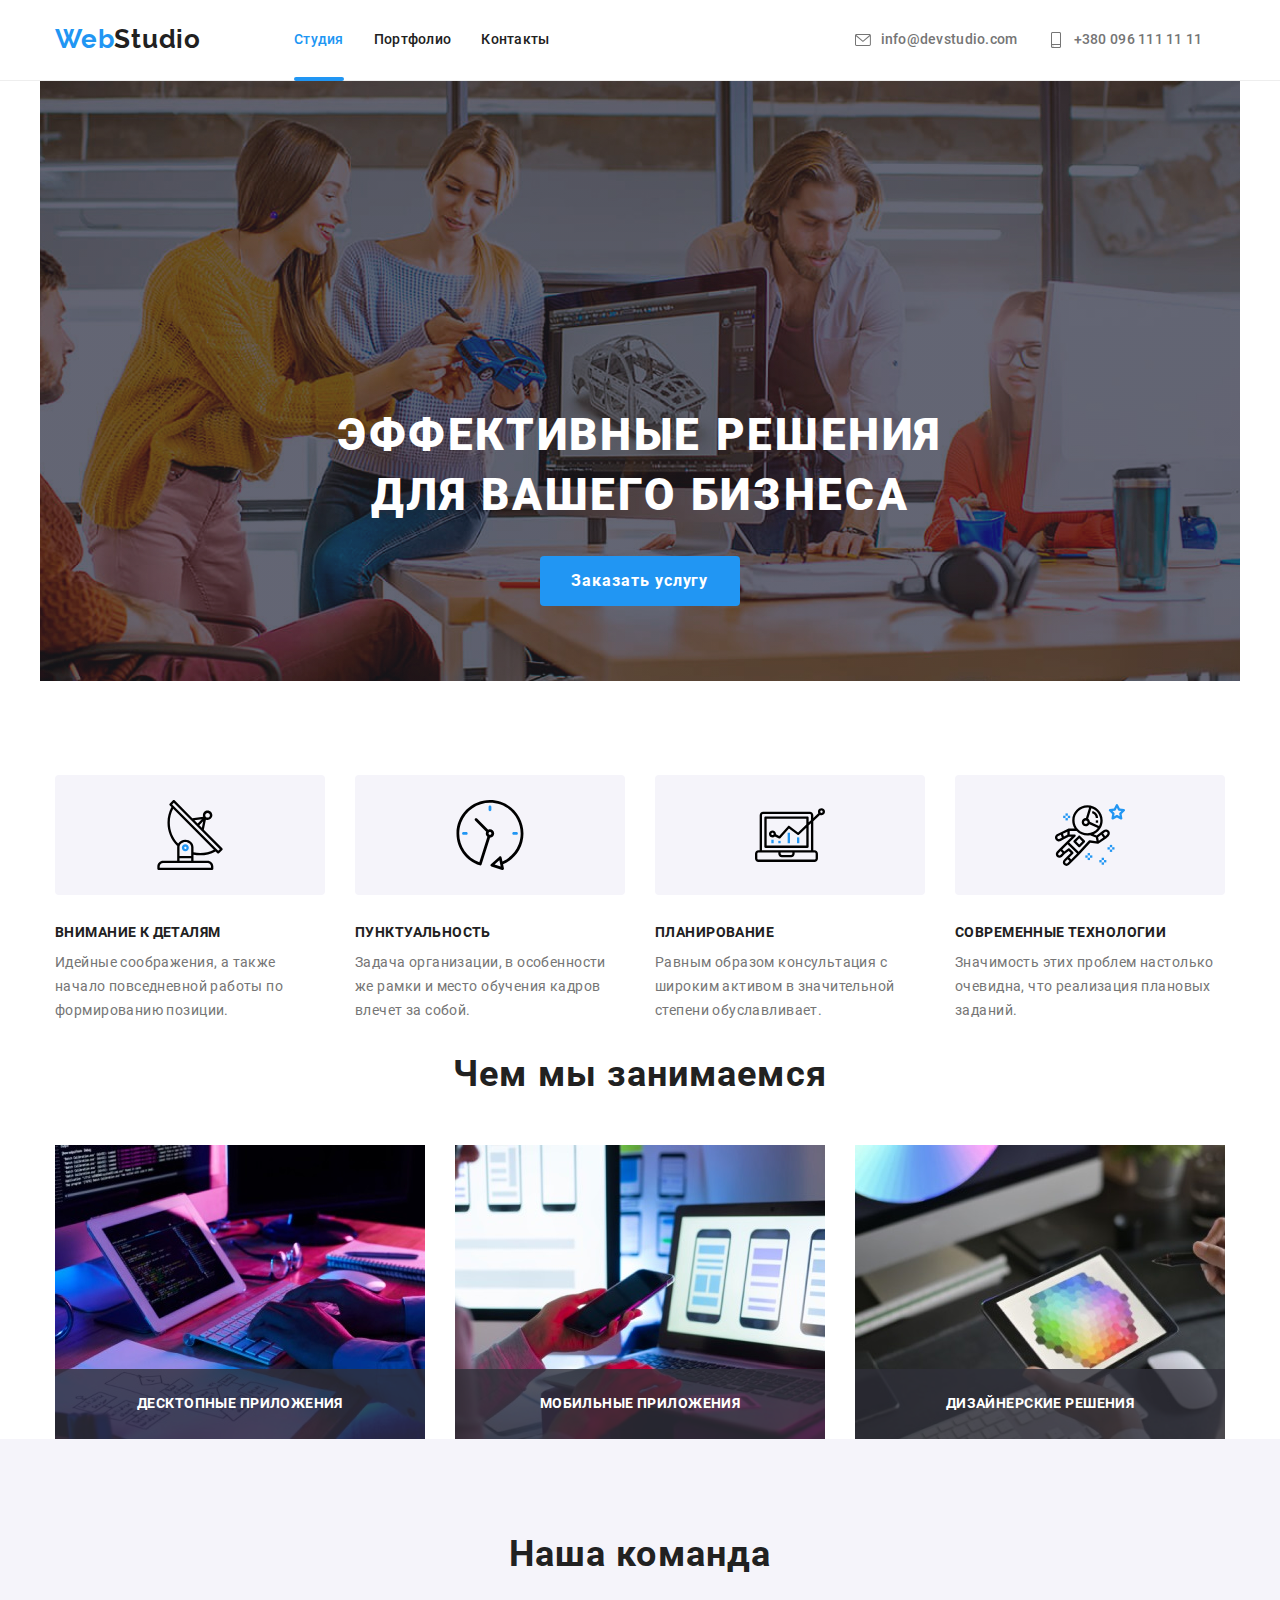
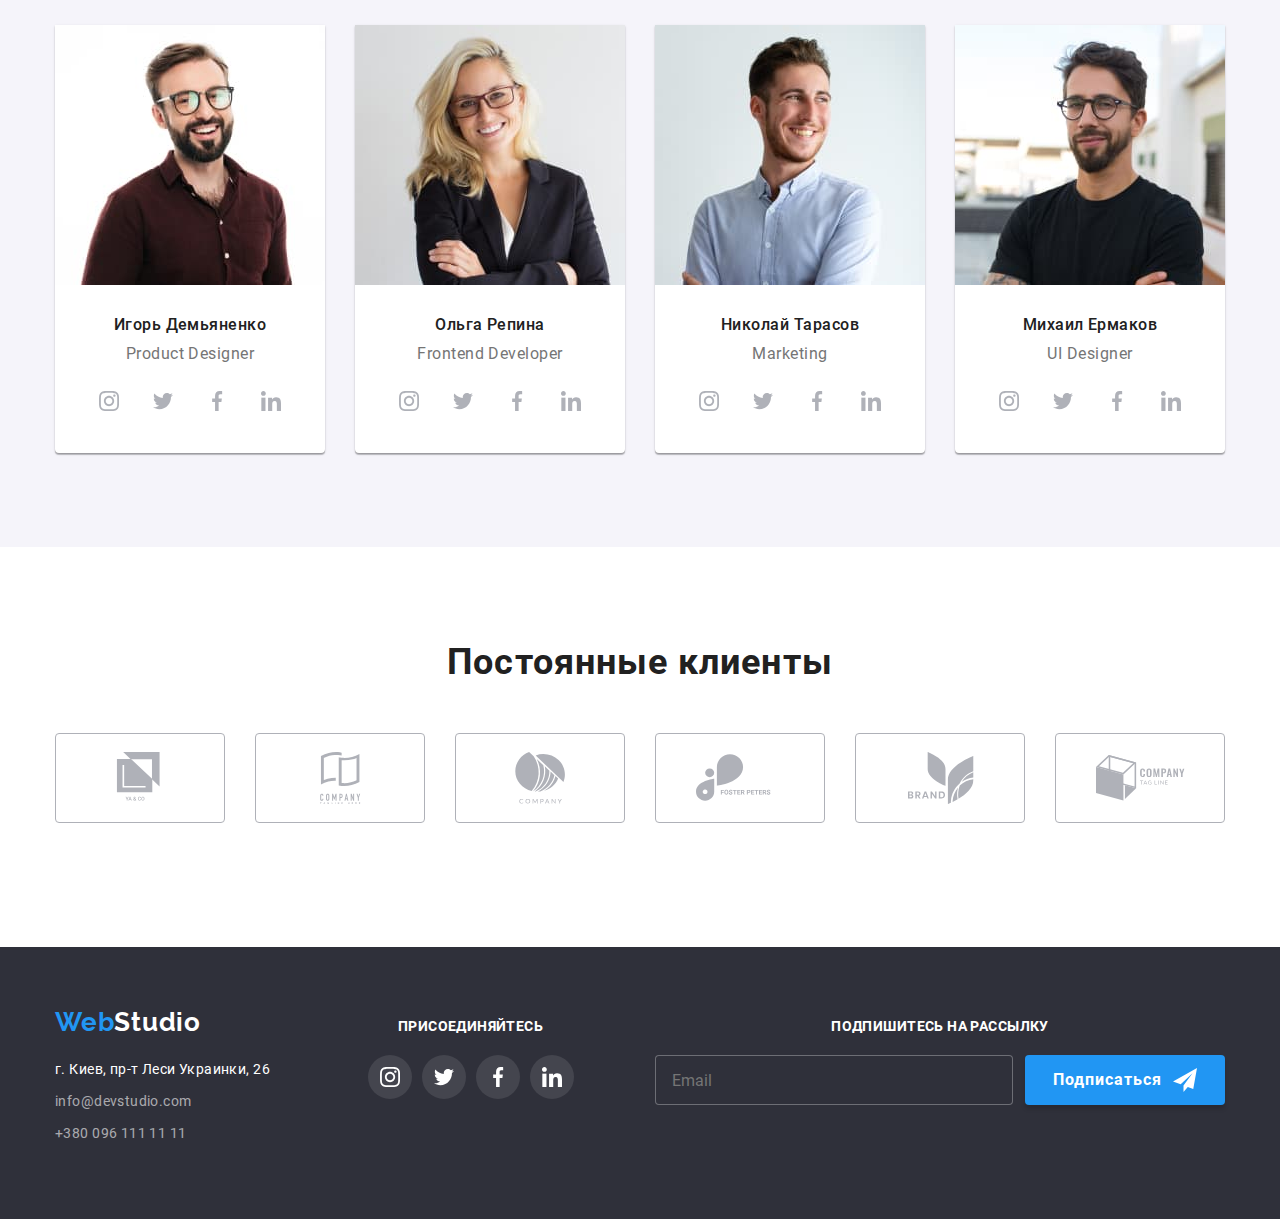
==== commit d56ed721: "desktop, mobile" ====
--- a/index.html
+++ b/index.html
@@ -35,7 +35,7 @@
 
 
                     <address class="nav-address">
-                        <ul class="menu-links list">
+                        <ul class="menu-links  list">
                             <li class="list nav-listitems">
                                 <a href="email:info@devstudio.com" class="address link">
                                     <svg class="link-icon" width="12" height="16">
--- a/css/main.min.css
+++ b/css/main.min.css
@@ -1 +1 @@
-/*! normalize.css v8.0.1 | MIT License | github.com/necolas/normalize.css */html{line-height:1.15;-webkit-text-size-adjust:100%}body{margin:0}main{display:block}h1{font-size:2em;margin:.67em 0}hr{-webkit-box-sizing:content-box;box-sizing:content-box;height:0;overflow:visible}pre{font-family:monospace,monospace;font-size:1em}a{background-color:transparent}abbr[title]{border-bottom:none;text-decoration:underline;-webkit-text-decoration:underline dotted;text-decoration:underline dotted}b,strong{font-weight:bolder}code,kbd,samp{font-family:monospace,monospace;font-size:1em}small{font-size:80%}sub,sup{font-size:75%;line-height:0;position:relative;vertical-align:baseline}sub{bottom:-0.25em}sup{top:-0.5em}img{border-style:none}button,input,optgroup,select,textarea{font-family:inherit;font-size:100%;line-height:1.15;margin:0}button,input{overflow:visible}button,select{text-transform:none}button,[type=button],[type=reset],[type=submit]{-webkit-appearance:button}button::-moz-focus-inner,[type=button]::-moz-focus-inner,[type=reset]::-moz-focus-inner,[type=submit]::-moz-focus-inner{border-style:none;padding:0}button:-moz-focusring,[type=button]:-moz-focusring,[type=reset]:-moz-focusring,[type=submit]:-moz-focusring{outline:1px dotted ButtonText}fieldset{padding:.35em .75em .625em}legend{-webkit-box-sizing:border-box;box-sizing:border-box;color:inherit;display:table;max-width:100%;padding:0;white-space:normal}progress{vertical-align:baseline}textarea{overflow:auto}[type=checkbox],[type=radio]{-webkit-box-sizing:border-box;box-sizing:border-box;padding:0}[type=number]::-webkit-inner-spin-button,[type=number]::-webkit-outer-spin-button{height:auto}[type=search]{-webkit-appearance:textfield;outline-offset:-2px}[type=search]::-webkit-search-decoration{-webkit-appearance:none}::-webkit-file-upload-button{-webkit-appearance:button;font:inherit}details{display:block}summary{display:list-item}template{display:none}[hidden]{display:none}@font-face{font-family:"Roboto";src:url("../font/Roboto-Black.woff2") format("woff2"),url("../font/Roboto-Black.woff") format("woff");font-weight:900;font-style:normal}@font-face{font-family:"Roboto";src:url("../font/Roboto-Bold.woff2") format("woff2"),url("../font/Roboto-Bold.woff") format("woff");font-weight:700;font-style:normal}@font-face{font-family:"Roboto";src:url("../font/Roboto-Medium.woff2") format("woff2"),url("../font/Roboto-Medium.woff") format("woff");font-weight:500;font-style:normal}@font-face{font-family:"Roboto";src:url("../font/Roboto-Regular.woff2") format("woff2"),url("../font/Roboto-Regular.woff") format("woff");font-weight:400;font-style:normal}@font-face{font-family:"Raleway";src:url("../font/Raleway-Bold.woff2") format("woff2"),url("../font/Raleway-Bold.woff") format("woff");font-weight:700;font-style:normal}:root{--b-dark: #2f303a;--b-middle: #f5f4fa;--b-blue: #2196f3;--b-white: #ffffff;--b-black: #000000;--txt-dark: #212121;--txt-grey: #757575;--txt-light: #ffffff;--txt-bleu: #2196f3;--light: #afb1b8;--white: #ffffff;--accent-background: #2196f3;--dark-background: rgba(255, 255, 255, 0.1);--light-background: #ffffff;--main-font: Roboto, sans-serif;--secondary-font: Raleway, sans-serif;--timer: cubic-bezier(0.4, 0, 0.2, 1)}*,::after,::before{-webkit-box-sizing:border-box;box-sizing:border-box}body{font-family:var(--main-font);font-style:normal;color:var(--txt-grey)}h1,h2,h3,h4,h5,h6,p{margin:0}ul,li{margin:0;padding:0}img{display:block;margin:0}.link{text-decoration:none}.list{list-style:none}:root{--b-dark: #2f303a;--b-middle: #f5f4fa;--b-blue: #2196f3;--b-white: #ffffff;--b-black: #000000;--txt-dark: #212121;--txt-grey: #757575;--txt-light: #ffffff;--txt-bleu: #2196f3;--light: #afb1b8;--white: #ffffff;--accent-background: #2196f3;--dark-background: rgba(255, 255, 255, 0.1);--light-background: #ffffff;--main-font: Roboto, sans-serif;--secondary-font: Raleway, sans-serif;--timer: cubic-bezier(0.4, 0, 0.2, 1)}.visually-hidden{position:absolute;width:1px;height:1px;margin:-1px;padding:0;overflow:hidden;border:0;clip:rect(0 0 0 0)}.container{width:100%;padding:0 5px;margin:0 auto}@media screen and (min-width: 480px){.container{max-width:480px;padding:0 15px}}@media screen and (min-width: 768px){.container{max-width:768px}}@media screen and (min-width: 1200px){.container{max-width:1200px}}:root{--b-dark: #2f303a;--b-middle: #f5f4fa;--b-blue: #2196f3;--b-white: #ffffff;--b-black: #000000;--txt-dark: #212121;--txt-grey: #757575;--txt-light: #ffffff;--txt-bleu: #2196f3;--light: #afb1b8;--white: #ffffff;--accent-background: #2196f3;--dark-background: rgba(255, 255, 255, 0.1);--light-background: #ffffff;--main-font: Roboto, sans-serif;--secondary-font: Raleway, sans-serif;--timer: cubic-bezier(0.4, 0, 0.2, 1)}.btn{display:-webkit-box;display:-ms-flexbox;display:flex;font-family:var(--main-font);font-weight:bold;font-size:16px;line-height:1.875;letter-spacing:.06em;border:none;border-radius:4px}:root{--b-dark: #2f303a;--b-middle: #f5f4fa;--b-blue: #2196f3;--b-white: #ffffff;--b-black: #000000;--txt-dark: #212121;--txt-grey: #757575;--txt-light: #ffffff;--txt-bleu: #2196f3;--light: #afb1b8;--white: #ffffff;--accent-background: #2196f3;--dark-background: rgba(255, 255, 255, 0.1);--light-background: #ffffff;--main-font: Roboto, sans-serif;--secondary-font: Raleway, sans-serif;--timer: cubic-bezier(0.4, 0, 0.2, 1)}.logo{font-family:var(--secondary-font);color:var(--txt-bleu);font-style:normal;font-weight:700;font-size:24px;line-height:1.167;letter-spacing:.03em;height:28px}.logo-dark{color:var(--txt-dark)}.logo-white{color:var(--txt-light)}@media screen and (min-width: 1200px){.logo{font-size:26px;line-height:1.19;height:31px}}.section{padding:60px 0}@media screen and (min-width: 1200px){.section{padding:94px 0}}.secodary-title{color:var(--txt-dark);font-weight:bold;font-size:28px;line-height:1.172;text-align:center;letter-spacing:.03em;margin-bottom:30px}@media screen and (min-width: 1200px){.secodary-title{margin-bottom:50px}}:root{--b-dark: #2f303a;--b-middle: #f5f4fa;--b-blue: #2196f3;--b-white: #ffffff;--b-black: #000000;--txt-dark: #212121;--txt-grey: #757575;--txt-light: #ffffff;--txt-bleu: #2196f3;--light: #afb1b8;--white: #ffffff;--accent-background: #2196f3;--dark-background: rgba(255, 255, 255, 0.1);--light-background: #ffffff;--main-font: Roboto, sans-serif;--secondary-font: Raleway, sans-serif;--timer: cubic-bezier(0.4, 0, 0.2, 1)}.backdrop{position:fixed;left:0;top:0;z-index:100;width:100%;height:100%;background-color:rgba(0,0,0,.5);padding:93px 15px;overflow-y:scroll}.modal{padding:20px;position:relative;background-color:var(--b-white);-webkit-box-shadow:0px 1px 3px rgba(0,0,0,.12),0px 1px 1px rgba(0,0,0,.14),0px 2px 1px rgba(0,0,0,.2);box-shadow:0px 1px 3px rgba(0,0,0,.12),0px 1px 1px rgba(0,0,0,.14),0px 2px 1px rgba(0,0,0,.2);border-radius:4px}.close-btn{position:absolute;top:8px;right:8px;width:30px;height:30px;background-color:#fff;border:1px solid rgba(0,0,0,.1);border-radius:50%;cursor:pointer}.is-hidden{opacity:0;visibility:hidden;pointer-events:none}@media screen and (min-width: 481px){.modal{margin:auto;width:528px;min-height:581px}}@media screen and (min-width: 1200px){.backdrop{position:fixed;left:0;top:0;z-index:100;width:100%;height:100%;background-color:rgba(0,0,0,.5);-webkit-transition:all 250ms var(--timer);transition:all 250ms var(--timer)}.backdrop.is-hidden{-webkit-transition:all 250ms var(--timer);transition:all 250ms var(--timer)}.modal{position:absolute;top:50%;left:50%;padding:40px;-webkit-transform:translate(-50%, -50%) scale(1);transform:translate(-50%, -50%) scale(1);width:528px;min-height:581px;background-color:var(--b-white);-webkit-box-shadow:0px 1px 3px rgba(0,0,0,.12),0px 1px 1px rgba(0,0,0,.14),0px 2px 1px rgba(0,0,0,.2);box-shadow:0px 1px 3px rgba(0,0,0,.12),0px 1px 1px rgba(0,0,0,.14),0px 2px 1px rgba(0,0,0,.2);border-radius:4px;-webkit-transition:-webkit-transform 250ms var(--timer);transition:-webkit-transform 250ms var(--timer);transition:transform 250ms var(--timer);transition:transform 250ms var(--timer), -webkit-transform 250ms var(--timer)}.backdrop.is-hidden .modal{-webkit-transform:translate(-50%, -50%) scale(0);transform:translate(-50%, -50%) scale(0);-webkit-transition:opacity 250ms var(--timer);transition:opacity 250ms var(--timer)}.close-btn{position:absolute;top:8px;right:8px;width:30px;height:30px;background-color:#fff;border:1px solid rgba(0,0,0,.1);border-radius:50%;cursor:pointer}.is-hidden{opacity:0;visibility:hidden;pointer-events:none}}:root{--b-dark: #2f303a;--b-middle: #f5f4fa;--b-blue: #2196f3;--b-white: #ffffff;--b-black: #000000;--txt-dark: #212121;--txt-grey: #757575;--txt-light: #ffffff;--txt-bleu: #2196f3;--light: #afb1b8;--white: #ffffff;--accent-background: #2196f3;--dark-background: rgba(255, 255, 255, 0.1);--light-background: #ffffff;--main-font: Roboto, sans-serif;--secondary-font: Raleway, sans-serif;--timer: cubic-bezier(0.4, 0, 0.2, 1)}.social-list{display:-webkit-box;display:-ms-flexbox;display:flex;-webkit-box-pack:justify;-ms-flex-pack:justify;justify-content:space-between}.social-list-link{background-color:var(--light-background);display:-webkit-box;display:-ms-flexbox;display:flex;-webkit-box-pack:center;-ms-flex-pack:center;justify-content:center;-webkit-box-align:center;-ms-flex-align:center;align-items:center;width:44px;height:44px;border-radius:50%;-webkit-transition:background-color 250ms var(--timer);transition:background-color 250ms var(--timer)}.social-list-link:hover{background-color:var(--accent-background);-webkit-transform:opasity;transform:opasity}.social-list-link:focus{background-color:var(--accent-background);outline:1px solid #757575;-webkit-transform:opasity;transform:opasity}.social-list-icon{width:20px;height:20px;fill:var(--light);-webkit-transition:fill 250ms var(--timer);transition:fill 250ms var(--timer)}.social-list-link:hover .social-list-icon,.social-list-link:focus .social-list-icon{fill:var(--white);-webkit-transform:opasity;transform:opasity}.social-list-item:not(:last-child){margin-right:10px}:root{--b-dark: #2f303a;--b-middle: #f5f4fa;--b-blue: #2196f3;--b-white: #ffffff;--b-black: #000000;--txt-dark: #212121;--txt-grey: #757575;--txt-light: #ffffff;--txt-bleu: #2196f3;--light: #afb1b8;--white: #ffffff;--accent-background: #2196f3;--dark-background: rgba(255, 255, 255, 0.1);--light-background: #ffffff;--main-font: Roboto, sans-serif;--secondary-font: Raleway, sans-serif;--timer: cubic-bezier(0.4, 0, 0.2, 1)}.head{border-bottom-width:1px;border-bottom-style:solid;border-bottom-color:#ececec;position:relative}.head .logo{margin-right:93px}.head .nav-address{margin-left:auto}.nav{height:60px;padding-top:24px;padding-bottom:25px;-webkit-box-align:center;-ms-flex-align:center;align-items:center}.menu-container{width:100%;text-align:center;background-color:#fff;border-top:1px solid #ececec;display:none;z-index:10;display:-webkit-box;display:-ms-flexbox;display:flex}.menu-container.is-open{display:block}.menu-button{display:-webkit-inline-box;display:-ms-inline-flexbox;display:inline-flex;position:absolute;right:15px;top:10px;margin:0;padding:0;border:none;background-color:transparent}.menu-button .icon-cross{display:none}.menu-button.is-open .icon-cross{display:block}.menu-button.is-open .icon-menu{display:none}.menu-links{-webkit-box-align:center;-ms-flex-align:center;align-items:center;display:-webkit-box;display:-ms-flexbox;display:flex;-webkit-box-orient:vertical;-webkit-box-direction:normal;-ms-flex-direction:column;flex-direction:column;margin-top:60px;margin-bottom:60px}.menu-links:last-child{margin-top:0}.nav-address .nav-listitems:not(:last-child){margin-bottom:16px}.navigation .nav-listitems:not(:last-child){margin-bottom:40px}.link-items{color:var(--txt-dark);font-weight:500;font-size:18px;line-height:1.167;letter-spacing:.02em;display:-webkit-box;display:-ms-flexbox;display:flex}.link-icon{width:16px;height:16px;background-color:var(--light-background);fill:var(--txt-grey);margin-right:10px;-o-object-fit:contain;object-fit:contain;-o-object-position:center;object-position:center}.address{color:var(--txt-grey);font-weight:500;font-style:normal;font-size:14px;line-height:1.14;letter-spacing:.02em}.accent{color:var(--txt-bleu);position:relative}a.accent::after{content:"";position:absolute;width:100%;height:4px;top:26px;border-radius:4px;background-color:var(--b-blue)}@media screen and (max-width: 767px){.menu-container{position:absolute;top:100%;left:0;display:none}}@media screen and (min-width: 768px){.nav{display:-webkit-box;display:-ms-flexbox;display:flex;-webkit-box-align:center;-ms-flex-align:center;align-items:center}.menu-container{display:-webkit-box;display:-ms-flexbox;display:flex;-webkit-box-align:center;-ms-flex-align:center;align-items:center}.menu-container-listitems{display:-webkit-box;display:-ms-flexbox;display:flex;-webkit-box-align:center;-ms-flex-align:center;align-items:center}.menu-container-listitems:not(:last-child){margin-right:50px}.menu-button{display:none}.menu-links{display:-webkit-box;display:-ms-flexbox;display:flex}.link-items{color:var(--txt-dark);font-weight:500;font-size:14px;line-height:1.14;letter-spacing:.02em;display:-webkit-box;display:-ms-flexbox;display:flex;-webkit-transition:color 250ms var(--timer);transition:color 250ms var(--timer)}.link-items:hover{color:var(--txt-bleu);-webkit-transform:opasity;transform:opasity}.link-items:focus{color:var(--txt-bleu);outline:1px solid #757575;-webkit-transform:opasity;transform:opasity}.link-icon{display:-webkit-box;display:-ms-flexbox;display:flex;width:16px;height:16px;background-color:var(--light-background);fill:var(--txt-grey);margin-right:10px;-o-object-fit:contain;object-fit:contain;-o-object-position:center;object-position:center;-webkit-transition:fill 250ms var(--timer);transition:fill 250ms var(--timer)}.address{display:-webkit-box;display:-ms-flexbox;display:flex;color:var(--txt-grey);font-weight:500;font-style:normal;font-size:14px;line-height:1.14;letter-spacing:.02em;-webkit-transition:color 250ms var(--timer);transition:color 250ms var(--timer)}.address:focus{color:var(--txt-bleu);outline:1px solid #757575;-webkit-transform:opasity;transform:opasity}.address:hover{color:var(--txt-bleu);-webkit-transform:opasity;transform:opasity}.address:hover .link-icon,.address:focus .link-icon{fill:var(--txt-bleu);color:var(--txt-bleu);outline:none;-webkit-transform:opasity;transform:opasity}.accent{color:var(--txt-bleu);position:relative}a.accent::after{content:"";position:absolute;width:100%;height:4px;top:45px;border-radius:4px;background-color:var(--b-blue)}}:root{--b-dark: #2f303a;--b-middle: #f5f4fa;--b-blue: #2196f3;--b-white: #ffffff;--b-black: #000000;--txt-dark: #212121;--txt-grey: #757575;--txt-light: #ffffff;--txt-bleu: #2196f3;--light: #afb1b8;--white: #ffffff;--accent-background: #2196f3;--dark-background: rgba(255, 255, 255, 0.1);--light-background: #ffffff;--main-font: Roboto, sans-serif;--secondary-font: Raleway, sans-serif;--timer: cubic-bezier(0.4, 0, 0.2, 1)}.hero{min-height:400px}.hero .container{height:400px;background-color:var(--b-dark);background-image:-webkit-gradient(linear, left top, left bottom, from(rgba(47, 48, 58, 0.4)), to(rgba(47, 48, 58, 0.4))),url(../../images/main/hero_mobile.jpg);background-image:linear-gradient(rgba(47, 48, 58, 0.4), rgba(47, 48, 58, 0.4)),url(../../images/main/hero_mobile.jpg);background-repeat:no-repeat;background-size:480px 400px;background-position:center}.hero-descr{display:-webkit-box;display:-ms-flexbox;display:flex;-webkit-box-orient:vertical;-webkit-box-direction:normal;-ms-flex-direction:column;flex-direction:column;-webkit-box-align:center;-ms-flex-align:center;align-items:center;padding-top:118px}.main-title{color:var(--txt-light);font-weight:900;font-size:26px;line-height:1.615;text-align:center;letter-spacing:.06em;text-transform:uppercase;width:360px;margin:0}.btn-hero{color:var(--txt-light);background-color:var(--b-blue);margin-top:30px;padding:10px 30px;width:200px;height:50px;-webkit-box-align:center;-ms-flex-align:center;align-items:center;letter-spacing:.05em;-webkit-transition:color 250ms var(--timer);transition:color 250ms var(--timer)}.btn-hero:hover{color:var(--txt-dark);cursor:pointer;-webkit-transform:opasity;transform:opasity}@media screen and (min-width: 320px)and (max-width: 400px){.main-title{font-size:24px;width:100%}}@media screen and (min-device-pixel-ratio: 2)and (min-width: 320px)and (max-width: 767px),screen and (-webkit-min-device-pixel-ratio: 2)and (min-width: 320px)and (max-width: 767px),screen and (min-resolution: 192dpi)and (min-width: 320px)and (max-width: 767px),screen and (min-resolution: 2dppx)and (min-width: 320px)and (max-width: 767px){.hero .container{background-image:-webkit-gradient(linear, left top, left bottom, from(rgba(47, 48, 58, 0.4)), to(rgba(47, 48, 58, 0.4))),url(../../images/main/hero_mobile@2x.jpg);background-image:linear-gradient(rgba(47, 48, 58, 0.4), rgba(47, 48, 58, 0.4)),url(../../images/main/hero_mobile@2x.jpg)}}@media screen and (min-width: 768px){.hero .container{background-image:-webkit-gradient(linear, left top, left bottom, from(rgba(47, 48, 58, 0.4)), to(rgba(47, 48, 58, 0.4))),url(../../images/main/hero_tablet.jpg);background-image:linear-gradient(rgba(47, 48, 58, 0.4), rgba(47, 48, 58, 0.4)),url(../../images/main/hero_tablet.jpg);background-repeat:no-repeat;background-size:768px 400px;background-position:center}}@media screen and (min-width: 1200px){.hero{display:-webkit-box;display:-ms-flexbox;display:flex;min-height:600px;-webkit-box-align:center;-ms-flex-align:center;align-items:center;-webkit-box-orient:vertical;-webkit-box-direction:normal;-ms-flex-direction:column;flex-direction:column}.hero .container{min-height:600px;width:1600px;background-color:var(--b-dark);background-image:-webkit-gradient(linear, left top, left bottom, from(rgba(47, 48, 58, 0.4)), to(rgba(47, 48, 58, 0.4))),url(../images/main/hero.jpg);background-image:linear-gradient(rgba(47, 48, 58, 0.4), rgba(47, 48, 58, 0.4)),url(../images/main/hero.jpg);background-repeat:no-repeat;background-size:cover;-webkit-box-orient:vertical;-webkit-box-direction:normal;-ms-flex-direction:column;flex-direction:column;-webkit-box-align:center;-ms-flex-align:center;align-items:center}.hero-descr{margin-top:207px;display:-webkit-box;display:-ms-flexbox;display:flex;-webkit-box-orient:vertical;-webkit-box-direction:normal;-ms-flex-direction:column;flex-direction:column;-webkit-box-align:center;-ms-flex-align:center;align-items:center}.main-title{color:var(--txt-light);font-weight:900;font-size:44px;line-height:1.36;text-align:center;letter-spacing:.06em;text-transform:uppercase;width:696px;margin:0}.btn-hero{color:var(--txt-light);margin-top:30px;padding:10px 31px;width:200px;height:50px;-webkit-box-align:center;-ms-flex-align:center;align-items:center;letter-spacing:.05em;-webkit-transition:color 250ms var(--timer);transition:color 250ms var(--timer)}.btn-hero:hover{color:var(--txt-dark);cursor:pointer;-webkit-transform:opasity;transform:opasity}.btn-hero:focus{color:var(--txt-dark);cursor:pointer;-webkit-transform:opasity;transform:opasity}}:root{--b-dark: #2f303a;--b-middle: #f5f4fa;--b-blue: #2196f3;--b-white: #ffffff;--b-black: #000000;--txt-dark: #212121;--txt-grey: #757575;--txt-light: #ffffff;--txt-bleu: #2196f3;--light: #afb1b8;--white: #ffffff;--accent-background: #2196f3;--dark-background: rgba(255, 255, 255, 0.1);--light-background: #ffffff;--main-font: Roboto, sans-serif;--secondary-font: Raleway, sans-serif;--timer: cubic-bezier(0.4, 0, 0.2, 1)}.advance.container{display:-webkit-box;display:-ms-flexbox;display:flex;-webkit-box-pack:center;-ms-flex-pack:center;justify-content:center}.description{font-weight:normal;font-size:14px;line-height:1.71;letter-spacing:.03em;margin-top:10px;padding-right:10px}.description-title{color:var(--txt-dark);font-weight:bold;font-size:14px;line-height:1.14;letter-spacing:.03em;text-transform:uppercase}.principle{width:100%}.principle-icon{display:-webkit-box;display:-ms-flexbox;display:flex;-webkit-box-pack:center;-ms-flex-pack:center;justify-content:center;-webkit-box-align:center;-ms-flex-align:center;align-items:center;height:120px;background-color:var(--b-middle);border-radius:4px;margin-bottom:30px}.principle-example{width:70px;height:70px}.principle:not(:last-child){margin-bottom:30px}@media screen and (min-width: 768px){.principle{width:354px;margin-right:30px}.principle-icon{width:100%}.principle:nth-child(2n){margin-right:0}.principle:nth-last-child(-n+2){margin-bottom:0}.works-box{display:-webkit-box;display:-ms-flexbox;display:flex;-ms-flex-wrap:wrap;flex-wrap:wrap;-ms-flex-preferred-size:calc((100%-30px) / 2);flex-basis:calc((100%-30px) / 2)}}@media screen and (min-width: 1200px){.advance{padding-bottom:0}.principle{width:270px}.principle:not(:last-child){margin-right:30px}.principle-icon{width:270px}.works-box{display:-webkit-box;display:-ms-flexbox;display:flex}}:root{--b-dark: #2f303a;--b-middle: #f5f4fa;--b-blue: #2196f3;--b-white: #ffffff;--b-black: #000000;--txt-dark: #212121;--txt-grey: #757575;--txt-light: #ffffff;--txt-bleu: #2196f3;--light: #afb1b8;--white: #ffffff;--accent-background: #2196f3;--dark-background: rgba(255, 255, 255, 0.1);--light-background: #ffffff;--main-font: Roboto, sans-serif;--secondary-font: Raleway, sans-serif;--timer: cubic-bezier(0.4, 0, 0.2, 1)}@media screen and (min-width: 320px){.our_work{display:none}}@media screen and (min-width: 1200px){.our_work{display:contents;-webkit-box-orient:horizontal;-webkit-box-direction:normal;-ms-flex-direction:row;flex-direction:row}.secodary-title{color:var(--txt-dark);font-weight:bold;font-size:36px;line-height:1.17;text-align:center;letter-spacing:.03em;margin-bottom:50px}.pictures-box{display:-webkit-box;display:-ms-flexbox;display:flex;-webkit-box-align:center;-ms-flex-align:center;align-items:center}.picture{position:relative}.picture:not(:last-child){margin-right:30px}.shadow-text{position:absolute;bottom:0;left:0;display:-webkit-box;display:-ms-flexbox;display:flex;-webkit-box-align:center;-ms-flex-align:center;align-items:center;-webkit-box-pack:center;-ms-flex-pack:center;justify-content:center;width:370px;height:70px;background-color:rgba(47,48,58,.8)}.shadow-text-descript{color:var(--txt-light);font-style:normal;font-weight:bold;font-size:14px;line-height:1.14;letter-spacing:.03em;text-transform:uppercase}}:root{--b-dark: #2f303a;--b-middle: #f5f4fa;--b-blue: #2196f3;--b-white: #ffffff;--b-black: #000000;--txt-dark: #212121;--txt-grey: #757575;--txt-light: #ffffff;--txt-bleu: #2196f3;--light: #afb1b8;--white: #ffffff;--accent-background: #2196f3;--dark-background: rgba(255, 255, 255, 0.1);--light-background: #ffffff;--main-font: Roboto, sans-serif;--secondary-font: Raleway, sans-serif;--timer: cubic-bezier(0.4, 0, 0.2, 1)}.team{background-color:var(--b-middle);width:100%}.team-card{max-width:480px;margin-bottom:30px;background-color:#fff;-webkit-box-shadow:0px 1px 3px rgba(0,0,0,.12),0px 1px 1px rgba(0,0,0,.14),0px 2px 1px rgba(0,0,0,.2);box-shadow:0px 1px 3px rgba(0,0,0,.12),0px 1px 1px rgba(0,0,0,.14),0px 2px 1px rgba(0,0,0,.2);border-radius:0px 0px 4px 4px}.team-card:last-child{margin-bottom:0}@media screen and (min-width: 320px)and (max-width: 400px){.team-card{width:100%}}.worker-description{display:-webkit-box;display:-ms-flexbox;display:flex;-webkit-box-orient:vertical;-webkit-box-direction:normal;-ms-flex-direction:column;flex-direction:column;-webkit-box-align:center;-ms-flex-align:center;align-items:center;padding-top:30px;padding-bottom:30px}.worker-name{color:var(--txt-dark);font-weight:500;font-size:16px;line-height:1.19;letter-spacing:.03em;margin-bottom:10px}.speciality{font-weight:normal;font-size:16px;line-height:1.19;letter-spacing:.03em;margin-bottom:16px}.about__list-picture,.about__team-img{width:100%}@media screen and (min-width: 768px){.card-box{display:-webkit-box;display:-ms-flexbox;display:flex;-ms-flex-wrap:wrap;flex-wrap:wrap;-ms-flex-preferred-size:calc((100%-30px) / 2);flex-basis:calc((100%-30px) / 2)}.team-card{width:354px;height:536px;margin-right:30px;background-color:#fff;-webkit-box-shadow:0px 1px 3px rgba(0,0,0,.12),0px 1px 1px rgba(0,0,0,.14),0px 2px 1px rgba(0,0,0,.2);box-shadow:0px 1px 3px rgba(0,0,0,.12),0px 1px 1px rgba(0,0,0,.14),0px 2px 1px rgba(0,0,0,.2);border-radius:0px 0px 4px 4px}.team-card:nth-child(2n){margin-right:0}.team-card:nth-last-child(-n+2){margin-bottom:0}}@media screen and (min-width: 1200px){.team{background-color:var(--b-middle);min-height:648px}.team-card{width:270px;margin-bottom:0;background-color:#fff;-webkit-box-shadow:0px 1px 3px rgba(0,0,0,.12),0px 1px 1px rgba(0,0,0,.14),0px 2px 1px rgba(0,0,0,.2);box-shadow:0px 1px 3px rgba(0,0,0,.12),0px 1px 1px rgba(0,0,0,.14),0px 2px 1px rgba(0,0,0,.2);border-radius:0px 0px 4px 4px}.team-card:not(:last-child){margin-right:30px;margin-bottom:0}.card-box{display:-webkit-box;display:-ms-flexbox;display:flex}.worker-description{display:-webkit-box;display:-ms-flexbox;display:flex;-webkit-box-orient:vertical;-webkit-box-direction:normal;-ms-flex-direction:column;flex-direction:column;-webkit-box-align:center;-ms-flex-align:center;align-items:center;padding-top:30px;padding-bottom:30px}.worker-name{color:var(--txt-dark);font-weight:500;font-size:16px;line-height:1.19;letter-spacing:.03em;margin-bottom:10px}.speciality{font-weight:normal;font-size:16px;line-height:1.19;letter-spacing:.03em;margin-bottom:16px}}:root{--b-dark: #2f303a;--b-middle: #f5f4fa;--b-blue: #2196f3;--b-white: #ffffff;--b-black: #000000;--txt-dark: #212121;--txt-grey: #757575;--txt-light: #ffffff;--txt-bleu: #2196f3;--light: #afb1b8;--white: #ffffff;--accent-background: #2196f3;--dark-background: rgba(255, 255, 255, 0.1);--light-background: #ffffff;--main-font: Roboto, sans-serif;--secondary-font: Raleway, sans-serif;--timer: cubic-bezier(0.4, 0, 0.2, 1)}.client{display:-webkit-box;display:-ms-flexbox;display:flex;-ms-flex-wrap:wrap;flex-wrap:wrap;-webkit-box-pack:center;-ms-flex-pack:center;justify-content:center;-ms-flex-preferred-size:calc((100%-30px) / 2);flex-basis:calc((100%-30px) / 2)}.client-icon{display:-webkit-box;display:-ms-flexbox;display:flex;-webkit-box-align:center;-ms-flex-align:center;align-items:center;-webkit-box-pack:center;-ms-flex-pack:center;justify-content:center;width:210px;height:90px;margin-right:30px;margin-bottom:30px}.client-icon:nth-child(2n){margin-right:0}.client-icon:nth-last-child(-n+2){margin-bottom:0}.client-link{display:-webkit-box;display:-ms-flexbox;display:flex;width:100%;height:100%;-webkit-box-align:center;-ms-flex-align:center;align-items:center;-webkit-box-pack:center;-ms-flex-pack:center;justify-content:center;margin:auto;border:1px solid var(--light);border-radius:4px}.client-link:hover{border:1px solid var(--accent-background);-webkit-transform:opasity;transform:opasity}.client-link:focus{border:1px solid var(--accent-background);outline:1px solid #757575;-webkit-transform:opasity;transform:opasity}.client-logo-icon{width:89px;height:52px;fill:var(--light);-webkit-transition:fill 250ms var(--timer);transition:fill 250ms var(--timer)}.client-link:focus .client-logo-icon,.client-link:hover .client-logo-icon{fill:var(--accent-background);-webkit-transform:opasity;transform:opasity}@media screen and (min-width: 320px)and (max-width: 400px){.client-icon{width:140px;margin-right:20px}}@media screen and (min-width: 400px)and (max-width: 479px){.client-icon{width:180px;margin-right:20px}}@media screen and (min-width: 768px){.client{-webkit-box-pack:justify;-ms-flex-pack:justify;justify-content:space-between}.client-icon{width:226px;margin-right:0}.client-icon:nth-child(3n){margin-right:0}.client-icon:nth-last-child(-n+3){margin-bottom:0}}@media screen and (min-width: 1200px){.list .client{display:-webkit-box;display:-ms-flexbox;display:flex}.client-icon{width:170px}.client-icon:not(:last-child){margin-right:30px}}:root{--b-dark: #2f303a;--b-middle: #f5f4fa;--b-blue: #2196f3;--b-white: #ffffff;--b-black: #000000;--txt-dark: #212121;--txt-grey: #757575;--txt-light: #ffffff;--txt-bleu: #2196f3;--light: #afb1b8;--white: #ffffff;--accent-background: #2196f3;--dark-background: rgba(255, 255, 255, 0.1);--light-background: #ffffff;--main-font: Roboto, sans-serif;--secondary-font: Raleway, sans-serif;--timer: cubic-bezier(0.4, 0, 0.2, 1)}:root{--b-dark: #2f303a;--b-middle: #f5f4fa;--b-blue: #2196f3;--b-white: #ffffff;--b-black: #000000;--txt-dark: #212121;--txt-grey: #757575;--txt-light: #ffffff;--txt-bleu: #2196f3;--light: #afb1b8;--white: #ffffff;--accent-background: #2196f3;--dark-background: rgba(255, 255, 255, 0.1);--light-background: #ffffff;--main-font: Roboto, sans-serif;--secondary-font: Raleway, sans-serif;--timer: cubic-bezier(0.4, 0, 0.2, 1)}.btn{display:-webkit-box;display:-ms-flexbox;display:flex;font-family:var(--main-font);font-weight:bold;font-size:16px;line-height:1.875;letter-spacing:.06em;border:none;border-radius:4px}.footer{background-color:var(--b-dark);padding-top:60px;padding-bottom:60px;-webkit-box-pack:center;-ms-flex-pack:center;justify-content:center}.footer-address{font-weight:normal;font-size:14px;font-style:normal;line-height:1.71;letter-spacing:.03em;margin-top:20px;margin-bottom:60px}.footer .social-list-icon{fill:var(--white)}.footer .social-list-link{background-color:var(--dark-background)}.contakt-box{display:-webkit-box;display:-ms-flexbox;display:flex;-webkit-box-orient:vertical;-webkit-box-direction:normal;-ms-flex-direction:column;flex-direction:column;-webkit-box-align:center;-ms-flex-align:center;align-items:center}.link-addres{color:var(--txt-light)}.link-contact{color:rgba(255,255,255,.6);display:-webkit-box;display:-ms-flexbox;display:flex;-webkit-box-orient:vertical;-webkit-box-direction:normal;-ms-flex-direction:column;flex-direction:column;-webkit-box-align:center;-ms-flex-align:center;align-items:center}.following-box{display:-webkit-box;display:-ms-flexbox;display:flex;-webkit-box-orient:vertical;-webkit-box-direction:normal;-ms-flex-direction:column;flex-direction:column;-webkit-box-align:center;-ms-flex-align:center;align-items:center;margin-bottom:60px}.follow-mailing{color:var(--txt-light);font-style:normal;font-weight:bold;font-size:14px;line-height:1.14;letter-spacing:.03em;text-transform:uppercase;margin-bottom:20px}.mailing-box{display:-webkit-box;display:-ms-flexbox;display:flex;-webkit-box-orient:vertical;-webkit-box-direction:normal;-ms-flex-direction:column;flex-direction:column;-webkit-box-align:center;-ms-flex-align:center;align-items:center;width:100%}.mailing-box .btn{display:-webkit-box;display:-ms-flexbox;display:flex;width:200px;height:50px;padding:10px 28px;color:var(--white);background-color:var(--b-blue);-webkit-box-shadow:0px 4px 4px rgba(0,0,0,.15);box-shadow:0px 4px 4px rgba(0,0,0,.15)}.mailing-input{width:100%;height:50px;background-color:var(--b-dark);border:1px solid rgba(255,255,255,.3);border-radius:4px;margin-bottom:20px;padding-left:16px;padding-top:15px;padding-bottom:15px}.list-element:not(:last-child){margin-bottom:8px}.form-contact{display:-webkit-box;display:-ms-flexbox;display:flex;-webkit-box-orient:vertical;-webkit-box-direction:normal;-ms-flex-direction:column;flex-direction:column;-webkit-box-align:center;-ms-flex-align:center;align-items:center;width:100%}.svg-position{display:-webkit-box;display:-ms-flexbox;display:flex;position:relative}.icon-send-fly{position:absolute;right:28px;top:13px;display:-webkit-box;display:-ms-flexbox;display:flex;fill:var(--txt-light)}@media screen and (min-width: 768px){.footer{min-height:463px}.footer .container{display:-webkit-box;display:-ms-flexbox;display:flex;-ms-flex-wrap:wrap;flex-wrap:wrap;-webkit-box-pack:justify;-ms-flex-pack:justify;justify-content:space-between}.contakt-box{width:232px;margin-left:76px}.following-box{margin-right:89px;margin-top:5px}.mailing-box{width:450px;margin-left:auto;margin-right:auto}}@media screen and (min-width: 1200px){.footer{min-height:252px}.footer .container{-webkit-box-align:start;-ms-flex-align:start;align-items:flex-start;display:-webkit-box;display:-ms-flexbox;display:flex;-webkit-box-orient:horizontal;-webkit-box-direction:normal;-ms-flex-direction:row;flex-direction:row;-webkit-box-pack:justify;-ms-flex-pack:justify;justify-content:space-between}.footer-address{margin-bottom:0}.social-list-link:hover .footer,.social-list-link:focus .footer{fill:var(--white);-webkit-transform:opasity;transform:opasity}.footer .social-list-link:hover{background-color:var(--accent-background);-webkit-transform:opasity;transform:opasity}.footer .social-list-link:focus{background-color:var(--accent-background);outline:1px solid #757575;-webkit-transform:opasity;transform:opasity}.footer .contakt-box{width:231px}.footer .link-addres{-webkit-transition:color 250ms var(--timer);transition:color 250ms var(--timer)}.footer .link-addres:hover{color:var(--txt-bleu);-webkit-transform:opasity;transform:opasity}.footer .link-addres:focus{color:var(--txt-bleu);outline:1px solid #757575;-webkit-transform:opasity;transform:opasity}.footer .link-contact:hover{color:var(--txt-bleu);-webkit-transform:opasity;transform:opasity}.footer .link-contact:focus{color:var(--txt-bleu);outline:1px solid #757575;-webkit-transform:opasity;transform:opasity}.footer .list-element:not(:last-child){margin-bottom:9px}.footer .following-box{margin-bottom:0;margin-top:12px;width:206px}.footer .form-contact{position:relative}.footer .mailing-input{width:358px;height:50px;background-color:var(--b-dark);border:1px solid rgba(255,255,255,.3);border-radius:4px;margin-right:12px;padding-left:16px;padding-top:15px;padding-bottom:15px}.footer .mailing-input:focus{outline:none;color:var(--txt-grey);border:1px solid var(--accent-background)}.footer .mailing-box{display:-webkit-box;display:-ms-flexbox;display:flex;-webkit-box-orient:vertical;-webkit-box-direction:normal;-ms-flex-direction:column;flex-direction:column;margin:12px 0 0 0;width:570px}.footer .mailing-box .btn{display:-webkit-box;display:-ms-flexbox;display:flex;width:200px;height:50px;padding:10px 28px;color:var(--white);-webkit-box-shadow:0px 4px 4px rgba(0,0,0,.15);box-shadow:0px 4px 4px rgba(0,0,0,.15);-webkit-transition:color 250ms var(--timer);transition:color 250ms var(--timer)}.footer .btn-follow-mailing:focus,.footer .btn-follow-mailing:hover{cursor:pointer;color:var(--txt-dark);-webkit-transform:opasity;transform:opasity}.footer .icon-send-fly{position:absolute;right:28px;top:13px;display:-webkit-box;display:-ms-flexbox;display:flex;fill:var(--txt-light)}}/*# sourceMappingURL=main.min.css.map */+/*! normalize.css v8.0.1 | MIT License | github.com/necolas/normalize.css */html{line-height:1.15;-webkit-text-size-adjust:100%}body{margin:0}main{display:block}h1{font-size:2em;margin:.67em 0}hr{-webkit-box-sizing:content-box;box-sizing:content-box;height:0;overflow:visible}pre{font-family:monospace,monospace;font-size:1em}a{background-color:transparent}abbr[title]{border-bottom:none;text-decoration:underline;-webkit-text-decoration:underline dotted;text-decoration:underline dotted}b,strong{font-weight:bolder}code,kbd,samp{font-family:monospace,monospace;font-size:1em}small{font-size:80%}sub,sup{font-size:75%;line-height:0;position:relative;vertical-align:baseline}sub{bottom:-0.25em}sup{top:-0.5em}img{border-style:none}button,input,optgroup,select,textarea{font-family:inherit;font-size:100%;line-height:1.15;margin:0}button,input{overflow:visible}button,select{text-transform:none}button,[type=button],[type=reset],[type=submit]{-webkit-appearance:button}button::-moz-focus-inner,[type=button]::-moz-focus-inner,[type=reset]::-moz-focus-inner,[type=submit]::-moz-focus-inner{border-style:none;padding:0}button:-moz-focusring,[type=button]:-moz-focusring,[type=reset]:-moz-focusring,[type=submit]:-moz-focusring{outline:1px dotted ButtonText}fieldset{padding:.35em .75em .625em}legend{-webkit-box-sizing:border-box;box-sizing:border-box;color:inherit;display:table;max-width:100%;padding:0;white-space:normal}progress{vertical-align:baseline}textarea{overflow:auto}[type=checkbox],[type=radio]{-webkit-box-sizing:border-box;box-sizing:border-box;padding:0}[type=number]::-webkit-inner-spin-button,[type=number]::-webkit-outer-spin-button{height:auto}[type=search]{-webkit-appearance:textfield;outline-offset:-2px}[type=search]::-webkit-search-decoration{-webkit-appearance:none}::-webkit-file-upload-button{-webkit-appearance:button;font:inherit}details{display:block}summary{display:list-item}template{display:none}[hidden]{display:none}@font-face{font-family:"Roboto";src:url("../font/Roboto-Black.woff2") format("woff2"),url("../font/Roboto-Black.woff") format("woff");font-weight:900;font-style:normal}@font-face{font-family:"Roboto";src:url("../font/Roboto-Bold.woff2") format("woff2"),url("../font/Roboto-Bold.woff") format("woff");font-weight:700;font-style:normal}@font-face{font-family:"Roboto";src:url("../font/Roboto-Medium.woff2") format("woff2"),url("../font/Roboto-Medium.woff") format("woff");font-weight:500;font-style:normal}@font-face{font-family:"Roboto";src:url("../font/Roboto-Regular.woff2") format("woff2"),url("../font/Roboto-Regular.woff") format("woff");font-weight:400;font-style:normal}@font-face{font-family:"Raleway";src:url("../font/Raleway-Bold.woff2") format("woff2"),url("../font/Raleway-Bold.woff") format("woff");font-weight:700;font-style:normal}:root{--b-dark: #2f303a;--b-middle: #f5f4fa;--b-blue: #2196f3;--b-white: #ffffff;--b-black: #000000;--txt-dark: #212121;--txt-grey: #757575;--txt-light: #ffffff;--txt-bleu: #2196f3;--light: #afb1b8;--white: #ffffff;--accent-background: #2196f3;--dark-background: rgba(255, 255, 255, 0.1);--light-background: #ffffff;--main-font: Roboto, sans-serif;--secondary-font: Raleway, sans-serif;--timer: cubic-bezier(0.4, 0, 0.2, 1)}*,::after,::before{-webkit-box-sizing:border-box;box-sizing:border-box}body{font-family:var(--main-font);font-style:normal;color:var(--txt-grey)}h1,h2,h3,h4,h5,h6,p{margin:0}ul,li{margin:0;padding:0}img{display:block;margin:0}picture{border-style:none}.link{text-decoration:none}.list{list-style:none}:root{--b-dark: #2f303a;--b-middle: #f5f4fa;--b-blue: #2196f3;--b-white: #ffffff;--b-black: #000000;--txt-dark: #212121;--txt-grey: #757575;--txt-light: #ffffff;--txt-bleu: #2196f3;--light: #afb1b8;--white: #ffffff;--accent-background: #2196f3;--dark-background: rgba(255, 255, 255, 0.1);--light-background: #ffffff;--main-font: Roboto, sans-serif;--secondary-font: Raleway, sans-serif;--timer: cubic-bezier(0.4, 0, 0.2, 1)}.visually-hidden{position:absolute;width:1px;height:1px;margin:-1px;padding:0;overflow:hidden;border:0;clip:rect(0 0 0 0)}.container{width:100%;padding:0 5px;margin:0 auto}@media screen and (min-width: 480px){.container{max-width:480px;padding:0 15px}}@media screen and (min-width: 768px){.container{max-width:768px}}@media screen and (min-width: 1200px){.container{max-width:1200px}}:root{--b-dark: #2f303a;--b-middle: #f5f4fa;--b-blue: #2196f3;--b-white: #ffffff;--b-black: #000000;--txt-dark: #212121;--txt-grey: #757575;--txt-light: #ffffff;--txt-bleu: #2196f3;--light: #afb1b8;--white: #ffffff;--accent-background: #2196f3;--dark-background: rgba(255, 255, 255, 0.1);--light-background: #ffffff;--main-font: Roboto, sans-serif;--secondary-font: Raleway, sans-serif;--timer: cubic-bezier(0.4, 0, 0.2, 1)}.btn{display:-webkit-box;display:-ms-flexbox;display:flex;font-family:var(--main-font);font-weight:bold;font-size:16px;line-height:1.875;letter-spacing:.06em;border:none;border-radius:4px}:root{--b-dark: #2f303a;--b-middle: #f5f4fa;--b-blue: #2196f3;--b-white: #ffffff;--b-black: #000000;--txt-dark: #212121;--txt-grey: #757575;--txt-light: #ffffff;--txt-bleu: #2196f3;--light: #afb1b8;--white: #ffffff;--accent-background: #2196f3;--dark-background: rgba(255, 255, 255, 0.1);--light-background: #ffffff;--main-font: Roboto, sans-serif;--secondary-font: Raleway, sans-serif;--timer: cubic-bezier(0.4, 0, 0.2, 1)}.logo{font-family:var(--secondary-font);color:var(--txt-bleu);font-style:normal;font-weight:700;font-size:24px;line-height:1.167;letter-spacing:.03em;height:28px}.logo-dark{color:var(--txt-dark)}.logo-white{color:var(--txt-light)}@media screen and (min-width: 1200px){.logo{font-size:26px;line-height:1.19;height:31px}}.section{padding:60px 0}@media screen and (min-width: 1200px){.section{padding:94px 0}}.secodary-title{color:var(--txt-dark);font-weight:bold;font-size:28px;line-height:1.172;text-align:center;letter-spacing:.03em;margin-bottom:30px}@media screen and (min-width: 1200px){.secodary-title{margin-bottom:50px}}:root{--b-dark: #2f303a;--b-middle: #f5f4fa;--b-blue: #2196f3;--b-white: #ffffff;--b-black: #000000;--txt-dark: #212121;--txt-grey: #757575;--txt-light: #ffffff;--txt-bleu: #2196f3;--light: #afb1b8;--white: #ffffff;--accent-background: #2196f3;--dark-background: rgba(255, 255, 255, 0.1);--light-background: #ffffff;--main-font: Roboto, sans-serif;--secondary-font: Raleway, sans-serif;--timer: cubic-bezier(0.4, 0, 0.2, 1)}.backdrop{position:fixed;left:0;top:0;z-index:100;width:100%;height:100%;background-color:rgba(0,0,0,.5);padding:93px 15px;overflow-y:scroll}.modal{padding:20px;position:relative;background-color:var(--b-white);-webkit-box-shadow:0px 1px 3px rgba(0,0,0,.12),0px 1px 1px rgba(0,0,0,.14),0px 2px 1px rgba(0,0,0,.2);box-shadow:0px 1px 3px rgba(0,0,0,.12),0px 1px 1px rgba(0,0,0,.14),0px 2px 1px rgba(0,0,0,.2);border-radius:4px}.close-btn{position:absolute;top:8px;right:8px;width:30px;height:30px;background-color:#fff;border:1px solid rgba(0,0,0,.1);border-radius:50%;cursor:pointer}.is-hidden{opacity:0;visibility:hidden;pointer-events:none}@media screen and (min-width: 481px){.modal{margin:auto;width:528px;min-height:581px}}@media screen and (min-width: 1200px){.backdrop{position:fixed;left:0;top:0;z-index:100;width:100%;height:100%;background-color:rgba(0,0,0,.5);-webkit-transition:all 250ms var(--timer);transition:all 250ms var(--timer)}.backdrop.is-hidden{-webkit-transition:all 250ms var(--timer);transition:all 250ms var(--timer)}.modal{position:absolute;top:50%;left:50%;padding:40px;-webkit-transform:translate(-50%, -50%) scale(1);transform:translate(-50%, -50%) scale(1);width:528px;min-height:581px;background-color:var(--b-white);-webkit-box-shadow:0px 1px 3px rgba(0,0,0,.12),0px 1px 1px rgba(0,0,0,.14),0px 2px 1px rgba(0,0,0,.2);box-shadow:0px 1px 3px rgba(0,0,0,.12),0px 1px 1px rgba(0,0,0,.14),0px 2px 1px rgba(0,0,0,.2);border-radius:4px;-webkit-transition:-webkit-transform 250ms var(--timer);transition:-webkit-transform 250ms var(--timer);transition:transform 250ms var(--timer);transition:transform 250ms var(--timer), -webkit-transform 250ms var(--timer)}.backdrop.is-hidden .modal{-webkit-transform:translate(-50%, -50%) scale(0);transform:translate(-50%, -50%) scale(0);-webkit-transition:opacity 250ms var(--timer);transition:opacity 250ms var(--timer)}.close-btn{position:absolute;top:8px;right:8px;width:30px;height:30px;background-color:#fff;border:1px solid rgba(0,0,0,.1);border-radius:50%;cursor:pointer}.is-hidden{opacity:0;visibility:hidden;pointer-events:none}}:root{--b-dark: #2f303a;--b-middle: #f5f4fa;--b-blue: #2196f3;--b-white: #ffffff;--b-black: #000000;--txt-dark: #212121;--txt-grey: #757575;--txt-light: #ffffff;--txt-bleu: #2196f3;--light: #afb1b8;--white: #ffffff;--accent-background: #2196f3;--dark-background: rgba(255, 255, 255, 0.1);--light-background: #ffffff;--main-font: Roboto, sans-serif;--secondary-font: Raleway, sans-serif;--timer: cubic-bezier(0.4, 0, 0.2, 1)}.social-list{display:-webkit-box;display:-ms-flexbox;display:flex;-webkit-box-pack:justify;-ms-flex-pack:justify;justify-content:space-between}.social-list-link{background-color:var(--light-background);display:-webkit-box;display:-ms-flexbox;display:flex;-webkit-box-pack:center;-ms-flex-pack:center;justify-content:center;-webkit-box-align:center;-ms-flex-align:center;align-items:center;width:44px;height:44px;border-radius:50%;-webkit-transition:background-color 250ms var(--timer);transition:background-color 250ms var(--timer)}.social-list-link:hover{background-color:var(--accent-background);-webkit-transform:opasity;transform:opasity}.social-list-link:focus{background-color:var(--accent-background);outline:1px solid #757575;-webkit-transform:opasity;transform:opasity}.social-list-icon{width:20px;height:20px;fill:var(--light);-webkit-transition:fill 250ms var(--timer);transition:fill 250ms var(--timer)}.social-list-link:hover .social-list-icon,.social-list-link:focus .social-list-icon{fill:var(--white);-webkit-transform:opasity;transform:opasity}.social-list-item:not(:last-child){margin-right:10px}:root{--b-dark: #2f303a;--b-middle: #f5f4fa;--b-blue: #2196f3;--b-white: #ffffff;--b-black: #000000;--txt-dark: #212121;--txt-grey: #757575;--txt-light: #ffffff;--txt-bleu: #2196f3;--light: #afb1b8;--white: #ffffff;--accent-background: #2196f3;--dark-background: rgba(255, 255, 255, 0.1);--light-background: #ffffff;--main-font: Roboto, sans-serif;--secondary-font: Raleway, sans-serif;--timer: cubic-bezier(0.4, 0, 0.2, 1)}.head{border-bottom-width:1px;border-bottom-style:solid;border-bottom-color:#ececec;position:relative}.head .logo{margin-right:93px}.nav{height:60px;padding-top:24px;padding-bottom:25px;-webkit-box-align:center;-ms-flex-align:center;align-items:center}.menu-container{width:100%;text-align:center;display:none;z-index:10;display:-webkit-box;display:-ms-flexbox;display:flex}.menu-container.is-open{display:block}.menu-button{display:-webkit-inline-box;display:-ms-inline-flexbox;display:inline-flex;position:absolute;right:15px;top:10px;margin:0;padding:0;border:none;background-color:transparent}.menu-button .icon-cross{display:none}.menu-button.is-open .icon-cross{display:block}.menu-button.is-open .icon-menu{display:none}.menu-links{-webkit-box-align:center;-ms-flex-align:center;align-items:center;display:-webkit-box;display:-ms-flexbox;display:flex;-webkit-box-orient:vertical;-webkit-box-direction:normal;-ms-flex-direction:column;flex-direction:column}.link-items{color:var(--txt-dark);font-weight:500;font-size:18px;line-height:1.167;letter-spacing:.02em;display:-webkit-box;display:-ms-flexbox;display:flex}.link-icon{width:16px;height:16px;background-color:var(--light-background);fill:var(--txt-grey);margin-right:10px;-o-object-fit:contain;object-fit:contain;-o-object-position:center;object-position:center}.address{color:var(--txt-grey);font-weight:500;font-style:normal;font-size:14px;line-height:1.14;letter-spacing:.02em}.accent{color:var(--txt-bleu);position:relative}a.accent::after{content:"";position:absolute;width:100%;height:4px;top:26px;border-radius:4px;background-color:var(--b-blue)}@media screen and (max-width: 767px){.menu-container{position:absolute;top:100%;left:0;background-color:#fff;display:none;border-top:1px solid #ececec}.menu-links{margin-top:60px;margin-bottom:60px}.menu-links:last-child{margin-top:0}.nav-address .nav-listitems:not(:last-child){margin-bottom:16px}.navigation .nav-listitems:not(:last-child){margin-bottom:40px}}@media screen and (min-width: 768px){.nav{height:80px;padding-top:24px;padding-bottom:25px;-webkit-box-pack:justify;-ms-flex-pack:justify;justify-content:space-between;display:-webkit-box;display:-ms-flexbox;display:flex}.head{border-bottom-width:1px;border-bottom-style:solid;border-bottom-color:#ececec;position:relative}.head .logo{margin-right:88px}.menu-container{display:-webkit-box;display:-ms-flexbox;display:flex;-webkit-box-align:center;-ms-flex-align:center;align-items:center}.menu-container-listitems{display:-webkit-box;display:-ms-flexbox;display:flex;-webkit-box-align:center;-ms-flex-align:center;align-items:center}.menu-button{display:none}.menu-links{display:-webkit-box;display:-ms-flexbox;display:flex}.menu-links.navigation{-webkit-box-align:center;-ms-flex-align:center;align-items:center}.menu-links{-webkit-box-align:center;-ms-flex-align:center;align-items:center;display:-webkit-box;display:-ms-flexbox;display:flex;-webkit-box-orient:horizontal;-webkit-box-direction:normal;-ms-flex-direction:row;flex-direction:row;margin-top:0;margin-bottom:0}.link-items{color:var(--txt-dark);font-weight:500;font-size:14px;line-height:1.14;letter-spacing:.02em;display:-webkit-box;display:-ms-flexbox;display:flex;-webkit-transition:color 250ms var(--timer);transition:color 250ms var(--timer)}.link-items:hover{color:var(--txt-bleu);-webkit-transform:opasity;transform:opasity}.link-items:focus{color:var(--txt-bleu);outline:1px solid #757575;-webkit-transform:opasity;transform:opasity}.link-icon{display:-webkit-box;display:-ms-flexbox;display:flex;width:16px;height:16px;background-color:var(--light-background);fill:var(--txt-grey);margin-right:10px;-o-object-fit:contain;object-fit:contain;-o-object-position:center;object-position:center;-webkit-transition:fill 250ms var(--timer);transition:fill 250ms var(--timer)}.address{display:-webkit-box;display:-ms-flexbox;display:flex;color:var(--txt-grey);font-weight:500;font-style:normal;font-size:14px;line-height:1.14;letter-spacing:.02em;-webkit-transition:color 250ms var(--timer);transition:color 250ms var(--timer)}.address:focus{color:var(--txt-bleu);outline:1px solid #757575;-webkit-transform:opasity;transform:opasity}.address:hover{color:var(--txt-bleu);-webkit-transform:opasity;transform:opasity}.address:hover .link-icon,.address:focus .link-icon{fill:var(--txt-bleu);color:var(--txt-bleu);outline:none;-webkit-transform:opasity;transform:opasity}.accent{color:var(--txt-bleu);position:relative}a.accent::after{content:"";position:absolute;width:100%;height:4px;top:45px;border-radius:4px;background-color:var(--b-blue)}.nav-address.nav-listitems{-webkit-box-orient:vertical;-webkit-box-direction:normal;-ms-flex-direction:column;flex-direction:column}}@media screen and (min-width: 1200px){.head{border-bottom-width:1px;border-bottom-style:solid;border-bottom-color:#eee}.head .container{display:-webkit-box;display:-ms-flexbox;display:flex;-webkit-box-align:center;-ms-flex-align:center;align-items:center}.head .logo{margin-right:93px}.head .nav-address{margin-left:auto}.nav{display:-webkit-box;display:-ms-flexbox;display:flex;-webkit-box-align:center;-ms-flex-align:center;align-items:center}.nav-listitems{display:-webkit-box;display:-ms-flexbox;display:flex;-webkit-box-align:center;-ms-flex-align:center;align-items:center}.nav-listitems:not(:last-child){margin-right:30px}.menu-links{display:-webkit-box;display:-ms-flexbox;display:flex}.navigation{margin-right:305px}.link-items{color:var(--txt-dark);font-weight:500;font-size:14px;line-height:1.14;letter-spacing:.02em;display:-webkit-box;display:-ms-flexbox;display:flex;-webkit-transition:color 250ms var(--timer);transition:color 250ms var(--timer)}.link-items:hover{color:var(--txt-bleu);-webkit-transform:opasity;transform:opasity}.link-items:focus{color:var(--txt-bleu);outline:1px solid #757575;-webkit-transform:opasity;transform:opasity}.link-icon{display:-webkit-box;display:-ms-flexbox;display:flex;width:16px;height:16px;background-color:var(--light-background);fill:var(--txt-grey);margin-right:10px;-o-object-fit:contain;object-fit:contain;-o-object-position:center;object-position:center;-webkit-transition:fill 250ms var(--timer);transition:fill 250ms var(--timer)}.address{display:-webkit-box;display:-ms-flexbox;display:flex;color:var(--txt-grey);font-weight:500;font-style:normal;font-size:14px;line-height:1.14;letter-spacing:.02em;-webkit-transition:color 250ms var(--timer);transition:color 250ms var(--timer)}.address:focus{color:var(--txt-bleu);outline:1px solid #757575;-webkit-transform:opasity;transform:opasity}.address:hover{color:var(--txt-bleu);-webkit-transform:opasity;transform:opasity}.address:hover .link-icon,.address:focus .link-icon{fill:var(--txt-bleu);color:var(--txt-bleu);outline:none;-webkit-transform:opasity;transform:opasity}.accent{color:var(--txt-bleu);position:relative}a.accent::after{content:"";position:absolute;width:100%;height:4px;top:45px;border-radius:4px;background-color:var(--b-blue)}}:root{--b-dark: #2f303a;--b-middle: #f5f4fa;--b-blue: #2196f3;--b-white: #ffffff;--b-black: #000000;--txt-dark: #212121;--txt-grey: #757575;--txt-light: #ffffff;--txt-bleu: #2196f3;--light: #afb1b8;--white: #ffffff;--accent-background: #2196f3;--dark-background: rgba(255, 255, 255, 0.1);--light-background: #ffffff;--main-font: Roboto, sans-serif;--secondary-font: Raleway, sans-serif;--timer: cubic-bezier(0.4, 0, 0.2, 1)}.hero{min-height:400px}.hero .container{height:400px;background-color:var(--b-dark);background-image:-webkit-gradient(linear, left top, left bottom, from(rgba(47, 48, 58, 0.4)), to(rgba(47, 48, 58, 0.4))),url(../../images/main/hero_mobile.jpg);background-image:linear-gradient(rgba(47, 48, 58, 0.4), rgba(47, 48, 58, 0.4)),url(../../images/main/hero_mobile.jpg);background-repeat:no-repeat;background-size:480px 400px;background-position:center}.hero-descr{display:-webkit-box;display:-ms-flexbox;display:flex;-webkit-box-orient:vertical;-webkit-box-direction:normal;-ms-flex-direction:column;flex-direction:column;-webkit-box-align:center;-ms-flex-align:center;align-items:center;padding-top:118px}.main-title{color:var(--txt-light);font-weight:900;font-size:26px;line-height:1.615;text-align:center;letter-spacing:.06em;text-transform:uppercase;width:360px;margin:0}.btn-hero{color:var(--txt-light);background-color:var(--b-blue);margin-top:30px;padding:10px 30px;width:200px;height:50px;-webkit-box-align:center;-ms-flex-align:center;align-items:center;letter-spacing:.05em;-webkit-transition:color 250ms var(--timer);transition:color 250ms var(--timer)}.btn-hero:hover{color:var(--txt-dark);cursor:pointer;-webkit-transform:opasity;transform:opasity}@media screen and (min-width: 320px)and (max-width: 400px){.main-title{font-size:24px;width:100%}}@media screen and (min-device-pixel-ratio: 2)and (min-width: 320px)and (max-width: 767px),screen and (-webkit-min-device-pixel-ratio: 2)and (min-width: 320px)and (max-width: 767px),screen and (min-resolution: 192dpi)and (min-width: 320px)and (max-width: 767px),screen and (min-resolution: 2dppx)and (min-width: 320px)and (max-width: 767px){.hero .container{background-image:-webkit-gradient(linear, left top, left bottom, from(rgba(47, 48, 58, 0.4)), to(rgba(47, 48, 58, 0.4))),url(../../images/main/hero_mobile@2x.jpg);background-image:linear-gradient(rgba(47, 48, 58, 0.4), rgba(47, 48, 58, 0.4)),url(../../images/main/hero_mobile@2x.jpg)}}@media screen and (min-width: 768px){.hero .container{background-image:-webkit-gradient(linear, left top, left bottom, from(rgba(47, 48, 58, 0.4)), to(rgba(47, 48, 58, 0.4))),url(../../images/main/hero_tablet.jpg);background-image:linear-gradient(rgba(47, 48, 58, 0.4), rgba(47, 48, 58, 0.4)),url(../../images/main/hero_tablet.jpg);background-repeat:no-repeat;background-size:768px 400px;background-position:center}}@media screen and (min-width: 1200px){.hero{display:-webkit-box;display:-ms-flexbox;display:flex;min-height:600px;-webkit-box-align:center;-ms-flex-align:center;align-items:center;-webkit-box-orient:vertical;-webkit-box-direction:normal;-ms-flex-direction:column;flex-direction:column}.hero .container{min-height:600px;width:1600px;background-color:var(--b-dark);background-image:-webkit-gradient(linear, left top, left bottom, from(rgba(47, 48, 58, 0.4)), to(rgba(47, 48, 58, 0.4))),url(../images/main/hero.jpg);background-image:linear-gradient(rgba(47, 48, 58, 0.4), rgba(47, 48, 58, 0.4)),url(../images/main/hero.jpg);background-repeat:no-repeat;background-size:cover;-webkit-box-orient:vertical;-webkit-box-direction:normal;-ms-flex-direction:column;flex-direction:column;-webkit-box-align:center;-ms-flex-align:center;align-items:center}.hero-descr{margin-top:207px;display:-webkit-box;display:-ms-flexbox;display:flex;-webkit-box-orient:vertical;-webkit-box-direction:normal;-ms-flex-direction:column;flex-direction:column;-webkit-box-align:center;-ms-flex-align:center;align-items:center}.main-title{color:var(--txt-light);font-weight:900;font-size:44px;line-height:1.36;text-align:center;letter-spacing:.06em;text-transform:uppercase;width:696px;margin:0}.btn-hero{color:var(--txt-light);margin-top:30px;padding:10px 31px;width:200px;height:50px;-webkit-box-align:center;-ms-flex-align:center;align-items:center;letter-spacing:.05em;-webkit-transition:color 250ms var(--timer);transition:color 250ms var(--timer)}.btn-hero:hover{color:var(--txt-dark);cursor:pointer;-webkit-transform:opasity;transform:opasity}.btn-hero:focus{color:var(--txt-dark);cursor:pointer;-webkit-transform:opasity;transform:opasity}}:root{--b-dark: #2f303a;--b-middle: #f5f4fa;--b-blue: #2196f3;--b-white: #ffffff;--b-black: #000000;--txt-dark: #212121;--txt-grey: #757575;--txt-light: #ffffff;--txt-bleu: #2196f3;--light: #afb1b8;--white: #ffffff;--accent-background: #2196f3;--dark-background: rgba(255, 255, 255, 0.1);--light-background: #ffffff;--main-font: Roboto, sans-serif;--secondary-font: Raleway, sans-serif;--timer: cubic-bezier(0.4, 0, 0.2, 1)}.advance.container{display:-webkit-box;display:-ms-flexbox;display:flex;-webkit-box-pack:center;-ms-flex-pack:center;justify-content:center}.description{font-weight:normal;font-size:14px;line-height:1.71;letter-spacing:.03em;margin-top:10px;padding-right:10px}.description-title{color:var(--txt-dark);font-weight:bold;font-size:14px;line-height:1.14;letter-spacing:.03em;text-transform:uppercase}.principle{width:100%}.principle-icon{display:-webkit-box;display:-ms-flexbox;display:flex;-webkit-box-pack:center;-ms-flex-pack:center;justify-content:center;-webkit-box-align:center;-ms-flex-align:center;align-items:center;height:120px;background-color:var(--b-middle);border-radius:4px;margin-bottom:30px}.principle-example{width:70px;height:70px}.principle:not(:last-child){margin-bottom:30px}@media screen and (min-width: 768px){.principle{width:354px;margin-right:30px}.principle-icon{width:100%}.principle:nth-child(2n){margin-right:0}.principle:nth-last-child(-n+2){margin-bottom:0}.works-box{display:-webkit-box;display:-ms-flexbox;display:flex;-ms-flex-wrap:wrap;flex-wrap:wrap;-ms-flex-preferred-size:calc((100%-30px) / 2);flex-basis:calc((100%-30px) / 2)}}@media screen and (min-width: 1200px){.advance{padding-bottom:0}.principle{width:270px}.principle:not(:last-child){margin-right:30px}.principle-icon{width:270px}.works-box{display:-webkit-box;display:-ms-flexbox;display:flex}}:root{--b-dark: #2f303a;--b-middle: #f5f4fa;--b-blue: #2196f3;--b-white: #ffffff;--b-black: #000000;--txt-dark: #212121;--txt-grey: #757575;--txt-light: #ffffff;--txt-bleu: #2196f3;--light: #afb1b8;--white: #ffffff;--accent-background: #2196f3;--dark-background: rgba(255, 255, 255, 0.1);--light-background: #ffffff;--main-font: Roboto, sans-serif;--secondary-font: Raleway, sans-serif;--timer: cubic-bezier(0.4, 0, 0.2, 1)}@media screen and (min-width: 320px){.our_work{display:none}}@media screen and (min-width: 1200px){.our_work{display:contents;-webkit-box-orient:horizontal;-webkit-box-direction:normal;-ms-flex-direction:row;flex-direction:row}.secodary-title{color:var(--txt-dark);font-weight:bold;font-size:36px;line-height:1.17;text-align:center;letter-spacing:.03em;margin-bottom:50px}.pictures-box{display:-webkit-box;display:-ms-flexbox;display:flex;-webkit-box-align:center;-ms-flex-align:center;align-items:center}.picture{position:relative}.picture:not(:last-child){margin-right:30px}.shadow-text{position:absolute;bottom:0;left:0;display:-webkit-box;display:-ms-flexbox;display:flex;-webkit-box-align:center;-ms-flex-align:center;align-items:center;-webkit-box-pack:center;-ms-flex-pack:center;justify-content:center;width:370px;height:70px;background-color:rgba(47,48,58,.8)}.shadow-text-descript{color:var(--txt-light);font-style:normal;font-weight:bold;font-size:14px;line-height:1.14;letter-spacing:.03em;text-transform:uppercase}}:root{--b-dark: #2f303a;--b-middle: #f5f4fa;--b-blue: #2196f3;--b-white: #ffffff;--b-black: #000000;--txt-dark: #212121;--txt-grey: #757575;--txt-light: #ffffff;--txt-bleu: #2196f3;--light: #afb1b8;--white: #ffffff;--accent-background: #2196f3;--dark-background: rgba(255, 255, 255, 0.1);--light-background: #ffffff;--main-font: Roboto, sans-serif;--secondary-font: Raleway, sans-serif;--timer: cubic-bezier(0.4, 0, 0.2, 1)}.team{background-color:var(--b-middle);width:100%}.team-card{max-width:480px;margin-bottom:30px;background-color:#fff;-webkit-box-shadow:0px 1px 3px rgba(0,0,0,.12),0px 1px 1px rgba(0,0,0,.14),0px 2px 1px rgba(0,0,0,.2);box-shadow:0px 1px 3px rgba(0,0,0,.12),0px 1px 1px rgba(0,0,0,.14),0px 2px 1px rgba(0,0,0,.2);border-radius:0px 0px 4px 4px}.team-card:last-child{margin-bottom:0}@media screen and (min-width: 320px)and (max-width: 400px){.team-card{width:100%}}.worker-description{display:-webkit-box;display:-ms-flexbox;display:flex;-webkit-box-orient:vertical;-webkit-box-direction:normal;-ms-flex-direction:column;flex-direction:column;-webkit-box-align:center;-ms-flex-align:center;align-items:center;padding-top:30px;padding-bottom:30px}.worker-name{color:var(--txt-dark);font-weight:500;font-size:16px;line-height:1.19;letter-spacing:.03em;margin-bottom:10px}.speciality{font-weight:normal;font-size:16px;line-height:1.19;letter-spacing:.03em;margin-bottom:16px}.about__list-picture,.about__team-img{width:100%}@media screen and (min-width: 768px){.card-box{display:-webkit-box;display:-ms-flexbox;display:flex;-ms-flex-wrap:wrap;flex-wrap:wrap;-ms-flex-preferred-size:calc((100%-30px) / 2);flex-basis:calc((100%-30px) / 2)}.team-card{width:354px;margin-right:30px;background-color:#fff;-webkit-box-shadow:0px 1px 3px rgba(0,0,0,.12),0px 1px 1px rgba(0,0,0,.14),0px 2px 1px rgba(0,0,0,.2);box-shadow:0px 1px 3px rgba(0,0,0,.12),0px 1px 1px rgba(0,0,0,.14),0px 2px 1px rgba(0,0,0,.2);border-radius:0px 0px 4px 4px}.team-card:nth-child(2n){margin-right:0}.team-card:nth-last-child(-n+2){margin-bottom:0}}@media screen and (min-width: 1200px){.team{background-color:var(--b-middle);min-height:648px}.team-card{width:270px;margin-bottom:0;background-color:#fff;-webkit-box-shadow:0px 1px 3px rgba(0,0,0,.12),0px 1px 1px rgba(0,0,0,.14),0px 2px 1px rgba(0,0,0,.2);box-shadow:0px 1px 3px rgba(0,0,0,.12),0px 1px 1px rgba(0,0,0,.14),0px 2px 1px rgba(0,0,0,.2);border-radius:0px 0px 4px 4px}.team-card:not(:last-child){margin-right:30px;margin-bottom:0}.card-box{display:-webkit-box;display:-ms-flexbox;display:flex}.worker-description{display:-webkit-box;display:-ms-flexbox;display:flex;-webkit-box-orient:vertical;-webkit-box-direction:normal;-ms-flex-direction:column;flex-direction:column;-webkit-box-align:center;-ms-flex-align:center;align-items:center;padding-top:30px;padding-bottom:30px}.worker-name{color:var(--txt-dark);font-weight:500;font-size:16px;line-height:1.19;letter-spacing:.03em;margin-bottom:10px}.speciality{font-weight:normal;font-size:16px;line-height:1.19;letter-spacing:.03em;margin-bottom:16px}}:root{--b-dark: #2f303a;--b-middle: #f5f4fa;--b-blue: #2196f3;--b-white: #ffffff;--b-black: #000000;--txt-dark: #212121;--txt-grey: #757575;--txt-light: #ffffff;--txt-bleu: #2196f3;--light: #afb1b8;--white: #ffffff;--accent-background: #2196f3;--dark-background: rgba(255, 255, 255, 0.1);--light-background: #ffffff;--main-font: Roboto, sans-serif;--secondary-font: Raleway, sans-serif;--timer: cubic-bezier(0.4, 0, 0.2, 1)}.client{display:-webkit-box;display:-ms-flexbox;display:flex;-ms-flex-wrap:wrap;flex-wrap:wrap;-webkit-box-pack:center;-ms-flex-pack:center;justify-content:center;-ms-flex-preferred-size:calc((100%-30px) / 2);flex-basis:calc((100%-30px) / 2)}.client-icon{display:-webkit-box;display:-ms-flexbox;display:flex;-webkit-box-align:center;-ms-flex-align:center;align-items:center;-webkit-box-pack:center;-ms-flex-pack:center;justify-content:center;width:210px;height:90px;margin-right:30px;margin-bottom:30px}.client-icon:nth-child(2n){margin-right:0}.client-icon:nth-last-child(-n+2){margin-bottom:0}.client-link{display:-webkit-box;display:-ms-flexbox;display:flex;width:100%;height:100%;-webkit-box-align:center;-ms-flex-align:center;align-items:center;-webkit-box-pack:center;-ms-flex-pack:center;justify-content:center;margin:auto;border:1px solid var(--light);border-radius:4px}.client-link:hover{border:1px solid var(--accent-background);-webkit-transform:opasity;transform:opasity}.client-link:focus{border:1px solid var(--accent-background);outline:1px solid #757575;-webkit-transform:opasity;transform:opasity}.client-logo-icon{width:89px;height:52px;fill:var(--light);-webkit-transition:fill 250ms var(--timer);transition:fill 250ms var(--timer)}.client-link:focus .client-logo-icon,.client-link:hover .client-logo-icon{fill:var(--accent-background);-webkit-transform:opasity;transform:opasity}@media screen and (min-width: 320px)and (max-width: 400px){.client-icon{width:140px;margin-right:20px}}@media screen and (min-width: 400px)and (max-width: 479px){.client-icon{width:180px;margin-right:20px}}@media screen and (min-width: 768px){.client{-webkit-box-pack:justify;-ms-flex-pack:justify;justify-content:space-between}.client-icon{width:226px;margin-right:0}.client-icon:nth-child(3n){margin-right:0}.client-icon:nth-last-child(-n+3){margin-bottom:0}}@media screen and (min-width: 1200px){.list .client{display:-webkit-box;display:-ms-flexbox;display:flex}.client-icon{width:170px}.client-icon:not(:last-child){margin-right:30px}}:root{--b-dark: #2f303a;--b-middle: #f5f4fa;--b-blue: #2196f3;--b-white: #ffffff;--b-black: #000000;--txt-dark: #212121;--txt-grey: #757575;--txt-light: #ffffff;--txt-bleu: #2196f3;--light: #afb1b8;--white: #ffffff;--accent-background: #2196f3;--dark-background: rgba(255, 255, 255, 0.1);--light-background: #ffffff;--main-font: Roboto, sans-serif;--secondary-font: Raleway, sans-serif;--timer: cubic-bezier(0.4, 0, 0.2, 1)}:root{--b-dark: #2f303a;--b-middle: #f5f4fa;--b-blue: #2196f3;--b-white: #ffffff;--b-black: #000000;--txt-dark: #212121;--txt-grey: #757575;--txt-light: #ffffff;--txt-bleu: #2196f3;--light: #afb1b8;--white: #ffffff;--accent-background: #2196f3;--dark-background: rgba(255, 255, 255, 0.1);--light-background: #ffffff;--main-font: Roboto, sans-serif;--secondary-font: Raleway, sans-serif;--timer: cubic-bezier(0.4, 0, 0.2, 1)}.btn{display:-webkit-box;display:-ms-flexbox;display:flex;font-family:var(--main-font);font-weight:bold;font-size:16px;line-height:1.875;letter-spacing:.06em;border:none;border-radius:4px}.footer{background-color:var(--b-dark);padding-top:60px;padding-bottom:60px;-webkit-box-pack:center;-ms-flex-pack:center;justify-content:center}.footer-address{font-weight:normal;font-size:14px;font-style:normal;line-height:1.71;letter-spacing:.03em;margin-top:20px;margin-bottom:60px}.footer .social-list-icon{fill:var(--white)}.footer .social-list-link{background-color:var(--dark-background)}.contakt-box{display:-webkit-box;display:-ms-flexbox;display:flex;-webkit-box-orient:vertical;-webkit-box-direction:normal;-ms-flex-direction:column;flex-direction:column;-webkit-box-align:center;-ms-flex-align:center;align-items:center}.link-addres{color:var(--txt-light)}.link-contact{color:rgba(255,255,255,.6);display:-webkit-box;display:-ms-flexbox;display:flex;-webkit-box-orient:vertical;-webkit-box-direction:normal;-ms-flex-direction:column;flex-direction:column;-webkit-box-align:center;-ms-flex-align:center;align-items:center}.following-box{display:-webkit-box;display:-ms-flexbox;display:flex;-webkit-box-orient:vertical;-webkit-box-direction:normal;-ms-flex-direction:column;flex-direction:column;-webkit-box-align:center;-ms-flex-align:center;align-items:center;margin-bottom:60px}.follow-mailing{color:var(--txt-light);font-style:normal;font-weight:bold;font-size:14px;line-height:1.14;letter-spacing:.03em;text-transform:uppercase;margin-bottom:20px}.mailing-box{display:-webkit-box;display:-ms-flexbox;display:flex;-webkit-box-orient:vertical;-webkit-box-direction:normal;-ms-flex-direction:column;flex-direction:column;-webkit-box-align:center;-ms-flex-align:center;align-items:center;width:100%}.mailing-box .btn{display:-webkit-box;display:-ms-flexbox;display:flex;width:200px;height:50px;padding:10px 28px;color:var(--white);background-color:var(--b-blue);-webkit-box-shadow:0px 4px 4px rgba(0,0,0,.15);box-shadow:0px 4px 4px rgba(0,0,0,.15)}.mailing-input{width:100%;height:50px;background-color:var(--b-dark);border:1px solid rgba(255,255,255,.3);border-radius:4px;margin-bottom:20px;padding-left:16px;padding-top:15px;padding-bottom:15px}.list-element:not(:last-child){margin-bottom:8px}.form-contact{display:-webkit-box;display:-ms-flexbox;display:flex;-webkit-box-orient:vertical;-webkit-box-direction:normal;-ms-flex-direction:column;flex-direction:column;-webkit-box-align:center;-ms-flex-align:center;align-items:center;width:100%}.svg-position{display:-webkit-box;display:-ms-flexbox;display:flex;position:relative}.icon-send-fly{position:absolute;right:28px;top:13px;display:-webkit-box;display:-ms-flexbox;display:flex;fill:var(--txt-light)}@media screen and (min-width: 768px)and (max-width: 1199px){.footer{min-height:463px}.footer .container{display:-webkit-box;display:-ms-flexbox;display:flex;-ms-flex-wrap:wrap;flex-wrap:wrap;-webkit-box-pack:justify;-ms-flex-pack:justify;justify-content:space-between}.contakt-box{width:232px;margin-left:76px}.following-box{margin-right:89px;margin-top:5px}.mailing-box{width:450px;margin-left:auto;margin-right:auto}}@media screen and (min-width: 1200px){.footer{min-height:252px}.footer .container{-webkit-box-align:start;-ms-flex-align:start;align-items:flex-start;display:-webkit-box;display:-ms-flexbox;display:flex;-webkit-box-pack:justify;-ms-flex-pack:justify;justify-content:space-between}.footer-address{margin-bottom:0;-webkit-box-align:start;-ms-flex-align:start;align-items:flex-start}.social-list-link:hover .footer,.social-list-link:focus .footer{fill:var(--white);-webkit-transform:opasity;transform:opasity}.footer .social-list-link:hover{background-color:var(--accent-background);-webkit-transform:opasity;transform:opasity}.footer .social-list-link:focus{background-color:var(--accent-background);outline:1px solid #757575;-webkit-transform:opasity;transform:opasity}.footer .contakt-box{-webkit-box-align:start;-ms-flex-align:start;align-items:flex-start;width:231px}.footer .link-addres{-webkit-transition:color 250ms var(--timer);transition:color 250ms var(--timer)}.footer .link-addres:hover{color:var(--txt-bleu);-webkit-transform:opasity;transform:opasity}.footer .link-addres:focus{color:var(--txt-bleu);outline:1px solid #757575;-webkit-transform:opasity;transform:opasity}.footer .link-contact:hover{color:var(--txt-bleu);-webkit-transform:opasity;transform:opasity}.footer .link-contact:focus{color:var(--txt-bleu);outline:1px solid #757575;-webkit-transform:opasity;transform:opasity}.footer .list-element{-webkit-box-align:start;-ms-flex-align:start;align-items:flex-start;display:-webkit-box;display:-ms-flexbox;display:flex}.footer:not(:last-child){margin-bottom:9px}.footer .following-box{display:-webkit-box;display:-ms-flexbox;display:flex;-webkit-box-orient:vertical;-webkit-box-direction:normal;-ms-flex-direction:column;flex-direction:column;margin-top:12px;width:206px}.footer .form-contact{position:relative;-webkit-box-align:start;-ms-flex-align:start;align-items:flex-start;display:-webkit-box;display:-ms-flexbox;display:flex;-webkit-box-orient:horizontal;-webkit-box-direction:normal;-ms-flex-direction:row;flex-direction:row}.footer .mailing-input{width:358px;height:50px;background-color:var(--b-dark);border:1px solid rgba(255,255,255,.3);border-radius:4px;margin-right:12px;padding-left:16px;padding-top:15px;padding-bottom:15px}.footer .mailing-input:focus{outline:none;color:var(--txt-grey);border:1px solid var(--accent-background)}.footer .mailing-box{display:-webkit-box;display:-ms-flexbox;display:flex;margin:12px 0 0 0;width:570px}.footer .mailing-box .btn{display:-webkit-box;display:-ms-flexbox;display:flex;width:200px;height:50px;padding:10px 28px;color:var(--white);-webkit-box-shadow:0px 4px 4px rgba(0,0,0,.15);box-shadow:0px 4px 4px rgba(0,0,0,.15);-webkit-transition:color 250ms var(--timer);transition:color 250ms var(--timer)}.footer .btn-follow-mailing:focus,.footer .btn-follow-mailing:hover{cursor:pointer;color:var(--txt-dark);-webkit-transform:opasity;transform:opasity}.footer .icon-send-fly{position:absolute;right:28px;top:13px;display:-webkit-box;display:-ms-flexbox;display:flex;fill:var(--txt-light)}}/*# sourceMappingURL=main.min.css.map */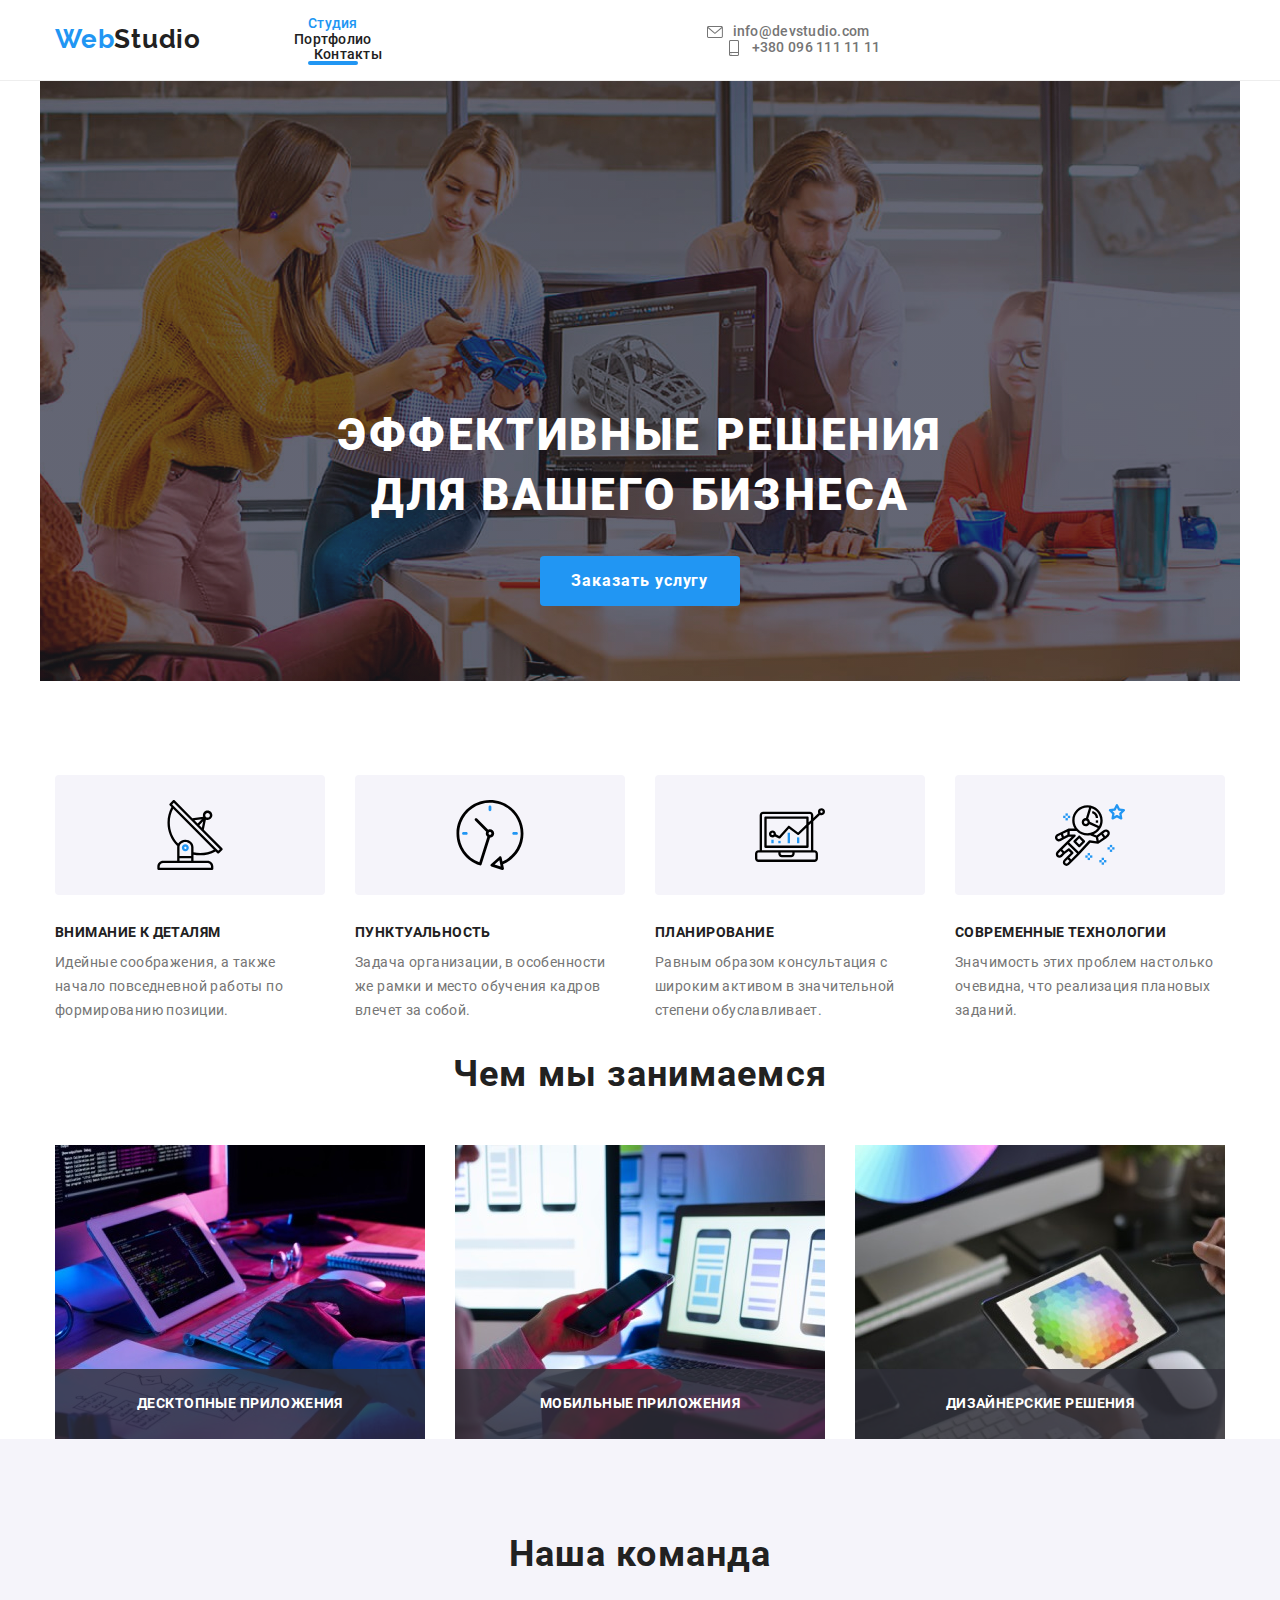
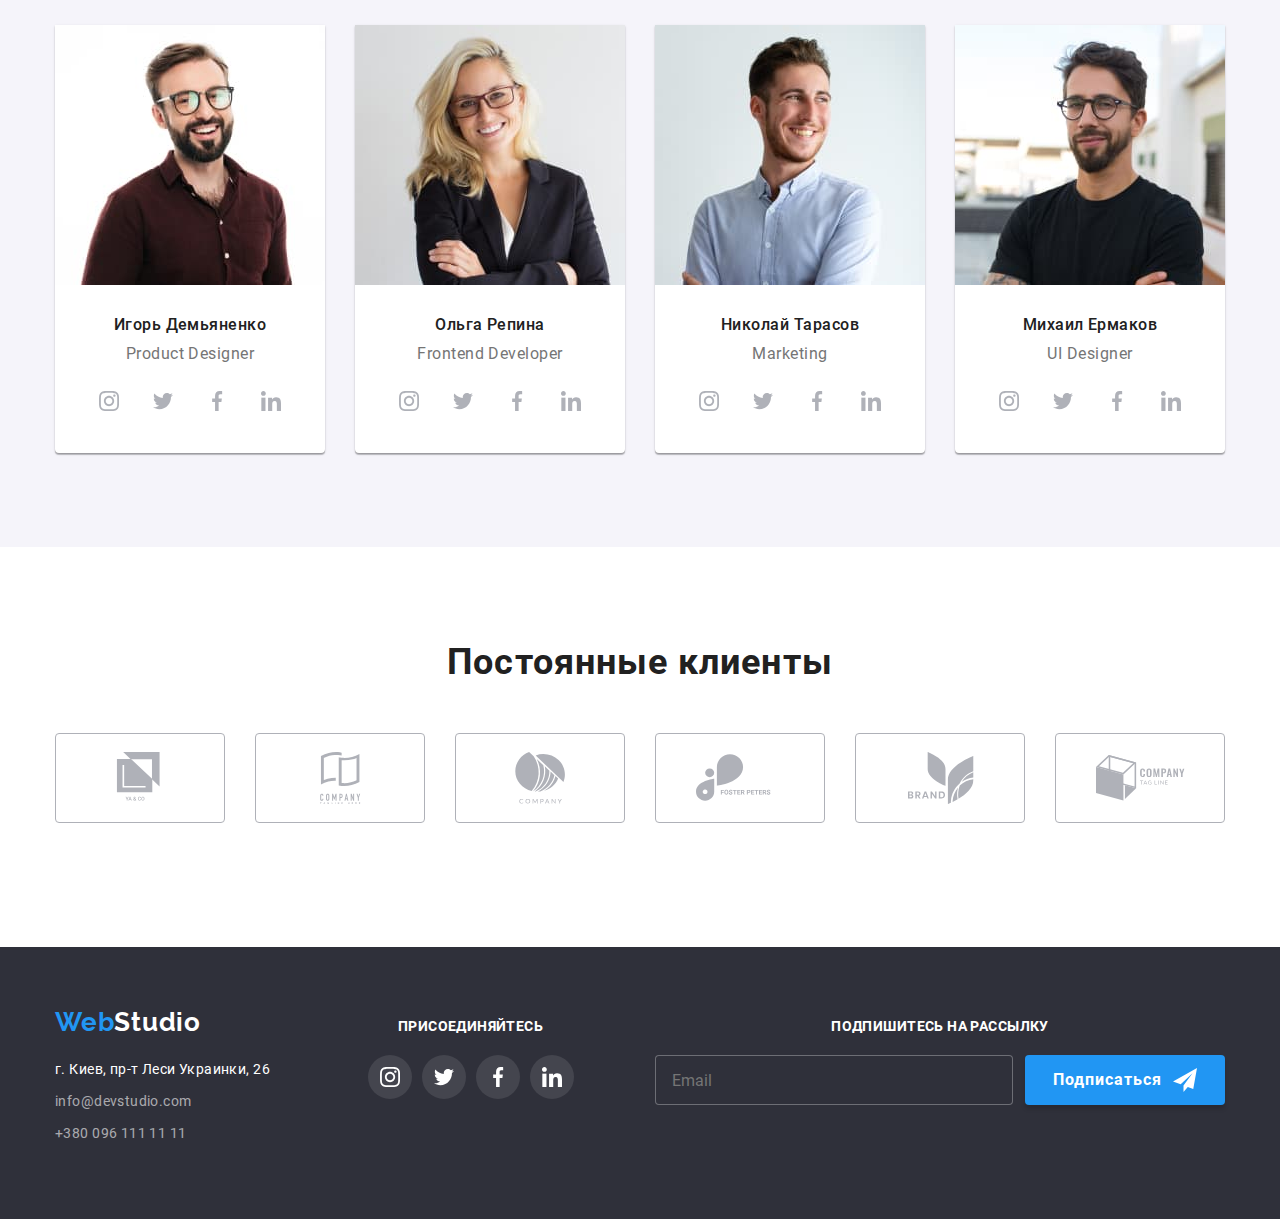
==== commit 74a03099: "tablet" ====
--- a/index.html
+++ b/index.html
@@ -35,7 +35,7 @@
 
 
                     <address class="nav-address">
-                        <ul class="menu-links  list">
+                        <ul class="menu-links head-address  list">
                             <li class="list nav-listitems">
                                 <a href="email:info@devstudio.com" class="address link">
                                     <svg class="link-icon" width="12" height="16">
--- a/css/main.min.css
+++ b/css/main.min.css
@@ -1 +1 @@
-/*! normalize.css v8.0.1 | MIT License | github.com/necolas/normalize.css */html{line-height:1.15;-webkit-text-size-adjust:100%}body{margin:0}main{display:block}h1{font-size:2em;margin:.67em 0}hr{-webkit-box-sizing:content-box;box-sizing:content-box;height:0;overflow:visible}pre{font-family:monospace,monospace;font-size:1em}a{background-color:transparent}abbr[title]{border-bottom:none;text-decoration:underline;-webkit-text-decoration:underline dotted;text-decoration:underline dotted}b,strong{font-weight:bolder}code,kbd,samp{font-family:monospace,monospace;font-size:1em}small{font-size:80%}sub,sup{font-size:75%;line-height:0;position:relative;vertical-align:baseline}sub{bottom:-0.25em}sup{top:-0.5em}img{border-style:none}button,input,optgroup,select,textarea{font-family:inherit;font-size:100%;line-height:1.15;margin:0}button,input{overflow:visible}button,select{text-transform:none}button,[type=button],[type=reset],[type=submit]{-webkit-appearance:button}button::-moz-focus-inner,[type=button]::-moz-focus-inner,[type=reset]::-moz-focus-inner,[type=submit]::-moz-focus-inner{border-style:none;padding:0}button:-moz-focusring,[type=button]:-moz-focusring,[type=reset]:-moz-focusring,[type=submit]:-moz-focusring{outline:1px dotted ButtonText}fieldset{padding:.35em .75em .625em}legend{-webkit-box-sizing:border-box;box-sizing:border-box;color:inherit;display:table;max-width:100%;padding:0;white-space:normal}progress{vertical-align:baseline}textarea{overflow:auto}[type=checkbox],[type=radio]{-webkit-box-sizing:border-box;box-sizing:border-box;padding:0}[type=number]::-webkit-inner-spin-button,[type=number]::-webkit-outer-spin-button{height:auto}[type=search]{-webkit-appearance:textfield;outline-offset:-2px}[type=search]::-webkit-search-decoration{-webkit-appearance:none}::-webkit-file-upload-button{-webkit-appearance:button;font:inherit}details{display:block}summary{display:list-item}template{display:none}[hidden]{display:none}@font-face{font-family:"Roboto";src:url("../font/Roboto-Black.woff2") format("woff2"),url("../font/Roboto-Black.woff") format("woff");font-weight:900;font-style:normal}@font-face{font-family:"Roboto";src:url("../font/Roboto-Bold.woff2") format("woff2"),url("../font/Roboto-Bold.woff") format("woff");font-weight:700;font-style:normal}@font-face{font-family:"Roboto";src:url("../font/Roboto-Medium.woff2") format("woff2"),url("../font/Roboto-Medium.woff") format("woff");font-weight:500;font-style:normal}@font-face{font-family:"Roboto";src:url("../font/Roboto-Regular.woff2") format("woff2"),url("../font/Roboto-Regular.woff") format("woff");font-weight:400;font-style:normal}@font-face{font-family:"Raleway";src:url("../font/Raleway-Bold.woff2") format("woff2"),url("../font/Raleway-Bold.woff") format("woff");font-weight:700;font-style:normal}:root{--b-dark: #2f303a;--b-middle: #f5f4fa;--b-blue: #2196f3;--b-white: #ffffff;--b-black: #000000;--txt-dark: #212121;--txt-grey: #757575;--txt-light: #ffffff;--txt-bleu: #2196f3;--light: #afb1b8;--white: #ffffff;--accent-background: #2196f3;--dark-background: rgba(255, 255, 255, 0.1);--light-background: #ffffff;--main-font: Roboto, sans-serif;--secondary-font: Raleway, sans-serif;--timer: cubic-bezier(0.4, 0, 0.2, 1)}*,::after,::before{-webkit-box-sizing:border-box;box-sizing:border-box}body{font-family:var(--main-font);font-style:normal;color:var(--txt-grey)}h1,h2,h3,h4,h5,h6,p{margin:0}ul,li{margin:0;padding:0}img{display:block;margin:0}picture{border-style:none}.link{text-decoration:none}.list{list-style:none}:root{--b-dark: #2f303a;--b-middle: #f5f4fa;--b-blue: #2196f3;--b-white: #ffffff;--b-black: #000000;--txt-dark: #212121;--txt-grey: #757575;--txt-light: #ffffff;--txt-bleu: #2196f3;--light: #afb1b8;--white: #ffffff;--accent-background: #2196f3;--dark-background: rgba(255, 255, 255, 0.1);--light-background: #ffffff;--main-font: Roboto, sans-serif;--secondary-font: Raleway, sans-serif;--timer: cubic-bezier(0.4, 0, 0.2, 1)}.visually-hidden{position:absolute;width:1px;height:1px;margin:-1px;padding:0;overflow:hidden;border:0;clip:rect(0 0 0 0)}.container{width:100%;padding:0 5px;margin:0 auto}@media screen and (min-width: 480px){.container{max-width:480px;padding:0 15px}}@media screen and (min-width: 768px){.container{max-width:768px}}@media screen and (min-width: 1200px){.container{max-width:1200px}}:root{--b-dark: #2f303a;--b-middle: #f5f4fa;--b-blue: #2196f3;--b-white: #ffffff;--b-black: #000000;--txt-dark: #212121;--txt-grey: #757575;--txt-light: #ffffff;--txt-bleu: #2196f3;--light: #afb1b8;--white: #ffffff;--accent-background: #2196f3;--dark-background: rgba(255, 255, 255, 0.1);--light-background: #ffffff;--main-font: Roboto, sans-serif;--secondary-font: Raleway, sans-serif;--timer: cubic-bezier(0.4, 0, 0.2, 1)}.btn{display:-webkit-box;display:-ms-flexbox;display:flex;font-family:var(--main-font);font-weight:bold;font-size:16px;line-height:1.875;letter-spacing:.06em;border:none;border-radius:4px}:root{--b-dark: #2f303a;--b-middle: #f5f4fa;--b-blue: #2196f3;--b-white: #ffffff;--b-black: #000000;--txt-dark: #212121;--txt-grey: #757575;--txt-light: #ffffff;--txt-bleu: #2196f3;--light: #afb1b8;--white: #ffffff;--accent-background: #2196f3;--dark-background: rgba(255, 255, 255, 0.1);--light-background: #ffffff;--main-font: Roboto, sans-serif;--secondary-font: Raleway, sans-serif;--timer: cubic-bezier(0.4, 0, 0.2, 1)}.logo{font-family:var(--secondary-font);color:var(--txt-bleu);font-style:normal;font-weight:700;font-size:24px;line-height:1.167;letter-spacing:.03em;height:28px}.logo-dark{color:var(--txt-dark)}.logo-white{color:var(--txt-light)}@media screen and (min-width: 1200px){.logo{font-size:26px;line-height:1.19;height:31px}}.section{padding:60px 0}@media screen and (min-width: 1200px){.section{padding:94px 0}}.secodary-title{color:var(--txt-dark);font-weight:bold;font-size:28px;line-height:1.172;text-align:center;letter-spacing:.03em;margin-bottom:30px}@media screen and (min-width: 1200px){.secodary-title{margin-bottom:50px}}:root{--b-dark: #2f303a;--b-middle: #f5f4fa;--b-blue: #2196f3;--b-white: #ffffff;--b-black: #000000;--txt-dark: #212121;--txt-grey: #757575;--txt-light: #ffffff;--txt-bleu: #2196f3;--light: #afb1b8;--white: #ffffff;--accent-background: #2196f3;--dark-background: rgba(255, 255, 255, 0.1);--light-background: #ffffff;--main-font: Roboto, sans-serif;--secondary-font: Raleway, sans-serif;--timer: cubic-bezier(0.4, 0, 0.2, 1)}.backdrop{position:fixed;left:0;top:0;z-index:100;width:100%;height:100%;background-color:rgba(0,0,0,.5);padding:93px 15px;overflow-y:scroll}.modal{padding:20px;position:relative;background-color:var(--b-white);-webkit-box-shadow:0px 1px 3px rgba(0,0,0,.12),0px 1px 1px rgba(0,0,0,.14),0px 2px 1px rgba(0,0,0,.2);box-shadow:0px 1px 3px rgba(0,0,0,.12),0px 1px 1px rgba(0,0,0,.14),0px 2px 1px rgba(0,0,0,.2);border-radius:4px}.close-btn{position:absolute;top:8px;right:8px;width:30px;height:30px;background-color:#fff;border:1px solid rgba(0,0,0,.1);border-radius:50%;cursor:pointer}.is-hidden{opacity:0;visibility:hidden;pointer-events:none}@media screen and (min-width: 481px){.modal{margin:auto;width:528px;min-height:581px}}@media screen and (min-width: 1200px){.backdrop{position:fixed;left:0;top:0;z-index:100;width:100%;height:100%;background-color:rgba(0,0,0,.5);-webkit-transition:all 250ms var(--timer);transition:all 250ms var(--timer)}.backdrop.is-hidden{-webkit-transition:all 250ms var(--timer);transition:all 250ms var(--timer)}.modal{position:absolute;top:50%;left:50%;padding:40px;-webkit-transform:translate(-50%, -50%) scale(1);transform:translate(-50%, -50%) scale(1);width:528px;min-height:581px;background-color:var(--b-white);-webkit-box-shadow:0px 1px 3px rgba(0,0,0,.12),0px 1px 1px rgba(0,0,0,.14),0px 2px 1px rgba(0,0,0,.2);box-shadow:0px 1px 3px rgba(0,0,0,.12),0px 1px 1px rgba(0,0,0,.14),0px 2px 1px rgba(0,0,0,.2);border-radius:4px;-webkit-transition:-webkit-transform 250ms var(--timer);transition:-webkit-transform 250ms var(--timer);transition:transform 250ms var(--timer);transition:transform 250ms var(--timer), -webkit-transform 250ms var(--timer)}.backdrop.is-hidden .modal{-webkit-transform:translate(-50%, -50%) scale(0);transform:translate(-50%, -50%) scale(0);-webkit-transition:opacity 250ms var(--timer);transition:opacity 250ms var(--timer)}.close-btn{position:absolute;top:8px;right:8px;width:30px;height:30px;background-color:#fff;border:1px solid rgba(0,0,0,.1);border-radius:50%;cursor:pointer}.is-hidden{opacity:0;visibility:hidden;pointer-events:none}}:root{--b-dark: #2f303a;--b-middle: #f5f4fa;--b-blue: #2196f3;--b-white: #ffffff;--b-black: #000000;--txt-dark: #212121;--txt-grey: #757575;--txt-light: #ffffff;--txt-bleu: #2196f3;--light: #afb1b8;--white: #ffffff;--accent-background: #2196f3;--dark-background: rgba(255, 255, 255, 0.1);--light-background: #ffffff;--main-font: Roboto, sans-serif;--secondary-font: Raleway, sans-serif;--timer: cubic-bezier(0.4, 0, 0.2, 1)}.social-list{display:-webkit-box;display:-ms-flexbox;display:flex;-webkit-box-pack:justify;-ms-flex-pack:justify;justify-content:space-between}.social-list-link{background-color:var(--light-background);display:-webkit-box;display:-ms-flexbox;display:flex;-webkit-box-pack:center;-ms-flex-pack:center;justify-content:center;-webkit-box-align:center;-ms-flex-align:center;align-items:center;width:44px;height:44px;border-radius:50%;-webkit-transition:background-color 250ms var(--timer);transition:background-color 250ms var(--timer)}.social-list-link:hover{background-color:var(--accent-background);-webkit-transform:opasity;transform:opasity}.social-list-link:focus{background-color:var(--accent-background);outline:1px solid #757575;-webkit-transform:opasity;transform:opasity}.social-list-icon{width:20px;height:20px;fill:var(--light);-webkit-transition:fill 250ms var(--timer);transition:fill 250ms var(--timer)}.social-list-link:hover .social-list-icon,.social-list-link:focus .social-list-icon{fill:var(--white);-webkit-transform:opasity;transform:opasity}.social-list-item:not(:last-child){margin-right:10px}:root{--b-dark: #2f303a;--b-middle: #f5f4fa;--b-blue: #2196f3;--b-white: #ffffff;--b-black: #000000;--txt-dark: #212121;--txt-grey: #757575;--txt-light: #ffffff;--txt-bleu: #2196f3;--light: #afb1b8;--white: #ffffff;--accent-background: #2196f3;--dark-background: rgba(255, 255, 255, 0.1);--light-background: #ffffff;--main-font: Roboto, sans-serif;--secondary-font: Raleway, sans-serif;--timer: cubic-bezier(0.4, 0, 0.2, 1)}.head{border-bottom-width:1px;border-bottom-style:solid;border-bottom-color:#ececec;position:relative}.head .logo{margin-right:93px}.nav{height:60px;padding-top:24px;padding-bottom:25px;-webkit-box-align:center;-ms-flex-align:center;align-items:center}.menu-container{width:100%;text-align:center;display:none;z-index:10;display:-webkit-box;display:-ms-flexbox;display:flex}.menu-container.is-open{display:block}.menu-button{display:-webkit-inline-box;display:-ms-inline-flexbox;display:inline-flex;position:absolute;right:15px;top:10px;margin:0;padding:0;border:none;background-color:transparent}.menu-button .icon-cross{display:none}.menu-button.is-open .icon-cross{display:block}.menu-button.is-open .icon-menu{display:none}.menu-links{-webkit-box-align:center;-ms-flex-align:center;align-items:center;display:-webkit-box;display:-ms-flexbox;display:flex;-webkit-box-orient:vertical;-webkit-box-direction:normal;-ms-flex-direction:column;flex-direction:column}.link-items{color:var(--txt-dark);font-weight:500;font-size:18px;line-height:1.167;letter-spacing:.02em;display:-webkit-box;display:-ms-flexbox;display:flex}.link-icon{width:16px;height:16px;background-color:var(--light-background);fill:var(--txt-grey);margin-right:10px;-o-object-fit:contain;object-fit:contain;-o-object-position:center;object-position:center}.address{color:var(--txt-grey);font-weight:500;font-style:normal;font-size:14px;line-height:1.14;letter-spacing:.02em}.accent{color:var(--txt-bleu);position:relative}a.accent::after{content:"";position:absolute;width:100%;height:4px;top:26px;border-radius:4px;background-color:var(--b-blue)}@media screen and (max-width: 767px){.menu-container{position:absolute;top:100%;left:0;background-color:#fff;display:none;border-top:1px solid #ececec}.menu-links{margin-top:60px;margin-bottom:60px}.menu-links:last-child{margin-top:0}.nav-address .nav-listitems:not(:last-child){margin-bottom:16px}.navigation .nav-listitems:not(:last-child){margin-bottom:40px}}@media screen and (min-width: 768px){.nav{height:80px;padding-top:24px;padding-bottom:25px;-webkit-box-pack:justify;-ms-flex-pack:justify;justify-content:space-between;display:-webkit-box;display:-ms-flexbox;display:flex}.head{border-bottom-width:1px;border-bottom-style:solid;border-bottom-color:#ececec;position:relative}.head .logo{margin-right:88px}.menu-container{display:-webkit-box;display:-ms-flexbox;display:flex;-webkit-box-align:center;-ms-flex-align:center;align-items:center}.menu-container-listitems{display:-webkit-box;display:-ms-flexbox;display:flex;-webkit-box-align:center;-ms-flex-align:center;align-items:center}.menu-button{display:none}.menu-links{display:-webkit-box;display:-ms-flexbox;display:flex}.menu-links.navigation{-webkit-box-align:center;-ms-flex-align:center;align-items:center}.menu-links{-webkit-box-align:center;-ms-flex-align:center;align-items:center;display:-webkit-box;display:-ms-flexbox;display:flex;-webkit-box-orient:horizontal;-webkit-box-direction:normal;-ms-flex-direction:row;flex-direction:row;margin-top:0;margin-bottom:0}.link-items{color:var(--txt-dark);font-weight:500;font-size:14px;line-height:1.14;letter-spacing:.02em;display:-webkit-box;display:-ms-flexbox;display:flex;-webkit-transition:color 250ms var(--timer);transition:color 250ms var(--timer)}.link-items:hover{color:var(--txt-bleu);-webkit-transform:opasity;transform:opasity}.link-items:focus{color:var(--txt-bleu);outline:1px solid #757575;-webkit-transform:opasity;transform:opasity}.link-icon{display:-webkit-box;display:-ms-flexbox;display:flex;width:16px;height:16px;background-color:var(--light-background);fill:var(--txt-grey);margin-right:10px;-o-object-fit:contain;object-fit:contain;-o-object-position:center;object-position:center;-webkit-transition:fill 250ms var(--timer);transition:fill 250ms var(--timer)}.address{display:-webkit-box;display:-ms-flexbox;display:flex;color:var(--txt-grey);font-weight:500;font-style:normal;font-size:14px;line-height:1.14;letter-spacing:.02em;-webkit-transition:color 250ms var(--timer);transition:color 250ms var(--timer)}.address:focus{color:var(--txt-bleu);outline:1px solid #757575;-webkit-transform:opasity;transform:opasity}.address:hover{color:var(--txt-bleu);-webkit-transform:opasity;transform:opasity}.address:hover .link-icon,.address:focus .link-icon{fill:var(--txt-bleu);color:var(--txt-bleu);outline:none;-webkit-transform:opasity;transform:opasity}.accent{color:var(--txt-bleu);position:relative}a.accent::after{content:"";position:absolute;width:100%;height:4px;top:45px;border-radius:4px;background-color:var(--b-blue)}.nav-address.nav-listitems{-webkit-box-orient:vertical;-webkit-box-direction:normal;-ms-flex-direction:column;flex-direction:column}}@media screen and (min-width: 1200px){.head{border-bottom-width:1px;border-bottom-style:solid;border-bottom-color:#eee}.head .container{display:-webkit-box;display:-ms-flexbox;display:flex;-webkit-box-align:center;-ms-flex-align:center;align-items:center}.head .logo{margin-right:93px}.head .nav-address{margin-left:auto}.nav{display:-webkit-box;display:-ms-flexbox;display:flex;-webkit-box-align:center;-ms-flex-align:center;align-items:center}.nav-listitems{display:-webkit-box;display:-ms-flexbox;display:flex;-webkit-box-align:center;-ms-flex-align:center;align-items:center}.nav-listitems:not(:last-child){margin-right:30px}.menu-links{display:-webkit-box;display:-ms-flexbox;display:flex}.navigation{margin-right:305px}.link-items{color:var(--txt-dark);font-weight:500;font-size:14px;line-height:1.14;letter-spacing:.02em;display:-webkit-box;display:-ms-flexbox;display:flex;-webkit-transition:color 250ms var(--timer);transition:color 250ms var(--timer)}.link-items:hover{color:var(--txt-bleu);-webkit-transform:opasity;transform:opasity}.link-items:focus{color:var(--txt-bleu);outline:1px solid #757575;-webkit-transform:opasity;transform:opasity}.link-icon{display:-webkit-box;display:-ms-flexbox;display:flex;width:16px;height:16px;background-color:var(--light-background);fill:var(--txt-grey);margin-right:10px;-o-object-fit:contain;object-fit:contain;-o-object-position:center;object-position:center;-webkit-transition:fill 250ms var(--timer);transition:fill 250ms var(--timer)}.address{display:-webkit-box;display:-ms-flexbox;display:flex;color:var(--txt-grey);font-weight:500;font-style:normal;font-size:14px;line-height:1.14;letter-spacing:.02em;-webkit-transition:color 250ms var(--timer);transition:color 250ms var(--timer)}.address:focus{color:var(--txt-bleu);outline:1px solid #757575;-webkit-transform:opasity;transform:opasity}.address:hover{color:var(--txt-bleu);-webkit-transform:opasity;transform:opasity}.address:hover .link-icon,.address:focus .link-icon{fill:var(--txt-bleu);color:var(--txt-bleu);outline:none;-webkit-transform:opasity;transform:opasity}.accent{color:var(--txt-bleu);position:relative}a.accent::after{content:"";position:absolute;width:100%;height:4px;top:45px;border-radius:4px;background-color:var(--b-blue)}}:root{--b-dark: #2f303a;--b-middle: #f5f4fa;--b-blue: #2196f3;--b-white: #ffffff;--b-black: #000000;--txt-dark: #212121;--txt-grey: #757575;--txt-light: #ffffff;--txt-bleu: #2196f3;--light: #afb1b8;--white: #ffffff;--accent-background: #2196f3;--dark-background: rgba(255, 255, 255, 0.1);--light-background: #ffffff;--main-font: Roboto, sans-serif;--secondary-font: Raleway, sans-serif;--timer: cubic-bezier(0.4, 0, 0.2, 1)}.hero{min-height:400px}.hero .container{height:400px;background-color:var(--b-dark);background-image:-webkit-gradient(linear, left top, left bottom, from(rgba(47, 48, 58, 0.4)), to(rgba(47, 48, 58, 0.4))),url(../../images/main/hero_mobile.jpg);background-image:linear-gradient(rgba(47, 48, 58, 0.4), rgba(47, 48, 58, 0.4)),url(../../images/main/hero_mobile.jpg);background-repeat:no-repeat;background-size:480px 400px;background-position:center}.hero-descr{display:-webkit-box;display:-ms-flexbox;display:flex;-webkit-box-orient:vertical;-webkit-box-direction:normal;-ms-flex-direction:column;flex-direction:column;-webkit-box-align:center;-ms-flex-align:center;align-items:center;padding-top:118px}.main-title{color:var(--txt-light);font-weight:900;font-size:26px;line-height:1.615;text-align:center;letter-spacing:.06em;text-transform:uppercase;width:360px;margin:0}.btn-hero{color:var(--txt-light);background-color:var(--b-blue);margin-top:30px;padding:10px 30px;width:200px;height:50px;-webkit-box-align:center;-ms-flex-align:center;align-items:center;letter-spacing:.05em;-webkit-transition:color 250ms var(--timer);transition:color 250ms var(--timer)}.btn-hero:hover{color:var(--txt-dark);cursor:pointer;-webkit-transform:opasity;transform:opasity}@media screen and (min-width: 320px)and (max-width: 400px){.main-title{font-size:24px;width:100%}}@media screen and (min-device-pixel-ratio: 2)and (min-width: 320px)and (max-width: 767px),screen and (-webkit-min-device-pixel-ratio: 2)and (min-width: 320px)and (max-width: 767px),screen and (min-resolution: 192dpi)and (min-width: 320px)and (max-width: 767px),screen and (min-resolution: 2dppx)and (min-width: 320px)and (max-width: 767px){.hero .container{background-image:-webkit-gradient(linear, left top, left bottom, from(rgba(47, 48, 58, 0.4)), to(rgba(47, 48, 58, 0.4))),url(../../images/main/hero_mobile@2x.jpg);background-image:linear-gradient(rgba(47, 48, 58, 0.4), rgba(47, 48, 58, 0.4)),url(../../images/main/hero_mobile@2x.jpg)}}@media screen and (min-width: 768px){.hero .container{background-image:-webkit-gradient(linear, left top, left bottom, from(rgba(47, 48, 58, 0.4)), to(rgba(47, 48, 58, 0.4))),url(../../images/main/hero_tablet.jpg);background-image:linear-gradient(rgba(47, 48, 58, 0.4), rgba(47, 48, 58, 0.4)),url(../../images/main/hero_tablet.jpg);background-repeat:no-repeat;background-size:768px 400px;background-position:center}}@media screen and (min-width: 1200px){.hero{display:-webkit-box;display:-ms-flexbox;display:flex;min-height:600px;-webkit-box-align:center;-ms-flex-align:center;align-items:center;-webkit-box-orient:vertical;-webkit-box-direction:normal;-ms-flex-direction:column;flex-direction:column}.hero .container{min-height:600px;width:1600px;background-color:var(--b-dark);background-image:-webkit-gradient(linear, left top, left bottom, from(rgba(47, 48, 58, 0.4)), to(rgba(47, 48, 58, 0.4))),url(../images/main/hero.jpg);background-image:linear-gradient(rgba(47, 48, 58, 0.4), rgba(47, 48, 58, 0.4)),url(../images/main/hero.jpg);background-repeat:no-repeat;background-size:cover;-webkit-box-orient:vertical;-webkit-box-direction:normal;-ms-flex-direction:column;flex-direction:column;-webkit-box-align:center;-ms-flex-align:center;align-items:center}.hero-descr{margin-top:207px;display:-webkit-box;display:-ms-flexbox;display:flex;-webkit-box-orient:vertical;-webkit-box-direction:normal;-ms-flex-direction:column;flex-direction:column;-webkit-box-align:center;-ms-flex-align:center;align-items:center}.main-title{color:var(--txt-light);font-weight:900;font-size:44px;line-height:1.36;text-align:center;letter-spacing:.06em;text-transform:uppercase;width:696px;margin:0}.btn-hero{color:var(--txt-light);margin-top:30px;padding:10px 31px;width:200px;height:50px;-webkit-box-align:center;-ms-flex-align:center;align-items:center;letter-spacing:.05em;-webkit-transition:color 250ms var(--timer);transition:color 250ms var(--timer)}.btn-hero:hover{color:var(--txt-dark);cursor:pointer;-webkit-transform:opasity;transform:opasity}.btn-hero:focus{color:var(--txt-dark);cursor:pointer;-webkit-transform:opasity;transform:opasity}}:root{--b-dark: #2f303a;--b-middle: #f5f4fa;--b-blue: #2196f3;--b-white: #ffffff;--b-black: #000000;--txt-dark: #212121;--txt-grey: #757575;--txt-light: #ffffff;--txt-bleu: #2196f3;--light: #afb1b8;--white: #ffffff;--accent-background: #2196f3;--dark-background: rgba(255, 255, 255, 0.1);--light-background: #ffffff;--main-font: Roboto, sans-serif;--secondary-font: Raleway, sans-serif;--timer: cubic-bezier(0.4, 0, 0.2, 1)}.advance.container{display:-webkit-box;display:-ms-flexbox;display:flex;-webkit-box-pack:center;-ms-flex-pack:center;justify-content:center}.description{font-weight:normal;font-size:14px;line-height:1.71;letter-spacing:.03em;margin-top:10px;padding-right:10px}.description-title{color:var(--txt-dark);font-weight:bold;font-size:14px;line-height:1.14;letter-spacing:.03em;text-transform:uppercase}.principle{width:100%}.principle-icon{display:-webkit-box;display:-ms-flexbox;display:flex;-webkit-box-pack:center;-ms-flex-pack:center;justify-content:center;-webkit-box-align:center;-ms-flex-align:center;align-items:center;height:120px;background-color:var(--b-middle);border-radius:4px;margin-bottom:30px}.principle-example{width:70px;height:70px}.principle:not(:last-child){margin-bottom:30px}@media screen and (min-width: 768px){.principle{width:354px;margin-right:30px}.principle-icon{width:100%}.principle:nth-child(2n){margin-right:0}.principle:nth-last-child(-n+2){margin-bottom:0}.works-box{display:-webkit-box;display:-ms-flexbox;display:flex;-ms-flex-wrap:wrap;flex-wrap:wrap;-ms-flex-preferred-size:calc((100%-30px) / 2);flex-basis:calc((100%-30px) / 2)}}@media screen and (min-width: 1200px){.advance{padding-bottom:0}.principle{width:270px}.principle:not(:last-child){margin-right:30px}.principle-icon{width:270px}.works-box{display:-webkit-box;display:-ms-flexbox;display:flex}}:root{--b-dark: #2f303a;--b-middle: #f5f4fa;--b-blue: #2196f3;--b-white: #ffffff;--b-black: #000000;--txt-dark: #212121;--txt-grey: #757575;--txt-light: #ffffff;--txt-bleu: #2196f3;--light: #afb1b8;--white: #ffffff;--accent-background: #2196f3;--dark-background: rgba(255, 255, 255, 0.1);--light-background: #ffffff;--main-font: Roboto, sans-serif;--secondary-font: Raleway, sans-serif;--timer: cubic-bezier(0.4, 0, 0.2, 1)}@media screen and (min-width: 320px){.our_work{display:none}}@media screen and (min-width: 1200px){.our_work{display:contents;-webkit-box-orient:horizontal;-webkit-box-direction:normal;-ms-flex-direction:row;flex-direction:row}.secodary-title{color:var(--txt-dark);font-weight:bold;font-size:36px;line-height:1.17;text-align:center;letter-spacing:.03em;margin-bottom:50px}.pictures-box{display:-webkit-box;display:-ms-flexbox;display:flex;-webkit-box-align:center;-ms-flex-align:center;align-items:center}.picture{position:relative}.picture:not(:last-child){margin-right:30px}.shadow-text{position:absolute;bottom:0;left:0;display:-webkit-box;display:-ms-flexbox;display:flex;-webkit-box-align:center;-ms-flex-align:center;align-items:center;-webkit-box-pack:center;-ms-flex-pack:center;justify-content:center;width:370px;height:70px;background-color:rgba(47,48,58,.8)}.shadow-text-descript{color:var(--txt-light);font-style:normal;font-weight:bold;font-size:14px;line-height:1.14;letter-spacing:.03em;text-transform:uppercase}}:root{--b-dark: #2f303a;--b-middle: #f5f4fa;--b-blue: #2196f3;--b-white: #ffffff;--b-black: #000000;--txt-dark: #212121;--txt-grey: #757575;--txt-light: #ffffff;--txt-bleu: #2196f3;--light: #afb1b8;--white: #ffffff;--accent-background: #2196f3;--dark-background: rgba(255, 255, 255, 0.1);--light-background: #ffffff;--main-font: Roboto, sans-serif;--secondary-font: Raleway, sans-serif;--timer: cubic-bezier(0.4, 0, 0.2, 1)}.team{background-color:var(--b-middle);width:100%}.team-card{max-width:480px;margin-bottom:30px;background-color:#fff;-webkit-box-shadow:0px 1px 3px rgba(0,0,0,.12),0px 1px 1px rgba(0,0,0,.14),0px 2px 1px rgba(0,0,0,.2);box-shadow:0px 1px 3px rgba(0,0,0,.12),0px 1px 1px rgba(0,0,0,.14),0px 2px 1px rgba(0,0,0,.2);border-radius:0px 0px 4px 4px}.team-card:last-child{margin-bottom:0}@media screen and (min-width: 320px)and (max-width: 400px){.team-card{width:100%}}.worker-description{display:-webkit-box;display:-ms-flexbox;display:flex;-webkit-box-orient:vertical;-webkit-box-direction:normal;-ms-flex-direction:column;flex-direction:column;-webkit-box-align:center;-ms-flex-align:center;align-items:center;padding-top:30px;padding-bottom:30px}.worker-name{color:var(--txt-dark);font-weight:500;font-size:16px;line-height:1.19;letter-spacing:.03em;margin-bottom:10px}.speciality{font-weight:normal;font-size:16px;line-height:1.19;letter-spacing:.03em;margin-bottom:16px}.about__list-picture,.about__team-img{width:100%}@media screen and (min-width: 768px){.card-box{display:-webkit-box;display:-ms-flexbox;display:flex;-ms-flex-wrap:wrap;flex-wrap:wrap;-ms-flex-preferred-size:calc((100%-30px) / 2);flex-basis:calc((100%-30px) / 2)}.team-card{width:354px;margin-right:30px;background-color:#fff;-webkit-box-shadow:0px 1px 3px rgba(0,0,0,.12),0px 1px 1px rgba(0,0,0,.14),0px 2px 1px rgba(0,0,0,.2);box-shadow:0px 1px 3px rgba(0,0,0,.12),0px 1px 1px rgba(0,0,0,.14),0px 2px 1px rgba(0,0,0,.2);border-radius:0px 0px 4px 4px}.team-card:nth-child(2n){margin-right:0}.team-card:nth-last-child(-n+2){margin-bottom:0}}@media screen and (min-width: 1200px){.team{background-color:var(--b-middle);min-height:648px}.team-card{width:270px;margin-bottom:0;background-color:#fff;-webkit-box-shadow:0px 1px 3px rgba(0,0,0,.12),0px 1px 1px rgba(0,0,0,.14),0px 2px 1px rgba(0,0,0,.2);box-shadow:0px 1px 3px rgba(0,0,0,.12),0px 1px 1px rgba(0,0,0,.14),0px 2px 1px rgba(0,0,0,.2);border-radius:0px 0px 4px 4px}.team-card:not(:last-child){margin-right:30px;margin-bottom:0}.card-box{display:-webkit-box;display:-ms-flexbox;display:flex}.worker-description{display:-webkit-box;display:-ms-flexbox;display:flex;-webkit-box-orient:vertical;-webkit-box-direction:normal;-ms-flex-direction:column;flex-direction:column;-webkit-box-align:center;-ms-flex-align:center;align-items:center;padding-top:30px;padding-bottom:30px}.worker-name{color:var(--txt-dark);font-weight:500;font-size:16px;line-height:1.19;letter-spacing:.03em;margin-bottom:10px}.speciality{font-weight:normal;font-size:16px;line-height:1.19;letter-spacing:.03em;margin-bottom:16px}}:root{--b-dark: #2f303a;--b-middle: #f5f4fa;--b-blue: #2196f3;--b-white: #ffffff;--b-black: #000000;--txt-dark: #212121;--txt-grey: #757575;--txt-light: #ffffff;--txt-bleu: #2196f3;--light: #afb1b8;--white: #ffffff;--accent-background: #2196f3;--dark-background: rgba(255, 255, 255, 0.1);--light-background: #ffffff;--main-font: Roboto, sans-serif;--secondary-font: Raleway, sans-serif;--timer: cubic-bezier(0.4, 0, 0.2, 1)}.client{display:-webkit-box;display:-ms-flexbox;display:flex;-ms-flex-wrap:wrap;flex-wrap:wrap;-webkit-box-pack:center;-ms-flex-pack:center;justify-content:center;-ms-flex-preferred-size:calc((100%-30px) / 2);flex-basis:calc((100%-30px) / 2)}.client-icon{display:-webkit-box;display:-ms-flexbox;display:flex;-webkit-box-align:center;-ms-flex-align:center;align-items:center;-webkit-box-pack:center;-ms-flex-pack:center;justify-content:center;width:210px;height:90px;margin-right:30px;margin-bottom:30px}.client-icon:nth-child(2n){margin-right:0}.client-icon:nth-last-child(-n+2){margin-bottom:0}.client-link{display:-webkit-box;display:-ms-flexbox;display:flex;width:100%;height:100%;-webkit-box-align:center;-ms-flex-align:center;align-items:center;-webkit-box-pack:center;-ms-flex-pack:center;justify-content:center;margin:auto;border:1px solid var(--light);border-radius:4px}.client-link:hover{border:1px solid var(--accent-background);-webkit-transform:opasity;transform:opasity}.client-link:focus{border:1px solid var(--accent-background);outline:1px solid #757575;-webkit-transform:opasity;transform:opasity}.client-logo-icon{width:89px;height:52px;fill:var(--light);-webkit-transition:fill 250ms var(--timer);transition:fill 250ms var(--timer)}.client-link:focus .client-logo-icon,.client-link:hover .client-logo-icon{fill:var(--accent-background);-webkit-transform:opasity;transform:opasity}@media screen and (min-width: 320px)and (max-width: 400px){.client-icon{width:140px;margin-right:20px}}@media screen and (min-width: 400px)and (max-width: 479px){.client-icon{width:180px;margin-right:20px}}@media screen and (min-width: 768px){.client{-webkit-box-pack:justify;-ms-flex-pack:justify;justify-content:space-between}.client-icon{width:226px;margin-right:0}.client-icon:nth-child(3n){margin-right:0}.client-icon:nth-last-child(-n+3){margin-bottom:0}}@media screen and (min-width: 1200px){.list .client{display:-webkit-box;display:-ms-flexbox;display:flex}.client-icon{width:170px}.client-icon:not(:last-child){margin-right:30px}}:root{--b-dark: #2f303a;--b-middle: #f5f4fa;--b-blue: #2196f3;--b-white: #ffffff;--b-black: #000000;--txt-dark: #212121;--txt-grey: #757575;--txt-light: #ffffff;--txt-bleu: #2196f3;--light: #afb1b8;--white: #ffffff;--accent-background: #2196f3;--dark-background: rgba(255, 255, 255, 0.1);--light-background: #ffffff;--main-font: Roboto, sans-serif;--secondary-font: Raleway, sans-serif;--timer: cubic-bezier(0.4, 0, 0.2, 1)}:root{--b-dark: #2f303a;--b-middle: #f5f4fa;--b-blue: #2196f3;--b-white: #ffffff;--b-black: #000000;--txt-dark: #212121;--txt-grey: #757575;--txt-light: #ffffff;--txt-bleu: #2196f3;--light: #afb1b8;--white: #ffffff;--accent-background: #2196f3;--dark-background: rgba(255, 255, 255, 0.1);--light-background: #ffffff;--main-font: Roboto, sans-serif;--secondary-font: Raleway, sans-serif;--timer: cubic-bezier(0.4, 0, 0.2, 1)}.btn{display:-webkit-box;display:-ms-flexbox;display:flex;font-family:var(--main-font);font-weight:bold;font-size:16px;line-height:1.875;letter-spacing:.06em;border:none;border-radius:4px}.footer{background-color:var(--b-dark);padding-top:60px;padding-bottom:60px;-webkit-box-pack:center;-ms-flex-pack:center;justify-content:center}.footer-address{font-weight:normal;font-size:14px;font-style:normal;line-height:1.71;letter-spacing:.03em;margin-top:20px;margin-bottom:60px}.footer .social-list-icon{fill:var(--white)}.footer .social-list-link{background-color:var(--dark-background)}.contakt-box{display:-webkit-box;display:-ms-flexbox;display:flex;-webkit-box-orient:vertical;-webkit-box-direction:normal;-ms-flex-direction:column;flex-direction:column;-webkit-box-align:center;-ms-flex-align:center;align-items:center}.link-addres{color:var(--txt-light)}.link-contact{color:rgba(255,255,255,.6);display:-webkit-box;display:-ms-flexbox;display:flex;-webkit-box-orient:vertical;-webkit-box-direction:normal;-ms-flex-direction:column;flex-direction:column;-webkit-box-align:center;-ms-flex-align:center;align-items:center}.following-box{display:-webkit-box;display:-ms-flexbox;display:flex;-webkit-box-orient:vertical;-webkit-box-direction:normal;-ms-flex-direction:column;flex-direction:column;-webkit-box-align:center;-ms-flex-align:center;align-items:center;margin-bottom:60px}.follow-mailing{color:var(--txt-light);font-style:normal;font-weight:bold;font-size:14px;line-height:1.14;letter-spacing:.03em;text-transform:uppercase;margin-bottom:20px}.mailing-box{display:-webkit-box;display:-ms-flexbox;display:flex;-webkit-box-orient:vertical;-webkit-box-direction:normal;-ms-flex-direction:column;flex-direction:column;-webkit-box-align:center;-ms-flex-align:center;align-items:center;width:100%}.mailing-box .btn{display:-webkit-box;display:-ms-flexbox;display:flex;width:200px;height:50px;padding:10px 28px;color:var(--white);background-color:var(--b-blue);-webkit-box-shadow:0px 4px 4px rgba(0,0,0,.15);box-shadow:0px 4px 4px rgba(0,0,0,.15)}.mailing-input{width:100%;height:50px;background-color:var(--b-dark);border:1px solid rgba(255,255,255,.3);border-radius:4px;margin-bottom:20px;padding-left:16px;padding-top:15px;padding-bottom:15px}.list-element:not(:last-child){margin-bottom:8px}.form-contact{display:-webkit-box;display:-ms-flexbox;display:flex;-webkit-box-orient:vertical;-webkit-box-direction:normal;-ms-flex-direction:column;flex-direction:column;-webkit-box-align:center;-ms-flex-align:center;align-items:center;width:100%}.svg-position{display:-webkit-box;display:-ms-flexbox;display:flex;position:relative}.icon-send-fly{position:absolute;right:28px;top:13px;display:-webkit-box;display:-ms-flexbox;display:flex;fill:var(--txt-light)}@media screen and (min-width: 768px)and (max-width: 1199px){.footer{min-height:463px}.footer .container{display:-webkit-box;display:-ms-flexbox;display:flex;-ms-flex-wrap:wrap;flex-wrap:wrap;-webkit-box-pack:justify;-ms-flex-pack:justify;justify-content:space-between}.contakt-box{width:232px;margin-left:76px}.following-box{margin-right:89px;margin-top:5px}.mailing-box{width:450px;margin-left:auto;margin-right:auto}}@media screen and (min-width: 1200px){.footer{min-height:252px}.footer .container{-webkit-box-align:start;-ms-flex-align:start;align-items:flex-start;display:-webkit-box;display:-ms-flexbox;display:flex;-webkit-box-pack:justify;-ms-flex-pack:justify;justify-content:space-between}.footer-address{margin-bottom:0;-webkit-box-align:start;-ms-flex-align:start;align-items:flex-start}.social-list-link:hover .footer,.social-list-link:focus .footer{fill:var(--white);-webkit-transform:opasity;transform:opasity}.footer .social-list-link:hover{background-color:var(--accent-background);-webkit-transform:opasity;transform:opasity}.footer .social-list-link:focus{background-color:var(--accent-background);outline:1px solid #757575;-webkit-transform:opasity;transform:opasity}.footer .contakt-box{-webkit-box-align:start;-ms-flex-align:start;align-items:flex-start;width:231px}.footer .link-addres{-webkit-transition:color 250ms var(--timer);transition:color 250ms var(--timer)}.footer .link-addres:hover{color:var(--txt-bleu);-webkit-transform:opasity;transform:opasity}.footer .link-addres:focus{color:var(--txt-bleu);outline:1px solid #757575;-webkit-transform:opasity;transform:opasity}.footer .link-contact:hover{color:var(--txt-bleu);-webkit-transform:opasity;transform:opasity}.footer .link-contact:focus{color:var(--txt-bleu);outline:1px solid #757575;-webkit-transform:opasity;transform:opasity}.footer .list-element{-webkit-box-align:start;-ms-flex-align:start;align-items:flex-start;display:-webkit-box;display:-ms-flexbox;display:flex}.footer:not(:last-child){margin-bottom:9px}.footer .following-box{display:-webkit-box;display:-ms-flexbox;display:flex;-webkit-box-orient:vertical;-webkit-box-direction:normal;-ms-flex-direction:column;flex-direction:column;margin-top:12px;width:206px}.footer .form-contact{position:relative;-webkit-box-align:start;-ms-flex-align:start;align-items:flex-start;display:-webkit-box;display:-ms-flexbox;display:flex;-webkit-box-orient:horizontal;-webkit-box-direction:normal;-ms-flex-direction:row;flex-direction:row}.footer .mailing-input{width:358px;height:50px;background-color:var(--b-dark);border:1px solid rgba(255,255,255,.3);border-radius:4px;margin-right:12px;padding-left:16px;padding-top:15px;padding-bottom:15px}.footer .mailing-input:focus{outline:none;color:var(--txt-grey);border:1px solid var(--accent-background)}.footer .mailing-box{display:-webkit-box;display:-ms-flexbox;display:flex;margin:12px 0 0 0;width:570px}.footer .mailing-box .btn{display:-webkit-box;display:-ms-flexbox;display:flex;width:200px;height:50px;padding:10px 28px;color:var(--white);-webkit-box-shadow:0px 4px 4px rgba(0,0,0,.15);box-shadow:0px 4px 4px rgba(0,0,0,.15);-webkit-transition:color 250ms var(--timer);transition:color 250ms var(--timer)}.footer .btn-follow-mailing:focus,.footer .btn-follow-mailing:hover{cursor:pointer;color:var(--txt-dark);-webkit-transform:opasity;transform:opasity}.footer .icon-send-fly{position:absolute;right:28px;top:13px;display:-webkit-box;display:-ms-flexbox;display:flex;fill:var(--txt-light)}}/*# sourceMappingURL=main.min.css.map */+/*! normalize.css v8.0.1 | MIT License | github.com/necolas/normalize.css */html{line-height:1.15;-webkit-text-size-adjust:100%}body{margin:0}main{display:block}h1{font-size:2em;margin:.67em 0}hr{-webkit-box-sizing:content-box;box-sizing:content-box;height:0;overflow:visible}pre{font-family:monospace,monospace;font-size:1em}a{background-color:transparent}abbr[title]{border-bottom:none;text-decoration:underline;-webkit-text-decoration:underline dotted;text-decoration:underline dotted}b,strong{font-weight:bolder}code,kbd,samp{font-family:monospace,monospace;font-size:1em}small{font-size:80%}sub,sup{font-size:75%;line-height:0;position:relative;vertical-align:baseline}sub{bottom:-0.25em}sup{top:-0.5em}img{border-style:none}button,input,optgroup,select,textarea{font-family:inherit;font-size:100%;line-height:1.15;margin:0}button,input{overflow:visible}button,select{text-transform:none}button,[type=button],[type=reset],[type=submit]{-webkit-appearance:button}button::-moz-focus-inner,[type=button]::-moz-focus-inner,[type=reset]::-moz-focus-inner,[type=submit]::-moz-focus-inner{border-style:none;padding:0}button:-moz-focusring,[type=button]:-moz-focusring,[type=reset]:-moz-focusring,[type=submit]:-moz-focusring{outline:1px dotted ButtonText}fieldset{padding:.35em .75em .625em}legend{-webkit-box-sizing:border-box;box-sizing:border-box;color:inherit;display:table;max-width:100%;padding:0;white-space:normal}progress{vertical-align:baseline}textarea{overflow:auto}[type=checkbox],[type=radio]{-webkit-box-sizing:border-box;box-sizing:border-box;padding:0}[type=number]::-webkit-inner-spin-button,[type=number]::-webkit-outer-spin-button{height:auto}[type=search]{-webkit-appearance:textfield;outline-offset:-2px}[type=search]::-webkit-search-decoration{-webkit-appearance:none}::-webkit-file-upload-button{-webkit-appearance:button;font:inherit}details{display:block}summary{display:list-item}template{display:none}[hidden]{display:none}@font-face{font-family:"Roboto";src:url("../font/Roboto-Black.woff2") format("woff2"),url("../font/Roboto-Black.woff") format("woff");font-weight:900;font-style:normal}@font-face{font-family:"Roboto";src:url("../font/Roboto-Bold.woff2") format("woff2"),url("../font/Roboto-Bold.woff") format("woff");font-weight:700;font-style:normal}@font-face{font-family:"Roboto";src:url("../font/Roboto-Medium.woff2") format("woff2"),url("../font/Roboto-Medium.woff") format("woff");font-weight:500;font-style:normal}@font-face{font-family:"Roboto";src:url("../font/Roboto-Regular.woff2") format("woff2"),url("../font/Roboto-Regular.woff") format("woff");font-weight:400;font-style:normal}@font-face{font-family:"Raleway";src:url("../font/Raleway-Bold.woff2") format("woff2"),url("../font/Raleway-Bold.woff") format("woff");font-weight:700;font-style:normal}:root{--b-dark: #2f303a;--b-middle: #f5f4fa;--b-blue: #2196f3;--b-white: #ffffff;--b-black: #000000;--txt-dark: #212121;--txt-grey: #757575;--txt-light: #ffffff;--txt-bleu: #2196f3;--light: #afb1b8;--white: #ffffff;--accent-background: #2196f3;--dark-background: rgba(255, 255, 255, 0.1);--light-background: #ffffff;--main-font: Roboto, sans-serif;--secondary-font: Raleway, sans-serif;--timer: cubic-bezier(0.4, 0, 0.2, 1)}*,::after,::before{-webkit-box-sizing:border-box;box-sizing:border-box}body{font-family:var(--main-font);font-style:normal;color:var(--txt-grey)}h1,h2,h3,h4,h5,h6,p{margin:0}ul,li{margin:0;padding:0}img{display:block;margin:0}picture{border-style:none}.link{text-decoration:none}.list{list-style:none}:root{--b-dark: #2f303a;--b-middle: #f5f4fa;--b-blue: #2196f3;--b-white: #ffffff;--b-black: #000000;--txt-dark: #212121;--txt-grey: #757575;--txt-light: #ffffff;--txt-bleu: #2196f3;--light: #afb1b8;--white: #ffffff;--accent-background: #2196f3;--dark-background: rgba(255, 255, 255, 0.1);--light-background: #ffffff;--main-font: Roboto, sans-serif;--secondary-font: Raleway, sans-serif;--timer: cubic-bezier(0.4, 0, 0.2, 1)}.visually-hidden{position:absolute;width:1px;height:1px;margin:-1px;padding:0;overflow:hidden;border:0;clip:rect(0 0 0 0)}.container{width:100%;padding:0 5px;margin:0 auto}@media screen and (min-width: 480px){.container{max-width:480px;padding:0 15px}}@media screen and (min-width: 768px){.container{max-width:768px}}@media screen and (min-width: 1200px){.container{max-width:1200px}}:root{--b-dark: #2f303a;--b-middle: #f5f4fa;--b-blue: #2196f3;--b-white: #ffffff;--b-black: #000000;--txt-dark: #212121;--txt-grey: #757575;--txt-light: #ffffff;--txt-bleu: #2196f3;--light: #afb1b8;--white: #ffffff;--accent-background: #2196f3;--dark-background: rgba(255, 255, 255, 0.1);--light-background: #ffffff;--main-font: Roboto, sans-serif;--secondary-font: Raleway, sans-serif;--timer: cubic-bezier(0.4, 0, 0.2, 1)}.btn{display:-webkit-box;display:-ms-flexbox;display:flex;font-family:var(--main-font);font-weight:bold;font-size:16px;line-height:1.875;letter-spacing:.06em;border:none;border-radius:4px}:root{--b-dark: #2f303a;--b-middle: #f5f4fa;--b-blue: #2196f3;--b-white: #ffffff;--b-black: #000000;--txt-dark: #212121;--txt-grey: #757575;--txt-light: #ffffff;--txt-bleu: #2196f3;--light: #afb1b8;--white: #ffffff;--accent-background: #2196f3;--dark-background: rgba(255, 255, 255, 0.1);--light-background: #ffffff;--main-font: Roboto, sans-serif;--secondary-font: Raleway, sans-serif;--timer: cubic-bezier(0.4, 0, 0.2, 1)}.logo{font-family:var(--secondary-font);color:var(--txt-bleu);font-style:normal;font-weight:700;font-size:24px;line-height:1.167;letter-spacing:.03em;height:28px}.logo-dark{color:var(--txt-dark)}.logo-white{color:var(--txt-light)}@media screen and (min-width: 1200px){.logo{font-size:26px;line-height:1.19;height:31px}}.section{padding:60px 0}@media screen and (min-width: 1200px){.section{padding:94px 0}}.secodary-title{color:var(--txt-dark);font-weight:bold;font-size:28px;line-height:1.172;text-align:center;letter-spacing:.03em;margin-bottom:30px}@media screen and (min-width: 1200px){.secodary-title{margin-bottom:50px}}:root{--b-dark: #2f303a;--b-middle: #f5f4fa;--b-blue: #2196f3;--b-white: #ffffff;--b-black: #000000;--txt-dark: #212121;--txt-grey: #757575;--txt-light: #ffffff;--txt-bleu: #2196f3;--light: #afb1b8;--white: #ffffff;--accent-background: #2196f3;--dark-background: rgba(255, 255, 255, 0.1);--light-background: #ffffff;--main-font: Roboto, sans-serif;--secondary-font: Raleway, sans-serif;--timer: cubic-bezier(0.4, 0, 0.2, 1)}.backdrop{position:fixed;left:0;top:0;z-index:100;width:100%;height:100%;background-color:rgba(0,0,0,.5);padding:93px 15px;overflow-y:scroll}.modal{padding:20px;position:relative;background-color:var(--b-white);-webkit-box-shadow:0px 1px 3px rgba(0,0,0,.12),0px 1px 1px rgba(0,0,0,.14),0px 2px 1px rgba(0,0,0,.2);box-shadow:0px 1px 3px rgba(0,0,0,.12),0px 1px 1px rgba(0,0,0,.14),0px 2px 1px rgba(0,0,0,.2);border-radius:4px}.close-btn{position:absolute;top:8px;right:8px;width:30px;height:30px;background-color:#fff;border:1px solid rgba(0,0,0,.1);border-radius:50%;cursor:pointer}.is-hidden{opacity:0;visibility:hidden;pointer-events:none}@media screen and (min-width: 481px){.modal{margin:auto;width:528px;min-height:581px}}@media screen and (min-width: 1200px){.backdrop{position:fixed;left:0;top:0;z-index:100;width:100%;height:100%;background-color:rgba(0,0,0,.5);-webkit-transition:all 250ms var(--timer);transition:all 250ms var(--timer)}.backdrop.is-hidden{-webkit-transition:all 250ms var(--timer);transition:all 250ms var(--timer)}.modal{position:absolute;top:50%;left:50%;padding:40px;-webkit-transform:translate(-50%, -50%) scale(1);transform:translate(-50%, -50%) scale(1);width:528px;min-height:581px;background-color:var(--b-white);-webkit-box-shadow:0px 1px 3px rgba(0,0,0,.12),0px 1px 1px rgba(0,0,0,.14),0px 2px 1px rgba(0,0,0,.2);box-shadow:0px 1px 3px rgba(0,0,0,.12),0px 1px 1px rgba(0,0,0,.14),0px 2px 1px rgba(0,0,0,.2);border-radius:4px;-webkit-transition:-webkit-transform 250ms var(--timer);transition:-webkit-transform 250ms var(--timer);transition:transform 250ms var(--timer);transition:transform 250ms var(--timer), -webkit-transform 250ms var(--timer)}.backdrop.is-hidden .modal{-webkit-transform:translate(-50%, -50%) scale(0);transform:translate(-50%, -50%) scale(0);-webkit-transition:opacity 250ms var(--timer);transition:opacity 250ms var(--timer)}.close-btn{position:absolute;top:8px;right:8px;width:30px;height:30px;background-color:#fff;border:1px solid rgba(0,0,0,.1);border-radius:50%;cursor:pointer}.is-hidden{opacity:0;visibility:hidden;pointer-events:none}}:root{--b-dark: #2f303a;--b-middle: #f5f4fa;--b-blue: #2196f3;--b-white: #ffffff;--b-black: #000000;--txt-dark: #212121;--txt-grey: #757575;--txt-light: #ffffff;--txt-bleu: #2196f3;--light: #afb1b8;--white: #ffffff;--accent-background: #2196f3;--dark-background: rgba(255, 255, 255, 0.1);--light-background: #ffffff;--main-font: Roboto, sans-serif;--secondary-font: Raleway, sans-serif;--timer: cubic-bezier(0.4, 0, 0.2, 1)}.social-list{display:-webkit-box;display:-ms-flexbox;display:flex;-webkit-box-pack:justify;-ms-flex-pack:justify;justify-content:space-between}.social-list-link{background-color:var(--light-background);display:-webkit-box;display:-ms-flexbox;display:flex;-webkit-box-pack:center;-ms-flex-pack:center;justify-content:center;-webkit-box-align:center;-ms-flex-align:center;align-items:center;width:44px;height:44px;border-radius:50%;-webkit-transition:background-color 250ms var(--timer);transition:background-color 250ms var(--timer)}.social-list-link:hover{background-color:var(--accent-background);-webkit-transform:opasity;transform:opasity}.social-list-link:focus{background-color:var(--accent-background);outline:1px solid #757575;-webkit-transform:opasity;transform:opasity}.social-list-icon{width:20px;height:20px;fill:var(--light);-webkit-transition:fill 250ms var(--timer);transition:fill 250ms var(--timer)}.social-list-link:hover .social-list-icon,.social-list-link:focus .social-list-icon{fill:var(--white);-webkit-transform:opasity;transform:opasity}.social-list-item:not(:last-child){margin-right:10px}:root{--b-dark: #2f303a;--b-middle: #f5f4fa;--b-blue: #2196f3;--b-white: #ffffff;--b-black: #000000;--txt-dark: #212121;--txt-grey: #757575;--txt-light: #ffffff;--txt-bleu: #2196f3;--light: #afb1b8;--white: #ffffff;--accent-background: #2196f3;--dark-background: rgba(255, 255, 255, 0.1);--light-background: #ffffff;--main-font: Roboto, sans-serif;--secondary-font: Raleway, sans-serif;--timer: cubic-bezier(0.4, 0, 0.2, 1)}.head{border-bottom-width:1px;border-bottom-style:solid;border-bottom-color:#ececec;position:relative}.head .logo{margin-right:93px}.nav{height:60px;padding-top:24px;padding-bottom:25px;-webkit-box-align:center;-ms-flex-align:center;align-items:center}.menu-container{width:100%;text-align:center;display:none;z-index:10;display:-webkit-box;display:-ms-flexbox;display:flex}.menu-container.is-open{display:block}.menu-button{display:-webkit-inline-box;display:-ms-inline-flexbox;display:inline-flex;position:absolute;right:15px;top:10px;margin:0;padding:0;border:none;background-color:transparent}.menu-button .icon-cross{display:none}.menu-button.is-open .icon-cross{display:block}.menu-button.is-open .icon-menu{display:none}.menu-links{-webkit-box-align:center;-ms-flex-align:center;align-items:center;display:-webkit-box;display:-ms-flexbox;display:flex;-webkit-box-orient:vertical;-webkit-box-direction:normal;-ms-flex-direction:column;flex-direction:column}.link-items{color:var(--txt-dark);font-weight:500;font-size:18px;line-height:1.167;letter-spacing:.02em;display:-webkit-box;display:-ms-flexbox;display:flex}.link-icon{width:16px;height:16px;background-color:var(--light-background);fill:var(--txt-grey);margin-right:10px;-o-object-fit:contain;object-fit:contain;-o-object-position:center;object-position:center}.address{color:var(--txt-grey);font-weight:500;font-style:normal;font-size:14px;line-height:1.14;letter-spacing:.02em}.accent{color:var(--txt-bleu);position:relative}a.accent::after{content:"";position:absolute;width:100%;height:4px;top:26px;border-radius:4px;background-color:var(--b-blue)}@media screen and (min-width: 768px)and (max-width: 1199px){.head-address{display:-webkit-box;display:-ms-flexbox;display:flex;-webkit-box-orient:vertical;-webkit-box-direction:normal;-ms-flex-direction:column;flex-direction:column}.navigation{-webkit-box-pack:justify;-ms-flex-pack:justify;justify-content:space-between;display:-webkit-box;display:-ms-flexbox;display:flex;-webkit-box-orient:horizontal;-webkit-box-direction:normal;-ms-flex-direction:row;flex-direction:row;width:294px;margin-right:84px}.nav-address .nav-listitems:not(:last-child){margin-bottom:10px}}@media screen and (max-width: 767px){.menu-container{position:absolute;top:100%;left:0;background-color:#fff;display:none;border-top:1px solid #ececec}.menu-links{margin-top:60px;margin-bottom:60px}.menu-links:last-child{margin-top:0}.nav-address .nav-listitems:not(:last-child){margin-bottom:16px}.navigation .nav-listitems:not(:last-child){margin-bottom:40px}}@media screen and (min-width: 768px){.nav{height:80px;padding-top:24px;padding-bottom:25px;-webkit-box-pack:justify;-ms-flex-pack:justify;justify-content:space-between;display:-webkit-box;display:-ms-flexbox;display:flex}.head{border-bottom-width:1px;border-bottom-style:solid;border-bottom-color:#ececec;position:relative}.head .logo{margin-right:88px}.menu-container{display:-webkit-box;display:-ms-flexbox;display:flex;-webkit-box-align:center;-ms-flex-align:center;align-items:center}.menu-button{display:none}.menu-links{display:-webkit-box;display:-ms-flexbox;display:flex}.menu-links.navigation{-webkit-box-align:center;-ms-flex-align:center;align-items:center}.menu-links{-webkit-box-align:center;-ms-flex-align:center;align-items:center;display:-webkit-box;display:-ms-flexbox;display:flex;margin-top:0;margin-bottom:0}.link-items{color:var(--txt-dark);font-weight:500;font-size:12px;line-height:1.14;letter-spacing:.02em;display:-webkit-box;display:-ms-flexbox;display:flex;-webkit-transition:color 250ms var(--timer);transition:color 250ms var(--timer)}.link-items:hover{color:var(--txt-bleu);-webkit-transform:opasity;transform:opasity}.link-items:focus{color:var(--txt-bleu);outline:1px solid #757575;-webkit-transform:opasity;transform:opasity}.link-icon{display:-webkit-box;display:-ms-flexbox;display:flex;width:16px;height:16px;background-color:var(--light-background);fill:var(--txt-grey);margin-right:10px;-o-object-fit:contain;object-fit:contain;-o-object-position:center;object-position:center;-webkit-transition:fill 250ms var(--timer);transition:fill 250ms var(--timer)}.address{display:-webkit-box;display:-ms-flexbox;display:flex;color:var(--txt-grey);font-weight:500;font-style:normal;font-size:12px;line-height:1.14;letter-spacing:.02em;-webkit-transition:color 250ms var(--timer);transition:color 250ms var(--timer)}.address:focus{color:var(--txt-bleu);outline:1px solid #757575;-webkit-transform:opasity;transform:opasity}.address:hover{color:var(--txt-bleu);-webkit-transform:opasity;transform:opasity}.address:hover .link-icon,.address:focus .link-icon{fill:var(--txt-bleu);color:var(--txt-bleu);outline:none;-webkit-transform:opasity;transform:opasity}.accent{color:var(--txt-bleu);position:relative}a.accent::after{content:"";position:absolute;width:100%;height:4px;top:45px;border-radius:4px;background-color:var(--b-blue)}.nav-address.nav-listitems{-webkit-box-orient:vertical;-webkit-box-direction:normal;-ms-flex-direction:column;flex-direction:column}}@media screen and (min-width: 1200px){.head{border-bottom-width:1px;border-bottom-style:solid;border-bottom-color:#eee}.head .container{display:-webkit-box;display:-ms-flexbox;display:flex;-webkit-box-align:center;-ms-flex-align:center;align-items:center}.head .logo{margin-right:93px}.head .nav-address{margin-left:auto}.nav{display:-webkit-box;display:-ms-flexbox;display:flex;-webkit-box-align:center;-ms-flex-align:center;align-items:center}.nav-listitems{display:-webkit-box;display:-ms-flexbox;display:flex;-webkit-box-align:center;-ms-flex-align:center;align-items:center}.nav-listitems:not(:last-child){margin-right:30px}.menu-links{display:-webkit-box;display:-ms-flexbox;display:flex}.navigation{margin-right:305px}.link-items{color:var(--txt-dark);font-weight:500;font-size:14px;line-height:1.14;letter-spacing:.02em;display:-webkit-box;display:-ms-flexbox;display:flex;-webkit-transition:color 250ms var(--timer);transition:color 250ms var(--timer)}.link-items:hover{color:var(--txt-bleu);-webkit-transform:opasity;transform:opasity}.link-items:focus{color:var(--txt-bleu);outline:1px solid #757575;-webkit-transform:opasity;transform:opasity}.link-icon{display:-webkit-box;display:-ms-flexbox;display:flex;width:16px;height:16px;background-color:var(--light-background);fill:var(--txt-grey);margin-right:10px;-o-object-fit:contain;object-fit:contain;-o-object-position:center;object-position:center;-webkit-transition:fill 250ms var(--timer);transition:fill 250ms var(--timer)}.address{display:-webkit-box;display:-ms-flexbox;display:flex;color:var(--txt-grey);font-weight:500;font-style:normal;font-size:14px;line-height:1.14;letter-spacing:.02em;-webkit-transition:color 250ms var(--timer);transition:color 250ms var(--timer)}.address:focus{color:var(--txt-bleu);outline:1px solid #757575;-webkit-transform:opasity;transform:opasity}.address:hover{color:var(--txt-bleu);-webkit-transform:opasity;transform:opasity}.address:hover .link-icon,.address:focus .link-icon{fill:var(--txt-bleu);color:var(--txt-bleu);outline:none;-webkit-transform:opasity;transform:opasity}.accent{color:var(--txt-bleu);position:relative}a.accent::after{content:"";position:absolute;width:100%;height:4px;top:45px;border-radius:4px;background-color:var(--b-blue)}}:root{--b-dark: #2f303a;--b-middle: #f5f4fa;--b-blue: #2196f3;--b-white: #ffffff;--b-black: #000000;--txt-dark: #212121;--txt-grey: #757575;--txt-light: #ffffff;--txt-bleu: #2196f3;--light: #afb1b8;--white: #ffffff;--accent-background: #2196f3;--dark-background: rgba(255, 255, 255, 0.1);--light-background: #ffffff;--main-font: Roboto, sans-serif;--secondary-font: Raleway, sans-serif;--timer: cubic-bezier(0.4, 0, 0.2, 1)}.hero{min-height:400px}.hero .container{height:400px;background-color:var(--b-dark);background-image:-webkit-gradient(linear, left top, left bottom, from(rgba(47, 48, 58, 0.4)), to(rgba(47, 48, 58, 0.4))),url(../../images/main/hero_mobile.jpg);background-image:linear-gradient(rgba(47, 48, 58, 0.4), rgba(47, 48, 58, 0.4)),url(../../images/main/hero_mobile.jpg);background-repeat:no-repeat;background-size:480px 400px;background-position:center}.hero-descr{display:-webkit-box;display:-ms-flexbox;display:flex;-webkit-box-orient:vertical;-webkit-box-direction:normal;-ms-flex-direction:column;flex-direction:column;-webkit-box-align:center;-ms-flex-align:center;align-items:center;padding-top:118px}.main-title{color:var(--txt-light);font-weight:900;font-size:26px;line-height:1.615;text-align:center;letter-spacing:.06em;text-transform:uppercase;width:360px;margin:0}.btn-hero{color:var(--txt-light);background-color:var(--b-blue);margin-top:30px;padding:10px 30px;width:200px;height:50px;-webkit-box-align:center;-ms-flex-align:center;align-items:center;letter-spacing:.05em;-webkit-transition:color 250ms var(--timer);transition:color 250ms var(--timer)}.btn-hero:hover{color:var(--txt-dark);cursor:pointer;-webkit-transform:opasity;transform:opasity}@media screen and (min-width: 320px)and (max-width: 400px){.main-title{font-size:24px;width:100%}}@media screen and (min-device-pixel-ratio: 2)and (min-width: 320px)and (max-width: 767px),screen and (-webkit-min-device-pixel-ratio: 2)and (min-width: 320px)and (max-width: 767px),screen and (min-resolution: 192dpi)and (min-width: 320px)and (max-width: 767px),screen and (min-resolution: 2dppx)and (min-width: 320px)and (max-width: 767px){.hero .container{background-image:-webkit-gradient(linear, left top, left bottom, from(rgba(47, 48, 58, 0.4)), to(rgba(47, 48, 58, 0.4))),url(../../images/main/hero_mobile@2x.jpg);background-image:linear-gradient(rgba(47, 48, 58, 0.4), rgba(47, 48, 58, 0.4)),url(../../images/main/hero_mobile@2x.jpg)}}@media screen and (min-width: 768px){.hero .container{background-image:-webkit-gradient(linear, left top, left bottom, from(rgba(47, 48, 58, 0.4)), to(rgba(47, 48, 58, 0.4))),url(../../images/main/hero_tablet.jpg);background-image:linear-gradient(rgba(47, 48, 58, 0.4), rgba(47, 48, 58, 0.4)),url(../../images/main/hero_tablet.jpg);background-repeat:no-repeat;background-size:768px 400px;background-position:center}}@media screen and (min-width: 1200px){.hero{display:-webkit-box;display:-ms-flexbox;display:flex;min-height:600px;-webkit-box-align:center;-ms-flex-align:center;align-items:center;-webkit-box-orient:vertical;-webkit-box-direction:normal;-ms-flex-direction:column;flex-direction:column}.hero .container{min-height:600px;width:1600px;background-color:var(--b-dark);background-image:-webkit-gradient(linear, left top, left bottom, from(rgba(47, 48, 58, 0.4)), to(rgba(47, 48, 58, 0.4))),url(../images/main/hero.jpg);background-image:linear-gradient(rgba(47, 48, 58, 0.4), rgba(47, 48, 58, 0.4)),url(../images/main/hero.jpg);background-repeat:no-repeat;background-size:cover;-webkit-box-orient:vertical;-webkit-box-direction:normal;-ms-flex-direction:column;flex-direction:column;-webkit-box-align:center;-ms-flex-align:center;align-items:center}.hero-descr{margin-top:207px;display:-webkit-box;display:-ms-flexbox;display:flex;-webkit-box-orient:vertical;-webkit-box-direction:normal;-ms-flex-direction:column;flex-direction:column;-webkit-box-align:center;-ms-flex-align:center;align-items:center}.main-title{color:var(--txt-light);font-weight:900;font-size:44px;line-height:1.36;text-align:center;letter-spacing:.06em;text-transform:uppercase;width:696px;margin:0}.btn-hero{color:var(--txt-light);margin-top:30px;padding:10px 31px;width:200px;height:50px;-webkit-box-align:center;-ms-flex-align:center;align-items:center;letter-spacing:.05em;-webkit-transition:color 250ms var(--timer);transition:color 250ms var(--timer)}.btn-hero:hover{color:var(--txt-dark);cursor:pointer;-webkit-transform:opasity;transform:opasity}.btn-hero:focus{color:var(--txt-dark);cursor:pointer;-webkit-transform:opasity;transform:opasity}}:root{--b-dark: #2f303a;--b-middle: #f5f4fa;--b-blue: #2196f3;--b-white: #ffffff;--b-black: #000000;--txt-dark: #212121;--txt-grey: #757575;--txt-light: #ffffff;--txt-bleu: #2196f3;--light: #afb1b8;--white: #ffffff;--accent-background: #2196f3;--dark-background: rgba(255, 255, 255, 0.1);--light-background: #ffffff;--main-font: Roboto, sans-serif;--secondary-font: Raleway, sans-serif;--timer: cubic-bezier(0.4, 0, 0.2, 1)}.advance.container{display:-webkit-box;display:-ms-flexbox;display:flex;-webkit-box-pack:center;-ms-flex-pack:center;justify-content:center}.description{font-weight:normal;font-size:14px;line-height:1.71;letter-spacing:.03em;margin-top:10px;padding-right:10px}.description-title{color:var(--txt-dark);font-weight:bold;font-size:14px;line-height:1.14;letter-spacing:.03em;text-transform:uppercase}.principle{width:100%}.principle-icon{display:-webkit-box;display:-ms-flexbox;display:flex;-webkit-box-pack:center;-ms-flex-pack:center;justify-content:center;-webkit-box-align:center;-ms-flex-align:center;align-items:center;height:120px;background-color:var(--b-middle);border-radius:4px;margin-bottom:30px}.principle-example{width:70px;height:70px}.principle:not(:last-child){margin-bottom:30px}@media screen and (min-width: 768px){.principle{width:354px;margin-right:30px}.principle-icon{width:100%}.principle:nth-child(2n){margin-right:0}.principle:nth-last-child(-n+2){margin-bottom:0}.works-box{display:-webkit-box;display:-ms-flexbox;display:flex;-ms-flex-wrap:wrap;flex-wrap:wrap;-ms-flex-preferred-size:calc((100%-30px) / 2);flex-basis:calc((100%-30px) / 2)}}@media screen and (min-width: 1200px){.advance{padding-bottom:0}.principle{width:270px}.principle:not(:last-child){margin-right:30px}.principle-icon{width:270px}.works-box{display:-webkit-box;display:-ms-flexbox;display:flex}}:root{--b-dark: #2f303a;--b-middle: #f5f4fa;--b-blue: #2196f3;--b-white: #ffffff;--b-black: #000000;--txt-dark: #212121;--txt-grey: #757575;--txt-light: #ffffff;--txt-bleu: #2196f3;--light: #afb1b8;--white: #ffffff;--accent-background: #2196f3;--dark-background: rgba(255, 255, 255, 0.1);--light-background: #ffffff;--main-font: Roboto, sans-serif;--secondary-font: Raleway, sans-serif;--timer: cubic-bezier(0.4, 0, 0.2, 1)}@media screen and (min-width: 320px){.our_work{display:none}}@media screen and (min-width: 1200px){.our_work{display:contents;-webkit-box-orient:horizontal;-webkit-box-direction:normal;-ms-flex-direction:row;flex-direction:row}.secodary-title{color:var(--txt-dark);font-weight:bold;font-size:36px;line-height:1.17;text-align:center;letter-spacing:.03em;margin-bottom:50px}.pictures-box{display:-webkit-box;display:-ms-flexbox;display:flex;-webkit-box-align:center;-ms-flex-align:center;align-items:center}.picture{position:relative}.picture:not(:last-child){margin-right:30px}.shadow-text{position:absolute;bottom:0;left:0;display:-webkit-box;display:-ms-flexbox;display:flex;-webkit-box-align:center;-ms-flex-align:center;align-items:center;-webkit-box-pack:center;-ms-flex-pack:center;justify-content:center;width:370px;height:70px;background-color:rgba(47,48,58,.8)}.shadow-text-descript{color:var(--txt-light);font-style:normal;font-weight:bold;font-size:14px;line-height:1.14;letter-spacing:.03em;text-transform:uppercase}}:root{--b-dark: #2f303a;--b-middle: #f5f4fa;--b-blue: #2196f3;--b-white: #ffffff;--b-black: #000000;--txt-dark: #212121;--txt-grey: #757575;--txt-light: #ffffff;--txt-bleu: #2196f3;--light: #afb1b8;--white: #ffffff;--accent-background: #2196f3;--dark-background: rgba(255, 255, 255, 0.1);--light-background: #ffffff;--main-font: Roboto, sans-serif;--secondary-font: Raleway, sans-serif;--timer: cubic-bezier(0.4, 0, 0.2, 1)}.team{background-color:var(--b-middle);width:100%}.team-card{max-width:480px;margin-bottom:30px;background-color:#fff;-webkit-box-shadow:0px 1px 3px rgba(0,0,0,.12),0px 1px 1px rgba(0,0,0,.14),0px 2px 1px rgba(0,0,0,.2);box-shadow:0px 1px 3px rgba(0,0,0,.12),0px 1px 1px rgba(0,0,0,.14),0px 2px 1px rgba(0,0,0,.2);border-radius:0px 0px 4px 4px}.team-card:last-child{margin-bottom:0}@media screen and (min-width: 320px)and (max-width: 400px){.team-card{width:100%}}.worker-description{display:-webkit-box;display:-ms-flexbox;display:flex;-webkit-box-orient:vertical;-webkit-box-direction:normal;-ms-flex-direction:column;flex-direction:column;-webkit-box-align:center;-ms-flex-align:center;align-items:center;padding-top:30px;padding-bottom:30px}.worker-name{color:var(--txt-dark);font-weight:500;font-size:16px;line-height:1.19;letter-spacing:.03em;margin-bottom:10px}.speciality{font-weight:normal;font-size:16px;line-height:1.19;letter-spacing:.03em;margin-bottom:16px}.about__list-picture,.about__team-img{width:100%}@media screen and (min-width: 768px){.card-box{display:-webkit-box;display:-ms-flexbox;display:flex;-ms-flex-wrap:wrap;flex-wrap:wrap;-ms-flex-preferred-size:calc((100%-30px) / 2);flex-basis:calc((100%-30px) / 2)}.team-card{width:354px;margin-right:30px;background-color:#fff;-webkit-box-shadow:0px 1px 3px rgba(0,0,0,.12),0px 1px 1px rgba(0,0,0,.14),0px 2px 1px rgba(0,0,0,.2);box-shadow:0px 1px 3px rgba(0,0,0,.12),0px 1px 1px rgba(0,0,0,.14),0px 2px 1px rgba(0,0,0,.2);border-radius:0px 0px 4px 4px}.team-card:nth-child(2n){margin-right:0}.team-card:nth-last-child(-n+2){margin-bottom:0}}@media screen and (min-width: 1200px){.team{background-color:var(--b-middle);min-height:648px}.team-card{width:270px;margin-bottom:0;background-color:#fff;-webkit-box-shadow:0px 1px 3px rgba(0,0,0,.12),0px 1px 1px rgba(0,0,0,.14),0px 2px 1px rgba(0,0,0,.2);box-shadow:0px 1px 3px rgba(0,0,0,.12),0px 1px 1px rgba(0,0,0,.14),0px 2px 1px rgba(0,0,0,.2);border-radius:0px 0px 4px 4px}.team-card:not(:last-child){margin-right:30px;margin-bottom:0}.card-box{display:-webkit-box;display:-ms-flexbox;display:flex}.worker-description{display:-webkit-box;display:-ms-flexbox;display:flex;-webkit-box-orient:vertical;-webkit-box-direction:normal;-ms-flex-direction:column;flex-direction:column;-webkit-box-align:center;-ms-flex-align:center;align-items:center;padding-top:30px;padding-bottom:30px}.worker-name{color:var(--txt-dark);font-weight:500;font-size:16px;line-height:1.19;letter-spacing:.03em;margin-bottom:10px}.speciality{font-weight:normal;font-size:16px;line-height:1.19;letter-spacing:.03em;margin-bottom:16px}}:root{--b-dark: #2f303a;--b-middle: #f5f4fa;--b-blue: #2196f3;--b-white: #ffffff;--b-black: #000000;--txt-dark: #212121;--txt-grey: #757575;--txt-light: #ffffff;--txt-bleu: #2196f3;--light: #afb1b8;--white: #ffffff;--accent-background: #2196f3;--dark-background: rgba(255, 255, 255, 0.1);--light-background: #ffffff;--main-font: Roboto, sans-serif;--secondary-font: Raleway, sans-serif;--timer: cubic-bezier(0.4, 0, 0.2, 1)}.client{display:-webkit-box;display:-ms-flexbox;display:flex;-ms-flex-wrap:wrap;flex-wrap:wrap;-webkit-box-pack:center;-ms-flex-pack:center;justify-content:center;-ms-flex-preferred-size:calc((100%-30px) / 2);flex-basis:calc((100%-30px) / 2)}.client-icon{display:-webkit-box;display:-ms-flexbox;display:flex;-webkit-box-align:center;-ms-flex-align:center;align-items:center;-webkit-box-pack:center;-ms-flex-pack:center;justify-content:center;width:210px;height:90px;margin-right:30px;margin-bottom:30px}.client-icon:nth-child(2n){margin-right:0}.client-icon:nth-last-child(-n+2){margin-bottom:0}.client-link{display:-webkit-box;display:-ms-flexbox;display:flex;width:100%;height:100%;-webkit-box-align:center;-ms-flex-align:center;align-items:center;-webkit-box-pack:center;-ms-flex-pack:center;justify-content:center;margin:auto;border:1px solid var(--light);border-radius:4px}.client-link:hover{border:1px solid var(--accent-background);-webkit-transform:opasity;transform:opasity}.client-link:focus{border:1px solid var(--accent-background);outline:1px solid #757575;-webkit-transform:opasity;transform:opasity}.client-logo-icon{width:89px;height:52px;fill:var(--light);-webkit-transition:fill 250ms var(--timer);transition:fill 250ms var(--timer)}.client-link:focus .client-logo-icon,.client-link:hover .client-logo-icon{fill:var(--accent-background);-webkit-transform:opasity;transform:opasity}@media screen and (min-width: 320px)and (max-width: 400px){.client-icon{width:140px;margin-right:20px}}@media screen and (min-width: 400px)and (max-width: 479px){.client-icon{width:180px;margin-right:20px}}@media screen and (min-width: 768px){.client{-webkit-box-pack:justify;-ms-flex-pack:justify;justify-content:space-between}.client-icon{width:226px;margin-right:0}.client-icon:nth-child(3n){margin-right:0}.client-icon:nth-last-child(-n+3){margin-bottom:0}}@media screen and (min-width: 1200px){.list .client{display:-webkit-box;display:-ms-flexbox;display:flex}.client-icon{width:170px}.client-icon:not(:last-child){margin-right:30px}}:root{--b-dark: #2f303a;--b-middle: #f5f4fa;--b-blue: #2196f3;--b-white: #ffffff;--b-black: #000000;--txt-dark: #212121;--txt-grey: #757575;--txt-light: #ffffff;--txt-bleu: #2196f3;--light: #afb1b8;--white: #ffffff;--accent-background: #2196f3;--dark-background: rgba(255, 255, 255, 0.1);--light-background: #ffffff;--main-font: Roboto, sans-serif;--secondary-font: Raleway, sans-serif;--timer: cubic-bezier(0.4, 0, 0.2, 1)}:root{--b-dark: #2f303a;--b-middle: #f5f4fa;--b-blue: #2196f3;--b-white: #ffffff;--b-black: #000000;--txt-dark: #212121;--txt-grey: #757575;--txt-light: #ffffff;--txt-bleu: #2196f3;--light: #afb1b8;--white: #ffffff;--accent-background: #2196f3;--dark-background: rgba(255, 255, 255, 0.1);--light-background: #ffffff;--main-font: Roboto, sans-serif;--secondary-font: Raleway, sans-serif;--timer: cubic-bezier(0.4, 0, 0.2, 1)}.btn{display:-webkit-box;display:-ms-flexbox;display:flex;font-family:var(--main-font);font-weight:bold;font-size:16px;line-height:1.875;letter-spacing:.06em;border:none;border-radius:4px}.footer{background-color:var(--b-dark);padding-top:60px;padding-bottom:60px;-webkit-box-pack:center;-ms-flex-pack:center;justify-content:center}.footer-address{font-weight:normal;font-size:14px;font-style:normal;line-height:1.71;letter-spacing:.03em;margin-top:20px;margin-bottom:60px}.footer .social-list-icon{fill:var(--white)}.footer .social-list-link{background-color:var(--dark-background)}.contakt-box{display:-webkit-box;display:-ms-flexbox;display:flex;-webkit-box-orient:vertical;-webkit-box-direction:normal;-ms-flex-direction:column;flex-direction:column;-webkit-box-align:center;-ms-flex-align:center;align-items:center}.link-addres{color:var(--txt-light)}.link-contact{color:rgba(255,255,255,.6);display:-webkit-box;display:-ms-flexbox;display:flex;-webkit-box-orient:vertical;-webkit-box-direction:normal;-ms-flex-direction:column;flex-direction:column;-webkit-box-align:center;-ms-flex-align:center;align-items:center}.following-box{display:-webkit-box;display:-ms-flexbox;display:flex;-webkit-box-orient:vertical;-webkit-box-direction:normal;-ms-flex-direction:column;flex-direction:column;-webkit-box-align:center;-ms-flex-align:center;align-items:center;margin-bottom:60px}.follow-mailing{color:var(--txt-light);font-style:normal;font-weight:bold;font-size:14px;line-height:1.14;letter-spacing:.03em;text-transform:uppercase;margin-bottom:20px}.mailing-box{display:-webkit-box;display:-ms-flexbox;display:flex;-webkit-box-orient:vertical;-webkit-box-direction:normal;-ms-flex-direction:column;flex-direction:column;-webkit-box-align:center;-ms-flex-align:center;align-items:center;width:100%}.mailing-box .btn{display:-webkit-box;display:-ms-flexbox;display:flex;width:200px;height:50px;padding:10px 28px;color:var(--white);background-color:var(--b-blue);-webkit-box-shadow:0px 4px 4px rgba(0,0,0,.15);box-shadow:0px 4px 4px rgba(0,0,0,.15)}.mailing-input{width:100%;height:50px;background-color:var(--b-dark);border:1px solid rgba(255,255,255,.3);border-radius:4px;margin-bottom:20px;padding-left:16px;padding-top:15px;padding-bottom:15px}.list-element:not(:last-child){margin-bottom:8px}.form-contact{display:-webkit-box;display:-ms-flexbox;display:flex;-webkit-box-orient:vertical;-webkit-box-direction:normal;-ms-flex-direction:column;flex-direction:column;-webkit-box-align:center;-ms-flex-align:center;align-items:center;width:100%}.svg-position{display:-webkit-box;display:-ms-flexbox;display:flex;position:relative}.icon-send-fly{position:absolute;right:28px;top:13px;display:-webkit-box;display:-ms-flexbox;display:flex;fill:var(--txt-light)}@media screen and (min-width: 768px)and (max-width: 1199px){.footer{min-height:463px}.footer .container{display:-webkit-box;display:-ms-flexbox;display:flex;-ms-flex-wrap:wrap;flex-wrap:wrap;-webkit-box-pack:justify;-ms-flex-pack:justify;justify-content:space-between}.contakt-box{width:232px;margin-left:76px}.following-box{margin-right:89px;margin-top:5px}.mailing-box{width:450px;margin-left:auto;margin-right:auto}}@media screen and (min-width: 1200px){.footer{min-height:252px}.footer .container{-webkit-box-align:start;-ms-flex-align:start;align-items:flex-start;display:-webkit-box;display:-ms-flexbox;display:flex;-webkit-box-pack:justify;-ms-flex-pack:justify;justify-content:space-between}.footer-address{margin-bottom:0;-webkit-box-align:start;-ms-flex-align:start;align-items:flex-start}.social-list-link:hover .footer,.social-list-link:focus .footer{fill:var(--white);-webkit-transform:opasity;transform:opasity}.footer .social-list-link:hover{background-color:var(--accent-background);-webkit-transform:opasity;transform:opasity}.footer .social-list-link:focus{background-color:var(--accent-background);outline:1px solid #757575;-webkit-transform:opasity;transform:opasity}.footer .contakt-box{-webkit-box-align:start;-ms-flex-align:start;align-items:flex-start;width:231px}.footer .link-addres{-webkit-transition:color 250ms var(--timer);transition:color 250ms var(--timer)}.footer .link-addres:hover{color:var(--txt-bleu);-webkit-transform:opasity;transform:opasity}.footer .link-addres:focus{color:var(--txt-bleu);outline:1px solid #757575;-webkit-transform:opasity;transform:opasity}.footer .link-contact:hover{color:var(--txt-bleu);-webkit-transform:opasity;transform:opasity}.footer .link-contact:focus{color:var(--txt-bleu);outline:1px solid #757575;-webkit-transform:opasity;transform:opasity}.footer .list-element{-webkit-box-align:start;-ms-flex-align:start;align-items:flex-start;display:-webkit-box;display:-ms-flexbox;display:flex}.footer:not(:last-child){margin-bottom:9px}.footer .following-box{display:-webkit-box;display:-ms-flexbox;display:flex;-webkit-box-orient:vertical;-webkit-box-direction:normal;-ms-flex-direction:column;flex-direction:column;margin-top:12px;width:206px}.footer .form-contact{position:relative;-webkit-box-align:start;-ms-flex-align:start;align-items:flex-start;display:-webkit-box;display:-ms-flexbox;display:flex;-webkit-box-orient:horizontal;-webkit-box-direction:normal;-ms-flex-direction:row;flex-direction:row}.footer .mailing-input{width:358px;height:50px;background-color:var(--b-dark);border:1px solid rgba(255,255,255,.3);border-radius:4px;margin-right:12px;padding-left:16px;padding-top:15px;padding-bottom:15px}.footer .mailing-input:focus{outline:none;color:var(--txt-grey);border:1px solid var(--accent-background)}.footer .mailing-box{display:-webkit-box;display:-ms-flexbox;display:flex;margin:12px 0 0 0;width:570px}.footer .mailing-box .btn{display:-webkit-box;display:-ms-flexbox;display:flex;width:200px;height:50px;padding:10px 28px;color:var(--white);-webkit-box-shadow:0px 4px 4px rgba(0,0,0,.15);box-shadow:0px 4px 4px rgba(0,0,0,.15);-webkit-transition:color 250ms var(--timer);transition:color 250ms var(--timer)}.footer .btn-follow-mailing:focus,.footer .btn-follow-mailing:hover{cursor:pointer;color:var(--txt-dark);-webkit-transform:opasity;transform:opasity}.footer .icon-send-fly{position:absolute;right:28px;top:13px;display:-webkit-box;display:-ms-flexbox;display:flex;fill:var(--txt-light)}}/*# sourceMappingURL=main.min.css.map */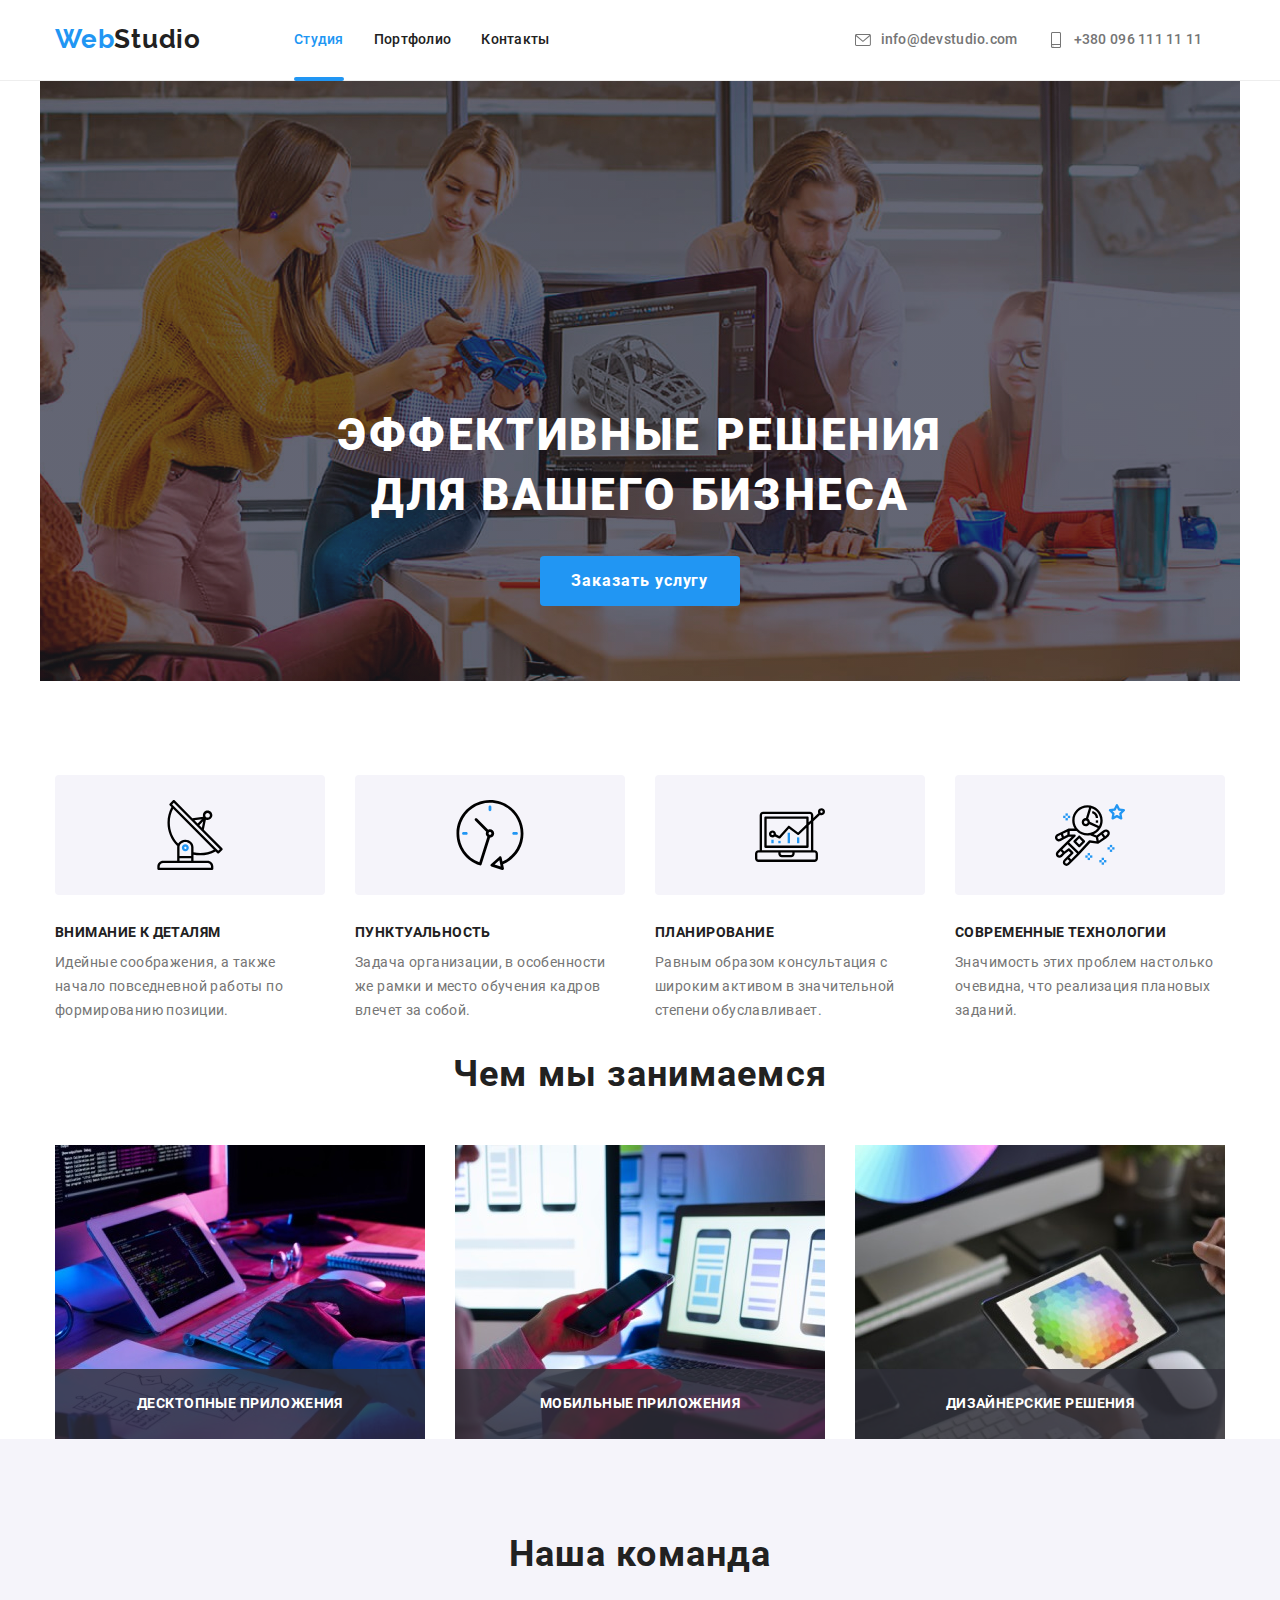
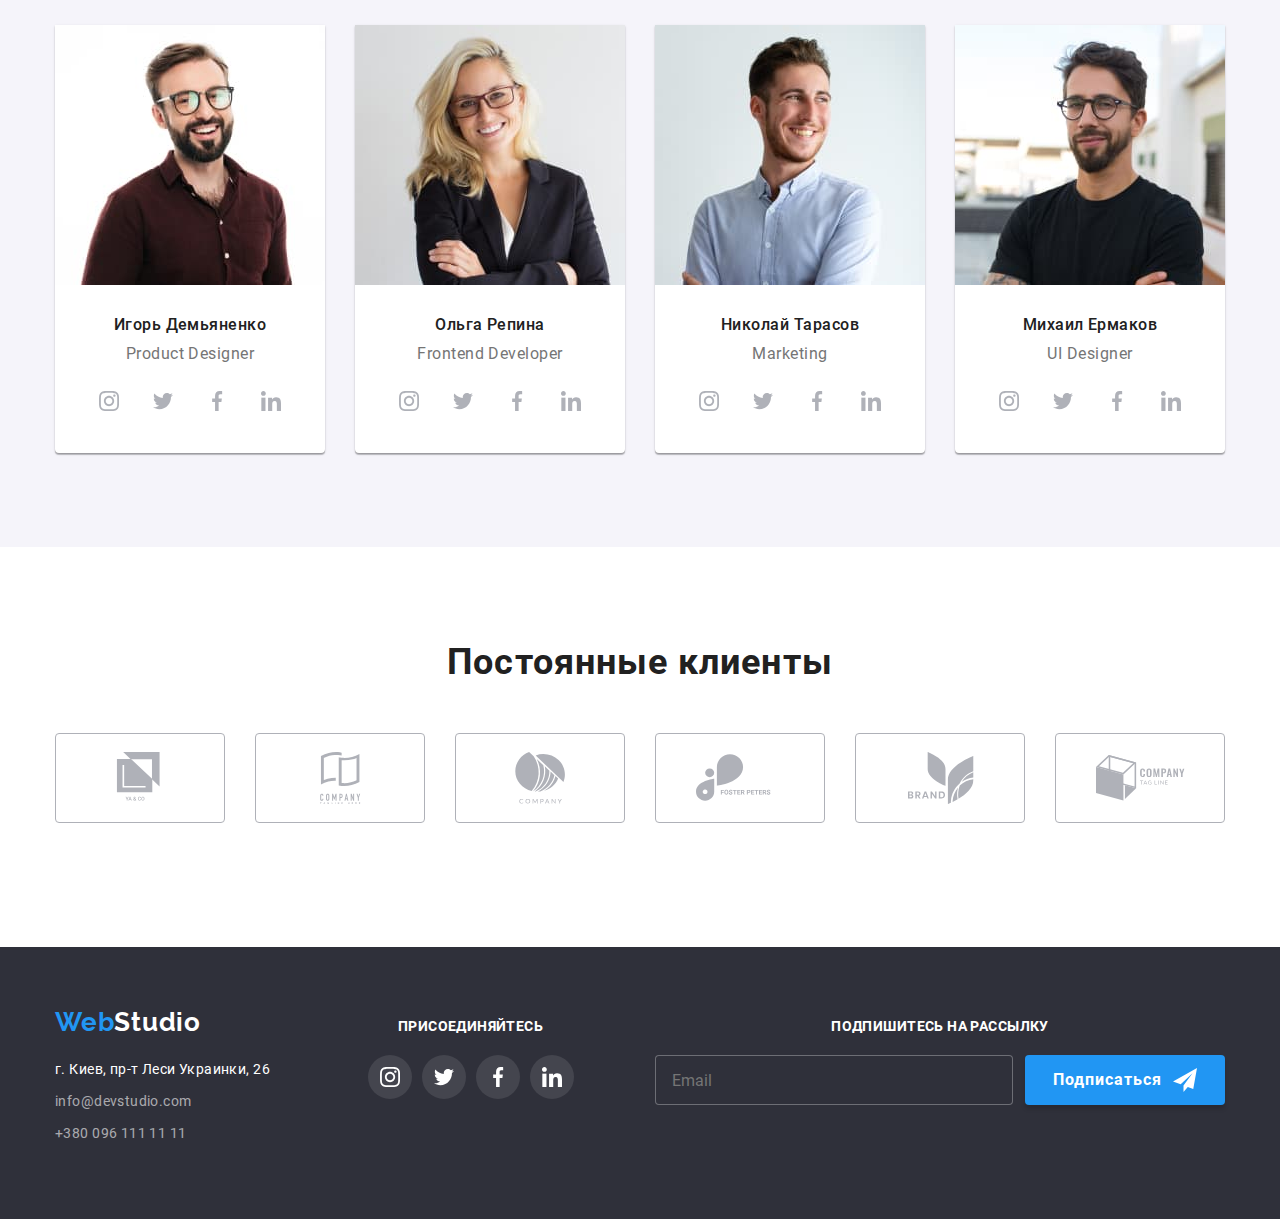
==== commit 2b207daf: "1111" ====
--- a/index.html
+++ b/index.html
@@ -327,7 +327,7 @@
                             <source srcset="./images/team/person4-tablet.jpg 1x, ./images/team/person4-tablet@2x.jpg 2x"
                                 media="(min-width: 768px)">
                             <source srcset="./images/team/person4-mobile@2x.jpg 2x" media="(max-width: 480px)">
-                            <img class="about__team-img" src="./images/team/person4-mobile.jpg" alt="" Михаил Ермаков">
+                            <img class="about__team-img" src="./images/team/person4-mobile.jpg" alt=" Михаил Ермаков">
                         </picture>
 
                         <div class="worker-description">
--- a/css/main.min.css
+++ b/css/main.min.css
@@ -1 +1 @@
-/*! normalize.css v8.0.1 | MIT License | github.com/necolas/normalize.css */html{line-height:1.15;-webkit-text-size-adjust:100%}body{margin:0}main{display:block}h1{font-size:2em;margin:.67em 0}hr{-webkit-box-sizing:content-box;box-sizing:content-box;height:0;overflow:visible}pre{font-family:monospace,monospace;font-size:1em}a{background-color:transparent}abbr[title]{border-bottom:none;text-decoration:underline;-webkit-text-decoration:underline dotted;text-decoration:underline dotted}b,strong{font-weight:bolder}code,kbd,samp{font-family:monospace,monospace;font-size:1em}small{font-size:80%}sub,sup{font-size:75%;line-height:0;position:relative;vertical-align:baseline}sub{bottom:-0.25em}sup{top:-0.5em}img{border-style:none}button,input,optgroup,select,textarea{font-family:inherit;font-size:100%;line-height:1.15;margin:0}button,input{overflow:visible}button,select{text-transform:none}button,[type=button],[type=reset],[type=submit]{-webkit-appearance:button}button::-moz-focus-inner,[type=button]::-moz-focus-inner,[type=reset]::-moz-focus-inner,[type=submit]::-moz-focus-inner{border-style:none;padding:0}button:-moz-focusring,[type=button]:-moz-focusring,[type=reset]:-moz-focusring,[type=submit]:-moz-focusring{outline:1px dotted ButtonText}fieldset{padding:.35em .75em .625em}legend{-webkit-box-sizing:border-box;box-sizing:border-box;color:inherit;display:table;max-width:100%;padding:0;white-space:normal}progress{vertical-align:baseline}textarea{overflow:auto}[type=checkbox],[type=radio]{-webkit-box-sizing:border-box;box-sizing:border-box;padding:0}[type=number]::-webkit-inner-spin-button,[type=number]::-webkit-outer-spin-button{height:auto}[type=search]{-webkit-appearance:textfield;outline-offset:-2px}[type=search]::-webkit-search-decoration{-webkit-appearance:none}::-webkit-file-upload-button{-webkit-appearance:button;font:inherit}details{display:block}summary{display:list-item}template{display:none}[hidden]{display:none}@font-face{font-family:"Roboto";src:url("../font/Roboto-Black.woff2") format("woff2"),url("../font/Roboto-Black.woff") format("woff");font-weight:900;font-style:normal}@font-face{font-family:"Roboto";src:url("../font/Roboto-Bold.woff2") format("woff2"),url("../font/Roboto-Bold.woff") format("woff");font-weight:700;font-style:normal}@font-face{font-family:"Roboto";src:url("../font/Roboto-Medium.woff2") format("woff2"),url("../font/Roboto-Medium.woff") format("woff");font-weight:500;font-style:normal}@font-face{font-family:"Roboto";src:url("../font/Roboto-Regular.woff2") format("woff2"),url("../font/Roboto-Regular.woff") format("woff");font-weight:400;font-style:normal}@font-face{font-family:"Raleway";src:url("../font/Raleway-Bold.woff2") format("woff2"),url("../font/Raleway-Bold.woff") format("woff");font-weight:700;font-style:normal}:root{--b-dark: #2f303a;--b-middle: #f5f4fa;--b-blue: #2196f3;--b-white: #ffffff;--b-black: #000000;--txt-dark: #212121;--txt-grey: #757575;--txt-light: #ffffff;--txt-bleu: #2196f3;--light: #afb1b8;--white: #ffffff;--accent-background: #2196f3;--dark-background: rgba(255, 255, 255, 0.1);--light-background: #ffffff;--main-font: Roboto, sans-serif;--secondary-font: Raleway, sans-serif;--timer: cubic-bezier(0.4, 0, 0.2, 1)}*,::after,::before{-webkit-box-sizing:border-box;box-sizing:border-box}body{font-family:var(--main-font);font-style:normal;color:var(--txt-grey)}h1,h2,h3,h4,h5,h6,p{margin:0}ul,li{margin:0;padding:0}img{display:block;margin:0}picture{border-style:none}.link{text-decoration:none}.list{list-style:none}:root{--b-dark: #2f303a;--b-middle: #f5f4fa;--b-blue: #2196f3;--b-white: #ffffff;--b-black: #000000;--txt-dark: #212121;--txt-grey: #757575;--txt-light: #ffffff;--txt-bleu: #2196f3;--light: #afb1b8;--white: #ffffff;--accent-background: #2196f3;--dark-background: rgba(255, 255, 255, 0.1);--light-background: #ffffff;--main-font: Roboto, sans-serif;--secondary-font: Raleway, sans-serif;--timer: cubic-bezier(0.4, 0, 0.2, 1)}.visually-hidden{position:absolute;width:1px;height:1px;margin:-1px;padding:0;overflow:hidden;border:0;clip:rect(0 0 0 0)}.container{width:100%;padding:0 5px;margin:0 auto}@media screen and (min-width: 480px){.container{max-width:480px;padding:0 15px}}@media screen and (min-width: 768px){.container{max-width:768px}}@media screen and (min-width: 1200px){.container{max-width:1200px}}:root{--b-dark: #2f303a;--b-middle: #f5f4fa;--b-blue: #2196f3;--b-white: #ffffff;--b-black: #000000;--txt-dark: #212121;--txt-grey: #757575;--txt-light: #ffffff;--txt-bleu: #2196f3;--light: #afb1b8;--white: #ffffff;--accent-background: #2196f3;--dark-background: rgba(255, 255, 255, 0.1);--light-background: #ffffff;--main-font: Roboto, sans-serif;--secondary-font: Raleway, sans-serif;--timer: cubic-bezier(0.4, 0, 0.2, 1)}.btn{display:-webkit-box;display:-ms-flexbox;display:flex;font-family:var(--main-font);font-weight:bold;font-size:16px;line-height:1.875;letter-spacing:.06em;border:none;border-radius:4px}:root{--b-dark: #2f303a;--b-middle: #f5f4fa;--b-blue: #2196f3;--b-white: #ffffff;--b-black: #000000;--txt-dark: #212121;--txt-grey: #757575;--txt-light: #ffffff;--txt-bleu: #2196f3;--light: #afb1b8;--white: #ffffff;--accent-background: #2196f3;--dark-background: rgba(255, 255, 255, 0.1);--light-background: #ffffff;--main-font: Roboto, sans-serif;--secondary-font: Raleway, sans-serif;--timer: cubic-bezier(0.4, 0, 0.2, 1)}.logo{font-family:var(--secondary-font);color:var(--txt-bleu);font-style:normal;font-weight:700;font-size:24px;line-height:1.167;letter-spacing:.03em;height:28px}.logo-dark{color:var(--txt-dark)}.logo-white{color:var(--txt-light)}@media screen and (min-width: 1200px){.logo{font-size:26px;line-height:1.19;height:31px}}.section{padding:60px 0}@media screen and (min-width: 1200px){.section{padding:94px 0}}.secodary-title{color:var(--txt-dark);font-weight:bold;font-size:28px;line-height:1.172;text-align:center;letter-spacing:.03em;margin-bottom:30px}@media screen and (min-width: 1200px){.secodary-title{margin-bottom:50px}}:root{--b-dark: #2f303a;--b-middle: #f5f4fa;--b-blue: #2196f3;--b-white: #ffffff;--b-black: #000000;--txt-dark: #212121;--txt-grey: #757575;--txt-light: #ffffff;--txt-bleu: #2196f3;--light: #afb1b8;--white: #ffffff;--accent-background: #2196f3;--dark-background: rgba(255, 255, 255, 0.1);--light-background: #ffffff;--main-font: Roboto, sans-serif;--secondary-font: Raleway, sans-serif;--timer: cubic-bezier(0.4, 0, 0.2, 1)}.backdrop{position:fixed;left:0;top:0;z-index:100;width:100%;height:100%;background-color:rgba(0,0,0,.5);padding:93px 15px;overflow-y:scroll}.modal{padding:20px;position:relative;background-color:var(--b-white);-webkit-box-shadow:0px 1px 3px rgba(0,0,0,.12),0px 1px 1px rgba(0,0,0,.14),0px 2px 1px rgba(0,0,0,.2);box-shadow:0px 1px 3px rgba(0,0,0,.12),0px 1px 1px rgba(0,0,0,.14),0px 2px 1px rgba(0,0,0,.2);border-radius:4px}.close-btn{position:absolute;top:8px;right:8px;width:30px;height:30px;background-color:#fff;border:1px solid rgba(0,0,0,.1);border-radius:50%;cursor:pointer}.is-hidden{opacity:0;visibility:hidden;pointer-events:none}@media screen and (min-width: 481px){.modal{margin:auto;width:528px;min-height:581px}}@media screen and (min-width: 1200px){.backdrop{position:fixed;left:0;top:0;z-index:100;width:100%;height:100%;background-color:rgba(0,0,0,.5);-webkit-transition:all 250ms var(--timer);transition:all 250ms var(--timer)}.backdrop.is-hidden{-webkit-transition:all 250ms var(--timer);transition:all 250ms var(--timer)}.modal{position:absolute;top:50%;left:50%;padding:40px;-webkit-transform:translate(-50%, -50%) scale(1);transform:translate(-50%, -50%) scale(1);width:528px;min-height:581px;background-color:var(--b-white);-webkit-box-shadow:0px 1px 3px rgba(0,0,0,.12),0px 1px 1px rgba(0,0,0,.14),0px 2px 1px rgba(0,0,0,.2);box-shadow:0px 1px 3px rgba(0,0,0,.12),0px 1px 1px rgba(0,0,0,.14),0px 2px 1px rgba(0,0,0,.2);border-radius:4px;-webkit-transition:-webkit-transform 250ms var(--timer);transition:-webkit-transform 250ms var(--timer);transition:transform 250ms var(--timer);transition:transform 250ms var(--timer), -webkit-transform 250ms var(--timer)}.backdrop.is-hidden .modal{-webkit-transform:translate(-50%, -50%) scale(0);transform:translate(-50%, -50%) scale(0);-webkit-transition:opacity 250ms var(--timer);transition:opacity 250ms var(--timer)}.close-btn{position:absolute;top:8px;right:8px;width:30px;height:30px;background-color:#fff;border:1px solid rgba(0,0,0,.1);border-radius:50%;cursor:pointer}.is-hidden{opacity:0;visibility:hidden;pointer-events:none}}:root{--b-dark: #2f303a;--b-middle: #f5f4fa;--b-blue: #2196f3;--b-white: #ffffff;--b-black: #000000;--txt-dark: #212121;--txt-grey: #757575;--txt-light: #ffffff;--txt-bleu: #2196f3;--light: #afb1b8;--white: #ffffff;--accent-background: #2196f3;--dark-background: rgba(255, 255, 255, 0.1);--light-background: #ffffff;--main-font: Roboto, sans-serif;--secondary-font: Raleway, sans-serif;--timer: cubic-bezier(0.4, 0, 0.2, 1)}.social-list{display:-webkit-box;display:-ms-flexbox;display:flex;-webkit-box-pack:justify;-ms-flex-pack:justify;justify-content:space-between}.social-list-link{background-color:var(--light-background);display:-webkit-box;display:-ms-flexbox;display:flex;-webkit-box-pack:center;-ms-flex-pack:center;justify-content:center;-webkit-box-align:center;-ms-flex-align:center;align-items:center;width:44px;height:44px;border-radius:50%;-webkit-transition:background-color 250ms var(--timer);transition:background-color 250ms var(--timer)}.social-list-link:hover{background-color:var(--accent-background);-webkit-transform:opasity;transform:opasity}.social-list-link:focus{background-color:var(--accent-background);outline:1px solid #757575;-webkit-transform:opasity;transform:opasity}.social-list-icon{width:20px;height:20px;fill:var(--light);-webkit-transition:fill 250ms var(--timer);transition:fill 250ms var(--timer)}.social-list-link:hover .social-list-icon,.social-list-link:focus .social-list-icon{fill:var(--white);-webkit-transform:opasity;transform:opasity}.social-list-item:not(:last-child){margin-right:10px}:root{--b-dark: #2f303a;--b-middle: #f5f4fa;--b-blue: #2196f3;--b-white: #ffffff;--b-black: #000000;--txt-dark: #212121;--txt-grey: #757575;--txt-light: #ffffff;--txt-bleu: #2196f3;--light: #afb1b8;--white: #ffffff;--accent-background: #2196f3;--dark-background: rgba(255, 255, 255, 0.1);--light-background: #ffffff;--main-font: Roboto, sans-serif;--secondary-font: Raleway, sans-serif;--timer: cubic-bezier(0.4, 0, 0.2, 1)}.head{border-bottom-width:1px;border-bottom-style:solid;border-bottom-color:#ececec;position:relative}.head .logo{margin-right:93px}.nav{height:60px;padding-top:24px;padding-bottom:25px;-webkit-box-align:center;-ms-flex-align:center;align-items:center}.menu-container{width:100%;text-align:center;display:none;z-index:10;display:-webkit-box;display:-ms-flexbox;display:flex}.menu-container.is-open{display:block}.menu-button{display:-webkit-inline-box;display:-ms-inline-flexbox;display:inline-flex;position:absolute;right:15px;top:10px;margin:0;padding:0;border:none;background-color:transparent}.menu-button .icon-cross{display:none}.menu-button.is-open .icon-cross{display:block}.menu-button.is-open .icon-menu{display:none}.menu-links{-webkit-box-align:center;-ms-flex-align:center;align-items:center;display:-webkit-box;display:-ms-flexbox;display:flex;-webkit-box-orient:vertical;-webkit-box-direction:normal;-ms-flex-direction:column;flex-direction:column}.link-items{color:var(--txt-dark);font-weight:500;font-size:18px;line-height:1.167;letter-spacing:.02em;display:-webkit-box;display:-ms-flexbox;display:flex}.link-icon{width:16px;height:16px;background-color:var(--light-background);fill:var(--txt-grey);margin-right:10px;-o-object-fit:contain;object-fit:contain;-o-object-position:center;object-position:center}.address{color:var(--txt-grey);font-weight:500;font-style:normal;font-size:14px;line-height:1.14;letter-spacing:.02em}.accent{color:var(--txt-bleu);position:relative}a.accent::after{content:"";position:absolute;width:100%;height:4px;top:26px;border-radius:4px;background-color:var(--b-blue)}@media screen and (min-width: 768px)and (max-width: 1199px){.head-address{display:-webkit-box;display:-ms-flexbox;display:flex;-webkit-box-orient:vertical;-webkit-box-direction:normal;-ms-flex-direction:column;flex-direction:column}.navigation{-webkit-box-pack:justify;-ms-flex-pack:justify;justify-content:space-between;display:-webkit-box;display:-ms-flexbox;display:flex;-webkit-box-orient:horizontal;-webkit-box-direction:normal;-ms-flex-direction:row;flex-direction:row;width:294px;margin-right:84px}.nav-address .nav-listitems:not(:last-child){margin-bottom:10px}}@media screen and (max-width: 767px){.menu-container{position:absolute;top:100%;left:0;background-color:#fff;display:none;border-top:1px solid #ececec}.menu-links{margin-top:60px;margin-bottom:60px}.menu-links:last-child{margin-top:0}.nav-address .nav-listitems:not(:last-child){margin-bottom:16px}.navigation .nav-listitems:not(:last-child){margin-bottom:40px}}@media screen and (min-width: 768px){.nav{height:80px;padding-top:24px;padding-bottom:25px;-webkit-box-pack:justify;-ms-flex-pack:justify;justify-content:space-between;display:-webkit-box;display:-ms-flexbox;display:flex}.head{border-bottom-width:1px;border-bottom-style:solid;border-bottom-color:#ececec;position:relative}.head .logo{margin-right:88px}.menu-container{display:-webkit-box;display:-ms-flexbox;display:flex;-webkit-box-align:center;-ms-flex-align:center;align-items:center}.menu-button{display:none}.menu-links{display:-webkit-box;display:-ms-flexbox;display:flex}.menu-links.navigation{-webkit-box-align:center;-ms-flex-align:center;align-items:center}.menu-links{-webkit-box-align:center;-ms-flex-align:center;align-items:center;display:-webkit-box;display:-ms-flexbox;display:flex;margin-top:0;margin-bottom:0}.link-items{color:var(--txt-dark);font-weight:500;font-size:12px;line-height:1.14;letter-spacing:.02em;display:-webkit-box;display:-ms-flexbox;display:flex;-webkit-transition:color 250ms var(--timer);transition:color 250ms var(--timer)}.link-items:hover{color:var(--txt-bleu);-webkit-transform:opasity;transform:opasity}.link-items:focus{color:var(--txt-bleu);outline:1px solid #757575;-webkit-transform:opasity;transform:opasity}.link-icon{display:-webkit-box;display:-ms-flexbox;display:flex;width:16px;height:16px;background-color:var(--light-background);fill:var(--txt-grey);margin-right:10px;-o-object-fit:contain;object-fit:contain;-o-object-position:center;object-position:center;-webkit-transition:fill 250ms var(--timer);transition:fill 250ms var(--timer)}.address{display:-webkit-box;display:-ms-flexbox;display:flex;color:var(--txt-grey);font-weight:500;font-style:normal;font-size:12px;line-height:1.14;letter-spacing:.02em;-webkit-transition:color 250ms var(--timer);transition:color 250ms var(--timer)}.address:focus{color:var(--txt-bleu);outline:1px solid #757575;-webkit-transform:opasity;transform:opasity}.address:hover{color:var(--txt-bleu);-webkit-transform:opasity;transform:opasity}.address:hover .link-icon,.address:focus .link-icon{fill:var(--txt-bleu);color:var(--txt-bleu);outline:none;-webkit-transform:opasity;transform:opasity}.accent{color:var(--txt-bleu);position:relative}a.accent::after{content:"";position:absolute;width:100%;height:4px;top:45px;border-radius:4px;background-color:var(--b-blue)}.nav-address.nav-listitems{-webkit-box-orient:vertical;-webkit-box-direction:normal;-ms-flex-direction:column;flex-direction:column}}@media screen and (min-width: 1200px){.head{border-bottom-width:1px;border-bottom-style:solid;border-bottom-color:#eee}.head .container{display:-webkit-box;display:-ms-flexbox;display:flex;-webkit-box-align:center;-ms-flex-align:center;align-items:center}.head .logo{margin-right:93px}.head .nav-address{margin-left:auto}.nav{display:-webkit-box;display:-ms-flexbox;display:flex;-webkit-box-align:center;-ms-flex-align:center;align-items:center}.nav-listitems{display:-webkit-box;display:-ms-flexbox;display:flex;-webkit-box-align:center;-ms-flex-align:center;align-items:center}.nav-listitems:not(:last-child){margin-right:30px}.menu-links{display:-webkit-box;display:-ms-flexbox;display:flex}.navigation{margin-right:305px}.link-items{color:var(--txt-dark);font-weight:500;font-size:14px;line-height:1.14;letter-spacing:.02em;display:-webkit-box;display:-ms-flexbox;display:flex;-webkit-transition:color 250ms var(--timer);transition:color 250ms var(--timer)}.link-items:hover{color:var(--txt-bleu);-webkit-transform:opasity;transform:opasity}.link-items:focus{color:var(--txt-bleu);outline:1px solid #757575;-webkit-transform:opasity;transform:opasity}.link-icon{display:-webkit-box;display:-ms-flexbox;display:flex;width:16px;height:16px;background-color:var(--light-background);fill:var(--txt-grey);margin-right:10px;-o-object-fit:contain;object-fit:contain;-o-object-position:center;object-position:center;-webkit-transition:fill 250ms var(--timer);transition:fill 250ms var(--timer)}.address{display:-webkit-box;display:-ms-flexbox;display:flex;color:var(--txt-grey);font-weight:500;font-style:normal;font-size:14px;line-height:1.14;letter-spacing:.02em;-webkit-transition:color 250ms var(--timer);transition:color 250ms var(--timer)}.address:focus{color:var(--txt-bleu);outline:1px solid #757575;-webkit-transform:opasity;transform:opasity}.address:hover{color:var(--txt-bleu);-webkit-transform:opasity;transform:opasity}.address:hover .link-icon,.address:focus .link-icon{fill:var(--txt-bleu);color:var(--txt-bleu);outline:none;-webkit-transform:opasity;transform:opasity}.accent{color:var(--txt-bleu);position:relative}a.accent::after{content:"";position:absolute;width:100%;height:4px;top:45px;border-radius:4px;background-color:var(--b-blue)}}:root{--b-dark: #2f303a;--b-middle: #f5f4fa;--b-blue: #2196f3;--b-white: #ffffff;--b-black: #000000;--txt-dark: #212121;--txt-grey: #757575;--txt-light: #ffffff;--txt-bleu: #2196f3;--light: #afb1b8;--white: #ffffff;--accent-background: #2196f3;--dark-background: rgba(255, 255, 255, 0.1);--light-background: #ffffff;--main-font: Roboto, sans-serif;--secondary-font: Raleway, sans-serif;--timer: cubic-bezier(0.4, 0, 0.2, 1)}.hero{min-height:400px}.hero .container{height:400px;background-color:var(--b-dark);background-image:-webkit-gradient(linear, left top, left bottom, from(rgba(47, 48, 58, 0.4)), to(rgba(47, 48, 58, 0.4))),url(../../images/main/hero_mobile.jpg);background-image:linear-gradient(rgba(47, 48, 58, 0.4), rgba(47, 48, 58, 0.4)),url(../../images/main/hero_mobile.jpg);background-repeat:no-repeat;background-size:480px 400px;background-position:center}.hero-descr{display:-webkit-box;display:-ms-flexbox;display:flex;-webkit-box-orient:vertical;-webkit-box-direction:normal;-ms-flex-direction:column;flex-direction:column;-webkit-box-align:center;-ms-flex-align:center;align-items:center;padding-top:118px}.main-title{color:var(--txt-light);font-weight:900;font-size:26px;line-height:1.615;text-align:center;letter-spacing:.06em;text-transform:uppercase;width:360px;margin:0}.btn-hero{color:var(--txt-light);background-color:var(--b-blue);margin-top:30px;padding:10px 30px;width:200px;height:50px;-webkit-box-align:center;-ms-flex-align:center;align-items:center;letter-spacing:.05em;-webkit-transition:color 250ms var(--timer);transition:color 250ms var(--timer)}.btn-hero:hover{color:var(--txt-dark);cursor:pointer;-webkit-transform:opasity;transform:opasity}@media screen and (min-width: 320px)and (max-width: 400px){.main-title{font-size:24px;width:100%}}@media screen and (min-device-pixel-ratio: 2)and (min-width: 320px)and (max-width: 767px),screen and (-webkit-min-device-pixel-ratio: 2)and (min-width: 320px)and (max-width: 767px),screen and (min-resolution: 192dpi)and (min-width: 320px)and (max-width: 767px),screen and (min-resolution: 2dppx)and (min-width: 320px)and (max-width: 767px){.hero .container{background-image:-webkit-gradient(linear, left top, left bottom, from(rgba(47, 48, 58, 0.4)), to(rgba(47, 48, 58, 0.4))),url(../../images/main/hero_mobile@2x.jpg);background-image:linear-gradient(rgba(47, 48, 58, 0.4), rgba(47, 48, 58, 0.4)),url(../../images/main/hero_mobile@2x.jpg)}}@media screen and (min-width: 768px){.hero .container{background-image:-webkit-gradient(linear, left top, left bottom, from(rgba(47, 48, 58, 0.4)), to(rgba(47, 48, 58, 0.4))),url(../../images/main/hero_tablet.jpg);background-image:linear-gradient(rgba(47, 48, 58, 0.4), rgba(47, 48, 58, 0.4)),url(../../images/main/hero_tablet.jpg);background-repeat:no-repeat;background-size:768px 400px;background-position:center}}@media screen and (min-width: 1200px){.hero{display:-webkit-box;display:-ms-flexbox;display:flex;min-height:600px;-webkit-box-align:center;-ms-flex-align:center;align-items:center;-webkit-box-orient:vertical;-webkit-box-direction:normal;-ms-flex-direction:column;flex-direction:column}.hero .container{min-height:600px;width:1600px;background-color:var(--b-dark);background-image:-webkit-gradient(linear, left top, left bottom, from(rgba(47, 48, 58, 0.4)), to(rgba(47, 48, 58, 0.4))),url(../images/main/hero.jpg);background-image:linear-gradient(rgba(47, 48, 58, 0.4), rgba(47, 48, 58, 0.4)),url(../images/main/hero.jpg);background-repeat:no-repeat;background-size:cover;-webkit-box-orient:vertical;-webkit-box-direction:normal;-ms-flex-direction:column;flex-direction:column;-webkit-box-align:center;-ms-flex-align:center;align-items:center}.hero-descr{margin-top:207px;display:-webkit-box;display:-ms-flexbox;display:flex;-webkit-box-orient:vertical;-webkit-box-direction:normal;-ms-flex-direction:column;flex-direction:column;-webkit-box-align:center;-ms-flex-align:center;align-items:center}.main-title{color:var(--txt-light);font-weight:900;font-size:44px;line-height:1.36;text-align:center;letter-spacing:.06em;text-transform:uppercase;width:696px;margin:0}.btn-hero{color:var(--txt-light);margin-top:30px;padding:10px 31px;width:200px;height:50px;-webkit-box-align:center;-ms-flex-align:center;align-items:center;letter-spacing:.05em;-webkit-transition:color 250ms var(--timer);transition:color 250ms var(--timer)}.btn-hero:hover{color:var(--txt-dark);cursor:pointer;-webkit-transform:opasity;transform:opasity}.btn-hero:focus{color:var(--txt-dark);cursor:pointer;-webkit-transform:opasity;transform:opasity}}:root{--b-dark: #2f303a;--b-middle: #f5f4fa;--b-blue: #2196f3;--b-white: #ffffff;--b-black: #000000;--txt-dark: #212121;--txt-grey: #757575;--txt-light: #ffffff;--txt-bleu: #2196f3;--light: #afb1b8;--white: #ffffff;--accent-background: #2196f3;--dark-background: rgba(255, 255, 255, 0.1);--light-background: #ffffff;--main-font: Roboto, sans-serif;--secondary-font: Raleway, sans-serif;--timer: cubic-bezier(0.4, 0, 0.2, 1)}.advance.container{display:-webkit-box;display:-ms-flexbox;display:flex;-webkit-box-pack:center;-ms-flex-pack:center;justify-content:center}.description{font-weight:normal;font-size:14px;line-height:1.71;letter-spacing:.03em;margin-top:10px;padding-right:10px}.description-title{color:var(--txt-dark);font-weight:bold;font-size:14px;line-height:1.14;letter-spacing:.03em;text-transform:uppercase}.principle{width:100%}.principle-icon{display:-webkit-box;display:-ms-flexbox;display:flex;-webkit-box-pack:center;-ms-flex-pack:center;justify-content:center;-webkit-box-align:center;-ms-flex-align:center;align-items:center;height:120px;background-color:var(--b-middle);border-radius:4px;margin-bottom:30px}.principle-example{width:70px;height:70px}.principle:not(:last-child){margin-bottom:30px}@media screen and (min-width: 768px){.principle{width:354px;margin-right:30px}.principle-icon{width:100%}.principle:nth-child(2n){margin-right:0}.principle:nth-last-child(-n+2){margin-bottom:0}.works-box{display:-webkit-box;display:-ms-flexbox;display:flex;-ms-flex-wrap:wrap;flex-wrap:wrap;-ms-flex-preferred-size:calc((100%-30px) / 2);flex-basis:calc((100%-30px) / 2)}}@media screen and (min-width: 1200px){.advance{padding-bottom:0}.principle{width:270px}.principle:not(:last-child){margin-right:30px}.principle-icon{width:270px}.works-box{display:-webkit-box;display:-ms-flexbox;display:flex}}:root{--b-dark: #2f303a;--b-middle: #f5f4fa;--b-blue: #2196f3;--b-white: #ffffff;--b-black: #000000;--txt-dark: #212121;--txt-grey: #757575;--txt-light: #ffffff;--txt-bleu: #2196f3;--light: #afb1b8;--white: #ffffff;--accent-background: #2196f3;--dark-background: rgba(255, 255, 255, 0.1);--light-background: #ffffff;--main-font: Roboto, sans-serif;--secondary-font: Raleway, sans-serif;--timer: cubic-bezier(0.4, 0, 0.2, 1)}@media screen and (min-width: 320px){.our_work{display:none}}@media screen and (min-width: 1200px){.our_work{display:contents;-webkit-box-orient:horizontal;-webkit-box-direction:normal;-ms-flex-direction:row;flex-direction:row}.secodary-title{color:var(--txt-dark);font-weight:bold;font-size:36px;line-height:1.17;text-align:center;letter-spacing:.03em;margin-bottom:50px}.pictures-box{display:-webkit-box;display:-ms-flexbox;display:flex;-webkit-box-align:center;-ms-flex-align:center;align-items:center}.picture{position:relative}.picture:not(:last-child){margin-right:30px}.shadow-text{position:absolute;bottom:0;left:0;display:-webkit-box;display:-ms-flexbox;display:flex;-webkit-box-align:center;-ms-flex-align:center;align-items:center;-webkit-box-pack:center;-ms-flex-pack:center;justify-content:center;width:370px;height:70px;background-color:rgba(47,48,58,.8)}.shadow-text-descript{color:var(--txt-light);font-style:normal;font-weight:bold;font-size:14px;line-height:1.14;letter-spacing:.03em;text-transform:uppercase}}:root{--b-dark: #2f303a;--b-middle: #f5f4fa;--b-blue: #2196f3;--b-white: #ffffff;--b-black: #000000;--txt-dark: #212121;--txt-grey: #757575;--txt-light: #ffffff;--txt-bleu: #2196f3;--light: #afb1b8;--white: #ffffff;--accent-background: #2196f3;--dark-background: rgba(255, 255, 255, 0.1);--light-background: #ffffff;--main-font: Roboto, sans-serif;--secondary-font: Raleway, sans-serif;--timer: cubic-bezier(0.4, 0, 0.2, 1)}.team{background-color:var(--b-middle);width:100%}.team-card{max-width:480px;margin-bottom:30px;background-color:#fff;-webkit-box-shadow:0px 1px 3px rgba(0,0,0,.12),0px 1px 1px rgba(0,0,0,.14),0px 2px 1px rgba(0,0,0,.2);box-shadow:0px 1px 3px rgba(0,0,0,.12),0px 1px 1px rgba(0,0,0,.14),0px 2px 1px rgba(0,0,0,.2);border-radius:0px 0px 4px 4px}.team-card:last-child{margin-bottom:0}@media screen and (min-width: 320px)and (max-width: 400px){.team-card{width:100%}}.worker-description{display:-webkit-box;display:-ms-flexbox;display:flex;-webkit-box-orient:vertical;-webkit-box-direction:normal;-ms-flex-direction:column;flex-direction:column;-webkit-box-align:center;-ms-flex-align:center;align-items:center;padding-top:30px;padding-bottom:30px}.worker-name{color:var(--txt-dark);font-weight:500;font-size:16px;line-height:1.19;letter-spacing:.03em;margin-bottom:10px}.speciality{font-weight:normal;font-size:16px;line-height:1.19;letter-spacing:.03em;margin-bottom:16px}.about__list-picture,.about__team-img{width:100%}@media screen and (min-width: 768px){.card-box{display:-webkit-box;display:-ms-flexbox;display:flex;-ms-flex-wrap:wrap;flex-wrap:wrap;-ms-flex-preferred-size:calc((100%-30px) / 2);flex-basis:calc((100%-30px) / 2)}.team-card{width:354px;margin-right:30px;background-color:#fff;-webkit-box-shadow:0px 1px 3px rgba(0,0,0,.12),0px 1px 1px rgba(0,0,0,.14),0px 2px 1px rgba(0,0,0,.2);box-shadow:0px 1px 3px rgba(0,0,0,.12),0px 1px 1px rgba(0,0,0,.14),0px 2px 1px rgba(0,0,0,.2);border-radius:0px 0px 4px 4px}.team-card:nth-child(2n){margin-right:0}.team-card:nth-last-child(-n+2){margin-bottom:0}}@media screen and (min-width: 1200px){.team{background-color:var(--b-middle);min-height:648px}.team-card{width:270px;margin-bottom:0;background-color:#fff;-webkit-box-shadow:0px 1px 3px rgba(0,0,0,.12),0px 1px 1px rgba(0,0,0,.14),0px 2px 1px rgba(0,0,0,.2);box-shadow:0px 1px 3px rgba(0,0,0,.12),0px 1px 1px rgba(0,0,0,.14),0px 2px 1px rgba(0,0,0,.2);border-radius:0px 0px 4px 4px}.team-card:not(:last-child){margin-right:30px;margin-bottom:0}.card-box{display:-webkit-box;display:-ms-flexbox;display:flex}.worker-description{display:-webkit-box;display:-ms-flexbox;display:flex;-webkit-box-orient:vertical;-webkit-box-direction:normal;-ms-flex-direction:column;flex-direction:column;-webkit-box-align:center;-ms-flex-align:center;align-items:center;padding-top:30px;padding-bottom:30px}.worker-name{color:var(--txt-dark);font-weight:500;font-size:16px;line-height:1.19;letter-spacing:.03em;margin-bottom:10px}.speciality{font-weight:normal;font-size:16px;line-height:1.19;letter-spacing:.03em;margin-bottom:16px}}:root{--b-dark: #2f303a;--b-middle: #f5f4fa;--b-blue: #2196f3;--b-white: #ffffff;--b-black: #000000;--txt-dark: #212121;--txt-grey: #757575;--txt-light: #ffffff;--txt-bleu: #2196f3;--light: #afb1b8;--white: #ffffff;--accent-background: #2196f3;--dark-background: rgba(255, 255, 255, 0.1);--light-background: #ffffff;--main-font: Roboto, sans-serif;--secondary-font: Raleway, sans-serif;--timer: cubic-bezier(0.4, 0, 0.2, 1)}.client{display:-webkit-box;display:-ms-flexbox;display:flex;-ms-flex-wrap:wrap;flex-wrap:wrap;-webkit-box-pack:center;-ms-flex-pack:center;justify-content:center;-ms-flex-preferred-size:calc((100%-30px) / 2);flex-basis:calc((100%-30px) / 2)}.client-icon{display:-webkit-box;display:-ms-flexbox;display:flex;-webkit-box-align:center;-ms-flex-align:center;align-items:center;-webkit-box-pack:center;-ms-flex-pack:center;justify-content:center;width:210px;height:90px;margin-right:30px;margin-bottom:30px}.client-icon:nth-child(2n){margin-right:0}.client-icon:nth-last-child(-n+2){margin-bottom:0}.client-link{display:-webkit-box;display:-ms-flexbox;display:flex;width:100%;height:100%;-webkit-box-align:center;-ms-flex-align:center;align-items:center;-webkit-box-pack:center;-ms-flex-pack:center;justify-content:center;margin:auto;border:1px solid var(--light);border-radius:4px}.client-link:hover{border:1px solid var(--accent-background);-webkit-transform:opasity;transform:opasity}.client-link:focus{border:1px solid var(--accent-background);outline:1px solid #757575;-webkit-transform:opasity;transform:opasity}.client-logo-icon{width:89px;height:52px;fill:var(--light);-webkit-transition:fill 250ms var(--timer);transition:fill 250ms var(--timer)}.client-link:focus .client-logo-icon,.client-link:hover .client-logo-icon{fill:var(--accent-background);-webkit-transform:opasity;transform:opasity}@media screen and (min-width: 320px)and (max-width: 400px){.client-icon{width:140px;margin-right:20px}}@media screen and (min-width: 400px)and (max-width: 479px){.client-icon{width:180px;margin-right:20px}}@media screen and (min-width: 768px){.client{-webkit-box-pack:justify;-ms-flex-pack:justify;justify-content:space-between}.client-icon{width:226px;margin-right:0}.client-icon:nth-child(3n){margin-right:0}.client-icon:nth-last-child(-n+3){margin-bottom:0}}@media screen and (min-width: 1200px){.list .client{display:-webkit-box;display:-ms-flexbox;display:flex}.client-icon{width:170px}.client-icon:not(:last-child){margin-right:30px}}:root{--b-dark: #2f303a;--b-middle: #f5f4fa;--b-blue: #2196f3;--b-white: #ffffff;--b-black: #000000;--txt-dark: #212121;--txt-grey: #757575;--txt-light: #ffffff;--txt-bleu: #2196f3;--light: #afb1b8;--white: #ffffff;--accent-background: #2196f3;--dark-background: rgba(255, 255, 255, 0.1);--light-background: #ffffff;--main-font: Roboto, sans-serif;--secondary-font: Raleway, sans-serif;--timer: cubic-bezier(0.4, 0, 0.2, 1)}:root{--b-dark: #2f303a;--b-middle: #f5f4fa;--b-blue: #2196f3;--b-white: #ffffff;--b-black: #000000;--txt-dark: #212121;--txt-grey: #757575;--txt-light: #ffffff;--txt-bleu: #2196f3;--light: #afb1b8;--white: #ffffff;--accent-background: #2196f3;--dark-background: rgba(255, 255, 255, 0.1);--light-background: #ffffff;--main-font: Roboto, sans-serif;--secondary-font: Raleway, sans-serif;--timer: cubic-bezier(0.4, 0, 0.2, 1)}.btn{display:-webkit-box;display:-ms-flexbox;display:flex;font-family:var(--main-font);font-weight:bold;font-size:16px;line-height:1.875;letter-spacing:.06em;border:none;border-radius:4px}.footer{background-color:var(--b-dark);padding-top:60px;padding-bottom:60px;-webkit-box-pack:center;-ms-flex-pack:center;justify-content:center}.footer-address{font-weight:normal;font-size:14px;font-style:normal;line-height:1.71;letter-spacing:.03em;margin-top:20px;margin-bottom:60px}.footer .social-list-icon{fill:var(--white)}.footer .social-list-link{background-color:var(--dark-background)}.contakt-box{display:-webkit-box;display:-ms-flexbox;display:flex;-webkit-box-orient:vertical;-webkit-box-direction:normal;-ms-flex-direction:column;flex-direction:column;-webkit-box-align:center;-ms-flex-align:center;align-items:center}.link-addres{color:var(--txt-light)}.link-contact{color:rgba(255,255,255,.6);display:-webkit-box;display:-ms-flexbox;display:flex;-webkit-box-orient:vertical;-webkit-box-direction:normal;-ms-flex-direction:column;flex-direction:column;-webkit-box-align:center;-ms-flex-align:center;align-items:center}.following-box{display:-webkit-box;display:-ms-flexbox;display:flex;-webkit-box-orient:vertical;-webkit-box-direction:normal;-ms-flex-direction:column;flex-direction:column;-webkit-box-align:center;-ms-flex-align:center;align-items:center;margin-bottom:60px}.follow-mailing{color:var(--txt-light);font-style:normal;font-weight:bold;font-size:14px;line-height:1.14;letter-spacing:.03em;text-transform:uppercase;margin-bottom:20px}.mailing-box{display:-webkit-box;display:-ms-flexbox;display:flex;-webkit-box-orient:vertical;-webkit-box-direction:normal;-ms-flex-direction:column;flex-direction:column;-webkit-box-align:center;-ms-flex-align:center;align-items:center;width:100%}.mailing-box .btn{display:-webkit-box;display:-ms-flexbox;display:flex;width:200px;height:50px;padding:10px 28px;color:var(--white);background-color:var(--b-blue);-webkit-box-shadow:0px 4px 4px rgba(0,0,0,.15);box-shadow:0px 4px 4px rgba(0,0,0,.15)}.mailing-input{width:100%;height:50px;background-color:var(--b-dark);border:1px solid rgba(255,255,255,.3);border-radius:4px;margin-bottom:20px;padding-left:16px;padding-top:15px;padding-bottom:15px}.list-element:not(:last-child){margin-bottom:8px}.form-contact{display:-webkit-box;display:-ms-flexbox;display:flex;-webkit-box-orient:vertical;-webkit-box-direction:normal;-ms-flex-direction:column;flex-direction:column;-webkit-box-align:center;-ms-flex-align:center;align-items:center;width:100%}.svg-position{display:-webkit-box;display:-ms-flexbox;display:flex;position:relative}.icon-send-fly{position:absolute;right:28px;top:13px;display:-webkit-box;display:-ms-flexbox;display:flex;fill:var(--txt-light)}@media screen and (min-width: 768px)and (max-width: 1199px){.footer{min-height:463px}.footer .container{display:-webkit-box;display:-ms-flexbox;display:flex;-ms-flex-wrap:wrap;flex-wrap:wrap;-webkit-box-pack:justify;-ms-flex-pack:justify;justify-content:space-between}.contakt-box{width:232px;margin-left:76px}.following-box{margin-right:89px;margin-top:5px}.mailing-box{width:450px;margin-left:auto;margin-right:auto}}@media screen and (min-width: 1200px){.footer{min-height:252px}.footer .container{-webkit-box-align:start;-ms-flex-align:start;align-items:flex-start;display:-webkit-box;display:-ms-flexbox;display:flex;-webkit-box-pack:justify;-ms-flex-pack:justify;justify-content:space-between}.footer-address{margin-bottom:0;-webkit-box-align:start;-ms-flex-align:start;align-items:flex-start}.social-list-link:hover .footer,.social-list-link:focus .footer{fill:var(--white);-webkit-transform:opasity;transform:opasity}.footer .social-list-link:hover{background-color:var(--accent-background);-webkit-transform:opasity;transform:opasity}.footer .social-list-link:focus{background-color:var(--accent-background);outline:1px solid #757575;-webkit-transform:opasity;transform:opasity}.footer .contakt-box{-webkit-box-align:start;-ms-flex-align:start;align-items:flex-start;width:231px}.footer .link-addres{-webkit-transition:color 250ms var(--timer);transition:color 250ms var(--timer)}.footer .link-addres:hover{color:var(--txt-bleu);-webkit-transform:opasity;transform:opasity}.footer .link-addres:focus{color:var(--txt-bleu);outline:1px solid #757575;-webkit-transform:opasity;transform:opasity}.footer .link-contact:hover{color:var(--txt-bleu);-webkit-transform:opasity;transform:opasity}.footer .link-contact:focus{color:var(--txt-bleu);outline:1px solid #757575;-webkit-transform:opasity;transform:opasity}.footer .list-element{-webkit-box-align:start;-ms-flex-align:start;align-items:flex-start;display:-webkit-box;display:-ms-flexbox;display:flex}.footer:not(:last-child){margin-bottom:9px}.footer .following-box{display:-webkit-box;display:-ms-flexbox;display:flex;-webkit-box-orient:vertical;-webkit-box-direction:normal;-ms-flex-direction:column;flex-direction:column;margin-top:12px;width:206px}.footer .form-contact{position:relative;-webkit-box-align:start;-ms-flex-align:start;align-items:flex-start;display:-webkit-box;display:-ms-flexbox;display:flex;-webkit-box-orient:horizontal;-webkit-box-direction:normal;-ms-flex-direction:row;flex-direction:row}.footer .mailing-input{width:358px;height:50px;background-color:var(--b-dark);border:1px solid rgba(255,255,255,.3);border-radius:4px;margin-right:12px;padding-left:16px;padding-top:15px;padding-bottom:15px}.footer .mailing-input:focus{outline:none;color:var(--txt-grey);border:1px solid var(--accent-background)}.footer .mailing-box{display:-webkit-box;display:-ms-flexbox;display:flex;margin:12px 0 0 0;width:570px}.footer .mailing-box .btn{display:-webkit-box;display:-ms-flexbox;display:flex;width:200px;height:50px;padding:10px 28px;color:var(--white);-webkit-box-shadow:0px 4px 4px rgba(0,0,0,.15);box-shadow:0px 4px 4px rgba(0,0,0,.15);-webkit-transition:color 250ms var(--timer);transition:color 250ms var(--timer)}.footer .btn-follow-mailing:focus,.footer .btn-follow-mailing:hover{cursor:pointer;color:var(--txt-dark);-webkit-transform:opasity;transform:opasity}.footer .icon-send-fly{position:absolute;right:28px;top:13px;display:-webkit-box;display:-ms-flexbox;display:flex;fill:var(--txt-light)}}/*# sourceMappingURL=main.min.css.map */+/*! normalize.css v8.0.1 | MIT License | github.com/necolas/normalize.css */html{line-height:1.15;-webkit-text-size-adjust:100%}body{margin:0}main{display:block}h1{font-size:2em;margin:.67em 0}hr{-webkit-box-sizing:content-box;box-sizing:content-box;height:0;overflow:visible}pre{font-family:monospace,monospace;font-size:1em}a{background-color:transparent}abbr[title]{border-bottom:none;text-decoration:underline;-webkit-text-decoration:underline dotted;text-decoration:underline dotted}b,strong{font-weight:bolder}code,kbd,samp{font-family:monospace,monospace;font-size:1em}small{font-size:80%}sub,sup{font-size:75%;line-height:0;position:relative;vertical-align:baseline}sub{bottom:-0.25em}sup{top:-0.5em}img{border-style:none}button,input,optgroup,select,textarea{font-family:inherit;font-size:100%;line-height:1.15;margin:0}button,input{overflow:visible}button,select{text-transform:none}button,[type=button],[type=reset],[type=submit]{-webkit-appearance:button}button::-moz-focus-inner,[type=button]::-moz-focus-inner,[type=reset]::-moz-focus-inner,[type=submit]::-moz-focus-inner{border-style:none;padding:0}button:-moz-focusring,[type=button]:-moz-focusring,[type=reset]:-moz-focusring,[type=submit]:-moz-focusring{outline:1px dotted ButtonText}fieldset{padding:.35em .75em .625em}legend{-webkit-box-sizing:border-box;box-sizing:border-box;color:inherit;display:table;max-width:100%;padding:0;white-space:normal}progress{vertical-align:baseline}textarea{overflow:auto}[type=checkbox],[type=radio]{-webkit-box-sizing:border-box;box-sizing:border-box;padding:0}[type=number]::-webkit-inner-spin-button,[type=number]::-webkit-outer-spin-button{height:auto}[type=search]{-webkit-appearance:textfield;outline-offset:-2px}[type=search]::-webkit-search-decoration{-webkit-appearance:none}::-webkit-file-upload-button{-webkit-appearance:button;font:inherit}details{display:block}summary{display:list-item}template{display:none}[hidden]{display:none}@font-face{font-family:"Roboto";src:url("../font/Roboto-Black.woff2") format("woff2"),url("../font/Roboto-Black.woff") format("woff");font-weight:900;font-style:normal}@font-face{font-family:"Roboto";src:url("../font/Roboto-Bold.woff2") format("woff2"),url("../font/Roboto-Bold.woff") format("woff");font-weight:700;font-style:normal}@font-face{font-family:"Roboto";src:url("../font/Roboto-Medium.woff2") format("woff2"),url("../font/Roboto-Medium.woff") format("woff");font-weight:500;font-style:normal}@font-face{font-family:"Roboto";src:url("../font/Roboto-Regular.woff2") format("woff2"),url("../font/Roboto-Regular.woff") format("woff");font-weight:400;font-style:normal}@font-face{font-family:"Raleway";src:url("../font/Raleway-Bold.woff2") format("woff2"),url("../font/Raleway-Bold.woff") format("woff");font-weight:700;font-style:normal}:root{--b-dark: #2f303a;--b-middle: #f5f4fa;--b-blue: #2196f3;--b-white: #ffffff;--b-black: #000000;--txt-dark: #212121;--txt-grey: #757575;--txt-light: #ffffff;--txt-bleu: #2196f3;--light: #afb1b8;--white: #ffffff;--accent-background: #2196f3;--dark-background: rgba(255, 255, 255, 0.1);--light-background: #ffffff;--main-font: Roboto, sans-serif;--secondary-font: Raleway, sans-serif;--timer: cubic-bezier(0.4, 0, 0.2, 1)}*,::after,::before{-webkit-box-sizing:border-box;box-sizing:border-box}body{font-family:var(--main-font);font-style:normal;color:var(--txt-grey)}h1,h2,h3,h4,h5,h6,p{margin:0}ul,li{margin:0;padding:0}img{display:block;margin:0}picture{border-style:none}.link{text-decoration:none}.list{list-style:none}:root{--b-dark: #2f303a;--b-middle: #f5f4fa;--b-blue: #2196f3;--b-white: #ffffff;--b-black: #000000;--txt-dark: #212121;--txt-grey: #757575;--txt-light: #ffffff;--txt-bleu: #2196f3;--light: #afb1b8;--white: #ffffff;--accent-background: #2196f3;--dark-background: rgba(255, 255, 255, 0.1);--light-background: #ffffff;--main-font: Roboto, sans-serif;--secondary-font: Raleway, sans-serif;--timer: cubic-bezier(0.4, 0, 0.2, 1)}.visually-hidden{position:absolute;width:1px;height:1px;margin:-1px;padding:0;overflow:hidden;border:0;clip:rect(0 0 0 0)}.container{width:100%;padding:0 5px;margin:0 auto}@media screen and (min-width: 480px){.container{max-width:480px;padding:0 15px}}@media screen and (min-width: 768px){.container{max-width:768px}}@media screen and (min-width: 1200px){.container{max-width:1200px}}:root{--b-dark: #2f303a;--b-middle: #f5f4fa;--b-blue: #2196f3;--b-white: #ffffff;--b-black: #000000;--txt-dark: #212121;--txt-grey: #757575;--txt-light: #ffffff;--txt-bleu: #2196f3;--light: #afb1b8;--white: #ffffff;--accent-background: #2196f3;--dark-background: rgba(255, 255, 255, 0.1);--light-background: #ffffff;--main-font: Roboto, sans-serif;--secondary-font: Raleway, sans-serif;--timer: cubic-bezier(0.4, 0, 0.2, 1)}.btn{display:-webkit-box;display:-ms-flexbox;display:flex;font-family:var(--main-font);font-weight:bold;font-size:16px;line-height:1.875;letter-spacing:.06em;border:none;border-radius:4px}:root{--b-dark: #2f303a;--b-middle: #f5f4fa;--b-blue: #2196f3;--b-white: #ffffff;--b-black: #000000;--txt-dark: #212121;--txt-grey: #757575;--txt-light: #ffffff;--txt-bleu: #2196f3;--light: #afb1b8;--white: #ffffff;--accent-background: #2196f3;--dark-background: rgba(255, 255, 255, 0.1);--light-background: #ffffff;--main-font: Roboto, sans-serif;--secondary-font: Raleway, sans-serif;--timer: cubic-bezier(0.4, 0, 0.2, 1)}.logo{font-family:var(--secondary-font);color:var(--txt-bleu);font-style:normal;font-weight:700;font-size:24px;line-height:1.167;letter-spacing:.03em;height:28px}.logo-dark{color:var(--txt-dark)}.logo-white{color:var(--txt-light)}@media screen and (min-width: 1200px){.logo{font-size:26px;line-height:1.19;height:31px}}.section{padding:60px 0}@media screen and (min-width: 1200px){.section{padding:94px 0}}.secodary-title{color:var(--txt-dark);font-weight:bold;font-size:28px;line-height:1.172;text-align:center;letter-spacing:.03em;margin-bottom:30px}@media screen and (min-width: 1200px){.secodary-title{margin-bottom:50px}}:root{--b-dark: #2f303a;--b-middle: #f5f4fa;--b-blue: #2196f3;--b-white: #ffffff;--b-black: #000000;--txt-dark: #212121;--txt-grey: #757575;--txt-light: #ffffff;--txt-bleu: #2196f3;--light: #afb1b8;--white: #ffffff;--accent-background: #2196f3;--dark-background: rgba(255, 255, 255, 0.1);--light-background: #ffffff;--main-font: Roboto, sans-serif;--secondary-font: Raleway, sans-serif;--timer: cubic-bezier(0.4, 0, 0.2, 1)}.feedback-form{display:-webkit-box;display:-ms-flexbox;display:flex;-webkit-box-orient:vertical;-webkit-box-direction:normal;-ms-flex-direction:column;flex-direction:column;-webkit-box-pack:center;-ms-flex-pack:center;justify-content:center;width:370px}.modal-form{width:100%;max-width:370px;display:-webkit-box;display:-ms-flexbox;display:flex;-webkit-box-orient:vertical;-webkit-box-direction:normal;-ms-flex-direction:column;flex-direction:column;-webkit-box-align:center;-ms-flex-align:center;align-items:center}.modal-form-title{width:100%;max-width:370px;display:-webkit-box;display:-ms-flexbox;display:flex;margin-bottom:12px;font-weight:bold;font-size:20px;line-height:1.15;text-align:center;letter-spacing:.03em;color:var(--b-dark)}.modal-form-holder{position:relative;display:block;margin-top:4px}.form-fild-title{width:100%;font-weight:normal;font-size:12px;line-height:1.17;letter-spacing:.01em;color:var(--txt-grey);margin-bottom:10px}.form-fild-input{width:100%;max-width:370px;height:40px;padding-left:40px;border:1px solid rgba(33,33,33,.2);-webkit-box-sizing:border-box;box-sizing:border-box;border-radius:4px;-webkit-transition:border 250ms var(--timer);transition:border 250ms var(--timer)}.form-fild-input:focus{outline:none;border:solid 1px var(--accent-background)}.form-fild-comment{width:100%;height:120px;border:1px solid rgba(33,33,33,.2);-webkit-box-sizing:border-box;box-sizing:border-box;border-radius:4px;padding:12px 16px;margin-top:4px;font-weight:normal;font-size:12px;line-height:14px;letter-spacing:.01em;resize:none;color:rgba(117,117,117,.5);-webkit-transition:border 250ms var(--timer);transition:border 250ms var(--timer)}.form-fild-comment:focus{color:var(--txt-dark);outline:none;border:solid 1px var(--accent-background)}.form-comment-holder{width:100%;font-weight:normal;font-size:12px;line-height:1.17;letter-spacing:.01em;color:var(--txt-grey);margin-bottom:20px}.madal-form-icon{position:absolute;width:18px;height:18px;top:50%;-webkit-transform:translateY(-50%);transform:translateY(-50%);left:12px;-webkit-transition:fill 250ms var(--timer);transition:fill 250ms var(--timer)}.form-fild-input:focus+.madal-form-icon{fill:var(--accent-background)}.form-policy{display:-webkit-box;display:-ms-flexbox;display:flex;-webkit-box-pack:center;-ms-flex-pack:center;justify-content:center;-webkit-box-align:center;-ms-flex-align:center;align-items:center}.form-fild-policy{font-weight:normal;font-size:14px;line-height:1.71;letter-spacing:.03em;color:var(--txt-grey);margin-bottom:30px}.form-fild-policy::before{content:"";display:inline-block;border:2px solid var(--b-black);width:16px;height:15px;border-radius:3px;margin-right:8px}.policy-point-fild:checked+.form-fild-policy::before{background-image:url("../images/modal/icon_check.svg");background-repeat:no-repeat;background-size:contain;border:none}.form-contract{-webkit-text-decoration-skip-ink:none;text-decoration-skip-ink:none;text-decoration:underline;color:var(--b-blue)}.modal-form-btn{background-color:var(--b-blue);-webkit-box-align:center;-ms-flex-align:center;align-items:center;-webkit-box-pack:center;-ms-flex-pack:center;justify-content:center;width:200px;height:50px;color:var(--txt-light);-webkit-box-shadow:0px 4px 4px rgba(0,0,0,.15);box-shadow:0px 4px 4px rgba(0,0,0,.15);-webkit-transition:color 250ms var(--timer);transition:color 250ms var(--timer)}.modal-form-btn:hover,.modal-form-btn:focus{cursor:pointer;outline:none;color:var(--txt-dark)}@media screen and (min-width: 1200px){.feedback-form{display:-webkit-box;display:-ms-flexbox;display:flex;-webkit-box-orient:vertical;-webkit-box-direction:normal;-ms-flex-direction:column;flex-direction:column;-webkit-box-pack:center;-ms-flex-pack:center;justify-content:center;width:448px}.modal-form{max-width:448px;display:-webkit-box;display:-ms-flexbox;display:flex;-webkit-box-orient:vertical;-webkit-box-direction:normal;-ms-flex-direction:column;flex-direction:column;-webkit-box-align:center;-ms-flex-align:center;align-items:center}.modal-form-title{max-width:448px;display:-webkit-box;display:-ms-flexbox;display:flex;margin-bottom:12px;font-weight:bold;font-size:20px;line-height:1.15;text-align:center;letter-spacing:.03em;color:var(--b-dark)}.modal-form-holder{position:relative;display:block;margin-top:4px}.form-fild-title{font-weight:normal;font-size:12px;line-height:1.17;letter-spacing:.01em;color:var(--txt-grey);margin-bottom:10px}.form-fild-input{width:100%;max-width:448px;height:40px;padding-left:42px;border:1px solid rgba(33,33,33,.2);-webkit-box-sizing:border-box;box-sizing:border-box;border-radius:4px;-webkit-transition:border 250ms var(--timer);transition:border 250ms var(--timer)}.form-fild-input:focus{outline:none;border:solid 1px var(--accent-background)}.form-fild-comment{width:448px;height:120px;border:1px solid rgba(33,33,33,.2);-webkit-box-sizing:border-box;box-sizing:border-box;border-radius:4px;padding:12px 16px;margin-top:4px;font-weight:normal;font-size:12px;line-height:14px;letter-spacing:.01em;resize:none;color:rgba(117,117,117,.5);-webkit-transition:border 250ms var(--timer);transition:border 250ms var(--timer)}.form-fild-comment:focus{color:var(--txt-dark);outline:none;border:solid 1px var(--accent-background)}.form-comment-holder{font-weight:normal;font-size:12px;line-height:1.17;letter-spacing:.01em;color:var(--txt-grey);margin-bottom:20px}.madal-form-icon{position:absolute;width:18px;height:18px;top:50%;-webkit-transform:translateY(-50%);transform:translateY(-50%);left:12px;-webkit-transition:fill 250ms var(--timer);transition:fill 250ms var(--timer)}.form-fild-input:focus+.madal-form-icon{fill:var(--accent-background)}.form-policy{display:-webkit-box;display:-ms-flexbox;display:flex;-webkit-box-pack:center;-ms-flex-pack:center;justify-content:center;-webkit-box-align:center;-ms-flex-align:center;align-items:center}.form-fild-policy{font-weight:normal;font-size:14px;line-height:1.71;letter-spacing:.03em;color:var(--txt-grey);margin-bottom:30px}.form-fild-policy::before{content:"";display:inline-block;border:2px solid var(--b-black);width:16px;height:15px;border-radius:3px;margin-right:8px}.policy-point-fild:checked+.form-fild-policy::before{background-image:url("../images/modal/icon_check.svg");background-repeat:no-repeat;background-size:contain;border:none}.form-contract{-webkit-text-decoration-skip-ink:none;text-decoration-skip-ink:none;text-decoration:underline;color:var(--b-blue)}.modal-form-btn{background-color:var(--b-blue);-webkit-box-align:center;-ms-flex-align:center;align-items:center;-webkit-box-pack:center;-ms-flex-pack:center;justify-content:center;width:200px;height:50px;color:var(--txt-light);-webkit-box-shadow:0px 4px 4px rgba(0,0,0,.15);box-shadow:0px 4px 4px rgba(0,0,0,.15);-webkit-transition:color 250ms var(--timer);transition:color 250ms var(--timer)}.modal-form-btn:hover,.modal-form-btn:focus{cursor:pointer;outline:none;color:var(--txt-dark)}}:root{--b-dark: #2f303a;--b-middle: #f5f4fa;--b-blue: #2196f3;--b-white: #ffffff;--b-black: #000000;--txt-dark: #212121;--txt-grey: #757575;--txt-light: #ffffff;--txt-bleu: #2196f3;--light: #afb1b8;--white: #ffffff;--accent-background: #2196f3;--dark-background: rgba(255, 255, 255, 0.1);--light-background: #ffffff;--main-font: Roboto, sans-serif;--secondary-font: Raleway, sans-serif;--timer: cubic-bezier(0.4, 0, 0.2, 1)}.backdrop{position:fixed;left:0;top:0;z-index:100;width:100%;height:100%;background-color:rgba(0,0,0,.5);padding:93px 15px;overflow-y:scroll}.modal{width:450px;padding:40px;position:relative;background-color:var(--b-white);-webkit-box-shadow:0px 1px 3px rgba(0,0,0,.12),0px 1px 1px rgba(0,0,0,.14),0px 2px 1px rgba(0,0,0,.2);box-shadow:0px 1px 3px rgba(0,0,0,.12),0px 1px 1px rgba(0,0,0,.14),0px 2px 1px rgba(0,0,0,.2);border-radius:4px}.close-btn{position:absolute;top:8px;right:8px;width:30px;height:30px;background-color:#fff;border:1px solid rgba(0,0,0,.1);border-radius:50%;cursor:pointer}.is-hidden{opacity:0;visibility:hidden;pointer-events:none}@media screen and (min-width: 481px){.modal{margin:auto;min-height:581px}}@media screen and (min-width: 1200px){.backdrop{position:fixed;left:0;top:0;z-index:100;width:100%;height:100%;background-color:rgba(0,0,0,.5);-webkit-transition:all 250ms var(--timer);transition:all 250ms var(--timer)}.backdrop.is-hidden{-webkit-transition:all 250ms var(--timer);transition:all 250ms var(--timer)}.modal{position:absolute;top:50%;left:50%;padding:40px;-webkit-transform:translate(-50%, -50%) scale(1);transform:translate(-50%, -50%) scale(1);width:528px;min-height:581px;background-color:var(--b-white);-webkit-box-shadow:0px 1px 3px rgba(0,0,0,.12),0px 1px 1px rgba(0,0,0,.14),0px 2px 1px rgba(0,0,0,.2);box-shadow:0px 1px 3px rgba(0,0,0,.12),0px 1px 1px rgba(0,0,0,.14),0px 2px 1px rgba(0,0,0,.2);border-radius:4px;-webkit-transition:-webkit-transform 250ms var(--timer);transition:-webkit-transform 250ms var(--timer);transition:transform 250ms var(--timer);transition:transform 250ms var(--timer), -webkit-transform 250ms var(--timer)}.backdrop.is-hidden .modal{-webkit-transform:translate(-50%, -50%) scale(0);transform:translate(-50%, -50%) scale(0);-webkit-transition:opacity 250ms var(--timer);transition:opacity 250ms var(--timer)}.close-btn{position:absolute;top:8px;right:8px;width:30px;height:30px;background-color:#fff;border:1px solid rgba(0,0,0,.1);border-radius:50%;cursor:pointer}.is-hidden{opacity:0;visibility:hidden;pointer-events:none}}:root{--b-dark: #2f303a;--b-middle: #f5f4fa;--b-blue: #2196f3;--b-white: #ffffff;--b-black: #000000;--txt-dark: #212121;--txt-grey: #757575;--txt-light: #ffffff;--txt-bleu: #2196f3;--light: #afb1b8;--white: #ffffff;--accent-background: #2196f3;--dark-background: rgba(255, 255, 255, 0.1);--light-background: #ffffff;--main-font: Roboto, sans-serif;--secondary-font: Raleway, sans-serif;--timer: cubic-bezier(0.4, 0, 0.2, 1)}.social-list{display:-webkit-box;display:-ms-flexbox;display:flex;-webkit-box-pack:justify;-ms-flex-pack:justify;justify-content:space-between}.social-list-link{background-color:var(--light-background);display:-webkit-box;display:-ms-flexbox;display:flex;-webkit-box-pack:center;-ms-flex-pack:center;justify-content:center;-webkit-box-align:center;-ms-flex-align:center;align-items:center;width:44px;height:44px;border-radius:50%;-webkit-transition:background-color 250ms var(--timer);transition:background-color 250ms var(--timer)}.social-list-link:hover{background-color:var(--accent-background);-webkit-transform:opasity;transform:opasity}.social-list-link:focus{background-color:var(--accent-background);outline:1px solid #757575;-webkit-transform:opasity;transform:opasity}.social-list-icon{width:20px;height:20px;fill:var(--light);-webkit-transition:fill 250ms var(--timer);transition:fill 250ms var(--timer)}.social-list-link:hover .social-list-icon,.social-list-link:focus .social-list-icon{fill:var(--white);-webkit-transform:opasity;transform:opasity}.social-list-item:not(:last-child){margin-right:10px}:root{--b-dark: #2f303a;--b-middle: #f5f4fa;--b-blue: #2196f3;--b-white: #ffffff;--b-black: #000000;--txt-dark: #212121;--txt-grey: #757575;--txt-light: #ffffff;--txt-bleu: #2196f3;--light: #afb1b8;--white: #ffffff;--accent-background: #2196f3;--dark-background: rgba(255, 255, 255, 0.1);--light-background: #ffffff;--main-font: Roboto, sans-serif;--secondary-font: Raleway, sans-serif;--timer: cubic-bezier(0.4, 0, 0.2, 1)}.head{border-bottom-width:1px;border-bottom-style:solid;border-bottom-color:#ececec;position:relative}.head .logo{margin-right:93px}.nav{height:60px;padding-top:24px;padding-bottom:25px;-webkit-box-align:center;-ms-flex-align:center;align-items:center}.menu-container{width:100%;text-align:center;display:none;z-index:10;display:-webkit-box;display:-ms-flexbox;display:flex}.menu-container.is-open{display:block}.menu-button{display:-webkit-inline-box;display:-ms-inline-flexbox;display:inline-flex;position:absolute;right:15px;top:10px;margin:0;padding:0;border:none;background-color:transparent}.menu-button .icon-cross{display:none}.menu-button.is-open .icon-cross{display:block}.menu-button.is-open .icon-menu{display:none}.menu-links{-webkit-box-align:center;-ms-flex-align:center;align-items:center;display:-webkit-box;display:-ms-flexbox;display:flex;-webkit-box-orient:vertical;-webkit-box-direction:normal;-ms-flex-direction:column;flex-direction:column}.link-items{color:var(--txt-dark);font-weight:500;font-size:18px;line-height:1.167;letter-spacing:.02em;display:-webkit-box;display:-ms-flexbox;display:flex}.link-icon{width:16px;height:16px;background-color:var(--light-background);fill:var(--txt-grey);margin-right:10px;-o-object-fit:contain;object-fit:contain;-o-object-position:center;object-position:center}.address{color:var(--txt-grey);font-weight:500;font-style:normal;font-size:14px;line-height:1.14;letter-spacing:.02em}.accent{color:var(--txt-bleu);position:relative}a.accent::after{content:"";position:absolute;width:100%;height:4px;top:26px;border-radius:4px;background-color:var(--b-blue)}@media screen and (min-width: 768px)and (max-width: 1199px){.head-address{display:-webkit-box;display:-ms-flexbox;display:flex;-webkit-box-orient:vertical;-webkit-box-direction:normal;-ms-flex-direction:column;flex-direction:column}.navigation{-webkit-box-pack:justify;-ms-flex-pack:justify;justify-content:space-between;display:-webkit-box;display:-ms-flexbox;display:flex;-webkit-box-orient:horizontal;-webkit-box-direction:normal;-ms-flex-direction:row;flex-direction:row;width:294px;margin-right:84px}.nav-address .nav-listitems:not(:last-child){margin-bottom:10px}}@media screen and (max-width: 767px){.menu-container{position:absolute;top:100%;left:0;background-color:#fff;display:none;border-top:1px solid #ececec}.menu-links{margin-top:60px;margin-bottom:60px}.menu-links:last-child{margin-top:0}.nav-address .nav-listitems:not(:last-child){margin-bottom:16px}.navigation .nav-listitems:not(:last-child){margin-bottom:40px}}@media screen and (min-width: 768px){.nav{height:80px;padding-top:24px;padding-bottom:25px;-webkit-box-pack:justify;-ms-flex-pack:justify;justify-content:space-between;display:-webkit-box;display:-ms-flexbox;display:flex}.head{border-bottom-width:1px;border-bottom-style:solid;border-bottom-color:#ececec;position:relative}.head .logo{margin-right:88px}.menu-container{display:-webkit-box;display:-ms-flexbox;display:flex;-webkit-box-align:center;-ms-flex-align:center;align-items:center}.menu-button{display:none}.menu-links{display:-webkit-box;display:-ms-flexbox;display:flex}.menu-links.navigation{-webkit-box-align:center;-ms-flex-align:center;align-items:center}.menu-links{-webkit-box-align:center;-ms-flex-align:center;align-items:center;display:-webkit-box;display:-ms-flexbox;display:flex;margin-top:0;margin-bottom:0}.link-items{color:var(--txt-dark);font-weight:500;font-size:12px;line-height:1.14;letter-spacing:.02em;display:-webkit-box;display:-ms-flexbox;display:flex;-webkit-transition:color 250ms var(--timer);transition:color 250ms var(--timer)}.link-items:hover{color:var(--txt-bleu);-webkit-transform:opasity;transform:opasity}.link-items:focus{color:var(--txt-bleu);outline:1px solid #757575;-webkit-transform:opasity;transform:opasity}.link-icon{display:-webkit-box;display:-ms-flexbox;display:flex;width:16px;height:16px;background-color:var(--light-background);fill:var(--txt-grey);margin-right:10px;-o-object-fit:contain;object-fit:contain;-o-object-position:center;object-position:center;-webkit-transition:fill 250ms var(--timer);transition:fill 250ms var(--timer)}.address{display:-webkit-box;display:-ms-flexbox;display:flex;color:var(--txt-grey);font-weight:500;font-style:normal;font-size:12px;line-height:1.14;letter-spacing:.02em;-webkit-transition:color 250ms var(--timer);transition:color 250ms var(--timer)}.address:focus{color:var(--txt-bleu);outline:1px solid #757575;-webkit-transform:opasity;transform:opasity}.address:hover{color:var(--txt-bleu);-webkit-transform:opasity;transform:opasity}.address:hover .link-icon,.address:focus .link-icon{fill:var(--txt-bleu);color:var(--txt-bleu);outline:none;-webkit-transform:opasity;transform:opasity}.accent{color:var(--txt-bleu);position:relative}a.accent::after{content:"";position:absolute;width:100%;height:4px;top:45px;border-radius:4px;background-color:var(--b-blue)}.nav-address.nav-listitems{-webkit-box-orient:vertical;-webkit-box-direction:normal;-ms-flex-direction:column;flex-direction:column}}@media screen and (min-width: 1200px){.head{border-bottom-width:1px;border-bottom-style:solid;border-bottom-color:#eee}.head .container{display:-webkit-box;display:-ms-flexbox;display:flex;-webkit-box-align:center;-ms-flex-align:center;align-items:center}.head .logo{margin-right:93px}.head .nav-address{margin-left:auto}.nav{display:-webkit-box;display:-ms-flexbox;display:flex;-webkit-box-align:center;-ms-flex-align:center;align-items:center}.nav-listitems{display:-webkit-box;display:-ms-flexbox;display:flex;-webkit-box-align:center;-ms-flex-align:center;align-items:center}.nav-listitems:not(:last-child){margin-right:30px}.menu-links{display:-webkit-box;display:-ms-flexbox;display:flex;-webkit-box-orient:horizontal;-webkit-box-direction:normal;-ms-flex-direction:row;flex-direction:row}.navigation{margin-right:305px}.link-items{color:var(--txt-dark);font-weight:500;font-size:14px;line-height:1.14;letter-spacing:.02em;display:-webkit-box;display:-ms-flexbox;display:flex;-webkit-transition:color 250ms var(--timer);transition:color 250ms var(--timer)}.link-items:hover{color:var(--txt-bleu);-webkit-transform:opasity;transform:opasity}.link-items:focus{color:var(--txt-bleu);outline:1px solid #757575;-webkit-transform:opasity;transform:opasity}.link-icon{display:-webkit-box;display:-ms-flexbox;display:flex;width:16px;height:16px;background-color:var(--light-background);fill:var(--txt-grey);margin-right:10px;-o-object-fit:contain;object-fit:contain;-o-object-position:center;object-position:center;-webkit-transition:fill 250ms var(--timer);transition:fill 250ms var(--timer)}.address{display:-webkit-box;display:-ms-flexbox;display:flex;color:var(--txt-grey);font-weight:500;font-style:normal;font-size:14px;line-height:1.14;letter-spacing:.02em;-webkit-transition:color 250ms var(--timer);transition:color 250ms var(--timer)}.address:focus{color:var(--txt-bleu);outline:1px solid #757575;-webkit-transform:opasity;transform:opasity}.address:hover{color:var(--txt-bleu);-webkit-transform:opasity;transform:opasity}.address:hover .link-icon,.address:focus .link-icon{fill:var(--txt-bleu);color:var(--txt-bleu);outline:none;-webkit-transform:opasity;transform:opasity}.accent{color:var(--txt-bleu);position:relative}a.accent::after{content:"";position:absolute;width:100%;height:4px;top:45px;border-radius:4px;background-color:var(--b-blue)}}:root{--b-dark: #2f303a;--b-middle: #f5f4fa;--b-blue: #2196f3;--b-white: #ffffff;--b-black: #000000;--txt-dark: #212121;--txt-grey: #757575;--txt-light: #ffffff;--txt-bleu: #2196f3;--light: #afb1b8;--white: #ffffff;--accent-background: #2196f3;--dark-background: rgba(255, 255, 255, 0.1);--light-background: #ffffff;--main-font: Roboto, sans-serif;--secondary-font: Raleway, sans-serif;--timer: cubic-bezier(0.4, 0, 0.2, 1)}.hero{min-height:400px}.hero .container{height:400px;background-color:var(--b-dark);background-image:-webkit-gradient(linear, left top, left bottom, from(rgba(47, 48, 58, 0.4)), to(rgba(47, 48, 58, 0.4))),url(../../images/main/hero_mobile.jpg);background-image:linear-gradient(rgba(47, 48, 58, 0.4), rgba(47, 48, 58, 0.4)),url(../../images/main/hero_mobile.jpg);background-repeat:no-repeat;background-size:480px 400px;background-position:center}.hero-descr{display:-webkit-box;display:-ms-flexbox;display:flex;-webkit-box-orient:vertical;-webkit-box-direction:normal;-ms-flex-direction:column;flex-direction:column;-webkit-box-align:center;-ms-flex-align:center;align-items:center;padding-top:118px}.main-title{color:var(--txt-light);font-weight:900;font-size:26px;line-height:1.615;text-align:center;letter-spacing:.06em;text-transform:uppercase;width:360px;margin:0}.btn-hero{color:var(--txt-light);background-color:var(--b-blue);margin-top:30px;padding:10px 30px;width:200px;height:50px;-webkit-box-align:center;-ms-flex-align:center;align-items:center;letter-spacing:.05em;-webkit-transition:color 250ms var(--timer);transition:color 250ms var(--timer)}.btn-hero:hover{color:var(--txt-dark);cursor:pointer;-webkit-transform:opasity;transform:opasity}@media screen and (min-width: 320px)and (max-width: 400px){.main-title{font-size:24px;width:100%}}@media screen and (min-device-pixel-ratio: 2)and (min-width: 320px)and (max-width: 767px),screen and (-webkit-min-device-pixel-ratio: 2)and (min-width: 320px)and (max-width: 767px),screen and (min-resolution: 192dpi)and (min-width: 320px)and (max-width: 767px),screen and (min-resolution: 2dppx)and (min-width: 320px)and (max-width: 767px){.hero .container{background-image:-webkit-gradient(linear, left top, left bottom, from(rgba(47, 48, 58, 0.4)), to(rgba(47, 48, 58, 0.4))),url(../../images/main/hero_mobile@2x.jpg);background-image:linear-gradient(rgba(47, 48, 58, 0.4), rgba(47, 48, 58, 0.4)),url(../../images/main/hero_mobile@2x.jpg)}}@media screen and (min-width: 768px){.hero .container{background-image:-webkit-gradient(linear, left top, left bottom, from(rgba(47, 48, 58, 0.4)), to(rgba(47, 48, 58, 0.4))),url(../../images/main/hero_tablet.jpg);background-image:linear-gradient(rgba(47, 48, 58, 0.4), rgba(47, 48, 58, 0.4)),url(../../images/main/hero_tablet.jpg);background-repeat:no-repeat;background-size:768px 400px;background-position:center}}@media screen and (min-width: 1200px){.hero{display:-webkit-box;display:-ms-flexbox;display:flex;min-height:600px;-webkit-box-align:center;-ms-flex-align:center;align-items:center;-webkit-box-orient:vertical;-webkit-box-direction:normal;-ms-flex-direction:column;flex-direction:column}.hero .container{min-height:600px;width:1600px;background-color:var(--b-dark);background-image:-webkit-gradient(linear, left top, left bottom, from(rgba(47, 48, 58, 0.4)), to(rgba(47, 48, 58, 0.4))),url(../images/main/hero.jpg);background-image:linear-gradient(rgba(47, 48, 58, 0.4), rgba(47, 48, 58, 0.4)),url(../images/main/hero.jpg);background-repeat:no-repeat;background-size:cover;-webkit-box-orient:vertical;-webkit-box-direction:normal;-ms-flex-direction:column;flex-direction:column;-webkit-box-align:center;-ms-flex-align:center;align-items:center}.hero-descr{margin-top:207px;display:-webkit-box;display:-ms-flexbox;display:flex;-webkit-box-orient:vertical;-webkit-box-direction:normal;-ms-flex-direction:column;flex-direction:column;-webkit-box-align:center;-ms-flex-align:center;align-items:center}.main-title{color:var(--txt-light);font-weight:900;font-size:44px;line-height:1.36;text-align:center;letter-spacing:.06em;text-transform:uppercase;width:696px;margin:0}.btn-hero{color:var(--txt-light);margin-top:30px;padding:10px 31px;width:200px;height:50px;-webkit-box-align:center;-ms-flex-align:center;align-items:center;letter-spacing:.05em;-webkit-transition:color 250ms var(--timer);transition:color 250ms var(--timer)}.btn-hero:hover{color:var(--txt-dark);cursor:pointer;-webkit-transform:opasity;transform:opasity}.btn-hero:focus{color:var(--txt-dark);cursor:pointer;-webkit-transform:opasity;transform:opasity}}:root{--b-dark: #2f303a;--b-middle: #f5f4fa;--b-blue: #2196f3;--b-white: #ffffff;--b-black: #000000;--txt-dark: #212121;--txt-grey: #757575;--txt-light: #ffffff;--txt-bleu: #2196f3;--light: #afb1b8;--white: #ffffff;--accent-background: #2196f3;--dark-background: rgba(255, 255, 255, 0.1);--light-background: #ffffff;--main-font: Roboto, sans-serif;--secondary-font: Raleway, sans-serif;--timer: cubic-bezier(0.4, 0, 0.2, 1)}.advance.container{display:-webkit-box;display:-ms-flexbox;display:flex;-webkit-box-pack:center;-ms-flex-pack:center;justify-content:center}.description{font-weight:normal;font-size:14px;line-height:1.71;letter-spacing:.03em;margin-top:10px;padding-right:10px}.description-title{color:var(--txt-dark);font-weight:bold;font-size:14px;line-height:1.14;letter-spacing:.03em;text-transform:uppercase}.principle{width:100%}.principle-icon{display:-webkit-box;display:-ms-flexbox;display:flex;-webkit-box-pack:center;-ms-flex-pack:center;justify-content:center;-webkit-box-align:center;-ms-flex-align:center;align-items:center;height:120px;background-color:var(--b-middle);border-radius:4px;margin-bottom:30px}.principle-example{width:70px;height:70px}.principle:not(:last-child){margin-bottom:30px}@media screen and (min-width: 768px){.principle{width:354px;margin-right:30px}.principle-icon{width:100%}.principle:nth-child(2n){margin-right:0}.principle:nth-last-child(-n+2){margin-bottom:0}.works-box{display:-webkit-box;display:-ms-flexbox;display:flex;-ms-flex-wrap:wrap;flex-wrap:wrap;-ms-flex-preferred-size:calc((100%-30px) / 2);flex-basis:calc((100%-30px) / 2)}}@media screen and (min-width: 1200px){.advance{padding-bottom:0}.principle{width:270px}.principle:not(:last-child){margin-right:30px}.principle-icon{width:270px}.works-box{display:-webkit-box;display:-ms-flexbox;display:flex}}:root{--b-dark: #2f303a;--b-middle: #f5f4fa;--b-blue: #2196f3;--b-white: #ffffff;--b-black: #000000;--txt-dark: #212121;--txt-grey: #757575;--txt-light: #ffffff;--txt-bleu: #2196f3;--light: #afb1b8;--white: #ffffff;--accent-background: #2196f3;--dark-background: rgba(255, 255, 255, 0.1);--light-background: #ffffff;--main-font: Roboto, sans-serif;--secondary-font: Raleway, sans-serif;--timer: cubic-bezier(0.4, 0, 0.2, 1)}@media screen and (min-width: 320px){.our_work{display:none}}@media screen and (min-width: 1200px){.our_work{display:contents;-webkit-box-orient:horizontal;-webkit-box-direction:normal;-ms-flex-direction:row;flex-direction:row}.secodary-title{color:var(--txt-dark);font-weight:bold;font-size:36px;line-height:1.17;text-align:center;letter-spacing:.03em;margin-bottom:50px}.pictures-box{display:-webkit-box;display:-ms-flexbox;display:flex;-webkit-box-align:center;-ms-flex-align:center;align-items:center}.picture{position:relative}.picture:not(:last-child){margin-right:30px}.shadow-text{position:absolute;bottom:0;left:0;display:-webkit-box;display:-ms-flexbox;display:flex;-webkit-box-align:center;-ms-flex-align:center;align-items:center;-webkit-box-pack:center;-ms-flex-pack:center;justify-content:center;width:370px;height:70px;background-color:rgba(47,48,58,.8)}.shadow-text-descript{color:var(--txt-light);font-style:normal;font-weight:bold;font-size:14px;line-height:1.14;letter-spacing:.03em;text-transform:uppercase}}:root{--b-dark: #2f303a;--b-middle: #f5f4fa;--b-blue: #2196f3;--b-white: #ffffff;--b-black: #000000;--txt-dark: #212121;--txt-grey: #757575;--txt-light: #ffffff;--txt-bleu: #2196f3;--light: #afb1b8;--white: #ffffff;--accent-background: #2196f3;--dark-background: rgba(255, 255, 255, 0.1);--light-background: #ffffff;--main-font: Roboto, sans-serif;--secondary-font: Raleway, sans-serif;--timer: cubic-bezier(0.4, 0, 0.2, 1)}.team{background-color:var(--b-middle);width:100%}.team-card{max-width:480px;margin-bottom:30px;background-color:#fff;-webkit-box-shadow:0px 1px 3px rgba(0,0,0,.12),0px 1px 1px rgba(0,0,0,.14),0px 2px 1px rgba(0,0,0,.2);box-shadow:0px 1px 3px rgba(0,0,0,.12),0px 1px 1px rgba(0,0,0,.14),0px 2px 1px rgba(0,0,0,.2);border-radius:0px 0px 4px 4px}.team-card:last-child{margin-bottom:0}@media screen and (min-width: 320px)and (max-width: 400px){.team-card{width:100%}}.worker-description{display:-webkit-box;display:-ms-flexbox;display:flex;-webkit-box-orient:vertical;-webkit-box-direction:normal;-ms-flex-direction:column;flex-direction:column;-webkit-box-align:center;-ms-flex-align:center;align-items:center;padding-top:30px;padding-bottom:30px}.worker-name{color:var(--txt-dark);font-weight:500;font-size:16px;line-height:1.19;letter-spacing:.03em;margin-bottom:10px}.speciality{font-weight:normal;font-size:16px;line-height:1.19;letter-spacing:.03em;margin-bottom:16px}.about__list-picture,.about__team-img{width:100%}@media screen and (min-width: 768px){.card-box{display:-webkit-box;display:-ms-flexbox;display:flex;-ms-flex-wrap:wrap;flex-wrap:wrap;-ms-flex-preferred-size:calc((100%-30px) / 2);flex-basis:calc((100%-30px) / 2)}.team-card{width:354px;margin-right:30px;background-color:#fff;-webkit-box-shadow:0px 1px 3px rgba(0,0,0,.12),0px 1px 1px rgba(0,0,0,.14),0px 2px 1px rgba(0,0,0,.2);box-shadow:0px 1px 3px rgba(0,0,0,.12),0px 1px 1px rgba(0,0,0,.14),0px 2px 1px rgba(0,0,0,.2);border-radius:0px 0px 4px 4px}.team-card:nth-child(2n){margin-right:0}.team-card:nth-last-child(-n+2){margin-bottom:0}}@media screen and (min-width: 1200px){.team{background-color:var(--b-middle);min-height:648px}.team-card{width:270px;margin-bottom:0;background-color:#fff;-webkit-box-shadow:0px 1px 3px rgba(0,0,0,.12),0px 1px 1px rgba(0,0,0,.14),0px 2px 1px rgba(0,0,0,.2);box-shadow:0px 1px 3px rgba(0,0,0,.12),0px 1px 1px rgba(0,0,0,.14),0px 2px 1px rgba(0,0,0,.2);border-radius:0px 0px 4px 4px}.team-card:not(:last-child){margin-right:30px;margin-bottom:0}.card-box{display:-webkit-box;display:-ms-flexbox;display:flex}.worker-description{display:-webkit-box;display:-ms-flexbox;display:flex;-webkit-box-orient:vertical;-webkit-box-direction:normal;-ms-flex-direction:column;flex-direction:column;-webkit-box-align:center;-ms-flex-align:center;align-items:center;padding-top:30px;padding-bottom:30px}.worker-name{color:var(--txt-dark);font-weight:500;font-size:16px;line-height:1.19;letter-spacing:.03em;margin-bottom:10px}.speciality{font-weight:normal;font-size:16px;line-height:1.19;letter-spacing:.03em;margin-bottom:16px}}:root{--b-dark: #2f303a;--b-middle: #f5f4fa;--b-blue: #2196f3;--b-white: #ffffff;--b-black: #000000;--txt-dark: #212121;--txt-grey: #757575;--txt-light: #ffffff;--txt-bleu: #2196f3;--light: #afb1b8;--white: #ffffff;--accent-background: #2196f3;--dark-background: rgba(255, 255, 255, 0.1);--light-background: #ffffff;--main-font: Roboto, sans-serif;--secondary-font: Raleway, sans-serif;--timer: cubic-bezier(0.4, 0, 0.2, 1)}.client{display:-webkit-box;display:-ms-flexbox;display:flex;-ms-flex-wrap:wrap;flex-wrap:wrap;-webkit-box-pack:center;-ms-flex-pack:center;justify-content:center;-ms-flex-preferred-size:calc((100%-30px) / 2);flex-basis:calc((100%-30px) / 2)}.client-icon{display:-webkit-box;display:-ms-flexbox;display:flex;-webkit-box-align:center;-ms-flex-align:center;align-items:center;-webkit-box-pack:center;-ms-flex-pack:center;justify-content:center;width:210px;height:90px;margin-right:30px;margin-bottom:30px}.client-icon:nth-child(2n){margin-right:0}.client-icon:nth-last-child(-n+2){margin-bottom:0}.client-link{display:-webkit-box;display:-ms-flexbox;display:flex;width:100%;height:100%;-webkit-box-align:center;-ms-flex-align:center;align-items:center;-webkit-box-pack:center;-ms-flex-pack:center;justify-content:center;margin:auto;border:1px solid var(--light);border-radius:4px}.client-link:hover{border:1px solid var(--accent-background);-webkit-transform:opasity;transform:opasity}.client-link:focus{border:1px solid var(--accent-background);outline:1px solid #757575;-webkit-transform:opasity;transform:opasity}.client-logo-icon{width:89px;height:52px;fill:var(--light);-webkit-transition:fill 250ms var(--timer);transition:fill 250ms var(--timer)}.client-link:focus .client-logo-icon,.client-link:hover .client-logo-icon{fill:var(--accent-background);-webkit-transform:opasity;transform:opasity}@media screen and (min-width: 320px)and (max-width: 400px){.client-icon{width:140px;margin-right:20px}}@media screen and (min-width: 400px)and (max-width: 479px){.client-icon{width:180px;margin-right:20px}}@media screen and (min-width: 768px){.client{-webkit-box-pack:justify;-ms-flex-pack:justify;justify-content:space-between}.client-icon{width:226px;margin-right:0}.client-icon:nth-child(3n){margin-right:0}.client-icon:nth-last-child(-n+3){margin-bottom:0}}@media screen and (min-width: 1200px){.list .client{display:-webkit-box;display:-ms-flexbox;display:flex}.client-icon{width:170px}.client-icon:not(:last-child){margin-right:30px}}:root{--b-dark: #2f303a;--b-middle: #f5f4fa;--b-blue: #2196f3;--b-white: #ffffff;--b-black: #000000;--txt-dark: #212121;--txt-grey: #757575;--txt-light: #ffffff;--txt-bleu: #2196f3;--light: #afb1b8;--white: #ffffff;--accent-background: #2196f3;--dark-background: rgba(255, 255, 255, 0.1);--light-background: #ffffff;--main-font: Roboto, sans-serif;--secondary-font: Raleway, sans-serif;--timer: cubic-bezier(0.4, 0, 0.2, 1)}:root{--b-dark: #2f303a;--b-middle: #f5f4fa;--b-blue: #2196f3;--b-white: #ffffff;--b-black: #000000;--txt-dark: #212121;--txt-grey: #757575;--txt-light: #ffffff;--txt-bleu: #2196f3;--light: #afb1b8;--white: #ffffff;--accent-background: #2196f3;--dark-background: rgba(255, 255, 255, 0.1);--light-background: #ffffff;--main-font: Roboto, sans-serif;--secondary-font: Raleway, sans-serif;--timer: cubic-bezier(0.4, 0, 0.2, 1)}.btn{display:-webkit-box;display:-ms-flexbox;display:flex;font-family:var(--main-font);font-weight:bold;font-size:16px;line-height:1.875;letter-spacing:.06em;border:none;border-radius:4px}.footer{background-color:var(--b-dark);padding-top:60px;padding-bottom:60px;-webkit-box-pack:center;-ms-flex-pack:center;justify-content:center}.footer-address{font-weight:normal;font-size:14px;font-style:normal;line-height:1.71;letter-spacing:.03em;margin-top:20px;margin-bottom:60px}.footer .social-list-icon{fill:var(--white)}.footer .social-list-link{background-color:var(--dark-background)}.contakt-box{display:-webkit-box;display:-ms-flexbox;display:flex;-webkit-box-orient:vertical;-webkit-box-direction:normal;-ms-flex-direction:column;flex-direction:column;-webkit-box-align:center;-ms-flex-align:center;align-items:center}.link-addres{color:var(--txt-light)}.link-contact{color:rgba(255,255,255,.6);display:-webkit-box;display:-ms-flexbox;display:flex;-webkit-box-orient:vertical;-webkit-box-direction:normal;-ms-flex-direction:column;flex-direction:column;-webkit-box-align:center;-ms-flex-align:center;align-items:center}.following-box{display:-webkit-box;display:-ms-flexbox;display:flex;-webkit-box-orient:vertical;-webkit-box-direction:normal;-ms-flex-direction:column;flex-direction:column;-webkit-box-align:center;-ms-flex-align:center;align-items:center;margin-bottom:60px}.follow-mailing{color:var(--txt-light);font-style:normal;font-weight:bold;font-size:14px;line-height:1.14;letter-spacing:.03em;text-transform:uppercase;margin-bottom:20px}.mailing-box{display:-webkit-box;display:-ms-flexbox;display:flex;-webkit-box-orient:vertical;-webkit-box-direction:normal;-ms-flex-direction:column;flex-direction:column;-webkit-box-align:center;-ms-flex-align:center;align-items:center;width:100%}.mailing-box .btn{display:-webkit-box;display:-ms-flexbox;display:flex;width:200px;height:50px;padding:10px 28px;color:var(--white);background-color:var(--b-blue);-webkit-box-shadow:0px 4px 4px rgba(0,0,0,.15);box-shadow:0px 4px 4px rgba(0,0,0,.15)}.mailing-input{width:100%;height:50px;background-color:var(--b-dark);border:1px solid rgba(255,255,255,.3);border-radius:4px;margin-bottom:20px;padding-left:16px;padding-top:15px;padding-bottom:15px}.list-element:not(:last-child){margin-bottom:8px}.form-contact{display:-webkit-box;display:-ms-flexbox;display:flex;-webkit-box-orient:vertical;-webkit-box-direction:normal;-ms-flex-direction:column;flex-direction:column;-webkit-box-align:center;-ms-flex-align:center;align-items:center;width:100%}.svg-position{display:-webkit-box;display:-ms-flexbox;display:flex;position:relative}.icon-send-fly{position:absolute;right:28px;top:13px;display:-webkit-box;display:-ms-flexbox;display:flex;fill:var(--txt-light)}@media screen and (min-width: 768px)and (max-width: 1199px){.footer{min-height:463px}.footer .container{display:-webkit-box;display:-ms-flexbox;display:flex;-ms-flex-wrap:wrap;flex-wrap:wrap;-webkit-box-pack:justify;-ms-flex-pack:justify;justify-content:space-between}.contakt-box{width:232px;margin-left:76px}.following-box{margin-right:89px;margin-top:5px}.mailing-box{width:450px;margin-left:auto;margin-right:auto}}@media screen and (min-width: 1200px){.footer{min-height:252px}.footer .container{-webkit-box-align:start;-ms-flex-align:start;align-items:flex-start;display:-webkit-box;display:-ms-flexbox;display:flex;-webkit-box-pack:justify;-ms-flex-pack:justify;justify-content:space-between}.footer-address{margin-bottom:0;-webkit-box-align:start;-ms-flex-align:start;align-items:flex-start}.social-list-link:hover .footer,.social-list-link:focus .footer{fill:var(--white);-webkit-transform:opasity;transform:opasity}.footer .social-list-link:hover{background-color:var(--accent-background);-webkit-transform:opasity;transform:opasity}.footer .social-list-link:focus{background-color:var(--accent-background);outline:1px solid #757575;-webkit-transform:opasity;transform:opasity}.footer .contakt-box{-webkit-box-align:start;-ms-flex-align:start;align-items:flex-start;width:231px}.footer .link-addres{-webkit-transition:color 250ms var(--timer);transition:color 250ms var(--timer)}.footer .link-addres:hover{color:var(--txt-bleu);-webkit-transform:opasity;transform:opasity}.footer .link-addres:focus{color:var(--txt-bleu);outline:1px solid #757575;-webkit-transform:opasity;transform:opasity}.footer .link-contact:hover{color:var(--txt-bleu);-webkit-transform:opasity;transform:opasity}.footer .link-contact:focus{color:var(--txt-bleu);outline:1px solid #757575;-webkit-transform:opasity;transform:opasity}.footer .list-element{-webkit-box-align:start;-ms-flex-align:start;align-items:flex-start;display:-webkit-box;display:-ms-flexbox;display:flex}.footer:not(:last-child){margin-bottom:9px}.footer .following-box{display:-webkit-box;display:-ms-flexbox;display:flex;-webkit-box-orient:vertical;-webkit-box-direction:normal;-ms-flex-direction:column;flex-direction:column;margin-top:12px;width:206px}.footer .form-contact{position:relative;-webkit-box-align:start;-ms-flex-align:start;align-items:flex-start;display:-webkit-box;display:-ms-flexbox;display:flex;-webkit-box-orient:horizontal;-webkit-box-direction:normal;-ms-flex-direction:row;flex-direction:row}.footer .mailing-input{width:358px;height:50px;background-color:var(--b-dark);border:1px solid rgba(255,255,255,.3);border-radius:4px;margin-right:12px;padding-left:16px;padding-top:15px;padding-bottom:15px}.footer .mailing-input:focus{outline:none;color:var(--txt-grey);border:1px solid var(--accent-background)}.footer .mailing-box{display:-webkit-box;display:-ms-flexbox;display:flex;margin:12px 0 0 0;width:570px}.footer .mailing-box .btn{display:-webkit-box;display:-ms-flexbox;display:flex;width:200px;height:50px;padding:10px 28px;color:var(--white);-webkit-box-shadow:0px 4px 4px rgba(0,0,0,.15);box-shadow:0px 4px 4px rgba(0,0,0,.15);-webkit-transition:color 250ms var(--timer);transition:color 250ms var(--timer)}.footer .btn-follow-mailing:focus,.footer .btn-follow-mailing:hover{cursor:pointer;color:var(--txt-dark);-webkit-transform:opasity;transform:opasity}.footer .icon-send-fly{position:absolute;right:28px;top:13px;display:-webkit-box;display:-ms-flexbox;display:flex;fill:var(--txt-light)}}/*# sourceMappingURL=main.min.css.map */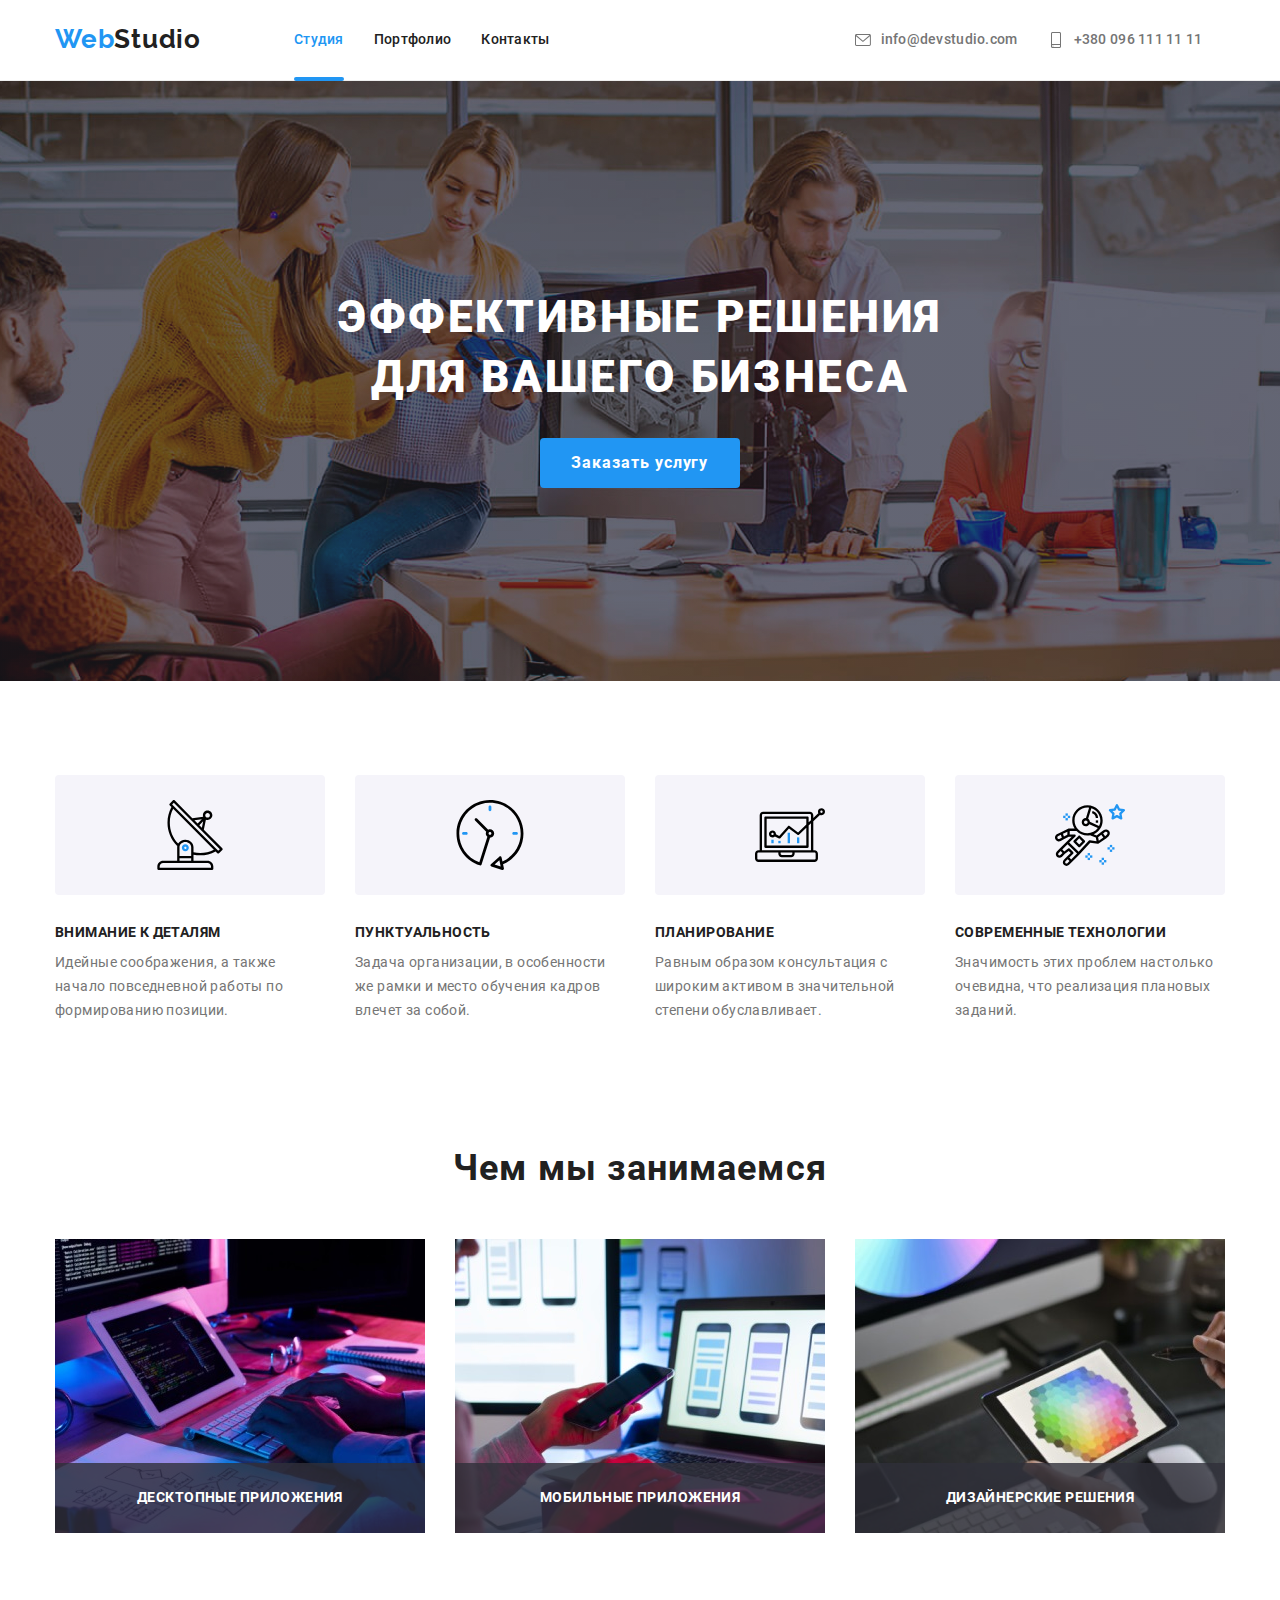
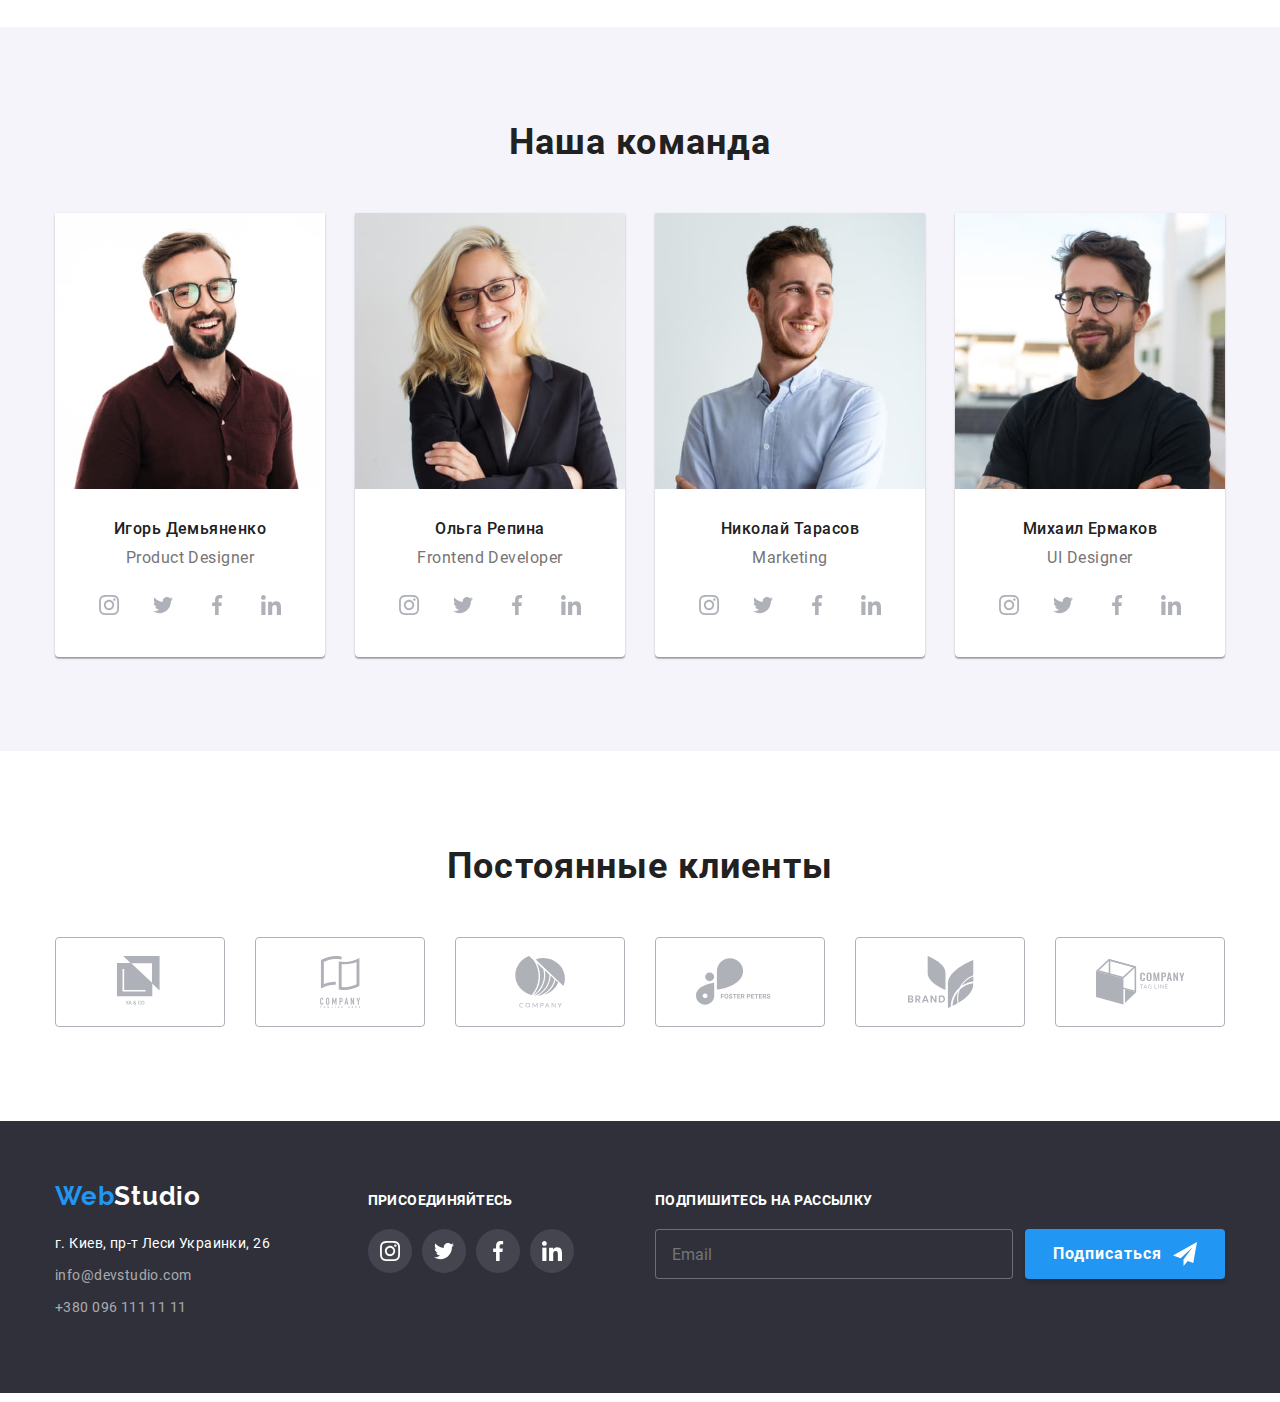
==== commit 5600e321: "88" ====
--- a/index.html
+++ b/index.html
@@ -167,16 +167,12 @@
                 <h2 class="secodary-title">Наша команда</h2>
                 <ul class="list card-box">
                     <li class="team-card">
-                        <picture class="about__list-picture">
-                            <source
-                                srcset="./images/team/person1-desktop.jpg 1x, ./images/team/person1-desktop@2x.jpg 2x"
-                                media="(min-width: 1200px)">
-                            <source srcset="./images/team/person1-tablet.jpg 1x, ./images/team/person1-tablet@2x.jpg 2x"
-                                media="(min-width: 768px)">
-                            <source srcset="./images/team/person1-mobile@2x.jpg 2x" media="(max-width: 480px)">
-                            <img class="about__team-img" src="./images/team/person1-mobile.jpg" alt="Игорь Демьяненко">
-
-                        </picture>
+                        <img class="about__team-img" src="./images/team/person1-mobile.jpg" alt="Игорь Демьяненко"
+                            srcset="./images/team/person1-mobile@2x.jpg 2x"
+                            srcset="./images/team/person1-tablet.jpg 1x, ./images/team/person1-tablet@2x.jpg 2x"
+                            srcset="./images/team/person1-desktop.jpg 1x, ./images/team/person1-desktop@2x.jpg 2x" />
+
+
 
                         <div class="worker-description">
                             <h3 class="worker-name">Игорь Демьяненко</h3>
@@ -218,15 +214,12 @@
                         </div>
                     </li>
                     <li class="team-card">
-                        <picture class="about__list-picture">
-                            <source
-                                srcset="./images/team/person2-desktop.jpg 1x, ./images/team/person2-desktop@2x.jpg 2x"
-                                media="(min-width: 1200px)">
-                            <source srcset="./images/team/person2-tablet.jpg 1x, ./images/team/person2-tablet@2x.jpg 2x"
-                                media="(min-width: 768px)">
-                            <source srcset="./images/team/person2-mobile@2x.jpg 2x" media="(max-width: 480px)">
-                            <img class="about__team-img" src="./images/team/person2-mobile.jpg" alt="Ольга Репина">
-                        </picture>
+
+                        <img class="about__team-img" src="./images/team/person2-mobile.jpg" alt="Ольга Репина"
+                            srcset="./images/team/person2-mobile@2x.jpg 2x"
+                            srcset="./images/team/person2-tablet.jpg 1x, ./images/team/person2-tablet@2x.jpg 2x"
+                            srcset="./images/team/person2-desktop.jpg 1x, ./images/team/person2-desktop@2x.jpg 2x" />
+
 
                         <div class="worker-description">
                             <h3 class="worker-name">Ольга Репина</h3>
@@ -269,15 +262,12 @@
                         </div>
                     </li>
                     <li class="team-card">
-                        <picture class="about__list-picture">
-                            <source
-                                srcset="./images/team/person3-desktop.jpg 1x, ./images/team/person3-desktop@2x.jpg 2x"
-                                media="(min-width: 1200px)">
-                            <source srcset="./images/team/person3-tablet.jpg 1x, ./images/team/person3-tablet@2x.jpg 2x"
-                                media="(min-width: 768px)">
-                            <source srcset="./images/team/person3-mobile@2x.jpg 2x" media="(max-width: 480px)">
-                            <img class="about__team-img" src="./images/team/person3-mobile.jpg" alt="Николай Тарасов">
-                        </picture>
+                        <img class="about__team-img" src="./images/team/person3-mobile.jpg" alt="Николай Тарасов"
+                            srcset="./images/team/person3-mobile.jpg 1x, ./images/team/person3-mobile@2x.jpg 2x, media="
+                            (max-width: 480px)
+                            srcset="./images/team/person3-tablet.jpg 1x, ./images/team/person3-tablet@2x.jpg 2x"
+                            srcset="./images/team/person3-desktop.jpg 1x, ./images/team/person3-desktop@2x.jpg 2x" />
+
 
                         <div class="worker-description">
                             <h3 class="worker-name">Николай Тарасов</h3>
@@ -320,15 +310,12 @@
                         </div>
                     </li>
                     <li class="team-card">
-                        <picture class="about__list-picture">
-                            <source
-                                srcset="./images/team/person4-desktop.jpg 1x, ./images/team/person4-desktop@2x.jpg 2x"
-                                media="(min-width: 1200px)">
-                            <source srcset="./images/team/person4-tablet.jpg 1x, ./images/team/person4-tablet@2x.jpg 2x"
-                                media="(min-width: 768px)">
-                            <source srcset="./images/team/person4-mobile@2x.jpg 2x" media="(max-width: 480px)">
-                            <img class="about__team-img" src="./images/team/person4-mobile.jpg" alt=" Михаил Ермаков">
-                        </picture>
+                        <img class="about__team-img" src="./images/team/person4-mobile.jpg" alt="Михаил Ермаков"
+                            srcset="./images/team/person4-mobile.jpg 1x, ./images/team/person4-mobile@2x.jpg 2x, media="
+                            (max-width: 480px)
+                            srcset="./images/team/person4-tablet.jpg 1x, ./images/team/person4-tablet@2x.jpg 2x"
+                            srcset="./images/team/person4-desktop.jpg 1x, ./images/team/person4-desktop@2x.jpg 2x" />
+
 
                         <div class="worker-description">
                             <h3 class="worker-name">Михаил Ермаков</h3>
--- a/css/main.min.css
+++ b/css/main.min.css
@@ -1 +1 @@
-/*! normalize.css v8.0.1 | MIT License | github.com/necolas/normalize.css */html{line-height:1.15;-webkit-text-size-adjust:100%}body{margin:0}main{display:block}h1{font-size:2em;margin:.67em 0}hr{-webkit-box-sizing:content-box;box-sizing:content-box;height:0;overflow:visible}pre{font-family:monospace,monospace;font-size:1em}a{background-color:transparent}abbr[title]{border-bottom:none;text-decoration:underline;-webkit-text-decoration:underline dotted;text-decoration:underline dotted}b,strong{font-weight:bolder}code,kbd,samp{font-family:monospace,monospace;font-size:1em}small{font-size:80%}sub,sup{font-size:75%;line-height:0;position:relative;vertical-align:baseline}sub{bottom:-0.25em}sup{top:-0.5em}img{border-style:none}button,input,optgroup,select,textarea{font-family:inherit;font-size:100%;line-height:1.15;margin:0}button,input{overflow:visible}button,select{text-transform:none}button,[type=button],[type=reset],[type=submit]{-webkit-appearance:button}button::-moz-focus-inner,[type=button]::-moz-focus-inner,[type=reset]::-moz-focus-inner,[type=submit]::-moz-focus-inner{border-style:none;padding:0}button:-moz-focusring,[type=button]:-moz-focusring,[type=reset]:-moz-focusring,[type=submit]:-moz-focusring{outline:1px dotted ButtonText}fieldset{padding:.35em .75em .625em}legend{-webkit-box-sizing:border-box;box-sizing:border-box;color:inherit;display:table;max-width:100%;padding:0;white-space:normal}progress{vertical-align:baseline}textarea{overflow:auto}[type=checkbox],[type=radio]{-webkit-box-sizing:border-box;box-sizing:border-box;padding:0}[type=number]::-webkit-inner-spin-button,[type=number]::-webkit-outer-spin-button{height:auto}[type=search]{-webkit-appearance:textfield;outline-offset:-2px}[type=search]::-webkit-search-decoration{-webkit-appearance:none}::-webkit-file-upload-button{-webkit-appearance:button;font:inherit}details{display:block}summary{display:list-item}template{display:none}[hidden]{display:none}@font-face{font-family:"Roboto";src:url("../font/Roboto-Black.woff2") format("woff2"),url("../font/Roboto-Black.woff") format("woff");font-weight:900;font-style:normal}@font-face{font-family:"Roboto";src:url("../font/Roboto-Bold.woff2") format("woff2"),url("../font/Roboto-Bold.woff") format("woff");font-weight:700;font-style:normal}@font-face{font-family:"Roboto";src:url("../font/Roboto-Medium.woff2") format("woff2"),url("../font/Roboto-Medium.woff") format("woff");font-weight:500;font-style:normal}@font-face{font-family:"Roboto";src:url("../font/Roboto-Regular.woff2") format("woff2"),url("../font/Roboto-Regular.woff") format("woff");font-weight:400;font-style:normal}@font-face{font-family:"Raleway";src:url("../font/Raleway-Bold.woff2") format("woff2"),url("../font/Raleway-Bold.woff") format("woff");font-weight:700;font-style:normal}:root{--b-dark: #2f303a;--b-middle: #f5f4fa;--b-blue: #2196f3;--b-white: #ffffff;--b-black: #000000;--txt-dark: #212121;--txt-grey: #757575;--txt-light: #ffffff;--txt-bleu: #2196f3;--light: #afb1b8;--white: #ffffff;--accent-background: #2196f3;--dark-background: rgba(255, 255, 255, 0.1);--light-background: #ffffff;--main-font: Roboto, sans-serif;--secondary-font: Raleway, sans-serif;--timer: cubic-bezier(0.4, 0, 0.2, 1)}*,::after,::before{-webkit-box-sizing:border-box;box-sizing:border-box}body{font-family:var(--main-font);font-style:normal;color:var(--txt-grey)}h1,h2,h3,h4,h5,h6,p{margin:0}ul,li{margin:0;padding:0}img{display:block;margin:0}picture{border-style:none}.link{text-decoration:none}.list{list-style:none}:root{--b-dark: #2f303a;--b-middle: #f5f4fa;--b-blue: #2196f3;--b-white: #ffffff;--b-black: #000000;--txt-dark: #212121;--txt-grey: #757575;--txt-light: #ffffff;--txt-bleu: #2196f3;--light: #afb1b8;--white: #ffffff;--accent-background: #2196f3;--dark-background: rgba(255, 255, 255, 0.1);--light-background: #ffffff;--main-font: Roboto, sans-serif;--secondary-font: Raleway, sans-serif;--timer: cubic-bezier(0.4, 0, 0.2, 1)}.visually-hidden{position:absolute;width:1px;height:1px;margin:-1px;padding:0;overflow:hidden;border:0;clip:rect(0 0 0 0)}.container{width:100%;padding:0 5px;margin:0 auto}@media screen and (min-width: 480px){.container{max-width:480px;padding:0 15px}}@media screen and (min-width: 768px){.container{max-width:768px}}@media screen and (min-width: 1200px){.container{max-width:1200px}}:root{--b-dark: #2f303a;--b-middle: #f5f4fa;--b-blue: #2196f3;--b-white: #ffffff;--b-black: #000000;--txt-dark: #212121;--txt-grey: #757575;--txt-light: #ffffff;--txt-bleu: #2196f3;--light: #afb1b8;--white: #ffffff;--accent-background: #2196f3;--dark-background: rgba(255, 255, 255, 0.1);--light-background: #ffffff;--main-font: Roboto, sans-serif;--secondary-font: Raleway, sans-serif;--timer: cubic-bezier(0.4, 0, 0.2, 1)}.btn{display:-webkit-box;display:-ms-flexbox;display:flex;font-family:var(--main-font);font-weight:bold;font-size:16px;line-height:1.875;letter-spacing:.06em;border:none;border-radius:4px}:root{--b-dark: #2f303a;--b-middle: #f5f4fa;--b-blue: #2196f3;--b-white: #ffffff;--b-black: #000000;--txt-dark: #212121;--txt-grey: #757575;--txt-light: #ffffff;--txt-bleu: #2196f3;--light: #afb1b8;--white: #ffffff;--accent-background: #2196f3;--dark-background: rgba(255, 255, 255, 0.1);--light-background: #ffffff;--main-font: Roboto, sans-serif;--secondary-font: Raleway, sans-serif;--timer: cubic-bezier(0.4, 0, 0.2, 1)}.logo{font-family:var(--secondary-font);color:var(--txt-bleu);font-style:normal;font-weight:700;font-size:24px;line-height:1.167;letter-spacing:.03em;height:28px}.logo-dark{color:var(--txt-dark)}.logo-white{color:var(--txt-light)}@media screen and (min-width: 1200px){.logo{font-size:26px;line-height:1.19;height:31px}}.section{padding:60px 0}@media screen and (min-width: 1200px){.section{padding:94px 0}}.secodary-title{color:var(--txt-dark);font-weight:bold;font-size:28px;line-height:1.172;text-align:center;letter-spacing:.03em;margin-bottom:30px}@media screen and (min-width: 1200px){.secodary-title{margin-bottom:50px}}:root{--b-dark: #2f303a;--b-middle: #f5f4fa;--b-blue: #2196f3;--b-white: #ffffff;--b-black: #000000;--txt-dark: #212121;--txt-grey: #757575;--txt-light: #ffffff;--txt-bleu: #2196f3;--light: #afb1b8;--white: #ffffff;--accent-background: #2196f3;--dark-background: rgba(255, 255, 255, 0.1);--light-background: #ffffff;--main-font: Roboto, sans-serif;--secondary-font: Raleway, sans-serif;--timer: cubic-bezier(0.4, 0, 0.2, 1)}.feedback-form{display:-webkit-box;display:-ms-flexbox;display:flex;-webkit-box-orient:vertical;-webkit-box-direction:normal;-ms-flex-direction:column;flex-direction:column;-webkit-box-pack:center;-ms-flex-pack:center;justify-content:center;width:370px}.modal-form{width:100%;max-width:370px;display:-webkit-box;display:-ms-flexbox;display:flex;-webkit-box-orient:vertical;-webkit-box-direction:normal;-ms-flex-direction:column;flex-direction:column;-webkit-box-align:center;-ms-flex-align:center;align-items:center}.modal-form-title{width:100%;max-width:370px;display:-webkit-box;display:-ms-flexbox;display:flex;margin-bottom:12px;font-weight:bold;font-size:20px;line-height:1.15;text-align:center;letter-spacing:.03em;color:var(--b-dark)}.modal-form-holder{position:relative;display:block;margin-top:4px}.form-fild-title{width:100%;font-weight:normal;font-size:12px;line-height:1.17;letter-spacing:.01em;color:var(--txt-grey);margin-bottom:10px}.form-fild-input{width:100%;max-width:370px;height:40px;padding-left:40px;border:1px solid rgba(33,33,33,.2);-webkit-box-sizing:border-box;box-sizing:border-box;border-radius:4px;-webkit-transition:border 250ms var(--timer);transition:border 250ms var(--timer)}.form-fild-input:focus{outline:none;border:solid 1px var(--accent-background)}.form-fild-comment{width:100%;height:120px;border:1px solid rgba(33,33,33,.2);-webkit-box-sizing:border-box;box-sizing:border-box;border-radius:4px;padding:12px 16px;margin-top:4px;font-weight:normal;font-size:12px;line-height:14px;letter-spacing:.01em;resize:none;color:rgba(117,117,117,.5);-webkit-transition:border 250ms var(--timer);transition:border 250ms var(--timer)}.form-fild-comment:focus{color:var(--txt-dark);outline:none;border:solid 1px var(--accent-background)}.form-comment-holder{width:100%;font-weight:normal;font-size:12px;line-height:1.17;letter-spacing:.01em;color:var(--txt-grey);margin-bottom:20px}.madal-form-icon{position:absolute;width:18px;height:18px;top:50%;-webkit-transform:translateY(-50%);transform:translateY(-50%);left:12px;-webkit-transition:fill 250ms var(--timer);transition:fill 250ms var(--timer)}.form-fild-input:focus+.madal-form-icon{fill:var(--accent-background)}.form-policy{display:-webkit-box;display:-ms-flexbox;display:flex;-webkit-box-pack:center;-ms-flex-pack:center;justify-content:center;-webkit-box-align:center;-ms-flex-align:center;align-items:center}.form-fild-policy{font-weight:normal;font-size:14px;line-height:1.71;letter-spacing:.03em;color:var(--txt-grey);margin-bottom:30px}.form-fild-policy::before{content:"";display:inline-block;border:2px solid var(--b-black);width:16px;height:15px;border-radius:3px;margin-right:8px}.policy-point-fild:checked+.form-fild-policy::before{background-image:url("../images/modal/icon_check.svg");background-repeat:no-repeat;background-size:contain;border:none}.form-contract{-webkit-text-decoration-skip-ink:none;text-decoration-skip-ink:none;text-decoration:underline;color:var(--b-blue)}.modal-form-btn{background-color:var(--b-blue);-webkit-box-align:center;-ms-flex-align:center;align-items:center;-webkit-box-pack:center;-ms-flex-pack:center;justify-content:center;width:200px;height:50px;color:var(--txt-light);-webkit-box-shadow:0px 4px 4px rgba(0,0,0,.15);box-shadow:0px 4px 4px rgba(0,0,0,.15);-webkit-transition:color 250ms var(--timer);transition:color 250ms var(--timer)}.modal-form-btn:hover,.modal-form-btn:focus{cursor:pointer;outline:none;color:var(--txt-dark)}@media screen and (min-width: 1200px){.feedback-form{display:-webkit-box;display:-ms-flexbox;display:flex;-webkit-box-orient:vertical;-webkit-box-direction:normal;-ms-flex-direction:column;flex-direction:column;-webkit-box-pack:center;-ms-flex-pack:center;justify-content:center;width:448px}.modal-form{max-width:448px;display:-webkit-box;display:-ms-flexbox;display:flex;-webkit-box-orient:vertical;-webkit-box-direction:normal;-ms-flex-direction:column;flex-direction:column;-webkit-box-align:center;-ms-flex-align:center;align-items:center}.modal-form-title{max-width:448px;display:-webkit-box;display:-ms-flexbox;display:flex;margin-bottom:12px;font-weight:bold;font-size:20px;line-height:1.15;text-align:center;letter-spacing:.03em;color:var(--b-dark)}.modal-form-holder{position:relative;display:block;margin-top:4px}.form-fild-title{font-weight:normal;font-size:12px;line-height:1.17;letter-spacing:.01em;color:var(--txt-grey);margin-bottom:10px}.form-fild-input{width:100%;max-width:448px;height:40px;padding-left:42px;border:1px solid rgba(33,33,33,.2);-webkit-box-sizing:border-box;box-sizing:border-box;border-radius:4px;-webkit-transition:border 250ms var(--timer);transition:border 250ms var(--timer)}.form-fild-input:focus{outline:none;border:solid 1px var(--accent-background)}.form-fild-comment{width:448px;height:120px;border:1px solid rgba(33,33,33,.2);-webkit-box-sizing:border-box;box-sizing:border-box;border-radius:4px;padding:12px 16px;margin-top:4px;font-weight:normal;font-size:12px;line-height:14px;letter-spacing:.01em;resize:none;color:rgba(117,117,117,.5);-webkit-transition:border 250ms var(--timer);transition:border 250ms var(--timer)}.form-fild-comment:focus{color:var(--txt-dark);outline:none;border:solid 1px var(--accent-background)}.form-comment-holder{font-weight:normal;font-size:12px;line-height:1.17;letter-spacing:.01em;color:var(--txt-grey);margin-bottom:20px}.madal-form-icon{position:absolute;width:18px;height:18px;top:50%;-webkit-transform:translateY(-50%);transform:translateY(-50%);left:12px;-webkit-transition:fill 250ms var(--timer);transition:fill 250ms var(--timer)}.form-fild-input:focus+.madal-form-icon{fill:var(--accent-background)}.form-policy{display:-webkit-box;display:-ms-flexbox;display:flex;-webkit-box-pack:center;-ms-flex-pack:center;justify-content:center;-webkit-box-align:center;-ms-flex-align:center;align-items:center}.form-fild-policy{font-weight:normal;font-size:14px;line-height:1.71;letter-spacing:.03em;color:var(--txt-grey);margin-bottom:30px}.form-fild-policy::before{content:"";display:inline-block;border:2px solid var(--b-black);width:16px;height:15px;border-radius:3px;margin-right:8px}.policy-point-fild:checked+.form-fild-policy::before{background-image:url("../images/modal/icon_check.svg");background-repeat:no-repeat;background-size:contain;border:none}.form-contract{-webkit-text-decoration-skip-ink:none;text-decoration-skip-ink:none;text-decoration:underline;color:var(--b-blue)}.modal-form-btn{background-color:var(--b-blue);-webkit-box-align:center;-ms-flex-align:center;align-items:center;-webkit-box-pack:center;-ms-flex-pack:center;justify-content:center;width:200px;height:50px;color:var(--txt-light);-webkit-box-shadow:0px 4px 4px rgba(0,0,0,.15);box-shadow:0px 4px 4px rgba(0,0,0,.15);-webkit-transition:color 250ms var(--timer);transition:color 250ms var(--timer)}.modal-form-btn:hover,.modal-form-btn:focus{cursor:pointer;outline:none;color:var(--txt-dark)}}:root{--b-dark: #2f303a;--b-middle: #f5f4fa;--b-blue: #2196f3;--b-white: #ffffff;--b-black: #000000;--txt-dark: #212121;--txt-grey: #757575;--txt-light: #ffffff;--txt-bleu: #2196f3;--light: #afb1b8;--white: #ffffff;--accent-background: #2196f3;--dark-background: rgba(255, 255, 255, 0.1);--light-background: #ffffff;--main-font: Roboto, sans-serif;--secondary-font: Raleway, sans-serif;--timer: cubic-bezier(0.4, 0, 0.2, 1)}.backdrop{position:fixed;left:0;top:0;z-index:100;width:100%;height:100%;background-color:rgba(0,0,0,.5);padding:93px 15px;overflow-y:scroll}.modal{width:450px;padding:40px;position:relative;background-color:var(--b-white);-webkit-box-shadow:0px 1px 3px rgba(0,0,0,.12),0px 1px 1px rgba(0,0,0,.14),0px 2px 1px rgba(0,0,0,.2);box-shadow:0px 1px 3px rgba(0,0,0,.12),0px 1px 1px rgba(0,0,0,.14),0px 2px 1px rgba(0,0,0,.2);border-radius:4px}.close-btn{position:absolute;top:8px;right:8px;width:30px;height:30px;background-color:#fff;border:1px solid rgba(0,0,0,.1);border-radius:50%;cursor:pointer}.is-hidden{opacity:0;visibility:hidden;pointer-events:none}@media screen and (min-width: 481px){.modal{margin:auto;min-height:581px}}@media screen and (min-width: 1200px){.backdrop{position:fixed;left:0;top:0;z-index:100;width:100%;height:100%;background-color:rgba(0,0,0,.5);-webkit-transition:all 250ms var(--timer);transition:all 250ms var(--timer)}.backdrop.is-hidden{-webkit-transition:all 250ms var(--timer);transition:all 250ms var(--timer)}.modal{position:absolute;top:50%;left:50%;padding:40px;-webkit-transform:translate(-50%, -50%) scale(1);transform:translate(-50%, -50%) scale(1);width:528px;min-height:581px;background-color:var(--b-white);-webkit-box-shadow:0px 1px 3px rgba(0,0,0,.12),0px 1px 1px rgba(0,0,0,.14),0px 2px 1px rgba(0,0,0,.2);box-shadow:0px 1px 3px rgba(0,0,0,.12),0px 1px 1px rgba(0,0,0,.14),0px 2px 1px rgba(0,0,0,.2);border-radius:4px;-webkit-transition:-webkit-transform 250ms var(--timer);transition:-webkit-transform 250ms var(--timer);transition:transform 250ms var(--timer);transition:transform 250ms var(--timer), -webkit-transform 250ms var(--timer)}.backdrop.is-hidden .modal{-webkit-transform:translate(-50%, -50%) scale(0);transform:translate(-50%, -50%) scale(0);-webkit-transition:opacity 250ms var(--timer);transition:opacity 250ms var(--timer)}.close-btn{position:absolute;top:8px;right:8px;width:30px;height:30px;background-color:#fff;border:1px solid rgba(0,0,0,.1);border-radius:50%;cursor:pointer}.is-hidden{opacity:0;visibility:hidden;pointer-events:none}}:root{--b-dark: #2f303a;--b-middle: #f5f4fa;--b-blue: #2196f3;--b-white: #ffffff;--b-black: #000000;--txt-dark: #212121;--txt-grey: #757575;--txt-light: #ffffff;--txt-bleu: #2196f3;--light: #afb1b8;--white: #ffffff;--accent-background: #2196f3;--dark-background: rgba(255, 255, 255, 0.1);--light-background: #ffffff;--main-font: Roboto, sans-serif;--secondary-font: Raleway, sans-serif;--timer: cubic-bezier(0.4, 0, 0.2, 1)}.social-list{display:-webkit-box;display:-ms-flexbox;display:flex;-webkit-box-pack:justify;-ms-flex-pack:justify;justify-content:space-between}.social-list-link{background-color:var(--light-background);display:-webkit-box;display:-ms-flexbox;display:flex;-webkit-box-pack:center;-ms-flex-pack:center;justify-content:center;-webkit-box-align:center;-ms-flex-align:center;align-items:center;width:44px;height:44px;border-radius:50%;-webkit-transition:background-color 250ms var(--timer);transition:background-color 250ms var(--timer)}.social-list-link:hover{background-color:var(--accent-background);-webkit-transform:opasity;transform:opasity}.social-list-link:focus{background-color:var(--accent-background);outline:1px solid #757575;-webkit-transform:opasity;transform:opasity}.social-list-icon{width:20px;height:20px;fill:var(--light);-webkit-transition:fill 250ms var(--timer);transition:fill 250ms var(--timer)}.social-list-link:hover .social-list-icon,.social-list-link:focus .social-list-icon{fill:var(--white);-webkit-transform:opasity;transform:opasity}.social-list-item:not(:last-child){margin-right:10px}:root{--b-dark: #2f303a;--b-middle: #f5f4fa;--b-blue: #2196f3;--b-white: #ffffff;--b-black: #000000;--txt-dark: #212121;--txt-grey: #757575;--txt-light: #ffffff;--txt-bleu: #2196f3;--light: #afb1b8;--white: #ffffff;--accent-background: #2196f3;--dark-background: rgba(255, 255, 255, 0.1);--light-background: #ffffff;--main-font: Roboto, sans-serif;--secondary-font: Raleway, sans-serif;--timer: cubic-bezier(0.4, 0, 0.2, 1)}.head{border-bottom-width:1px;border-bottom-style:solid;border-bottom-color:#ececec;position:relative}.head .logo{margin-right:93px}.nav{height:60px;padding-top:24px;padding-bottom:25px;-webkit-box-align:center;-ms-flex-align:center;align-items:center}.menu-container{width:100%;text-align:center;display:none;z-index:10;display:-webkit-box;display:-ms-flexbox;display:flex}.menu-container.is-open{display:block}.menu-button{display:-webkit-inline-box;display:-ms-inline-flexbox;display:inline-flex;position:absolute;right:15px;top:10px;margin:0;padding:0;border:none;background-color:transparent}.menu-button .icon-cross{display:none}.menu-button.is-open .icon-cross{display:block}.menu-button.is-open .icon-menu{display:none}.menu-links{-webkit-box-align:center;-ms-flex-align:center;align-items:center;display:-webkit-box;display:-ms-flexbox;display:flex;-webkit-box-orient:vertical;-webkit-box-direction:normal;-ms-flex-direction:column;flex-direction:column}.link-items{color:var(--txt-dark);font-weight:500;font-size:18px;line-height:1.167;letter-spacing:.02em;display:-webkit-box;display:-ms-flexbox;display:flex}.link-icon{width:16px;height:16px;background-color:var(--light-background);fill:var(--txt-grey);margin-right:10px;-o-object-fit:contain;object-fit:contain;-o-object-position:center;object-position:center}.address{color:var(--txt-grey);font-weight:500;font-style:normal;font-size:14px;line-height:1.14;letter-spacing:.02em}.accent{color:var(--txt-bleu);position:relative}a.accent::after{content:"";position:absolute;width:100%;height:4px;top:26px;border-radius:4px;background-color:var(--b-blue)}@media screen and (min-width: 768px)and (max-width: 1199px){.head-address{display:-webkit-box;display:-ms-flexbox;display:flex;-webkit-box-orient:vertical;-webkit-box-direction:normal;-ms-flex-direction:column;flex-direction:column}.navigation{-webkit-box-pack:justify;-ms-flex-pack:justify;justify-content:space-between;display:-webkit-box;display:-ms-flexbox;display:flex;-webkit-box-orient:horizontal;-webkit-box-direction:normal;-ms-flex-direction:row;flex-direction:row;width:294px;margin-right:84px}.nav-address .nav-listitems:not(:last-child){margin-bottom:10px}}@media screen and (max-width: 767px){.menu-container{position:absolute;top:100%;left:0;background-color:#fff;display:none;border-top:1px solid #ececec}.menu-links{margin-top:60px;margin-bottom:60px}.menu-links:last-child{margin-top:0}.nav-address .nav-listitems:not(:last-child){margin-bottom:16px}.navigation .nav-listitems:not(:last-child){margin-bottom:40px}}@media screen and (min-width: 768px){.nav{height:80px;padding-top:24px;padding-bottom:25px;-webkit-box-pack:justify;-ms-flex-pack:justify;justify-content:space-between;display:-webkit-box;display:-ms-flexbox;display:flex}.head{border-bottom-width:1px;border-bottom-style:solid;border-bottom-color:#ececec;position:relative}.head .logo{margin-right:88px}.menu-container{display:-webkit-box;display:-ms-flexbox;display:flex;-webkit-box-align:center;-ms-flex-align:center;align-items:center}.menu-button{display:none}.menu-links{display:-webkit-box;display:-ms-flexbox;display:flex}.menu-links.navigation{-webkit-box-align:center;-ms-flex-align:center;align-items:center}.menu-links{-webkit-box-align:center;-ms-flex-align:center;align-items:center;display:-webkit-box;display:-ms-flexbox;display:flex;margin-top:0;margin-bottom:0}.link-items{color:var(--txt-dark);font-weight:500;font-size:12px;line-height:1.14;letter-spacing:.02em;display:-webkit-box;display:-ms-flexbox;display:flex;-webkit-transition:color 250ms var(--timer);transition:color 250ms var(--timer)}.link-items:hover{color:var(--txt-bleu);-webkit-transform:opasity;transform:opasity}.link-items:focus{color:var(--txt-bleu);outline:1px solid #757575;-webkit-transform:opasity;transform:opasity}.link-icon{display:-webkit-box;display:-ms-flexbox;display:flex;width:16px;height:16px;background-color:var(--light-background);fill:var(--txt-grey);margin-right:10px;-o-object-fit:contain;object-fit:contain;-o-object-position:center;object-position:center;-webkit-transition:fill 250ms var(--timer);transition:fill 250ms var(--timer)}.address{display:-webkit-box;display:-ms-flexbox;display:flex;color:var(--txt-grey);font-weight:500;font-style:normal;font-size:12px;line-height:1.14;letter-spacing:.02em;-webkit-transition:color 250ms var(--timer);transition:color 250ms var(--timer)}.address:focus{color:var(--txt-bleu);outline:1px solid #757575;-webkit-transform:opasity;transform:opasity}.address:hover{color:var(--txt-bleu);-webkit-transform:opasity;transform:opasity}.address:hover .link-icon,.address:focus .link-icon{fill:var(--txt-bleu);color:var(--txt-bleu);outline:none;-webkit-transform:opasity;transform:opasity}.accent{color:var(--txt-bleu);position:relative}a.accent::after{content:"";position:absolute;width:100%;height:4px;top:45px;border-radius:4px;background-color:var(--b-blue)}.nav-address.nav-listitems{-webkit-box-orient:vertical;-webkit-box-direction:normal;-ms-flex-direction:column;flex-direction:column}}@media screen and (min-width: 1200px){.head{border-bottom-width:1px;border-bottom-style:solid;border-bottom-color:#eee}.head .container{display:-webkit-box;display:-ms-flexbox;display:flex;-webkit-box-align:center;-ms-flex-align:center;align-items:center}.head .logo{margin-right:93px}.head .nav-address{margin-left:auto}.nav{display:-webkit-box;display:-ms-flexbox;display:flex;-webkit-box-align:center;-ms-flex-align:center;align-items:center}.nav-listitems{display:-webkit-box;display:-ms-flexbox;display:flex;-webkit-box-align:center;-ms-flex-align:center;align-items:center}.nav-listitems:not(:last-child){margin-right:30px}.menu-links{display:-webkit-box;display:-ms-flexbox;display:flex;-webkit-box-orient:horizontal;-webkit-box-direction:normal;-ms-flex-direction:row;flex-direction:row}.navigation{margin-right:305px}.link-items{color:var(--txt-dark);font-weight:500;font-size:14px;line-height:1.14;letter-spacing:.02em;display:-webkit-box;display:-ms-flexbox;display:flex;-webkit-transition:color 250ms var(--timer);transition:color 250ms var(--timer)}.link-items:hover{color:var(--txt-bleu);-webkit-transform:opasity;transform:opasity}.link-items:focus{color:var(--txt-bleu);outline:1px solid #757575;-webkit-transform:opasity;transform:opasity}.link-icon{display:-webkit-box;display:-ms-flexbox;display:flex;width:16px;height:16px;background-color:var(--light-background);fill:var(--txt-grey);margin-right:10px;-o-object-fit:contain;object-fit:contain;-o-object-position:center;object-position:center;-webkit-transition:fill 250ms var(--timer);transition:fill 250ms var(--timer)}.address{display:-webkit-box;display:-ms-flexbox;display:flex;color:var(--txt-grey);font-weight:500;font-style:normal;font-size:14px;line-height:1.14;letter-spacing:.02em;-webkit-transition:color 250ms var(--timer);transition:color 250ms var(--timer)}.address:focus{color:var(--txt-bleu);outline:1px solid #757575;-webkit-transform:opasity;transform:opasity}.address:hover{color:var(--txt-bleu);-webkit-transform:opasity;transform:opasity}.address:hover .link-icon,.address:focus .link-icon{fill:var(--txt-bleu);color:var(--txt-bleu);outline:none;-webkit-transform:opasity;transform:opasity}.accent{color:var(--txt-bleu);position:relative}a.accent::after{content:"";position:absolute;width:100%;height:4px;top:45px;border-radius:4px;background-color:var(--b-blue)}}:root{--b-dark: #2f303a;--b-middle: #f5f4fa;--b-blue: #2196f3;--b-white: #ffffff;--b-black: #000000;--txt-dark: #212121;--txt-grey: #757575;--txt-light: #ffffff;--txt-bleu: #2196f3;--light: #afb1b8;--white: #ffffff;--accent-background: #2196f3;--dark-background: rgba(255, 255, 255, 0.1);--light-background: #ffffff;--main-font: Roboto, sans-serif;--secondary-font: Raleway, sans-serif;--timer: cubic-bezier(0.4, 0, 0.2, 1)}.hero{min-height:400px}.hero .container{height:400px;background-color:var(--b-dark);background-image:-webkit-gradient(linear, left top, left bottom, from(rgba(47, 48, 58, 0.4)), to(rgba(47, 48, 58, 0.4))),url(../../images/main/hero_mobile.jpg);background-image:linear-gradient(rgba(47, 48, 58, 0.4), rgba(47, 48, 58, 0.4)),url(../../images/main/hero_mobile.jpg);background-repeat:no-repeat;background-size:480px 400px;background-position:center}.hero-descr{display:-webkit-box;display:-ms-flexbox;display:flex;-webkit-box-orient:vertical;-webkit-box-direction:normal;-ms-flex-direction:column;flex-direction:column;-webkit-box-align:center;-ms-flex-align:center;align-items:center;padding-top:118px}.main-title{color:var(--txt-light);font-weight:900;font-size:26px;line-height:1.615;text-align:center;letter-spacing:.06em;text-transform:uppercase;width:360px;margin:0}.btn-hero{color:var(--txt-light);background-color:var(--b-blue);margin-top:30px;padding:10px 30px;width:200px;height:50px;-webkit-box-align:center;-ms-flex-align:center;align-items:center;letter-spacing:.05em;-webkit-transition:color 250ms var(--timer);transition:color 250ms var(--timer)}.btn-hero:hover{color:var(--txt-dark);cursor:pointer;-webkit-transform:opasity;transform:opasity}@media screen and (min-width: 320px)and (max-width: 400px){.main-title{font-size:24px;width:100%}}@media screen and (min-device-pixel-ratio: 2)and (min-width: 320px)and (max-width: 767px),screen and (-webkit-min-device-pixel-ratio: 2)and (min-width: 320px)and (max-width: 767px),screen and (min-resolution: 192dpi)and (min-width: 320px)and (max-width: 767px),screen and (min-resolution: 2dppx)and (min-width: 320px)and (max-width: 767px){.hero .container{background-image:-webkit-gradient(linear, left top, left bottom, from(rgba(47, 48, 58, 0.4)), to(rgba(47, 48, 58, 0.4))),url(../../images/main/hero_mobile@2x.jpg);background-image:linear-gradient(rgba(47, 48, 58, 0.4), rgba(47, 48, 58, 0.4)),url(../../images/main/hero_mobile@2x.jpg)}}@media screen and (min-width: 768px){.hero .container{background-image:-webkit-gradient(linear, left top, left bottom, from(rgba(47, 48, 58, 0.4)), to(rgba(47, 48, 58, 0.4))),url(../../images/main/hero_tablet.jpg);background-image:linear-gradient(rgba(47, 48, 58, 0.4), rgba(47, 48, 58, 0.4)),url(../../images/main/hero_tablet.jpg);background-repeat:no-repeat;background-size:768px 400px;background-position:center}}@media screen and (min-width: 1200px){.hero{display:-webkit-box;display:-ms-flexbox;display:flex;min-height:600px;-webkit-box-align:center;-ms-flex-align:center;align-items:center;-webkit-box-orient:vertical;-webkit-box-direction:normal;-ms-flex-direction:column;flex-direction:column}.hero .container{min-height:600px;width:1600px;background-color:var(--b-dark);background-image:-webkit-gradient(linear, left top, left bottom, from(rgba(47, 48, 58, 0.4)), to(rgba(47, 48, 58, 0.4))),url(../images/main/hero.jpg);background-image:linear-gradient(rgba(47, 48, 58, 0.4), rgba(47, 48, 58, 0.4)),url(../images/main/hero.jpg);background-repeat:no-repeat;background-size:cover;-webkit-box-orient:vertical;-webkit-box-direction:normal;-ms-flex-direction:column;flex-direction:column;-webkit-box-align:center;-ms-flex-align:center;align-items:center}.hero-descr{margin-top:207px;display:-webkit-box;display:-ms-flexbox;display:flex;-webkit-box-orient:vertical;-webkit-box-direction:normal;-ms-flex-direction:column;flex-direction:column;-webkit-box-align:center;-ms-flex-align:center;align-items:center}.main-title{color:var(--txt-light);font-weight:900;font-size:44px;line-height:1.36;text-align:center;letter-spacing:.06em;text-transform:uppercase;width:696px;margin:0}.btn-hero{color:var(--txt-light);margin-top:30px;padding:10px 31px;width:200px;height:50px;-webkit-box-align:center;-ms-flex-align:center;align-items:center;letter-spacing:.05em;-webkit-transition:color 250ms var(--timer);transition:color 250ms var(--timer)}.btn-hero:hover{color:var(--txt-dark);cursor:pointer;-webkit-transform:opasity;transform:opasity}.btn-hero:focus{color:var(--txt-dark);cursor:pointer;-webkit-transform:opasity;transform:opasity}}:root{--b-dark: #2f303a;--b-middle: #f5f4fa;--b-blue: #2196f3;--b-white: #ffffff;--b-black: #000000;--txt-dark: #212121;--txt-grey: #757575;--txt-light: #ffffff;--txt-bleu: #2196f3;--light: #afb1b8;--white: #ffffff;--accent-background: #2196f3;--dark-background: rgba(255, 255, 255, 0.1);--light-background: #ffffff;--main-font: Roboto, sans-serif;--secondary-font: Raleway, sans-serif;--timer: cubic-bezier(0.4, 0, 0.2, 1)}.advance.container{display:-webkit-box;display:-ms-flexbox;display:flex;-webkit-box-pack:center;-ms-flex-pack:center;justify-content:center}.description{font-weight:normal;font-size:14px;line-height:1.71;letter-spacing:.03em;margin-top:10px;padding-right:10px}.description-title{color:var(--txt-dark);font-weight:bold;font-size:14px;line-height:1.14;letter-spacing:.03em;text-transform:uppercase}.principle{width:100%}.principle-icon{display:-webkit-box;display:-ms-flexbox;display:flex;-webkit-box-pack:center;-ms-flex-pack:center;justify-content:center;-webkit-box-align:center;-ms-flex-align:center;align-items:center;height:120px;background-color:var(--b-middle);border-radius:4px;margin-bottom:30px}.principle-example{width:70px;height:70px}.principle:not(:last-child){margin-bottom:30px}@media screen and (min-width: 768px){.principle{width:354px;margin-right:30px}.principle-icon{width:100%}.principle:nth-child(2n){margin-right:0}.principle:nth-last-child(-n+2){margin-bottom:0}.works-box{display:-webkit-box;display:-ms-flexbox;display:flex;-ms-flex-wrap:wrap;flex-wrap:wrap;-ms-flex-preferred-size:calc((100%-30px) / 2);flex-basis:calc((100%-30px) / 2)}}@media screen and (min-width: 1200px){.advance{padding-bottom:0}.principle{width:270px}.principle:not(:last-child){margin-right:30px}.principle-icon{width:270px}.works-box{display:-webkit-box;display:-ms-flexbox;display:flex}}:root{--b-dark: #2f303a;--b-middle: #f5f4fa;--b-blue: #2196f3;--b-white: #ffffff;--b-black: #000000;--txt-dark: #212121;--txt-grey: #757575;--txt-light: #ffffff;--txt-bleu: #2196f3;--light: #afb1b8;--white: #ffffff;--accent-background: #2196f3;--dark-background: rgba(255, 255, 255, 0.1);--light-background: #ffffff;--main-font: Roboto, sans-serif;--secondary-font: Raleway, sans-serif;--timer: cubic-bezier(0.4, 0, 0.2, 1)}@media screen and (min-width: 320px){.our_work{display:none}}@media screen and (min-width: 1200px){.our_work{display:contents;-webkit-box-orient:horizontal;-webkit-box-direction:normal;-ms-flex-direction:row;flex-direction:row}.secodary-title{color:var(--txt-dark);font-weight:bold;font-size:36px;line-height:1.17;text-align:center;letter-spacing:.03em;margin-bottom:50px}.pictures-box{display:-webkit-box;display:-ms-flexbox;display:flex;-webkit-box-align:center;-ms-flex-align:center;align-items:center}.picture{position:relative}.picture:not(:last-child){margin-right:30px}.shadow-text{position:absolute;bottom:0;left:0;display:-webkit-box;display:-ms-flexbox;display:flex;-webkit-box-align:center;-ms-flex-align:center;align-items:center;-webkit-box-pack:center;-ms-flex-pack:center;justify-content:center;width:370px;height:70px;background-color:rgba(47,48,58,.8)}.shadow-text-descript{color:var(--txt-light);font-style:normal;font-weight:bold;font-size:14px;line-height:1.14;letter-spacing:.03em;text-transform:uppercase}}:root{--b-dark: #2f303a;--b-middle: #f5f4fa;--b-blue: #2196f3;--b-white: #ffffff;--b-black: #000000;--txt-dark: #212121;--txt-grey: #757575;--txt-light: #ffffff;--txt-bleu: #2196f3;--light: #afb1b8;--white: #ffffff;--accent-background: #2196f3;--dark-background: rgba(255, 255, 255, 0.1);--light-background: #ffffff;--main-font: Roboto, sans-serif;--secondary-font: Raleway, sans-serif;--timer: cubic-bezier(0.4, 0, 0.2, 1)}.team{background-color:var(--b-middle);width:100%}.team-card{max-width:480px;margin-bottom:30px;background-color:#fff;-webkit-box-shadow:0px 1px 3px rgba(0,0,0,.12),0px 1px 1px rgba(0,0,0,.14),0px 2px 1px rgba(0,0,0,.2);box-shadow:0px 1px 3px rgba(0,0,0,.12),0px 1px 1px rgba(0,0,0,.14),0px 2px 1px rgba(0,0,0,.2);border-radius:0px 0px 4px 4px}.team-card:last-child{margin-bottom:0}@media screen and (min-width: 320px)and (max-width: 400px){.team-card{width:100%}}.worker-description{display:-webkit-box;display:-ms-flexbox;display:flex;-webkit-box-orient:vertical;-webkit-box-direction:normal;-ms-flex-direction:column;flex-direction:column;-webkit-box-align:center;-ms-flex-align:center;align-items:center;padding-top:30px;padding-bottom:30px}.worker-name{color:var(--txt-dark);font-weight:500;font-size:16px;line-height:1.19;letter-spacing:.03em;margin-bottom:10px}.speciality{font-weight:normal;font-size:16px;line-height:1.19;letter-spacing:.03em;margin-bottom:16px}.about__list-picture,.about__team-img{width:100%}@media screen and (min-width: 768px){.card-box{display:-webkit-box;display:-ms-flexbox;display:flex;-ms-flex-wrap:wrap;flex-wrap:wrap;-ms-flex-preferred-size:calc((100%-30px) / 2);flex-basis:calc((100%-30px) / 2)}.team-card{width:354px;margin-right:30px;background-color:#fff;-webkit-box-shadow:0px 1px 3px rgba(0,0,0,.12),0px 1px 1px rgba(0,0,0,.14),0px 2px 1px rgba(0,0,0,.2);box-shadow:0px 1px 3px rgba(0,0,0,.12),0px 1px 1px rgba(0,0,0,.14),0px 2px 1px rgba(0,0,0,.2);border-radius:0px 0px 4px 4px}.team-card:nth-child(2n){margin-right:0}.team-card:nth-last-child(-n+2){margin-bottom:0}}@media screen and (min-width: 1200px){.team{background-color:var(--b-middle);min-height:648px}.team-card{width:270px;margin-bottom:0;background-color:#fff;-webkit-box-shadow:0px 1px 3px rgba(0,0,0,.12),0px 1px 1px rgba(0,0,0,.14),0px 2px 1px rgba(0,0,0,.2);box-shadow:0px 1px 3px rgba(0,0,0,.12),0px 1px 1px rgba(0,0,0,.14),0px 2px 1px rgba(0,0,0,.2);border-radius:0px 0px 4px 4px}.team-card:not(:last-child){margin-right:30px;margin-bottom:0}.card-box{display:-webkit-box;display:-ms-flexbox;display:flex}.worker-description{display:-webkit-box;display:-ms-flexbox;display:flex;-webkit-box-orient:vertical;-webkit-box-direction:normal;-ms-flex-direction:column;flex-direction:column;-webkit-box-align:center;-ms-flex-align:center;align-items:center;padding-top:30px;padding-bottom:30px}.worker-name{color:var(--txt-dark);font-weight:500;font-size:16px;line-height:1.19;letter-spacing:.03em;margin-bottom:10px}.speciality{font-weight:normal;font-size:16px;line-height:1.19;letter-spacing:.03em;margin-bottom:16px}}:root{--b-dark: #2f303a;--b-middle: #f5f4fa;--b-blue: #2196f3;--b-white: #ffffff;--b-black: #000000;--txt-dark: #212121;--txt-grey: #757575;--txt-light: #ffffff;--txt-bleu: #2196f3;--light: #afb1b8;--white: #ffffff;--accent-background: #2196f3;--dark-background: rgba(255, 255, 255, 0.1);--light-background: #ffffff;--main-font: Roboto, sans-serif;--secondary-font: Raleway, sans-serif;--timer: cubic-bezier(0.4, 0, 0.2, 1)}.client{display:-webkit-box;display:-ms-flexbox;display:flex;-ms-flex-wrap:wrap;flex-wrap:wrap;-webkit-box-pack:center;-ms-flex-pack:center;justify-content:center;-ms-flex-preferred-size:calc((100%-30px) / 2);flex-basis:calc((100%-30px) / 2)}.client-icon{display:-webkit-box;display:-ms-flexbox;display:flex;-webkit-box-align:center;-ms-flex-align:center;align-items:center;-webkit-box-pack:center;-ms-flex-pack:center;justify-content:center;width:210px;height:90px;margin-right:30px;margin-bottom:30px}.client-icon:nth-child(2n){margin-right:0}.client-icon:nth-last-child(-n+2){margin-bottom:0}.client-link{display:-webkit-box;display:-ms-flexbox;display:flex;width:100%;height:100%;-webkit-box-align:center;-ms-flex-align:center;align-items:center;-webkit-box-pack:center;-ms-flex-pack:center;justify-content:center;margin:auto;border:1px solid var(--light);border-radius:4px}.client-link:hover{border:1px solid var(--accent-background);-webkit-transform:opasity;transform:opasity}.client-link:focus{border:1px solid var(--accent-background);outline:1px solid #757575;-webkit-transform:opasity;transform:opasity}.client-logo-icon{width:89px;height:52px;fill:var(--light);-webkit-transition:fill 250ms var(--timer);transition:fill 250ms var(--timer)}.client-link:focus .client-logo-icon,.client-link:hover .client-logo-icon{fill:var(--accent-background);-webkit-transform:opasity;transform:opasity}@media screen and (min-width: 320px)and (max-width: 400px){.client-icon{width:140px;margin-right:20px}}@media screen and (min-width: 400px)and (max-width: 479px){.client-icon{width:180px;margin-right:20px}}@media screen and (min-width: 768px){.client{-webkit-box-pack:justify;-ms-flex-pack:justify;justify-content:space-between}.client-icon{width:226px;margin-right:0}.client-icon:nth-child(3n){margin-right:0}.client-icon:nth-last-child(-n+3){margin-bottom:0}}@media screen and (min-width: 1200px){.list .client{display:-webkit-box;display:-ms-flexbox;display:flex}.client-icon{width:170px}.client-icon:not(:last-child){margin-right:30px}}:root{--b-dark: #2f303a;--b-middle: #f5f4fa;--b-blue: #2196f3;--b-white: #ffffff;--b-black: #000000;--txt-dark: #212121;--txt-grey: #757575;--txt-light: #ffffff;--txt-bleu: #2196f3;--light: #afb1b8;--white: #ffffff;--accent-background: #2196f3;--dark-background: rgba(255, 255, 255, 0.1);--light-background: #ffffff;--main-font: Roboto, sans-serif;--secondary-font: Raleway, sans-serif;--timer: cubic-bezier(0.4, 0, 0.2, 1)}:root{--b-dark: #2f303a;--b-middle: #f5f4fa;--b-blue: #2196f3;--b-white: #ffffff;--b-black: #000000;--txt-dark: #212121;--txt-grey: #757575;--txt-light: #ffffff;--txt-bleu: #2196f3;--light: #afb1b8;--white: #ffffff;--accent-background: #2196f3;--dark-background: rgba(255, 255, 255, 0.1);--light-background: #ffffff;--main-font: Roboto, sans-serif;--secondary-font: Raleway, sans-serif;--timer: cubic-bezier(0.4, 0, 0.2, 1)}.btn{display:-webkit-box;display:-ms-flexbox;display:flex;font-family:var(--main-font);font-weight:bold;font-size:16px;line-height:1.875;letter-spacing:.06em;border:none;border-radius:4px}.footer{background-color:var(--b-dark);padding-top:60px;padding-bottom:60px;-webkit-box-pack:center;-ms-flex-pack:center;justify-content:center}.footer-address{font-weight:normal;font-size:14px;font-style:normal;line-height:1.71;letter-spacing:.03em;margin-top:20px;margin-bottom:60px}.footer .social-list-icon{fill:var(--white)}.footer .social-list-link{background-color:var(--dark-background)}.contakt-box{display:-webkit-box;display:-ms-flexbox;display:flex;-webkit-box-orient:vertical;-webkit-box-direction:normal;-ms-flex-direction:column;flex-direction:column;-webkit-box-align:center;-ms-flex-align:center;align-items:center}.link-addres{color:var(--txt-light)}.link-contact{color:rgba(255,255,255,.6);display:-webkit-box;display:-ms-flexbox;display:flex;-webkit-box-orient:vertical;-webkit-box-direction:normal;-ms-flex-direction:column;flex-direction:column;-webkit-box-align:center;-ms-flex-align:center;align-items:center}.following-box{display:-webkit-box;display:-ms-flexbox;display:flex;-webkit-box-orient:vertical;-webkit-box-direction:normal;-ms-flex-direction:column;flex-direction:column;-webkit-box-align:center;-ms-flex-align:center;align-items:center;margin-bottom:60px}.follow-mailing{color:var(--txt-light);font-style:normal;font-weight:bold;font-size:14px;line-height:1.14;letter-spacing:.03em;text-transform:uppercase;margin-bottom:20px}.mailing-box{display:-webkit-box;display:-ms-flexbox;display:flex;-webkit-box-orient:vertical;-webkit-box-direction:normal;-ms-flex-direction:column;flex-direction:column;-webkit-box-align:center;-ms-flex-align:center;align-items:center;width:100%}.mailing-box .btn{display:-webkit-box;display:-ms-flexbox;display:flex;width:200px;height:50px;padding:10px 28px;color:var(--white);background-color:var(--b-blue);-webkit-box-shadow:0px 4px 4px rgba(0,0,0,.15);box-shadow:0px 4px 4px rgba(0,0,0,.15)}.mailing-input{width:100%;height:50px;background-color:var(--b-dark);border:1px solid rgba(255,255,255,.3);border-radius:4px;margin-bottom:20px;padding-left:16px;padding-top:15px;padding-bottom:15px}.list-element:not(:last-child){margin-bottom:8px}.form-contact{display:-webkit-box;display:-ms-flexbox;display:flex;-webkit-box-orient:vertical;-webkit-box-direction:normal;-ms-flex-direction:column;flex-direction:column;-webkit-box-align:center;-ms-flex-align:center;align-items:center;width:100%}.svg-position{display:-webkit-box;display:-ms-flexbox;display:flex;position:relative}.icon-send-fly{position:absolute;right:28px;top:13px;display:-webkit-box;display:-ms-flexbox;display:flex;fill:var(--txt-light)}@media screen and (min-width: 768px)and (max-width: 1199px){.footer{min-height:463px}.footer .container{display:-webkit-box;display:-ms-flexbox;display:flex;-ms-flex-wrap:wrap;flex-wrap:wrap;-webkit-box-pack:justify;-ms-flex-pack:justify;justify-content:space-between}.contakt-box{width:232px;margin-left:76px}.following-box{margin-right:89px;margin-top:5px}.mailing-box{width:450px;margin-left:auto;margin-right:auto}}@media screen and (min-width: 1200px){.footer{min-height:252px}.footer .container{-webkit-box-align:start;-ms-flex-align:start;align-items:flex-start;display:-webkit-box;display:-ms-flexbox;display:flex;-webkit-box-pack:justify;-ms-flex-pack:justify;justify-content:space-between}.footer-address{margin-bottom:0;-webkit-box-align:start;-ms-flex-align:start;align-items:flex-start}.social-list-link:hover .footer,.social-list-link:focus .footer{fill:var(--white);-webkit-transform:opasity;transform:opasity}.footer .social-list-link:hover{background-color:var(--accent-background);-webkit-transform:opasity;transform:opasity}.footer .social-list-link:focus{background-color:var(--accent-background);outline:1px solid #757575;-webkit-transform:opasity;transform:opasity}.footer .contakt-box{-webkit-box-align:start;-ms-flex-align:start;align-items:flex-start;width:231px}.footer .link-addres{-webkit-transition:color 250ms var(--timer);transition:color 250ms var(--timer)}.footer .link-addres:hover{color:var(--txt-bleu);-webkit-transform:opasity;transform:opasity}.footer .link-addres:focus{color:var(--txt-bleu);outline:1px solid #757575;-webkit-transform:opasity;transform:opasity}.footer .link-contact:hover{color:var(--txt-bleu);-webkit-transform:opasity;transform:opasity}.footer .link-contact:focus{color:var(--txt-bleu);outline:1px solid #757575;-webkit-transform:opasity;transform:opasity}.footer .list-element{-webkit-box-align:start;-ms-flex-align:start;align-items:flex-start;display:-webkit-box;display:-ms-flexbox;display:flex}.footer:not(:last-child){margin-bottom:9px}.footer .following-box{display:-webkit-box;display:-ms-flexbox;display:flex;-webkit-box-orient:vertical;-webkit-box-direction:normal;-ms-flex-direction:column;flex-direction:column;margin-top:12px;width:206px}.footer .form-contact{position:relative;-webkit-box-align:start;-ms-flex-align:start;align-items:flex-start;display:-webkit-box;display:-ms-flexbox;display:flex;-webkit-box-orient:horizontal;-webkit-box-direction:normal;-ms-flex-direction:row;flex-direction:row}.footer .mailing-input{width:358px;height:50px;background-color:var(--b-dark);border:1px solid rgba(255,255,255,.3);border-radius:4px;margin-right:12px;padding-left:16px;padding-top:15px;padding-bottom:15px}.footer .mailing-input:focus{outline:none;color:var(--txt-grey);border:1px solid var(--accent-background)}.footer .mailing-box{display:-webkit-box;display:-ms-flexbox;display:flex;margin:12px 0 0 0;width:570px}.footer .mailing-box .btn{display:-webkit-box;display:-ms-flexbox;display:flex;width:200px;height:50px;padding:10px 28px;color:var(--white);-webkit-box-shadow:0px 4px 4px rgba(0,0,0,.15);box-shadow:0px 4px 4px rgba(0,0,0,.15);-webkit-transition:color 250ms var(--timer);transition:color 250ms var(--timer)}.footer .btn-follow-mailing:focus,.footer .btn-follow-mailing:hover{cursor:pointer;color:var(--txt-dark);-webkit-transform:opasity;transform:opasity}.footer .icon-send-fly{position:absolute;right:28px;top:13px;display:-webkit-box;display:-ms-flexbox;display:flex;fill:var(--txt-light)}}/*# sourceMappingURL=main.min.css.map */+/*! normalize.css v8.0.1 | MIT License | github.com/necolas/normalize.css */html{line-height:1.15;-webkit-text-size-adjust:100%}body{margin:0}main{display:block}h1{font-size:2em;margin:.67em 0}hr{-webkit-box-sizing:content-box;box-sizing:content-box;height:0;overflow:visible}pre{font-family:monospace,monospace;font-size:1em}a{background-color:transparent}abbr[title]{border-bottom:none;text-decoration:underline;-webkit-text-decoration:underline dotted;text-decoration:underline dotted}b,strong{font-weight:bolder}code,kbd,samp{font-family:monospace,monospace;font-size:1em}small{font-size:80%}sub,sup{font-size:75%;line-height:0;position:relative;vertical-align:baseline}sub{bottom:-0.25em}sup{top:-0.5em}img{border-style:none}button,input,optgroup,select,textarea{font-family:inherit;font-size:100%;line-height:1.15;margin:0}button,input{overflow:visible}button,select{text-transform:none}button,[type=button],[type=reset],[type=submit]{-webkit-appearance:button}button::-moz-focus-inner,[type=button]::-moz-focus-inner,[type=reset]::-moz-focus-inner,[type=submit]::-moz-focus-inner{border-style:none;padding:0}button:-moz-focusring,[type=button]:-moz-focusring,[type=reset]:-moz-focusring,[type=submit]:-moz-focusring{outline:1px dotted ButtonText}fieldset{padding:.35em .75em .625em}legend{-webkit-box-sizing:border-box;box-sizing:border-box;color:inherit;display:table;max-width:100%;padding:0;white-space:normal}progress{vertical-align:baseline}textarea{overflow:auto}[type=checkbox],[type=radio]{-webkit-box-sizing:border-box;box-sizing:border-box;padding:0}[type=number]::-webkit-inner-spin-button,[type=number]::-webkit-outer-spin-button{height:auto}[type=search]{-webkit-appearance:textfield;outline-offset:-2px}[type=search]::-webkit-search-decoration{-webkit-appearance:none}::-webkit-file-upload-button{-webkit-appearance:button;font:inherit}details{display:block}summary{display:list-item}template{display:none}[hidden]{display:none}@font-face{font-family:"Roboto";src:url("../font/Roboto-Black.woff2") format("woff2"),url("../font/Roboto-Black.woff") format("woff");font-weight:900;font-style:normal}@font-face{font-family:"Roboto";src:url("../font/Roboto-Bold.woff2") format("woff2"),url("../font/Roboto-Bold.woff") format("woff");font-weight:700;font-style:normal}@font-face{font-family:"Roboto";src:url("../font/Roboto-Medium.woff2") format("woff2"),url("../font/Roboto-Medium.woff") format("woff");font-weight:500;font-style:normal}@font-face{font-family:"Roboto";src:url("../font/Roboto-Regular.woff2") format("woff2"),url("../font/Roboto-Regular.woff") format("woff");font-weight:400;font-style:normal}@font-face{font-family:"Raleway";src:url("../font/Raleway-Bold.woff2") format("woff2"),url("../font/Raleway-Bold.woff") format("woff");font-weight:700;font-style:normal}:root{--b-dark: #2f303a;--b-middle: #f5f4fa;--b-blue: #2196f3;--b-white: #ffffff;--b-black: #000000;--txt-dark: #212121;--txt-grey: #757575;--txt-light: #ffffff;--txt-bleu: #2196f3;--light: #afb1b8;--white: #ffffff;--accent-background: #2196f3;--dark-background: rgba(255, 255, 255, 0.1);--light-background: #ffffff;--main-font: Roboto, sans-serif;--secondary-font: Raleway, sans-serif;--timer: cubic-bezier(0.4, 0, 0.2, 1)}*,::after,::before{-webkit-box-sizing:border-box;box-sizing:border-box}body{font-family:var(--main-font);font-style:normal;color:var(--txt-grey)}h1,h2,h3,h4,h5,h6,p{margin:0}ul,li{margin:0;padding:0}img{display:block;margin:0}picture{border-style:none}.link{text-decoration:none}.list{list-style:none}:root{--b-dark: #2f303a;--b-middle: #f5f4fa;--b-blue: #2196f3;--b-white: #ffffff;--b-black: #000000;--txt-dark: #212121;--txt-grey: #757575;--txt-light: #ffffff;--txt-bleu: #2196f3;--light: #afb1b8;--white: #ffffff;--accent-background: #2196f3;--dark-background: rgba(255, 255, 255, 0.1);--light-background: #ffffff;--main-font: Roboto, sans-serif;--secondary-font: Raleway, sans-serif;--timer: cubic-bezier(0.4, 0, 0.2, 1)}.visually-hidden{position:absolute;width:1px;height:1px;margin:-1px;padding:0;overflow:hidden;border:0;clip:rect(0 0 0 0)}.container{width:100%;padding:0 5px;margin:0 auto}@media screen and (min-width: 480px){.container{max-width:480px;padding:0 15px}}@media screen and (min-width: 768px){.container{max-width:768px}}@media screen and (min-width: 1200px){.container{max-width:1200px}}:root{--b-dark: #2f303a;--b-middle: #f5f4fa;--b-blue: #2196f3;--b-white: #ffffff;--b-black: #000000;--txt-dark: #212121;--txt-grey: #757575;--txt-light: #ffffff;--txt-bleu: #2196f3;--light: #afb1b8;--white: #ffffff;--accent-background: #2196f3;--dark-background: rgba(255, 255, 255, 0.1);--light-background: #ffffff;--main-font: Roboto, sans-serif;--secondary-font: Raleway, sans-serif;--timer: cubic-bezier(0.4, 0, 0.2, 1)}.btn{display:-webkit-box;display:-ms-flexbox;display:flex;font-family:var(--main-font);font-weight:bold;font-size:16px;line-height:1.875;letter-spacing:.06em;border:none;border-radius:4px}:root{--b-dark: #2f303a;--b-middle: #f5f4fa;--b-blue: #2196f3;--b-white: #ffffff;--b-black: #000000;--txt-dark: #212121;--txt-grey: #757575;--txt-light: #ffffff;--txt-bleu: #2196f3;--light: #afb1b8;--white: #ffffff;--accent-background: #2196f3;--dark-background: rgba(255, 255, 255, 0.1);--light-background: #ffffff;--main-font: Roboto, sans-serif;--secondary-font: Raleway, sans-serif;--timer: cubic-bezier(0.4, 0, 0.2, 1)}.logo{font-family:var(--secondary-font);color:var(--txt-bleu);font-style:normal;font-weight:700;font-size:24px;line-height:1.167;letter-spacing:.03em;height:28px}.logo-dark{color:var(--txt-dark)}.logo-white{color:var(--txt-light)}@media screen and (min-width: 1200px){.logo{font-size:26px;line-height:1.19;height:31px}}.section{padding:60px 0}@media screen and (min-width: 1200px){.section{padding:94px 0}}.secodary-title{color:var(--txt-dark);font-weight:bold;font-size:28px;line-height:1.172;text-align:center;letter-spacing:.03em;margin-bottom:30px}@media screen and (min-width: 1200px){.secodary-title{margin-bottom:50px}}:root{--b-dark: #2f303a;--b-middle: #f5f4fa;--b-blue: #2196f3;--b-white: #ffffff;--b-black: #000000;--txt-dark: #212121;--txt-grey: #757575;--txt-light: #ffffff;--txt-bleu: #2196f3;--light: #afb1b8;--white: #ffffff;--accent-background: #2196f3;--dark-background: rgba(255, 255, 255, 0.1);--light-background: #ffffff;--main-font: Roboto, sans-serif;--secondary-font: Raleway, sans-serif;--timer: cubic-bezier(0.4, 0, 0.2, 1)}.feedback-form{display:-webkit-box;display:-ms-flexbox;display:flex;-webkit-box-orient:vertical;-webkit-box-direction:normal;-ms-flex-direction:column;flex-direction:column;-webkit-box-pack:center;-ms-flex-pack:center;justify-content:center;width:370px}.modal-form{width:100%;max-width:370px;display:-webkit-box;display:-ms-flexbox;display:flex;-webkit-box-orient:vertical;-webkit-box-direction:normal;-ms-flex-direction:column;flex-direction:column;-webkit-box-align:center;-ms-flex-align:center;align-items:center}.modal-form-title{width:100%;max-width:370px;display:-webkit-box;display:-ms-flexbox;display:flex;margin-bottom:12px;font-weight:bold;font-size:20px;line-height:1.15;text-align:center;letter-spacing:.03em;color:var(--b-dark)}.modal-form-holder{position:relative;display:block;margin-top:4px}.form-fild-title{width:100%;font-weight:normal;font-size:12px;line-height:1.17;letter-spacing:.01em;color:var(--txt-grey);margin-bottom:10px}.form-fild-input{width:100%;max-width:370px;height:40px;padding-left:40px;border:1px solid rgba(33,33,33,.2);-webkit-box-sizing:border-box;box-sizing:border-box;border-radius:4px;-webkit-transition:border 250ms var(--timer);transition:border 250ms var(--timer)}.form-fild-input:focus{outline:none;border:solid 1px var(--accent-background)}.form-fild-comment{width:100%;height:120px;border:1px solid rgba(33,33,33,.2);-webkit-box-sizing:border-box;box-sizing:border-box;border-radius:4px;padding:12px 16px;margin-top:4px;font-weight:normal;font-size:12px;line-height:14px;letter-spacing:.01em;resize:none;color:rgba(117,117,117,.5);-webkit-transition:border 250ms var(--timer);transition:border 250ms var(--timer)}.form-fild-comment:focus{color:var(--txt-dark);outline:none;border:solid 1px var(--accent-background)}.form-comment-holder{width:100%;font-weight:normal;font-size:12px;line-height:1.17;letter-spacing:.01em;color:var(--txt-grey);margin-bottom:20px}.madal-form-icon{position:absolute;width:18px;height:18px;top:50%;-webkit-transform:translateY(-50%);transform:translateY(-50%);left:12px;-webkit-transition:fill 250ms var(--timer);transition:fill 250ms var(--timer)}.form-fild-input:focus+.madal-form-icon{fill:var(--accent-background)}.form-policy{display:-webkit-box;display:-ms-flexbox;display:flex;-webkit-box-pack:center;-ms-flex-pack:center;justify-content:center;-webkit-box-align:center;-ms-flex-align:center;align-items:center}.form-fild-policy{font-weight:normal;font-size:14px;line-height:1.71;letter-spacing:.03em;color:var(--txt-grey);margin-bottom:30px}.form-fild-policy::before{content:"";display:inline-block;border:2px solid var(--b-black);width:16px;height:15px;border-radius:3px;margin-right:8px}.policy-point-fild:checked+.form-fild-policy::before{background-image:url("../images/modal/icon_check.svg");background-repeat:no-repeat;background-size:contain;border:none}.form-contract{-webkit-text-decoration-skip-ink:none;text-decoration-skip-ink:none;text-decoration:underline;color:var(--b-blue)}.modal-form-btn{background-color:var(--b-blue);-webkit-box-align:center;-ms-flex-align:center;align-items:center;-webkit-box-pack:center;-ms-flex-pack:center;justify-content:center;width:200px;height:50px;color:var(--txt-light);-webkit-box-shadow:0px 4px 4px rgba(0,0,0,.15);box-shadow:0px 4px 4px rgba(0,0,0,.15);-webkit-transition:color 250ms var(--timer);transition:color 250ms var(--timer)}.modal-form-btn:hover,.modal-form-btn:focus{cursor:pointer;outline:none;color:var(--txt-dark)}@media screen and (min-width: 1200px){.feedback-form{display:-webkit-box;display:-ms-flexbox;display:flex;-webkit-box-orient:vertical;-webkit-box-direction:normal;-ms-flex-direction:column;flex-direction:column;-webkit-box-pack:center;-ms-flex-pack:center;justify-content:center;width:448px}.modal-form{max-width:448px;display:-webkit-box;display:-ms-flexbox;display:flex;-webkit-box-orient:vertical;-webkit-box-direction:normal;-ms-flex-direction:column;flex-direction:column;-webkit-box-align:center;-ms-flex-align:center;align-items:center}.modal-form-title{max-width:448px;display:-webkit-box;display:-ms-flexbox;display:flex;margin-bottom:12px;font-weight:bold;font-size:20px;line-height:1.15;text-align:center;letter-spacing:.03em;color:var(--b-dark)}.modal-form-holder{position:relative;display:block;margin-top:4px}.form-fild-title{font-weight:normal;font-size:12px;line-height:1.17;letter-spacing:.01em;color:var(--txt-grey);margin-bottom:10px}.form-fild-input{width:100%;max-width:448px;height:40px;padding-left:42px;border:1px solid rgba(33,33,33,.2);-webkit-box-sizing:border-box;box-sizing:border-box;border-radius:4px;-webkit-transition:border 250ms var(--timer);transition:border 250ms var(--timer)}.form-fild-input:focus{outline:none;border:solid 1px var(--accent-background)}.form-fild-comment{width:448px;height:120px;border:1px solid rgba(33,33,33,.2);-webkit-box-sizing:border-box;box-sizing:border-box;border-radius:4px;padding:12px 16px;margin-top:4px;font-weight:normal;font-size:12px;line-height:14px;letter-spacing:.01em;resize:none;color:rgba(117,117,117,.5);-webkit-transition:border 250ms var(--timer);transition:border 250ms var(--timer)}.form-fild-comment:focus{color:var(--txt-dark);outline:none;border:solid 1px var(--accent-background)}.form-comment-holder{font-weight:normal;font-size:12px;line-height:1.17;letter-spacing:.01em;color:var(--txt-grey);margin-bottom:20px}.madal-form-icon{position:absolute;width:18px;height:18px;top:50%;-webkit-transform:translateY(-50%);transform:translateY(-50%);left:12px;-webkit-transition:fill 250ms var(--timer);transition:fill 250ms var(--timer)}.form-fild-input:focus+.madal-form-icon{fill:var(--accent-background)}.form-policy{display:-webkit-box;display:-ms-flexbox;display:flex;-webkit-box-pack:center;-ms-flex-pack:center;justify-content:center;-webkit-box-align:center;-ms-flex-align:center;align-items:center}.form-fild-policy{font-weight:normal;font-size:14px;line-height:1.71;letter-spacing:.03em;color:var(--txt-grey);margin-bottom:30px}.form-fild-policy::before{content:"";display:inline-block;border:2px solid var(--b-black);width:16px;height:15px;border-radius:3px;margin-right:8px}.policy-point-fild:checked+.form-fild-policy::before{background-image:url("../images/modal/icon_check.svg");background-repeat:no-repeat;background-size:contain;border:none}.form-contract{-webkit-text-decoration-skip-ink:none;text-decoration-skip-ink:none;text-decoration:underline;color:var(--b-blue)}.modal-form-btn{background-color:var(--b-blue);-webkit-box-align:center;-ms-flex-align:center;align-items:center;-webkit-box-pack:center;-ms-flex-pack:center;justify-content:center;width:200px;height:50px;color:var(--txt-light);-webkit-box-shadow:0px 4px 4px rgba(0,0,0,.15);box-shadow:0px 4px 4px rgba(0,0,0,.15);-webkit-transition:color 250ms var(--timer);transition:color 250ms var(--timer)}.modal-form-btn:hover,.modal-form-btn:focus{cursor:pointer;outline:none;color:var(--txt-dark)}}:root{--b-dark: #2f303a;--b-middle: #f5f4fa;--b-blue: #2196f3;--b-white: #ffffff;--b-black: #000000;--txt-dark: #212121;--txt-grey: #757575;--txt-light: #ffffff;--txt-bleu: #2196f3;--light: #afb1b8;--white: #ffffff;--accent-background: #2196f3;--dark-background: rgba(255, 255, 255, 0.1);--light-background: #ffffff;--main-font: Roboto, sans-serif;--secondary-font: Raleway, sans-serif;--timer: cubic-bezier(0.4, 0, 0.2, 1)}.backdrop{position:fixed;left:0;top:0;z-index:100;width:100%;height:100%;background-color:rgba(0,0,0,.5);padding:93px 15px;overflow-y:scroll}.modal{width:450px;padding:40px;position:relative;background-color:var(--b-white);-webkit-box-shadow:0px 1px 3px rgba(0,0,0,.12),0px 1px 1px rgba(0,0,0,.14),0px 2px 1px rgba(0,0,0,.2);box-shadow:0px 1px 3px rgba(0,0,0,.12),0px 1px 1px rgba(0,0,0,.14),0px 2px 1px rgba(0,0,0,.2);border-radius:4px}.close-btn{position:absolute;top:8px;right:8px;width:30px;height:30px;background-color:#fff;border:1px solid rgba(0,0,0,.1);border-radius:50%;cursor:pointer}.is-hidden{opacity:0;visibility:hidden;pointer-events:none}@media screen and (min-width: 481px){.modal{margin:auto;min-height:581px}}@media screen and (min-width: 1200px){.backdrop{position:fixed;left:0;top:0;z-index:100;width:100%;height:100%;background-color:rgba(0,0,0,.5);-webkit-transition:all 250ms var(--timer);transition:all 250ms var(--timer)}.backdrop.is-hidden{-webkit-transition:all 250ms var(--timer);transition:all 250ms var(--timer)}.modal{position:absolute;top:50%;left:50%;padding:40px;-webkit-transform:translate(-50%, -50%) scale(1);transform:translate(-50%, -50%) scale(1);width:528px;min-height:581px;background-color:var(--b-white);-webkit-box-shadow:0px 1px 3px rgba(0,0,0,.12),0px 1px 1px rgba(0,0,0,.14),0px 2px 1px rgba(0,0,0,.2);box-shadow:0px 1px 3px rgba(0,0,0,.12),0px 1px 1px rgba(0,0,0,.14),0px 2px 1px rgba(0,0,0,.2);border-radius:4px;-webkit-transition:-webkit-transform 250ms var(--timer);transition:-webkit-transform 250ms var(--timer);transition:transform 250ms var(--timer);transition:transform 250ms var(--timer), -webkit-transform 250ms var(--timer)}.backdrop.is-hidden .modal{-webkit-transform:translate(-50%, -50%) scale(0);transform:translate(-50%, -50%) scale(0);-webkit-transition:opacity 250ms var(--timer);transition:opacity 250ms var(--timer)}.close-btn{position:absolute;top:8px;right:8px;width:30px;height:30px;background-color:#fff;border:1px solid rgba(0,0,0,.1);border-radius:50%;cursor:pointer}.is-hidden{opacity:0;visibility:hidden;pointer-events:none}}:root{--b-dark: #2f303a;--b-middle: #f5f4fa;--b-blue: #2196f3;--b-white: #ffffff;--b-black: #000000;--txt-dark: #212121;--txt-grey: #757575;--txt-light: #ffffff;--txt-bleu: #2196f3;--light: #afb1b8;--white: #ffffff;--accent-background: #2196f3;--dark-background: rgba(255, 255, 255, 0.1);--light-background: #ffffff;--main-font: Roboto, sans-serif;--secondary-font: Raleway, sans-serif;--timer: cubic-bezier(0.4, 0, 0.2, 1)}.social-list{display:-webkit-box;display:-ms-flexbox;display:flex;-webkit-box-pack:justify;-ms-flex-pack:justify;justify-content:space-between}.social-list-link{background-color:var(--light-background);display:-webkit-box;display:-ms-flexbox;display:flex;-webkit-box-pack:center;-ms-flex-pack:center;justify-content:center;-webkit-box-align:center;-ms-flex-align:center;align-items:center;width:44px;height:44px;border-radius:50%;-webkit-transition:background-color 250ms var(--timer);transition:background-color 250ms var(--timer)}.social-list-link:hover{background-color:var(--accent-background);-webkit-transform:opasity;transform:opasity}.social-list-link:focus{background-color:var(--accent-background);outline:1px solid #757575;-webkit-transform:opasity;transform:opasity}.social-list-icon{width:20px;height:20px;fill:var(--light);-webkit-transition:fill 250ms var(--timer);transition:fill 250ms var(--timer)}.social-list-link:hover .social-list-icon,.social-list-link:focus .social-list-icon{fill:var(--white);-webkit-transform:opasity;transform:opasity}.social-list-item:not(:last-child){margin-right:10px}:root{--b-dark: #2f303a;--b-middle: #f5f4fa;--b-blue: #2196f3;--b-white: #ffffff;--b-black: #000000;--txt-dark: #212121;--txt-grey: #757575;--txt-light: #ffffff;--txt-bleu: #2196f3;--light: #afb1b8;--white: #ffffff;--accent-background: #2196f3;--dark-background: rgba(255, 255, 255, 0.1);--light-background: #ffffff;--main-font: Roboto, sans-serif;--secondary-font: Raleway, sans-serif;--timer: cubic-bezier(0.4, 0, 0.2, 1)}.head{border-bottom-width:1px;border-bottom-style:solid;border-bottom-color:#ececec;position:relative}.head .logo{margin-right:93px}.nav{height:60px;padding-top:24px;padding-bottom:25px;-webkit-box-align:center;-ms-flex-align:center;align-items:center}.menu-container{width:100%;text-align:center;display:none;z-index:10;display:-webkit-box;display:-ms-flexbox;display:flex}.menu-container.is-open{display:block}.menu-button{display:-webkit-inline-box;display:-ms-inline-flexbox;display:inline-flex;position:absolute;right:15px;top:10px;margin:0;padding:0;border:none;background-color:transparent}.menu-button .icon-cross{display:none}.menu-button.is-open .icon-cross{display:block}.menu-button.is-open .icon-menu{display:none}.menu-links{-webkit-box-align:center;-ms-flex-align:center;align-items:center;display:-webkit-box;display:-ms-flexbox;display:flex;-webkit-box-orient:vertical;-webkit-box-direction:normal;-ms-flex-direction:column;flex-direction:column}.link-items{color:var(--txt-dark);font-weight:500;font-size:18px;line-height:1.167;letter-spacing:.02em;display:-webkit-box;display:-ms-flexbox;display:flex}.link-icon{width:16px;height:16px;background-color:var(--light-background);fill:var(--txt-grey);margin-right:10px;-o-object-fit:contain;object-fit:contain;-o-object-position:center;object-position:center}.address{color:var(--txt-grey);font-weight:500;font-style:normal;font-size:14px;line-height:1.14;letter-spacing:.02em}.accent{color:var(--txt-bleu);position:relative}a.accent::after{content:"";position:absolute;width:100%;height:4px;top:26px;border-radius:4px;background-color:var(--b-blue)}@media screen and (min-width: 768px)and (max-width: 1199px){.head-address{display:-webkit-box;display:-ms-flexbox;display:flex;-webkit-box-orient:vertical;-webkit-box-direction:normal;-ms-flex-direction:column;flex-direction:column}.navigation{-webkit-box-pack:justify;-ms-flex-pack:justify;justify-content:space-between;display:-webkit-box;display:-ms-flexbox;display:flex;-webkit-box-orient:horizontal;-webkit-box-direction:normal;-ms-flex-direction:row;flex-direction:row;width:294px;margin-right:84px}.nav-address .nav-listitems:not(:last-child){margin-bottom:10px}}@media screen and (max-width: 767px){.menu-container{position:absolute;top:100%;left:0;background-color:#fff;display:none;border-top:1px solid #ececec}.menu-links{margin-top:60px;margin-bottom:60px}.menu-links:last-child{margin-top:0}.nav-address .nav-listitems:not(:last-child){margin-bottom:16px}.navigation .nav-listitems:not(:last-child){margin-bottom:40px}}@media screen and (min-width: 768px){.nav{height:80px;padding-top:24px;padding-bottom:25px;-webkit-box-pack:justify;-ms-flex-pack:justify;justify-content:space-between;display:-webkit-box;display:-ms-flexbox;display:flex}.head{border-bottom-width:1px;border-bottom-style:solid;border-bottom-color:#ececec;position:relative}.head .logo{margin-right:88px}.menu-container{display:-webkit-box;display:-ms-flexbox;display:flex;-webkit-box-align:center;-ms-flex-align:center;align-items:center}.menu-button{display:none}.menu-links{display:-webkit-box;display:-ms-flexbox;display:flex}.menu-links.navigation{-webkit-box-align:center;-ms-flex-align:center;align-items:center}.menu-links{-webkit-box-align:center;-ms-flex-align:center;align-items:center;display:-webkit-box;display:-ms-flexbox;display:flex;margin-top:0;margin-bottom:0}.link-items{color:var(--txt-dark);font-weight:500;font-size:12px;line-height:1.14;letter-spacing:.02em;display:-webkit-box;display:-ms-flexbox;display:flex;-webkit-transition:color 250ms var(--timer);transition:color 250ms var(--timer)}.link-items:hover{color:var(--txt-bleu);-webkit-transform:opasity;transform:opasity}.link-items:focus{color:var(--txt-bleu);outline:1px solid #757575;-webkit-transform:opasity;transform:opasity}.link-icon{display:-webkit-box;display:-ms-flexbox;display:flex;width:16px;height:16px;background-color:var(--light-background);fill:var(--txt-grey);margin-right:10px;-o-object-fit:contain;object-fit:contain;-o-object-position:center;object-position:center;-webkit-transition:fill 250ms var(--timer);transition:fill 250ms var(--timer)}.address{display:-webkit-box;display:-ms-flexbox;display:flex;color:var(--txt-grey);font-weight:500;font-style:normal;font-size:12px;line-height:1.14;letter-spacing:.02em;-webkit-transition:color 250ms var(--timer);transition:color 250ms var(--timer)}.address:focus{color:var(--txt-bleu);outline:1px solid #757575;-webkit-transform:opasity;transform:opasity}.address:hover{color:var(--txt-bleu);-webkit-transform:opasity;transform:opasity}.address:hover .link-icon,.address:focus .link-icon{fill:var(--txt-bleu);color:var(--txt-bleu);outline:none;-webkit-transform:opasity;transform:opasity}.accent{color:var(--txt-bleu);position:relative}a.accent::after{content:"";position:absolute;width:100%;height:4px;top:45px;border-radius:4px;background-color:var(--b-blue)}.nav-address.nav-listitems{-webkit-box-orient:vertical;-webkit-box-direction:normal;-ms-flex-direction:column;flex-direction:column}}@media screen and (min-width: 1200px){.head{border-bottom-width:1px;border-bottom-style:solid;border-bottom-color:#eee}.head .container{display:-webkit-box;display:-ms-flexbox;display:flex;-webkit-box-align:center;-ms-flex-align:center;align-items:center}.head .logo{margin-right:93px}.head .nav-address{margin-left:auto}.nav{display:-webkit-box;display:-ms-flexbox;display:flex;-webkit-box-align:center;-ms-flex-align:center;align-items:center}.nav-listitems{display:-webkit-box;display:-ms-flexbox;display:flex;-webkit-box-align:center;-ms-flex-align:center;align-items:center}.nav-listitems:not(:last-child){margin-right:30px}.menu-links{display:-webkit-box;display:-ms-flexbox;display:flex;-webkit-box-orient:horizontal;-webkit-box-direction:normal;-ms-flex-direction:row;flex-direction:row}.navigation{margin-right:305px}.link-items{color:var(--txt-dark);font-weight:500;font-size:14px;line-height:1.14;letter-spacing:.02em;display:-webkit-box;display:-ms-flexbox;display:flex;-webkit-transition:color 250ms var(--timer);transition:color 250ms var(--timer)}.link-items:hover{color:var(--txt-bleu);-webkit-transform:opasity;transform:opasity}.link-items:focus{color:var(--txt-bleu);outline:1px solid #757575;-webkit-transform:opasity;transform:opasity}.link-icon{display:-webkit-box;display:-ms-flexbox;display:flex;width:16px;height:16px;background-color:var(--light-background);fill:var(--txt-grey);margin-right:10px;-o-object-fit:contain;object-fit:contain;-o-object-position:center;object-position:center;-webkit-transition:fill 250ms var(--timer);transition:fill 250ms var(--timer)}.address{display:-webkit-box;display:-ms-flexbox;display:flex;color:var(--txt-grey);font-weight:500;font-style:normal;font-size:14px;line-height:1.14;letter-spacing:.02em;-webkit-transition:color 250ms var(--timer);transition:color 250ms var(--timer)}.address:focus{color:var(--txt-bleu);outline:1px solid #757575;-webkit-transform:opasity;transform:opasity}.address:hover{color:var(--txt-bleu);-webkit-transform:opasity;transform:opasity}.address:hover .link-icon,.address:focus .link-icon{fill:var(--txt-bleu);color:var(--txt-bleu);outline:none;-webkit-transform:opasity;transform:opasity}.accent{color:var(--txt-bleu);position:relative}a.accent::after{content:"";position:absolute;width:100%;height:4px;top:45px;border-radius:4px;background-color:var(--b-blue)}}:root{--b-dark: #2f303a;--b-middle: #f5f4fa;--b-blue: #2196f3;--b-white: #ffffff;--b-black: #000000;--txt-dark: #212121;--txt-grey: #757575;--txt-light: #ffffff;--txt-bleu: #2196f3;--light: #afb1b8;--white: #ffffff;--accent-background: #2196f3;--dark-background: rgba(255, 255, 255, 0.1);--light-background: #ffffff;--main-font: Roboto, sans-serif;--secondary-font: Raleway, sans-serif;--timer: cubic-bezier(0.4, 0, 0.2, 1)}.hero{min-height:400px}.hero .container{height:400px;background-color:var(--b-dark);background-image:-webkit-gradient(linear, left top, left bottom, from(rgba(47, 48, 58, 0.4)), to(rgba(47, 48, 58, 0.4))),url(../../images/main/hero_mobile.jpg);background-image:linear-gradient(rgba(47, 48, 58, 0.4), rgba(47, 48, 58, 0.4)),url(../../images/main/hero_mobile.jpg);background-repeat:no-repeat;background-size:480px 400px;background-position:center}.hero-descr{display:-webkit-box;display:-ms-flexbox;display:flex;-webkit-box-orient:vertical;-webkit-box-direction:normal;-ms-flex-direction:column;flex-direction:column;-webkit-box-align:center;-ms-flex-align:center;align-items:center;padding-top:118px}.main-title{color:var(--txt-light);font-weight:900;font-size:26px;line-height:1.615;text-align:center;letter-spacing:.06em;text-transform:uppercase;width:360px;margin:0}.btn-hero{color:var(--txt-light);background-color:var(--b-blue);margin-top:30px;padding:10px 30px;width:200px;height:50px;-webkit-box-align:center;-ms-flex-align:center;align-items:center;letter-spacing:.05em;-webkit-transition:color 250ms var(--timer);transition:color 250ms var(--timer)}.btn-hero:hover{color:var(--txt-dark);cursor:pointer;-webkit-transform:opasity;transform:opasity}@media screen and (min-width: 320px)and (max-width: 400px){.main-title{font-size:24px;width:100%}}@media screen and (min-device-pixel-ratio: 2)and (min-width: 320px)and (max-width: 767px),screen and (-webkit-min-device-pixel-ratio: 2)and (min-width: 320px)and (max-width: 767px),screen and (min-resolution: 192dpi)and (min-width: 320px)and (max-width: 767px),screen and (min-resolution: 2dppx)and (min-width: 320px)and (max-width: 767px){.hero .container{background-image:-webkit-gradient(linear, left top, left bottom, from(rgba(47, 48, 58, 0.4)), to(rgba(47, 48, 58, 0.4))),url(../../images/main/hero_mobile@2x.jpg);background-image:linear-gradient(rgba(47, 48, 58, 0.4), rgba(47, 48, 58, 0.4)),url(../../images/main/hero_mobile@2x.jpg)}}@media screen and (min-width: 768px){.hero .container{background-image:-webkit-gradient(linear, left top, left bottom, from(rgba(47, 48, 58, 0.4)), to(rgba(47, 48, 58, 0.4))),url(../../images/main/hero_tablet.jpg);background-image:linear-gradient(rgba(47, 48, 58, 0.4), rgba(47, 48, 58, 0.4)),url(../../images/main/hero_tablet.jpg);background-repeat:no-repeat;background-size:768px 400px;background-position:center}}@media screen and (min-device-pixel-ratio: 2)and (min-width: 768px)and (max-width: 1199px),screen and (-webkit-min-device-pixel-ratio: 2)and (min-width: 768px)and (max-width: 1199px),screen and (min-resolution: 192dpi)and (min-width: 768px)and (max-width: 1199px),screen and (min-resolution: 2dppx)and (min-width: 768px)and (max-width: 1199px){.hero .container{background-image:-webkit-gradient(linear, left top, left bottom, from(rgba(47, 48, 58, 0.4)), to(rgba(47, 48, 58, 0.4))),url(../../images/main/hero_tablet@2x.jpg);background-image:linear-gradient(rgba(47, 48, 58, 0.4), rgba(47, 48, 58, 0.4)),url(../../images/main/hero_tablet@2x.jpg);background-repeat:no-repeat;background-size:768px 400px;background-position:center}}@media screen and (min-width: 1200px){.hero{display:-webkit-box;display:-ms-flexbox;display:flex;min-height:600px;-webkit-box-align:center;-ms-flex-align:center;align-items:center;-webkit-box-orient:vertical;-webkit-box-direction:normal;-ms-flex-direction:column;flex-direction:column}.hero .container{min-height:600px;max-width:1600px;background-color:var(--b-dark);background-image:-webkit-gradient(linear, left top, left bottom, from(rgba(47, 48, 58, 0.4)), to(rgba(47, 48, 58, 0.4))),url(../../images/main/hero_desk.jpg);background-image:linear-gradient(rgba(47, 48, 58, 0.4), rgba(47, 48, 58, 0.4)),url(../../images/main/hero_desk.jpg);background-repeat:no-repeat;background-size:cover;-webkit-box-orient:vertical;-webkit-box-direction:normal;-ms-flex-direction:column;flex-direction:column;-webkit-box-align:center;-ms-flex-align:center;align-items:center}.hero-descr{margin-top:207px;padding-top:0;display:-webkit-box;display:-ms-flexbox;display:flex;-webkit-box-orient:vertical;-webkit-box-direction:normal;-ms-flex-direction:column;flex-direction:column;-webkit-box-align:center;-ms-flex-align:center;align-items:center}.main-title{color:var(--txt-light);font-weight:900;font-size:44px;line-height:1.36;text-align:center;letter-spacing:.06em;text-transform:uppercase;width:696px;margin:0}.btn-hero{color:var(--txt-light);margin-top:30px;padding:10px 31px;width:200px;height:50px;-webkit-box-align:center;-ms-flex-align:center;align-items:center;letter-spacing:.05em;-webkit-transition:color 250ms var(--timer);transition:color 250ms var(--timer)}.btn-hero:hover{color:var(--txt-dark);cursor:pointer;-webkit-transform:opasity;transform:opasity}.btn-hero:focus{color:var(--txt-dark);cursor:pointer;-webkit-transform:opasity;transform:opasity}}@media screen and (min-device-pixel-ratio: 2)and (min-width: 1200px),screen and (-webkit-min-device-pixel-ratio: 2)and (min-width: 1200px),screen and (min-resolution: 192dpi)and (min-width: 1200px),screen and (min-resolution: 2dppx)and (min-width: 1200px){.hero .container{background-image:-webkit-gradient(linear, left top, left bottom, from(rgba(47, 48, 58, 0.4)), to(rgba(47, 48, 58, 0.4))),url(../../images/main/hero_desk@2x.jpg);background-image:linear-gradient(rgba(47, 48, 58, 0.4), rgba(47, 48, 58, 0.4)),url(../../images/main/hero_desk@2x.jpg);background-repeat:no-repeat;background-size:1600px 600px;background-position:center}}:root{--b-dark: #2f303a;--b-middle: #f5f4fa;--b-blue: #2196f3;--b-white: #ffffff;--b-black: #000000;--txt-dark: #212121;--txt-grey: #757575;--txt-light: #ffffff;--txt-bleu: #2196f3;--light: #afb1b8;--white: #ffffff;--accent-background: #2196f3;--dark-background: rgba(255, 255, 255, 0.1);--light-background: #ffffff;--main-font: Roboto, sans-serif;--secondary-font: Raleway, sans-serif;--timer: cubic-bezier(0.4, 0, 0.2, 1)}.advance.container{display:-webkit-box;display:-ms-flexbox;display:flex;-webkit-box-pack:center;-ms-flex-pack:center;justify-content:center}.description{font-weight:normal;font-size:14px;line-height:1.71;letter-spacing:.03em;margin-top:10px;padding-right:10px}.description-title{color:var(--txt-dark);font-weight:bold;font-size:14px;line-height:1.14;letter-spacing:.03em;text-transform:uppercase}.principle{width:100%}.principle-icon{display:-webkit-box;display:-ms-flexbox;display:flex;-webkit-box-pack:center;-ms-flex-pack:center;justify-content:center;-webkit-box-align:center;-ms-flex-align:center;align-items:center;height:120px;background-color:var(--b-middle);border-radius:4px;margin-bottom:30px}.principle-example{width:70px;height:70px}.principle:not(:last-child){margin-bottom:30px}@media screen and (max-width: 767px){.description-title{text-align:center}}@media screen and (min-width: 768px){.principle{width:354px;margin-right:30px}.principle-icon{width:100%}.principle:nth-child(2n){margin-right:0}.principle:nth-last-child(-n+2){margin-bottom:0}.works-box{display:-webkit-box;display:-ms-flexbox;display:flex;-ms-flex-wrap:wrap;flex-wrap:wrap;-ms-flex-preferred-size:calc((100%-30px) / 2);flex-basis:calc((100%-30px) / 2)}}@media screen and (min-width: 1200px){.advance{padding-bottom:0}.principle{width:270px}.principle:not(:last-child){margin-right:30px}.principle-icon{width:270px}.works-box{display:-webkit-box;display:-ms-flexbox;display:flex}}:root{--b-dark: #2f303a;--b-middle: #f5f4fa;--b-blue: #2196f3;--b-white: #ffffff;--b-black: #000000;--txt-dark: #212121;--txt-grey: #757575;--txt-light: #ffffff;--txt-bleu: #2196f3;--light: #afb1b8;--white: #ffffff;--accent-background: #2196f3;--dark-background: rgba(255, 255, 255, 0.1);--light-background: #ffffff;--main-font: Roboto, sans-serif;--secondary-font: Raleway, sans-serif;--timer: cubic-bezier(0.4, 0, 0.2, 1)}@media screen and (min-width: 320px){.our_work{display:none}}@media screen and (min-width: 1200px){.our_work{display:block}.secodary-title{color:var(--txt-dark);font-weight:bold;font-size:36px;line-height:1.17;text-align:center;letter-spacing:.03em;margin-bottom:50px}.pictures-box{display:-webkit-box;display:-ms-flexbox;display:flex;-webkit-box-align:center;-ms-flex-align:center;align-items:center}.picture{position:relative}.picture:not(:last-child){margin-right:30px}.shadow-text{position:absolute;bottom:0;left:0;display:-webkit-box;display:-ms-flexbox;display:flex;-webkit-box-align:center;-ms-flex-align:center;align-items:center;-webkit-box-pack:center;-ms-flex-pack:center;justify-content:center;width:370px;height:70px;background-color:rgba(47,48,58,.8)}.shadow-text-descript{color:var(--txt-light);font-style:normal;font-weight:bold;font-size:14px;line-height:1.14;letter-spacing:.03em;text-transform:uppercase}}:root{--b-dark: #2f303a;--b-middle: #f5f4fa;--b-blue: #2196f3;--b-white: #ffffff;--b-black: #000000;--txt-dark: #212121;--txt-grey: #757575;--txt-light: #ffffff;--txt-bleu: #2196f3;--light: #afb1b8;--white: #ffffff;--accent-background: #2196f3;--dark-background: rgba(255, 255, 255, 0.1);--light-background: #ffffff;--main-font: Roboto, sans-serif;--secondary-font: Raleway, sans-serif;--timer: cubic-bezier(0.4, 0, 0.2, 1)}.team{background-color:var(--b-middle);width:100%}.team-card{max-width:480px;margin-bottom:30px;background-color:#fff;-webkit-box-shadow:0px 1px 3px rgba(0,0,0,.12),0px 1px 1px rgba(0,0,0,.14),0px 2px 1px rgba(0,0,0,.2);box-shadow:0px 1px 3px rgba(0,0,0,.12),0px 1px 1px rgba(0,0,0,.14),0px 2px 1px rgba(0,0,0,.2);border-radius:0px 0px 4px 4px}.team-card:last-child{margin-bottom:0}@media screen and (min-width: 320px)and (max-width: 400px){.team-card{width:100%}}.worker-description{display:-webkit-box;display:-ms-flexbox;display:flex;-webkit-box-orient:vertical;-webkit-box-direction:normal;-ms-flex-direction:column;flex-direction:column;-webkit-box-align:center;-ms-flex-align:center;align-items:center;padding-top:30px;padding-bottom:30px}.worker-name{color:var(--txt-dark);font-weight:500;font-size:16px;line-height:1.19;letter-spacing:.03em;margin-bottom:10px}.speciality{font-weight:normal;font-size:16px;line-height:1.19;letter-spacing:.03em;margin-bottom:16px}.about__list-picture,.about__team-img{width:100%}@media screen and (min-width: 768px){.card-box{display:-webkit-box;display:-ms-flexbox;display:flex;-ms-flex-wrap:wrap;flex-wrap:wrap;-ms-flex-preferred-size:calc((100%-30px) / 2);flex-basis:calc((100%-30px) / 2)}.team-card{width:354px;margin-right:30px;background-color:#fff;-webkit-box-shadow:0px 1px 3px rgba(0,0,0,.12),0px 1px 1px rgba(0,0,0,.14),0px 2px 1px rgba(0,0,0,.2);box-shadow:0px 1px 3px rgba(0,0,0,.12),0px 1px 1px rgba(0,0,0,.14),0px 2px 1px rgba(0,0,0,.2);border-radius:0px 0px 4px 4px}.team-card:nth-child(2n){margin-right:0}.team-card:nth-last-child(-n+2){margin-bottom:0}}@media screen and (min-width: 1200px){.team{background-color:var(--b-middle);min-height:648px}.team-card{width:270px;margin-bottom:0;background-color:#fff;-webkit-box-shadow:0px 1px 3px rgba(0,0,0,.12),0px 1px 1px rgba(0,0,0,.14),0px 2px 1px rgba(0,0,0,.2);box-shadow:0px 1px 3px rgba(0,0,0,.12),0px 1px 1px rgba(0,0,0,.14),0px 2px 1px rgba(0,0,0,.2);border-radius:0px 0px 4px 4px}.team-card:not(:last-child){margin-right:30px;margin-bottom:0}.card-box{display:-webkit-box;display:-ms-flexbox;display:flex}.worker-description{display:-webkit-box;display:-ms-flexbox;display:flex;-webkit-box-orient:vertical;-webkit-box-direction:normal;-ms-flex-direction:column;flex-direction:column;-webkit-box-align:center;-ms-flex-align:center;align-items:center;padding-top:30px;padding-bottom:30px}.worker-name{color:var(--txt-dark);font-weight:500;font-size:16px;line-height:1.19;letter-spacing:.03em;margin-bottom:10px}.speciality{font-weight:normal;font-size:16px;line-height:1.19;letter-spacing:.03em;margin-bottom:16px}}:root{--b-dark: #2f303a;--b-middle: #f5f4fa;--b-blue: #2196f3;--b-white: #ffffff;--b-black: #000000;--txt-dark: #212121;--txt-grey: #757575;--txt-light: #ffffff;--txt-bleu: #2196f3;--light: #afb1b8;--white: #ffffff;--accent-background: #2196f3;--dark-background: rgba(255, 255, 255, 0.1);--light-background: #ffffff;--main-font: Roboto, sans-serif;--secondary-font: Raleway, sans-serif;--timer: cubic-bezier(0.4, 0, 0.2, 1)}.client{display:-webkit-box;display:-ms-flexbox;display:flex;-ms-flex-wrap:wrap;flex-wrap:wrap;-webkit-box-pack:center;-ms-flex-pack:center;justify-content:center;-ms-flex-preferred-size:calc((100%-30px) / 2);flex-basis:calc((100%-30px) / 2)}.client-icon{display:-webkit-box;display:-ms-flexbox;display:flex;-webkit-box-align:center;-ms-flex-align:center;align-items:center;-webkit-box-pack:center;-ms-flex-pack:center;justify-content:center;width:210px;height:90px;margin-right:30px;margin-bottom:30px}.client-icon:nth-child(2n){margin-right:0}.client-icon:nth-last-child(-n+2){margin-bottom:0}.client-link{display:-webkit-box;display:-ms-flexbox;display:flex;width:100%;height:100%;-webkit-box-align:center;-ms-flex-align:center;align-items:center;-webkit-box-pack:center;-ms-flex-pack:center;justify-content:center;margin:auto;border:1px solid var(--light);border-radius:4px}.client-link:hover{border:1px solid var(--accent-background);-webkit-transform:opasity;transform:opasity}.client-link:focus{border:1px solid var(--accent-background);outline:1px solid #757575;-webkit-transform:opasity;transform:opasity}.client-logo-icon{width:89px;height:52px;fill:var(--light);-webkit-transition:fill 250ms var(--timer);transition:fill 250ms var(--timer)}.client-link:focus .client-logo-icon,.client-link:hover .client-logo-icon{fill:var(--accent-background);-webkit-transform:opasity;transform:opasity}@media screen and (min-width: 320px)and (max-width: 400px){.client-icon{width:140px;margin-right:20px}}@media screen and (min-width: 400px)and (max-width: 479px){.client-icon{width:180px;margin-right:20px}}@media screen and (min-width: 768px){.client{-webkit-box-pack:justify;-ms-flex-pack:justify;justify-content:space-between}.client-icon{width:226px;margin-right:0}.client-icon:nth-child(3n){margin-right:0}.client-icon:nth-last-child(-n+3){margin-bottom:0}}@media screen and (min-width: 1200px){.list .client{display:-webkit-box;display:-ms-flexbox;display:flex}.client-icon{width:170px;margin-bottom:0}.client-icon:not(:last-child){margin-right:30px}}:root{--b-dark: #2f303a;--b-middle: #f5f4fa;--b-blue: #2196f3;--b-white: #ffffff;--b-black: #000000;--txt-dark: #212121;--txt-grey: #757575;--txt-light: #ffffff;--txt-bleu: #2196f3;--light: #afb1b8;--white: #ffffff;--accent-background: #2196f3;--dark-background: rgba(255, 255, 255, 0.1);--light-background: #ffffff;--main-font: Roboto, sans-serif;--secondary-font: Raleway, sans-serif;--timer: cubic-bezier(0.4, 0, 0.2, 1)}:root{--b-dark: #2f303a;--b-middle: #f5f4fa;--b-blue: #2196f3;--b-white: #ffffff;--b-black: #000000;--txt-dark: #212121;--txt-grey: #757575;--txt-light: #ffffff;--txt-bleu: #2196f3;--light: #afb1b8;--white: #ffffff;--accent-background: #2196f3;--dark-background: rgba(255, 255, 255, 0.1);--light-background: #ffffff;--main-font: Roboto, sans-serif;--secondary-font: Raleway, sans-serif;--timer: cubic-bezier(0.4, 0, 0.2, 1)}.btn{display:-webkit-box;display:-ms-flexbox;display:flex;font-family:var(--main-font);font-weight:bold;font-size:16px;line-height:1.875;letter-spacing:.06em;border:none;border-radius:4px}.footer{background-color:var(--b-dark);padding-top:60px;padding-bottom:60px;-webkit-box-pack:center;-ms-flex-pack:center;justify-content:center}.footer-address{font-weight:normal;font-size:14px;font-style:normal;line-height:1.71;letter-spacing:.03em;margin-top:20px;margin-bottom:60px}.footer .social-list-icon{fill:var(--white)}.footer .social-list-link{background-color:var(--dark-background)}.contakt-box{display:-webkit-box;display:-ms-flexbox;display:flex;-webkit-box-orient:vertical;-webkit-box-direction:normal;-ms-flex-direction:column;flex-direction:column;-webkit-box-align:center;-ms-flex-align:center;align-items:center}.link-addres{color:var(--txt-light)}.link-contact{color:rgba(255,255,255,.6);display:-webkit-box;display:-ms-flexbox;display:flex;-webkit-box-orient:vertical;-webkit-box-direction:normal;-ms-flex-direction:column;flex-direction:column;-webkit-box-align:center;-ms-flex-align:center;align-items:center}.following-box{display:-webkit-box;display:-ms-flexbox;display:flex;-webkit-box-orient:vertical;-webkit-box-direction:normal;-ms-flex-direction:column;flex-direction:column;-webkit-box-align:center;-ms-flex-align:center;align-items:center;margin-bottom:60px}.follow-mailing{color:var(--txt-light);font-style:normal;font-weight:bold;font-size:14px;line-height:1.14;letter-spacing:.03em;text-transform:uppercase;margin-bottom:20px}.mailing-box{display:-webkit-box;display:-ms-flexbox;display:flex;-webkit-box-orient:vertical;-webkit-box-direction:normal;-ms-flex-direction:column;flex-direction:column;-webkit-box-align:center;-ms-flex-align:center;align-items:center;width:100%}.mailing-box .btn{display:-webkit-box;display:-ms-flexbox;display:flex;width:200px;height:50px;padding:10px 28px;color:var(--white);background-color:var(--b-blue);-webkit-box-shadow:0px 4px 4px rgba(0,0,0,.15);box-shadow:0px 4px 4px rgba(0,0,0,.15)}.mailing-input{width:100%;height:50px;background-color:var(--b-dark);border:1px solid rgba(255,255,255,.3);border-radius:4px;margin-bottom:20px;padding-left:16px;padding-top:15px;padding-bottom:15px}.list-element:not(:last-child){margin-bottom:8px}.form-contact{display:-webkit-box;display:-ms-flexbox;display:flex;-webkit-box-orient:vertical;-webkit-box-direction:normal;-ms-flex-direction:column;flex-direction:column;-webkit-box-align:center;-ms-flex-align:center;align-items:center;width:100%}.svg-position{display:-webkit-box;display:-ms-flexbox;display:flex;position:relative}.icon-send-fly{position:absolute;right:28px;top:13px;display:-webkit-box;display:-ms-flexbox;display:flex;fill:var(--txt-light)}@media screen and (min-width: 768px)and (max-width: 1199px){.footer{min-height:463px}.footer .container{display:-webkit-box;display:-ms-flexbox;display:flex;-ms-flex-wrap:wrap;flex-wrap:wrap;-webkit-box-pack:justify;-ms-flex-pack:justify;justify-content:space-between}.contakt-box{width:232px;margin-left:76px}.following-box{margin-right:89px;margin-top:5px}.mailing-box{width:450px;margin-left:auto;margin-right:auto}}@media screen and (min-width: 1200px){.footer{min-height:252px}.footer .container{-webkit-box-align:start;-ms-flex-align:start;align-items:flex-start;display:-webkit-box;display:-ms-flexbox;display:flex;-webkit-box-pack:justify;-ms-flex-pack:justify;justify-content:space-between}.footer-address{margin-bottom:0;-webkit-box-align:start;-ms-flex-align:start;align-items:flex-start}.social-list-link:hover .footer,.social-list-link:focus .footer{fill:var(--white);-webkit-transform:opasity;transform:opasity}.footer .social-list-link:hover{background-color:var(--accent-background);-webkit-transform:opasity;transform:opasity}.footer .social-list-link:focus{background-color:var(--accent-background);outline:1px solid #757575;-webkit-transform:opasity;transform:opasity}.footer .contakt-box{-webkit-box-align:start;-ms-flex-align:start;align-items:flex-start;width:231px}.footer .link-addres{-webkit-transition:color 250ms var(--timer);transition:color 250ms var(--timer)}.footer .link-addres:hover{color:var(--txt-bleu);-webkit-transform:opasity;transform:opasity}.footer .link-addres:focus{color:var(--txt-bleu);outline:1px solid #757575;-webkit-transform:opasity;transform:opasity}.footer .link-contact:hover{color:var(--txt-bleu);-webkit-transform:opasity;transform:opasity}.footer .link-contact:focus{color:var(--txt-bleu);outline:1px solid #757575;-webkit-transform:opasity;transform:opasity}.footer .list-element{-webkit-box-align:start;-ms-flex-align:start;align-items:flex-start;display:-webkit-box;display:-ms-flexbox;display:flex}.footer:not(:last-child){margin-bottom:9px}.footer .following-box{display:-webkit-box;display:-ms-flexbox;display:flex;-webkit-box-align:start;-ms-flex-align:start;align-items:flex-start;-webkit-box-orient:vertical;-webkit-box-direction:normal;-ms-flex-direction:column;flex-direction:column;margin-top:12px;width:206px}.footer .form-contact{position:relative;-webkit-box-align:start;-ms-flex-align:start;align-items:flex-start;display:-webkit-box;display:-ms-flexbox;display:flex;-webkit-box-orient:horizontal;-webkit-box-direction:normal;-ms-flex-direction:row;flex-direction:row}.footer .mailing-input{width:358px;height:50px;background-color:var(--b-dark);border:1px solid rgba(255,255,255,.3);border-radius:4px;margin-right:12px;padding-left:16px;padding-top:15px;padding-bottom:15px}.footer .mailing-input:focus{outline:none;color:var(--txt-grey);border:1px solid var(--accent-background)}.footer .mailing-box{display:-webkit-box;display:-ms-flexbox;display:flex;-webkit-box-align:start;-ms-flex-align:start;align-items:flex-start;margin:12px 0 0 0;width:570px}.footer .mailing-box .btn{display:-webkit-box;display:-ms-flexbox;display:flex;width:200px;height:50px;padding:10px 28px;color:var(--white);-webkit-box-shadow:0px 4px 4px rgba(0,0,0,.15);box-shadow:0px 4px 4px rgba(0,0,0,.15);-webkit-transition:color 250ms var(--timer);transition:color 250ms var(--timer)}.footer .btn-follow-mailing:focus,.footer .btn-follow-mailing:hover{cursor:pointer;color:var(--txt-dark);-webkit-transform:opasity;transform:opasity}.footer .icon-send-fly{position:absolute;right:28px;top:13px;display:-webkit-box;display:-ms-flexbox;display:flex;fill:var(--txt-light)}}/*# sourceMappingURL=main.min.css.map */